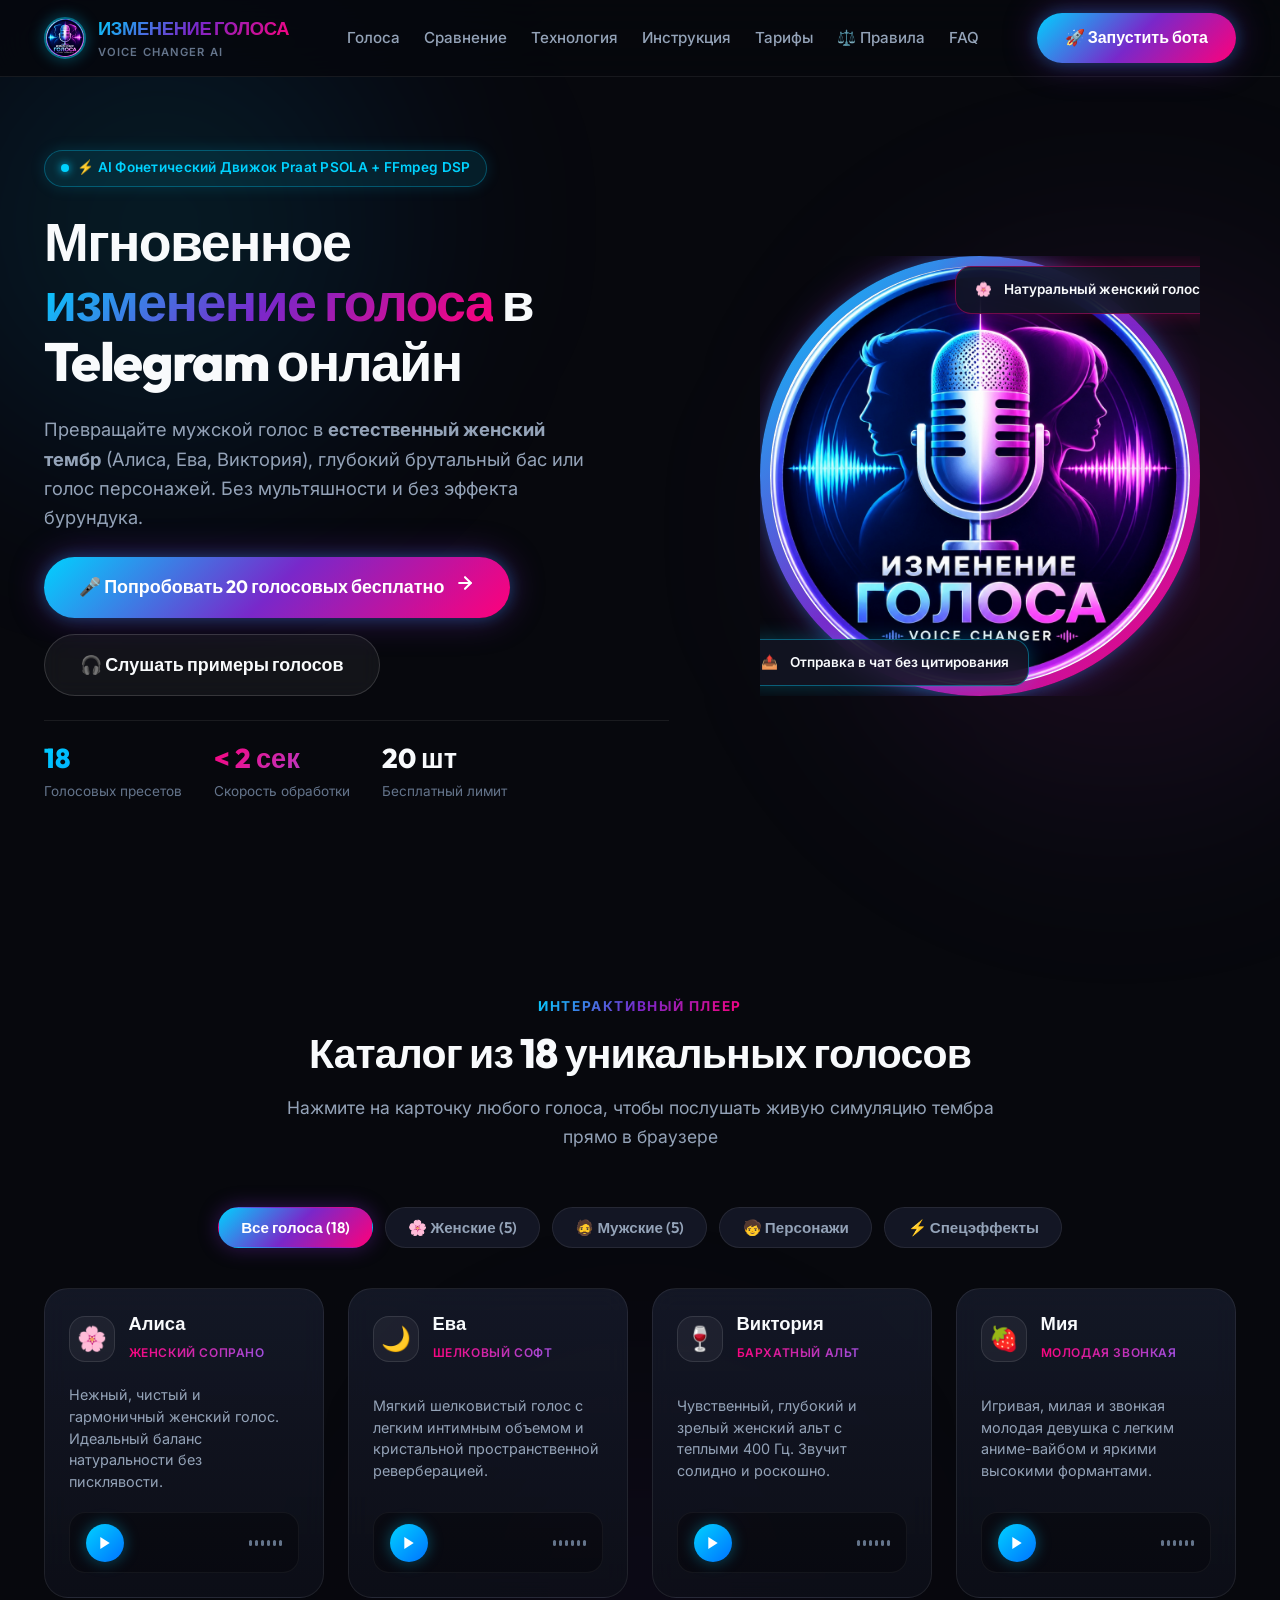
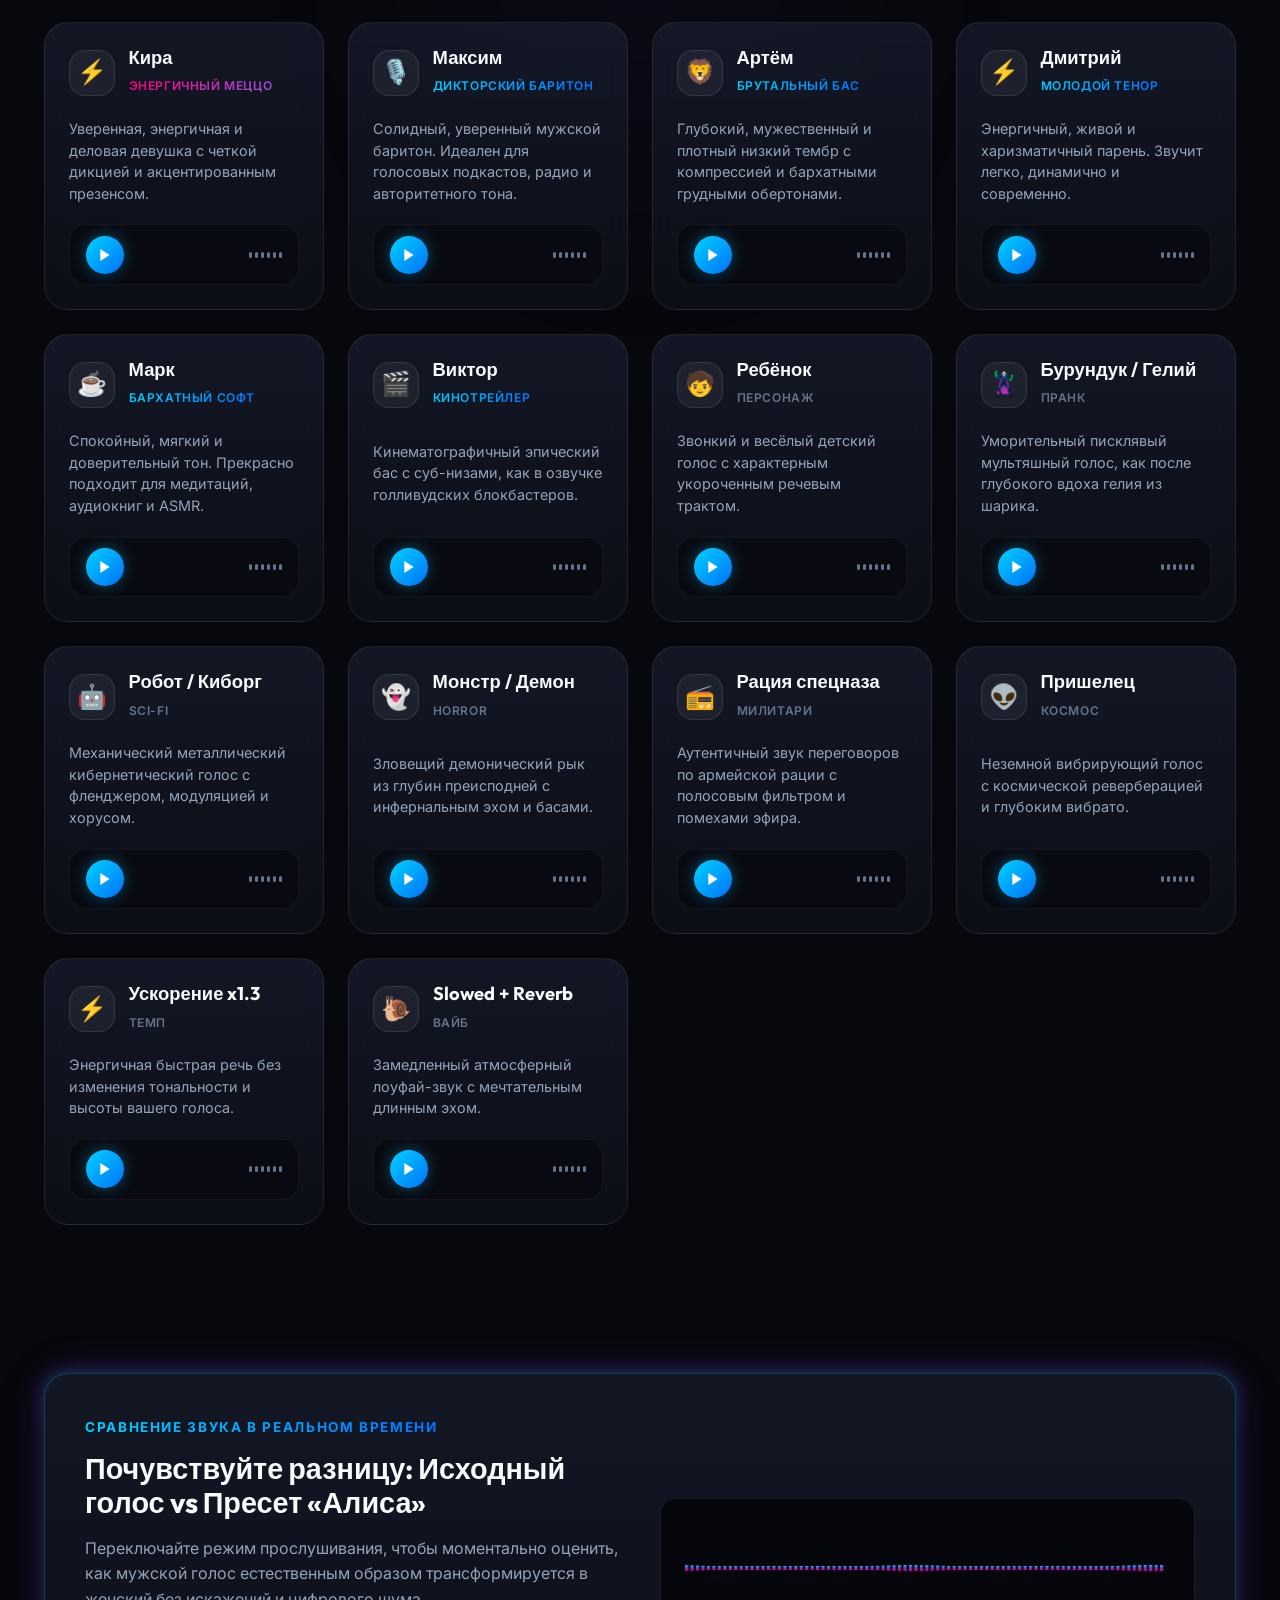
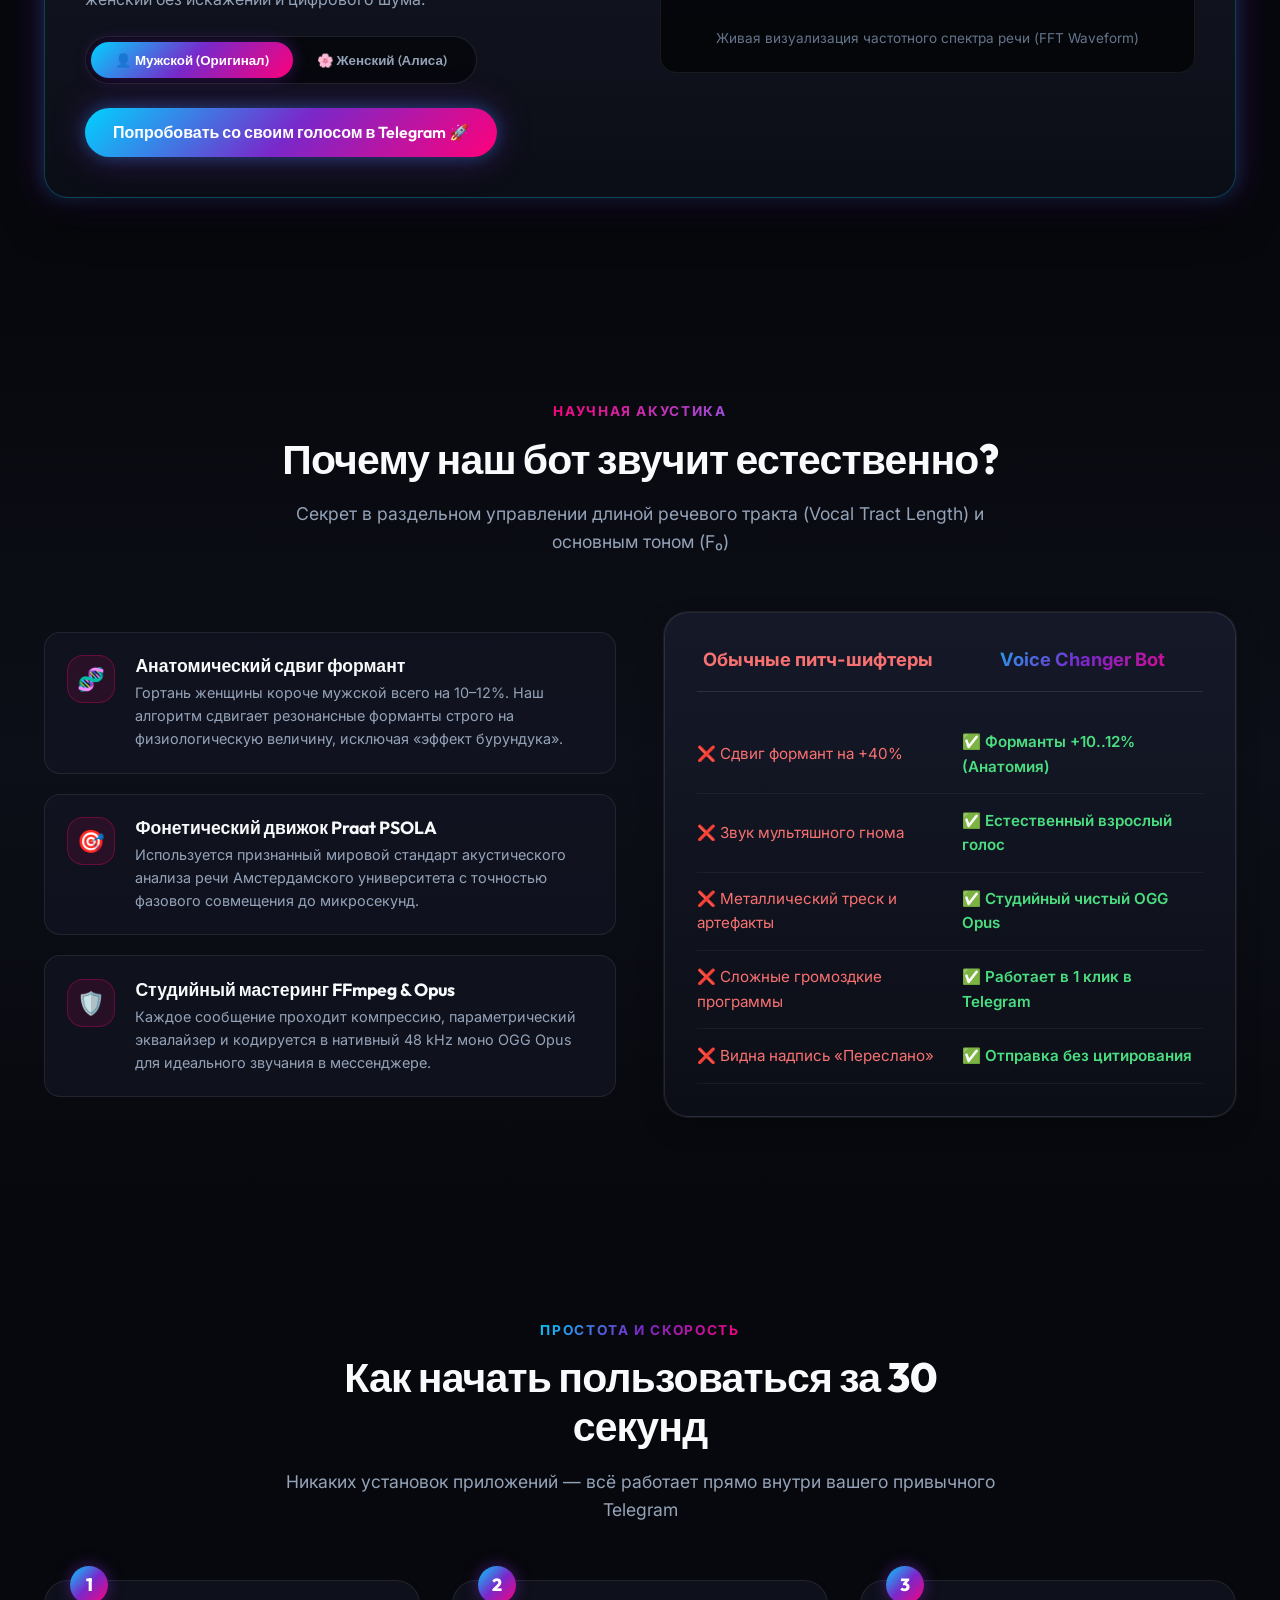
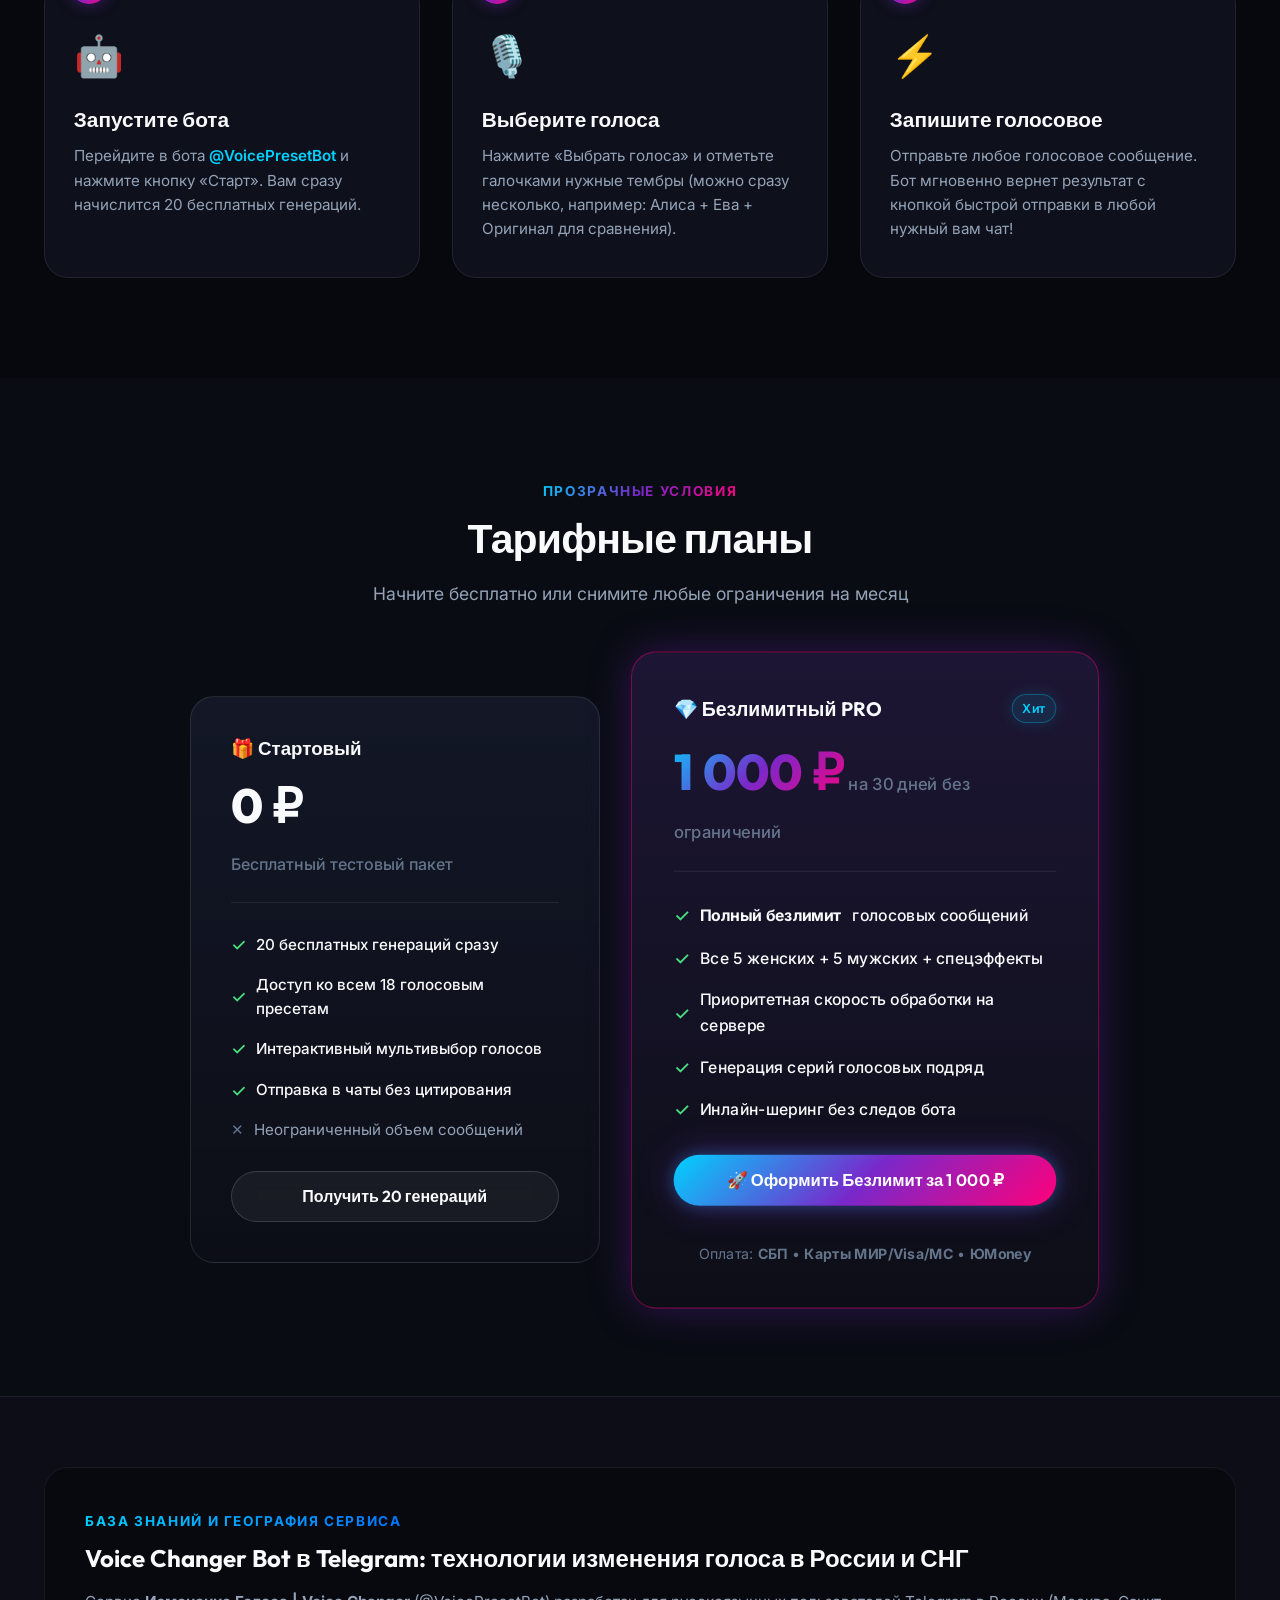
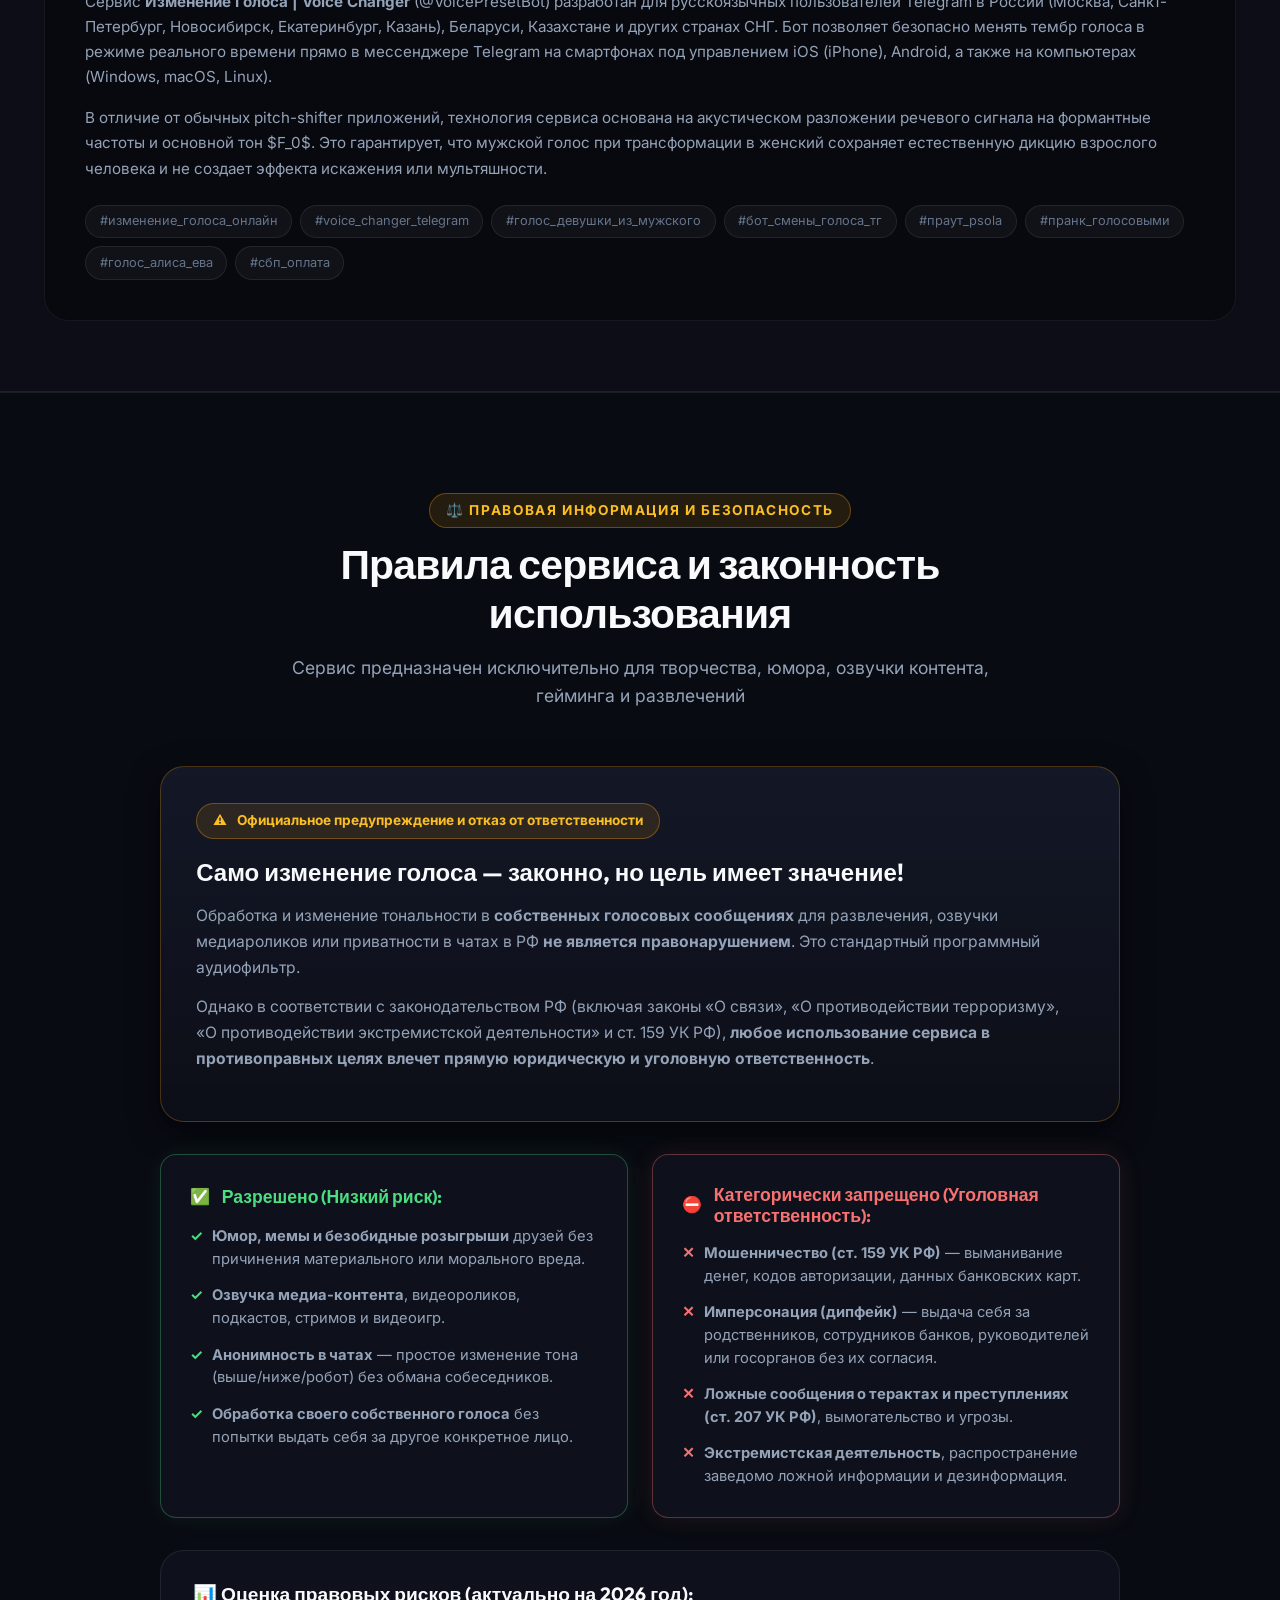
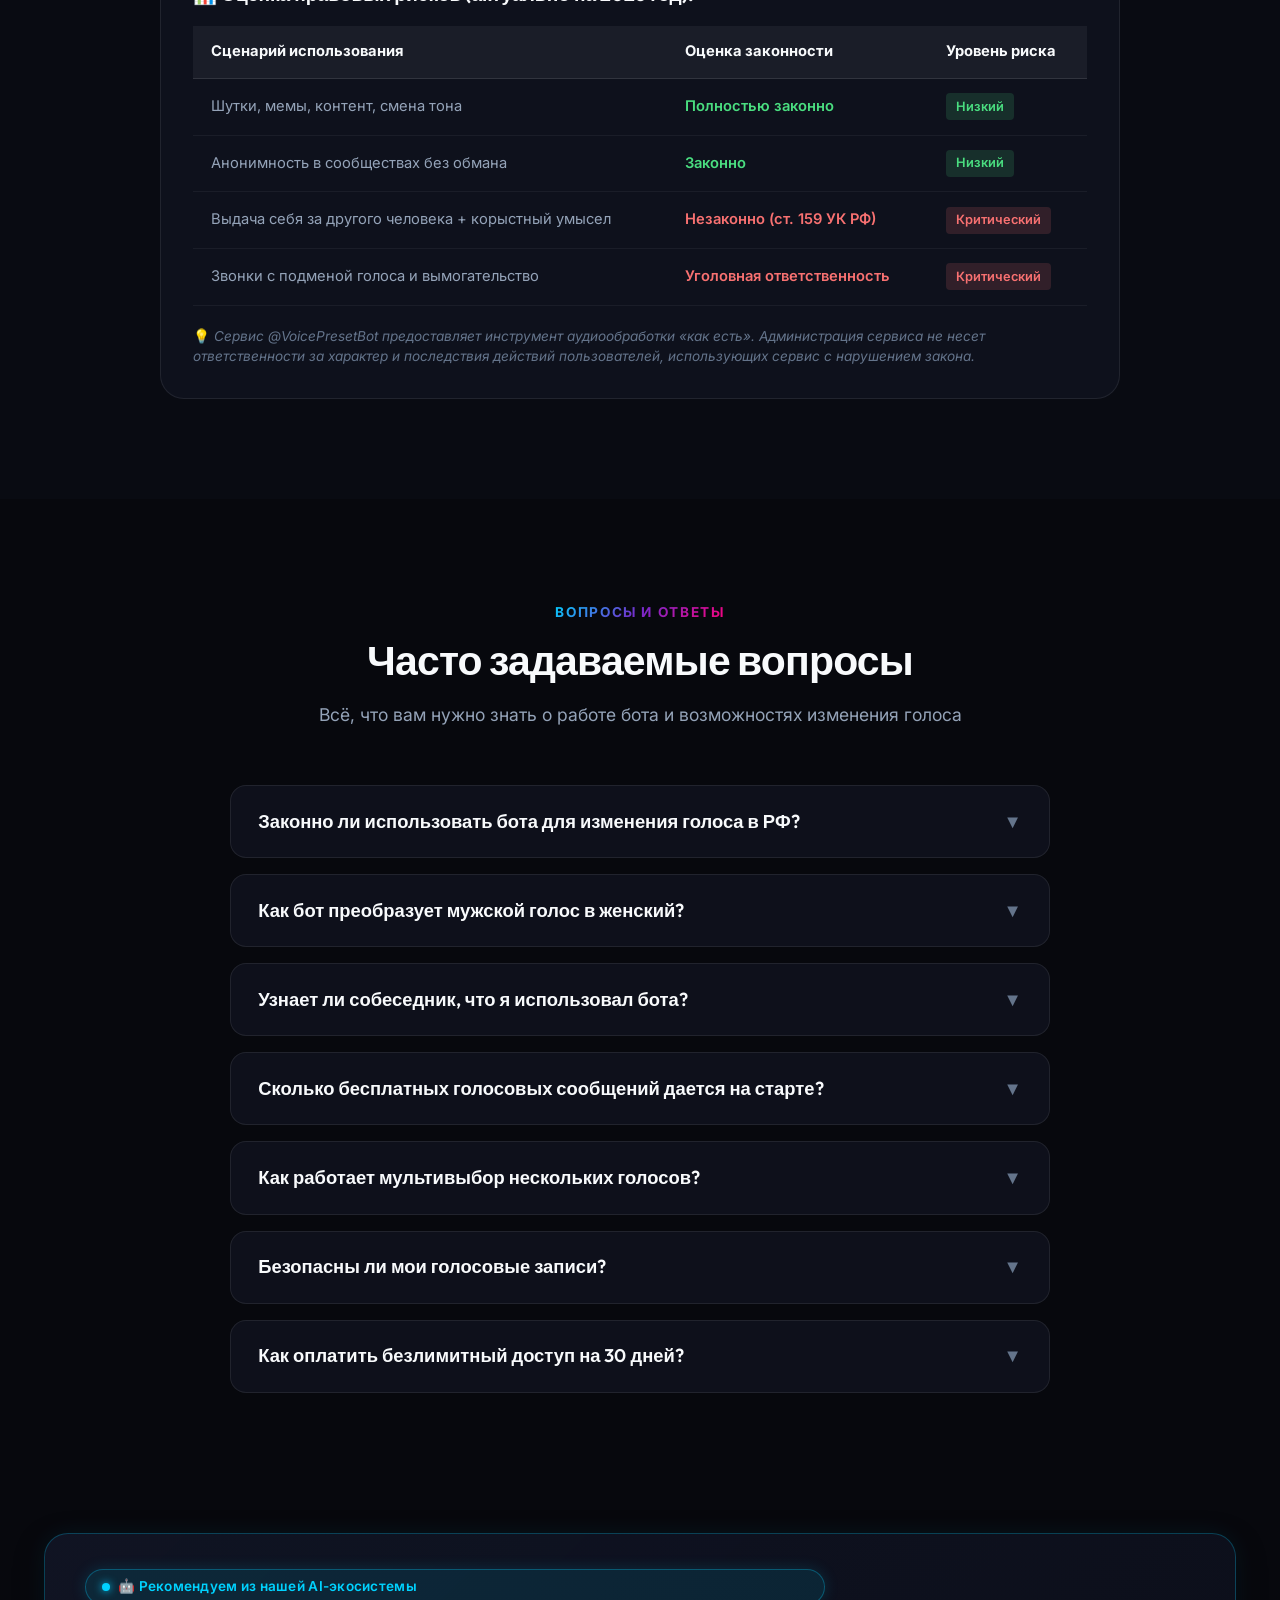
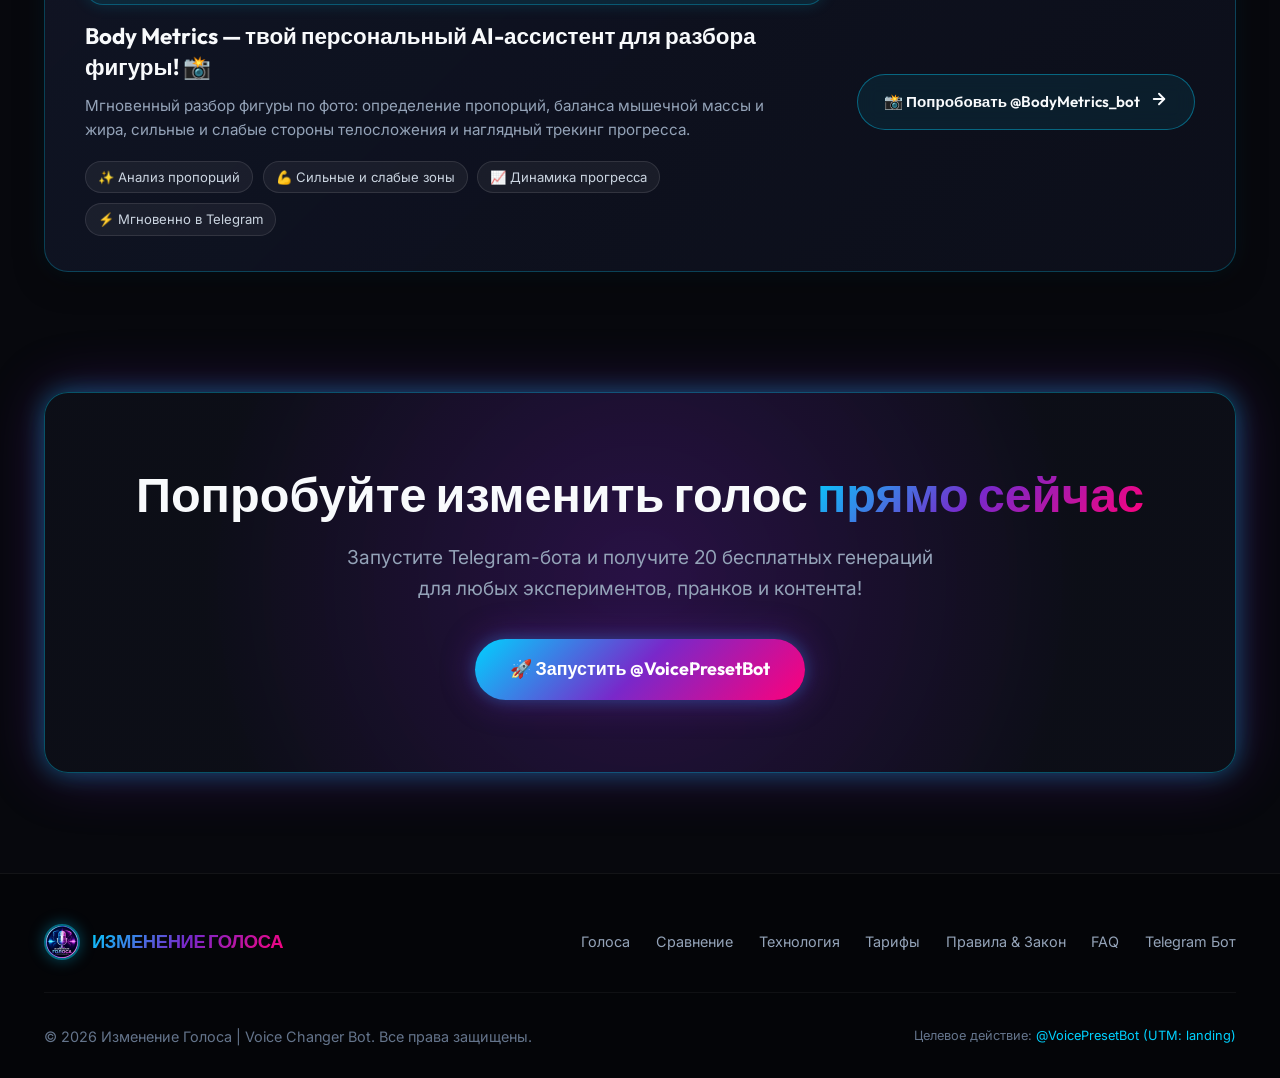
==== index.html @ db1ccfa0 "feat: add Yandex.Metrika counter and verification file" ====
<!DOCTYPE html>
<html lang="ru">
<head>
  <meta charset="UTF-8">
  <meta name="viewport" content="width=device-width, initial-scale=1.0">
  
  <!-- Primary Meta Tags & SEO Optimization -->
  <title>🎙️ Изменение Голоса в Telegram Онлайн | Voice Changer Bot — Натуральные женские и мужские голоса</title>
  <meta name="title" content="🎙️ Изменение Голоса в Telegram Онлайн | Voice Changer Bot — Натуральные женские и мужские голоса">
  <meta name="description" content="⚡ Мгновенное изменение голоса в голосовых сообщениях Telegram онлайн. Натуральный женский голос (Алиса, Ева, Виктория), мужской баритон, бас и спецэффекты без мультяшности на базе AI и Praat PSOLA. 20 бесплатных генераций! Пересылка без цитирования.">
  <meta name="keywords" content="изменение голоса онлайн, voice changer telegram, изменить голос на женский, голос девушки из мужского онлайн, преобразование голоса в телеграм, бот смены голоса тг, натуральный женский голос без мультяшности, пранк голосовыми сообщениями, голос робота бурундука монстра онлайн, как отправить измененное голосовое без пересылки">
  <meta name="author" content="Voice Changer Studio">
  <meta name="robots" content="index, follow, max-image-preview:large, max-snippet:-1, max-video-preview:-1">

  <!-- Open Graph / Facebook / VK / Telegram -->
  <meta property="og:type" content="website">
  <meta property="og:url" content="https://t.me/VoicePresetBot?start=landing">
  <meta property="og:title" content="🎙️ Изменение Голоса в Telegram | Voice Changer Bot">
  <meta property="og:description" content="Мгновенное изменение голоса в Telegram онлайн. Естественные женские тембры (Алиса, Ева, Виктория), мужской бас и спецэффекты без эффекта бурундука. 20 генераций бесплатно!">
  <meta property="og:image" content="assets/logo.png">
  <meta property="og:locale" content="ru_RU">

  <!-- Twitter -->
  <meta name="twitter:card" content="summary_large_image">
  <meta name="twitter:title" content="🎙️ Изменение Голоса в Telegram | Voice Changer Bot">
  <meta name="twitter:description" content="Мгновенное преобразование мужского голоса в женский и обратно в Telegram. 18 пресетов, отправка без цитирования. Попробуй 20 генераций бесплатно!">
  <meta name="twitter:image" content="assets/logo.png">

  <!-- Favicon -->
  <link rel="icon" type="image/x-icon" href="assets/favicon/favicon.ico">
  <link rel="icon" type="image/png" sizes="32x32" href="assets/favicon/favicon-32x32.png">
  <link rel="icon" type="image/png" sizes="16x16" href="assets/favicon/favicon-16x16.png">
  <link rel="icon" type="image/svg+xml" href="assets/favicon/favicon.svg">
  <link rel="apple-touch-icon" sizes="192x192" href="assets/favicon/android-chrome-192x192.png">
  <link rel="manifest" href="assets/favicon/site.webmanifest">
  <meta name="theme-color" content="#07080d">

  <!-- Google Fonts: Outfit & Inter for high-end typography -->
  <link rel="preconnect" href="https://fonts.googleapis.com">
  <link rel="preconnect" href="https://fonts.gstatic.com" crossorigin>
  <link href="https://fonts.googleapis.com/css2?family=Inter:wght@400;500;600;700&family=Outfit:wght@600;700;800;900&display=swap" rel="stylesheet">

  <!-- Stylesheet -->
  <link rel="stylesheet" href="style.css">

  <!-- Schema.org Microdata for AI Search Engines & Google Rich Snippets -->
  <script type="application/ld+json">
  {
    "@context": "https://schema.org",
    "@graph": [
      {
        "@type": "SoftwareApplication",
        "name": "Изменение Голоса | Voice Changer Telegram Bot",
        "operatingSystem": "iOS, Android, Windows, macOS, Web, Linux",
        "applicationCategory": "MultimediaApplication",
        "offers": {
          "@type": "Offer",
          "price": "0.00",
          "priceCurrency": "RUB",
          "description": "20 бесплатных голосовых генераций на старте. Безлимитный доступ — 1000 руб/месяц."
        },
        "aggregateRating": {
          "@type": "AggregateRating",
          "ratingValue": "4.9",
          "ratingCount": "1480",
          "bestRating": "5",
          "worstRating": "1"
        },
        "url": "https://t.me/VoicePresetBot?start=landing",
        "image": "assets/logo.png"
      },
      {
        "@type": "FAQPage",
        "mainEntity": [
          {
            "@type": "Question",
            "name": "Как работает бот для изменения голоса в Telegram?",
            "acceptedAnswer": {
              "@type": "Answer",
              "text": "Вы отправляете боту любое голосовое сообщение или аудиофайл. Бот применяет профессиональный акустический алгоритм Praat PSOLA, раздельно масштабирует форманты речевого тракта и основной тон, и возвращает готовое голосовое сообщение с выбранным тембром за 1-2 секунды."
            }
          },
          {
            "@type": "Question",
            "name": "Почему женский голос звучит естественно, а не как бурундук?",
            "acceptedAnswer": {
              "@type": "Answer",
              "text": "Обычные программы поднимают высоту тона вместе с формантами на 40%, создавая мультяшный эффект. Наш бот использует фонетическую модель Praat PSOLA: основной тон переводится в женский регистр (185-235 Гц), а форманты длины гортани сдвигаются строго на анатомические 10-12%, сохраняя тембр взрослого человека."
            }
          },
          {
            "@type": "Question",
            "name": "Можно ли отправить полученное голосовое сообщение в другой чат без надписи 'Переслано'?",
            "acceptedAnswer": {
              "@type": "Answer",
              "text": "Да! Под каждым сгенерированным голосовым сообщением есть кнопка '📤 Отправить в чат'. Нажав её, вы выбираете собеседника или группу, и голосовое отправляется чистым сообщением без цитирования и без ссылок на бота."
            }
          },
          {
            "@type": "Question",
            "name": "Сколько бесплатных генераций доступно пользователю?",
            "acceptedAnswer": {
              "@type": "Answer",
              "text": "Каждый пользователь бесплатно получает 20 генераций голосовых сообщений сразу после запуска бота без привязки банковской карты."
            }
          },
          {
            "@type": "Question",
            "name": "Какие способы оплаты доступны для безлимитной подписки?",
            "acceptedAnswer": {
              "@type": "Answer",
              "text": "Оплата осуществляется через официальный платёжный шлюз ЮKassa. Доступны: СБП (Система быстрых платежей по QR-коду), банковские карты МИР, Visa, Mastercard, а также электронный кошелек ЮMoney."
            }
          }
        ]
      }
    ]
  }
  </script>

  <!-- Yandex.Metrika counter -->
  <script type="text/javascript">
      (function(m,e,t,r,i,k,a){
          m[i]=m[i]||function(){(m[i].a=m[i].a||[]).push(arguments)};
          m[i].l=1*new Date();
          for (var j = 0; j < document.scripts.length; j++) {if (document.scripts[j].src === r) { return; }}
          k=e.createElement(t),a=e.getElementsByTagName(t)[0],k.async=1,k.src=r,a.parentNode.insertBefore(k,a)
      })(window, document,'script','https://mc.yandex.ru/metrika/tag.js?id=111901738', 'ym');

      ym(111901738, 'init', {ssr:true, webvisor:true, clickmap:true, ecommerce:"dataLayer", referrer: document.referrer, url: location.href, accurateTrackBounce:true, trackLinks:true});
  </script>
  <noscript><div><img src="https://mc.yandex.ru/watch/111901738" style="position:absolute; left:-9999px;" alt="" /></div></noscript>
  <!-- /Yandex.Metrika counter -->
</head>
<body>

  <!-- Ambient Glowing Background Meshes -->
  <div class="ambient-glow-left" aria-hidden="true"></div>
  <div class="ambient-glow-right" aria-hidden="true"></div>
  <div class="ambient-glow-center" aria-hidden="true"></div>

  <!-- Header -->
  <header class="site-header">
    <div class="container header-container">
      <a href="https://t.me/VoicePresetBot?start=landing" class="logo-brand" title="Изменение Голоса Telegram Bot">
        <img src="assets/logo.png" alt="Логотип Изменение Голоса Voice Changer" class="logo-img">
        <div class="logo-text-group">
          <span class="brand-title gradient-text">ИЗМЕНЕНИЕ ГОЛОСА</span>
          <span class="brand-subtitle">VOICE CHANGER AI</span>
        </div>
      </a>

      <nav id="siteNav" class="nav-container" aria-label="Главная навигация">
        <ul class="nav-menu">
          <li><a href="#voices" class="nav-link">Голоса</a></li>
          <li><a href="#compare" class="nav-link">Сравнение</a></li>
          <li><a href="#technology" class="nav-link">Технология</a></li>
          <li><a href="#how-it-works" class="nav-link">Инструкция</a></li>
          <li><a href="#pricing" class="nav-link">Тарифы</a></li>
          <li><a href="#safety" class="nav-link">⚖️ Правила</a></li>
          <li><a href="#faq" class="nav-link">FAQ</a></li>
          <li class="mobile-nav-cta">
            <a href="https://t.me/VoicePresetBot?start=landing" class="btn btn-primary btn-full" target="_blank" rel="noopener noreferrer">
              <span>🚀 Запустить @VoicePresetBot</span>
            </a>
          </li>
        </ul>
      </nav>

      <div class="header-actions">
        <a href="https://t.me/VoicePresetBot?start=landing" class="btn btn-primary header-cta-btn" target="_blank" rel="noopener noreferrer">
          <span>🚀 Запустить бота</span>
        </a>
        <button id="hamburgerBtn" class="hamburger-btn" aria-label="Открыть главное меню" aria-expanded="false">
          <span class="hamburger-line"></span>
          <span class="hamburger-line"></span>
          <span class="hamburger-line"></span>
        </button>
      </div>
    </div>
  </header>

  <!-- Hero Section -->
  <section class="hero-section">
    <div class="container hero-grid">
      <div class="hero-content">
        <div class="badge-pill">
          <span class="badge-pulse-dot"></span>
          <span>⚡ AI Фонетический Движок Praat PSOLA + FFmpeg DSP</span>
        </div>

        <h1 class="hero-title">
          Мгновенное <span class="gradient-text">изменение голоса</span> в Telegram онлайн
        </h1>

        <p class="hero-subtitle">
          Превращайте мужской голос в <strong>естественный женский тембр</strong> (Алиса, Ева, Виктория), глубокий брутальный бас или голос персонажей. Без мультяшности и без эффекта бурундука.
        </p>

        <div class="hero-actions">
          <a href="https://t.me/VoicePresetBot?start=landing" class="btn btn-primary btn-large" target="_blank" rel="noopener noreferrer">
            <span>🎤 Попробовать 20 голосовых бесплатно</span>
            <span class="btn-icon-right">
              <svg width="20" height="20" viewBox="0 0 24 24" fill="none" stroke="currentColor" stroke-width="2.5" stroke-linecap="round" stroke-linejoin="round"><line x1="5" y1="12" x2="19" y2="12"></line><polyline points="12 5 19 12 12 19"></polyline></svg>
            </span>
          </a>
          <a href="#voices" class="btn btn-secondary btn-large">
            <span>🎧 Слушать примеры голосов</span>
          </a>
        </div>

        <div class="hero-stats-row">
          <div class="stat-item">
            <span class="stat-value gradient-text-cyan">18</span>
            <span class="stat-label">Голосовых пресетов</span>
          </div>
          <div class="stat-item">
            <span class="stat-value gradient-text-magenta">&lt; 2 сек</span>
            <span class="stat-label">Скорость обработки</span>
          </div>
          <div class="stat-item">
            <span class="stat-value">20 шт</span>
            <span class="stat-label">Бесплатный лимит</span>
          </div>
        </div>
      </div>

      <!-- Hero Visual Logo Centerpiece -->
      <div class="hero-visual">
        <div class="hero-card-glow-wrapper">
          <div class="hero-floating-badge badge-top-right">
            <span>🌸</span>
            <span>Натуральный женский голос</span>
          </div>
          
          <div class="hero-logo-frame">
            <img src="assets/logo.png" alt="Изменение Голоса в Телеграм — Voice Changer Bot" class="hero-logo-img">
          </div>

          <div class="hero-floating-badge badge-bottom-left">
            <span>📤</span>
            <span>Отправка в чат без цитирования</span>
          </div>
        </div>
      </div>
    </div>
  </section>

  <!-- Interactive Voice Showcase & Demo Player -->
  <section id="voices" class="section">
    <div class="container">
      <div class="section-header">
        <span class="section-tag gradient-text">Интерактивный плеер</span>
        <h2 class="section-title">Каталог из 18 уникальных голосов</h2>
        <p class="section-desc">Нажмите на карточку любого голоса, чтобы послушать живую симуляцию тембра прямо в браузере</p>
      </div>

      <!-- Filter Tabs -->
      <div class="tabs-container">
        <button class="tab-btn active" data-filter="all">Все голоса (18)</button>
        <button class="tab-btn" data-filter="female">🌸 Женские (5)</button>
        <button class="tab-btn" data-filter="male">🧔 Мужские (5)</button>
        <button class="tab-btn" data-filter="character">🧒 Персонажи</button>
        <button class="tab-btn" data-filter="effects">⚡ Спецэффекты</button>
      </div>

      <!-- Preset Grid -->
      <div class="preset-grid">
        
        <!-- Female Voices -->
        <div class="preset-card" data-preset="girl_alisa" data-category="female">
          <div class="preset-top">
            <div class="preset-avatar-name">
              <div class="preset-emoji-badge">🌸</div>
              <div class="preset-meta">
                <h4>Алиса</h4>
                <span class="preset-category-tag gradient-text-magenta">Женский сопрано</span>
              </div>
            </div>
          </div>
          <p class="preset-desc">Нежный, чистый и гармоничный женский голос. Идеальный баланс натуральности без писклявости.</p>
          <div class="preset-audio-control">
            <button class="play-demo-btn" aria-label="Слушать Алису">
              <svg width="16" height="16" viewBox="0 0 24 24" fill="currentColor"><polygon points="5 3 19 12 5 21 5 3"></polygon></svg>
            </button>
            <div class="soundwave-bars">
              <div class="wave-bar"></div><div class="wave-bar"></div><div class="wave-bar"></div><div class="wave-bar"></div><div class="wave-bar"></div><div class="wave-bar"></div>
            </div>
          </div>
        </div>

        <div class="preset-card" data-preset="girl_eva" data-category="female">
          <div class="preset-top">
            <div class="preset-avatar-name">
              <div class="preset-emoji-badge">🌙</div>
              <div class="preset-meta">
                <h4>Ева</h4>
                <span class="preset-category-tag gradient-text-magenta">Шелковый софт</span>
              </div>
            </div>
          </div>
          <p class="preset-desc">Мягкий шелковистый голос с легким интимным объемом и кристальной пространственной реверберацией.</p>
          <div class="preset-audio-control">
            <button class="play-demo-btn" aria-label="Слушать Еву">
              <svg width="16" height="16" viewBox="0 0 24 24" fill="currentColor"><polygon points="5 3 19 12 5 21 5 3"></polygon></svg>
            </button>
            <div class="soundwave-bars">
              <div class="wave-bar"></div><div class="wave-bar"></div><div class="wave-bar"></div><div class="wave-bar"></div><div class="wave-bar"></div><div class="wave-bar"></div>
            </div>
          </div>
        </div>

        <div class="preset-card" data-preset="girl_victoria" data-category="female">
          <div class="preset-top">
            <div class="preset-avatar-name">
              <div class="preset-emoji-badge">🍷</div>
              <div class="preset-meta">
                <h4>Виктория</h4>
                <span class="preset-category-tag gradient-text-magenta">Бархатный альт</span>
              </div>
            </div>
          </div>
          <p class="preset-desc">Чувственный, глубокий и зрелый женский альт с теплыми 400 Гц. Звучит солидно и роскошно.</p>
          <div class="preset-audio-control">
            <button class="play-demo-btn" aria-label="Слушать Викторию">
              <svg width="16" height="16" viewBox="0 0 24 24" fill="currentColor"><polygon points="5 3 19 12 5 21 5 3"></polygon></svg>
            </button>
            <div class="soundwave-bars">
              <div class="wave-bar"></div><div class="wave-bar"></div><div class="wave-bar"></div><div class="wave-bar"></div><div class="wave-bar"></div><div class="wave-bar"></div>
            </div>
          </div>
        </div>

        <div class="preset-card" data-preset="girl_mia" data-category="female">
          <div class="preset-top">
            <div class="preset-avatar-name">
              <div class="preset-emoji-badge">🍓</div>
              <div class="preset-meta">
                <h4>Мия</h4>
                <span class="preset-category-tag gradient-text-magenta">Молодая звонкая</span>
              </div>
            </div>
          </div>
          <p class="preset-desc">Игривая, милая и звонкая молодая девушка с легким аниме-вайбом и яркими высокими формантами.</p>
          <div class="preset-audio-control">
            <button class="play-demo-btn" aria-label="Слушать Мию">
              <svg width="16" height="16" viewBox="0 0 24 24" fill="currentColor"><polygon points="5 3 19 12 5 21 5 3"></polygon></svg>
            </button>
            <div class="soundwave-bars">
              <div class="wave-bar"></div><div class="wave-bar"></div><div class="wave-bar"></div><div class="wave-bar"></div><div class="wave-bar"></div><div class="wave-bar"></div>
            </div>
          </div>
        </div>

        <div class="preset-card" data-preset="girl_kira" data-category="female">
          <div class="preset-top">
            <div class="preset-avatar-name">
              <div class="preset-emoji-badge">⚡</div>
              <div class="preset-meta">
                <h4>Кира</h4>
                <span class="preset-category-tag gradient-text-magenta">Энергичный меццо</span>
              </div>
            </div>
          </div>
          <p class="preset-desc">Уверенная, энергичная и деловая девушка с четкой дикцией и акцентированным презенсом.</p>
          <div class="preset-audio-control">
            <button class="play-demo-btn" aria-label="Слушать Киру">
              <svg width="16" height="16" viewBox="0 0 24 24" fill="currentColor"><polygon points="5 3 19 12 5 21 5 3"></polygon></svg>
            </button>
            <div class="soundwave-bars">
              <div class="wave-bar"></div><div class="wave-bar"></div><div class="wave-bar"></div><div class="wave-bar"></div><div class="wave-bar"></div><div class="wave-bar"></div>
            </div>
          </div>
        </div>

        <!-- Male Voices -->
        <div class="preset-card" data-preset="man_maxim" data-category="male">
          <div class="preset-top">
            <div class="preset-avatar-name">
              <div class="preset-emoji-badge">🎙️</div>
              <div class="preset-meta">
                <h4>Максим</h4>
                <span class="preset-category-tag gradient-text-cyan">Дикторский баритон</span>
              </div>
            </div>
          </div>
          <p class="preset-desc">Солидный, уверенный мужской баритон. Идеален для голосовых подкастов, радио и авторитетного тона.</p>
          <div class="preset-audio-control">
            <button class="play-demo-btn" aria-label="Слушать Максима">
              <svg width="16" height="16" viewBox="0 0 24 24" fill="currentColor"><polygon points="5 3 19 12 5 21 5 3"></polygon></svg>
            </button>
            <div class="soundwave-bars">
              <div class="wave-bar"></div><div class="wave-bar"></div><div class="wave-bar"></div><div class="wave-bar"></div><div class="wave-bar"></div><div class="wave-bar"></div>
            </div>
          </div>
        </div>

        <div class="preset-card" data-preset="man_artem" data-category="male">
          <div class="preset-top">
            <div class="preset-avatar-name">
              <div class="preset-emoji-badge">🦁</div>
              <div class="preset-meta">
                <h4>Артём</h4>
                <span class="preset-category-tag gradient-text-cyan">Брутальный бас</span>
              </div>
            </div>
          </div>
          <p class="preset-desc">Глубокий, мужественный и плотный низкий тембр с компрессией и бархатными грудными обертонами.</p>
          <div class="preset-audio-control">
            <button class="play-demo-btn" aria-label="Слушать Артёма">
              <svg width="16" height="16" viewBox="0 0 24 24" fill="currentColor"><polygon points="5 3 19 12 5 21 5 3"></polygon></svg>
            </button>
            <div class="soundwave-bars">
              <div class="wave-bar"></div><div class="wave-bar"></div><div class="wave-bar"></div><div class="wave-bar"></div><div class="wave-bar"></div><div class="wave-bar"></div>
            </div>
          </div>
        </div>

        <div class="preset-card" data-preset="man_dmitry" data-category="male">
          <div class="preset-top">
            <div class="preset-avatar-name">
              <div class="preset-emoji-badge">⚡</div>
              <div class="preset-meta">
                <h4>Дмитрий</h4>
                <span class="preset-category-tag gradient-text-cyan">Молодой тенор</span>
              </div>
            </div>
          </div>
          <p class="preset-desc">Энергичный, живой и харизматичный парень. Звучит легко, динамично и современно.</p>
          <div class="preset-audio-control">
            <button class="play-demo-btn" aria-label="Слушать Дмитрия">
              <svg width="16" height="16" viewBox="0 0 24 24" fill="currentColor"><polygon points="5 3 19 12 5 21 5 3"></polygon></svg>
            </button>
            <div class="soundwave-bars">
              <div class="wave-bar"></div><div class="wave-bar"></div><div class="wave-bar"></div><div class="wave-bar"></div><div class="wave-bar"></div><div class="wave-bar"></div>
            </div>
          </div>
        </div>

        <div class="preset-card" data-preset="man_mark" data-category="male">
          <div class="preset-top">
            <div class="preset-avatar-name">
              <div class="preset-emoji-badge">☕</div>
              <div class="preset-meta">
                <h4>Марк</h4>
                <span class="preset-category-tag gradient-text-cyan">Бархатный софт</span>
              </div>
            </div>
          </div>
          <p class="preset-desc">Спокойный, мягкий и доверительный тон. Прекрасно подходит для медитаций, аудиокниг и ASMR.</p>
          <div class="preset-audio-control">
            <button class="play-demo-btn" aria-label="Слушать Марка">
              <svg width="16" height="16" viewBox="0 0 24 24" fill="currentColor"><polygon points="5 3 19 12 5 21 5 3"></polygon></svg>
            </button>
            <div class="soundwave-bars">
              <div class="wave-bar"></div><div class="wave-bar"></div><div class="wave-bar"></div><div class="wave-bar"></div><div class="wave-bar"></div><div class="wave-bar"></div>
            </div>
          </div>
        </div>

        <div class="preset-card" data-preset="man_viktor" data-category="male">
          <div class="preset-top">
            <div class="preset-avatar-name">
              <div class="preset-emoji-badge">🎬</div>
              <div class="preset-meta">
                <h4>Виктор</h4>
                <span class="preset-category-tag gradient-text-cyan">Кинотрейлер</span>
              </div>
            </div>
          </div>
          <p class="preset-desc">Кинематографичный эпический бас с суб-низами, как в озвучке голливудских блокбастеров.</p>
          <div class="preset-audio-control">
            <button class="play-demo-btn" aria-label="Слушать Виктора">
              <svg width="16" height="16" viewBox="0 0 24 24" fill="currentColor"><polygon points="5 3 19 12 5 21 5 3"></polygon></svg>
            </button>
            <div class="soundwave-bars">
              <div class="wave-bar"></div><div class="wave-bar"></div><div class="wave-bar"></div><div class="wave-bar"></div><div class="wave-bar"></div><div class="wave-bar"></div>
            </div>
          </div>
        </div>

        <!-- Characters & Effects -->
        <div class="preset-card" data-preset="child" data-category="character">
          <div class="preset-top">
            <div class="preset-avatar-name">
              <div class="preset-emoji-badge">🧒</div>
              <div class="preset-meta">
                <h4>Ребёнок</h4>
                <span class="preset-category-tag">Персонаж</span>
              </div>
            </div>
          </div>
          <p class="preset-desc">Звонкий и весёлый детский голос с характерным укороченным речевым трактом.</p>
          <div class="preset-audio-control">
            <button class="play-demo-btn" aria-label="Слушать Ребёнка">
              <svg width="16" height="16" viewBox="0 0 24 24" fill="currentColor"><polygon points="5 3 19 12 5 21 5 3"></polygon></svg>
            </button>
            <div class="soundwave-bars">
              <div class="wave-bar"></div><div class="wave-bar"></div><div class="wave-bar"></div><div class="wave-bar"></div><div class="wave-bar"></div><div class="wave-bar"></div>
            </div>
          </div>
        </div>

        <div class="preset-card" data-preset="chipmunk" data-category="character">
          <div class="preset-top">
            <div class="preset-avatar-name">
              <div class="preset-emoji-badge">🦹</div>
              <div class="preset-meta">
                <h4>Бурундук / Гелий</h4>
                <span class="preset-category-tag">Пранк</span>
              </div>
            </div>
          </div>
          <p class="preset-desc">Уморительный писклявый мультяшный голос, как после глубокого вдоха гелия из шарика.</p>
          <div class="preset-audio-control">
            <button class="play-demo-btn" aria-label="Слушать Бурундука">
              <svg width="16" height="16" viewBox="0 0 24 24" fill="currentColor"><polygon points="5 3 19 12 5 21 5 3"></polygon></svg>
            </button>
            <div class="soundwave-bars">
              <div class="wave-bar"></div><div class="wave-bar"></div><div class="wave-bar"></div><div class="wave-bar"></div><div class="wave-bar"></div><div class="wave-bar"></div>
            </div>
          </div>
        </div>

        <div class="preset-card" data-preset="robot" data-category="effects">
          <div class="preset-top">
            <div class="preset-avatar-name">
              <div class="preset-emoji-badge">🤖</div>
              <div class="preset-meta">
                <h4>Робот / Киборг</h4>
                <span class="preset-category-tag">Sci-Fi</span>
              </div>
            </div>
          </div>
          <p class="preset-desc">Механический металлический кибернетический голос с фленджером, модуляцией и хорусом.</p>
          <div class="preset-audio-control">
            <button class="play-demo-btn" aria-label="Слушать Робота">
              <svg width="16" height="16" viewBox="0 0 24 24" fill="currentColor"><polygon points="5 3 19 12 5 21 5 3"></polygon></svg>
            </button>
            <div class="soundwave-bars">
              <div class="wave-bar"></div><div class="wave-bar"></div><div class="wave-bar"></div><div class="wave-bar"></div><div class="wave-bar"></div><div class="wave-bar"></div>
            </div>
          </div>
        </div>

        <div class="preset-card" data-preset="monster" data-category="effects">
          <div class="preset-top">
            <div class="preset-avatar-name">
              <div class="preset-emoji-badge">👻</div>
              <div class="preset-meta">
                <h4>Монстр / Демон</h4>
                <span class="preset-category-tag">Horror</span>
              </div>
            </div>
          </div>
          <p class="preset-desc">Зловещий демонический рык из глубин преисподней с инфернальным эхом и басами.</p>
          <div class="preset-audio-control">
            <button class="play-demo-btn" aria-label="Слушать Монстра">
              <svg width="16" height="16" viewBox="0 0 24 24" fill="currentColor"><polygon points="5 3 19 12 5 21 5 3"></polygon></svg>
            </button>
            <div class="soundwave-bars">
              <div class="wave-bar"></div><div class="wave-bar"></div><div class="wave-bar"></div><div class="wave-bar"></div><div class="wave-bar"></div><div class="wave-bar"></div>
            </div>
          </div>
        </div>

        <div class="preset-card" data-preset="radio" data-category="effects">
          <div class="preset-top">
            <div class="preset-avatar-name">
              <div class="preset-emoji-badge">📻</div>
              <div class="preset-meta">
                <h4>Рация спецназа</h4>
                <span class="preset-category-tag">Милитари</span>
              </div>
            </div>
          </div>
          <p class="preset-desc">Аутентичный звук переговоров по армейской рации с полосовым фильтром и помехами эфира.</p>
          <div class="preset-audio-control">
            <button class="play-demo-btn" aria-label="Слушать Рацию">
              <svg width="16" height="16" viewBox="0 0 24 24" fill="currentColor"><polygon points="5 3 19 12 5 21 5 3"></polygon></svg>
            </button>
            <div class="soundwave-bars">
              <div class="wave-bar"></div><div class="wave-bar"></div><div class="wave-bar"></div><div class="wave-bar"></div><div class="wave-bar"></div><div class="wave-bar"></div>
            </div>
          </div>
        </div>

        <div class="preset-card" data-preset="alien" data-category="effects">
          <div class="preset-top">
            <div class="preset-avatar-name">
              <div class="preset-emoji-badge">👽</div>
              <div class="preset-meta">
                <h4>Пришелец</h4>
                <span class="preset-category-tag">Космос</span>
              </div>
            </div>
          </div>
          <p class="preset-desc">Неземной вибрирующий голос с космической реверберацией и глубоким вибрато.</p>
          <div class="preset-audio-control">
            <button class="play-demo-btn" aria-label="Слушать Пришельца">
              <svg width="16" height="16" viewBox="0 0 24 24" fill="currentColor"><polygon points="5 3 19 12 5 21 5 3"></polygon></svg>
            </button>
            <div class="soundwave-bars">
              <div class="wave-bar"></div><div class="wave-bar"></div><div class="wave-bar"></div><div class="wave-bar"></div><div class="wave-bar"></div><div class="wave-bar"></div>
            </div>
          </div>
        </div>

        <div class="preset-card" data-preset="speed" data-category="effects">
          <div class="preset-top">
            <div class="preset-avatar-name">
              <div class="preset-emoji-badge">⚡</div>
              <div class="preset-meta">
                <h4>Ускорение x1.3</h4>
                <span class="preset-category-tag">Темп</span>
              </div>
            </div>
          </div>
          <p class="preset-desc">Энергичная быстрая речь без изменения тональности и высоты вашего голоса.</p>
          <div class="preset-audio-control">
            <button class="play-demo-btn" aria-label="Слушать Ускорение">
              <svg width="16" height="16" viewBox="0 0 24 24" fill="currentColor"><polygon points="5 3 19 12 5 21 5 3"></polygon></svg>
            </button>
            <div class="soundwave-bars">
              <div class="wave-bar"></div><div class="wave-bar"></div><div class="wave-bar"></div><div class="wave-bar"></div><div class="wave-bar"></div><div class="wave-bar"></div>
            </div>
          </div>
        </div>

        <div class="preset-card" data-preset="slowed_reverb" data-category="effects">
          <div class="preset-top">
            <div class="preset-avatar-name">
              <div class="preset-emoji-badge">🐌</div>
              <div class="preset-meta">
                <h4>Slowed + Reverb</h4>
                <span class="preset-category-tag">Вайб</span>
              </div>
            </div>
          </div>
          <p class="preset-desc">Замедленный атмосферный лоуфай-звук с мечтательным длинным эхом.</p>
          <div class="preset-audio-control">
            <button class="play-demo-btn" aria-label="Слушать Slowed">
              <svg width="16" height="16" viewBox="0 0 24 24" fill="currentColor"><polygon points="5 3 19 12 5 21 5 3"></polygon></svg>
            </button>
            <div class="soundwave-bars">
              <div class="wave-bar"></div><div class="wave-bar"></div><div class="wave-bar"></div><div class="wave-bar"></div><div class="wave-bar"></div><div class="wave-bar"></div>
            </div>
          </div>
        </div>

      </div>
    </div>
  </section>

  <!-- Interactive Comparison Widget -->
  <section id="compare" class="section" style="padding-top: 0;">
    <div class="container">
      <div class="comparison-container">
        <div class="comparison-info">
          <span class="section-tag gradient-text-cyan">Сравнение звука в реальном времени</span>
          <h3>Почувствуйте разницу: Исходный голос vs Пресет «Алиса»</h3>
          <p>
            Переключайте режим прослушивания, чтобы моментально оценить, как мужской голос естественным образом трансформируется в женский без искажений и цифрового шума.
          </p>

          <div class="comparison-toggle-box">
            <button class="toggle-switch-btn active" data-target="original">👤 Мужской (Оригинал)</button>
            <button class="toggle-switch-btn" data-target="girl_alisa">🌸 Женский (Алиса)</button>
          </div>

          <a href="https://t.me/VoicePresetBot?start=landing" class="btn btn-primary" target="_blank" rel="noopener noreferrer">
            <span>Попробовать со своим голосом в Telegram 🚀</span>
          </a>
        </div>

        <div class="visualizer-canvas-box">
          <canvas id="waveformCanvas"></canvas>
          <span class="visualizer-caption">
            Живая визуализация частотного спектра речи (FFT Waveform)
          </span>
        </div>
      </div>
    </div>
  </section>

  <!-- Technology: Why Natural (Praat PSOLA) -->
  <section id="technology" class="section tech-section">
    <div class="container">
      <div class="section-header">
        <span class="section-tag gradient-text-magenta">Научная акустика</span>
        <h2 class="section-title">Почему наш бот звучит естественно?</h2>
        <p class="section-desc">Секрет в раздельном управлении длиной речевого тракта (Vocal Tract Length) и основным тоном (F₀)</p>
      </div>

      <div class="tech-grid">
        <div class="tech-card-wrapper">
          <div class="tech-feature-card">
            <div class="tech-icon-box">🧬</div>
            <div class="tech-feature-content">
              <h4>Анатомический сдвиг формант</h4>
              <p>Гортань женщины короче мужской всего на 10–12%. Наш алгоритм сдвигает резонансные форманты строго на физиологическую величину, исключая «эффект бурундука».</p>
            </div>
          </div>

          <div class="tech-feature-card">
            <div class="tech-icon-box">🎯</div>
            <div class="tech-feature-content">
              <h4>Фонетический движок Praat PSOLA</h4>
              <p>Используется признанный мировой стандарт акустического анализа речи Амстердамского университета с точностью фазового совмещения до микросекунд.</p>
            </div>
          </div>

          <div class="tech-feature-card">
            <div class="tech-icon-box">🛡️</div>
            <div class="tech-feature-content">
              <h4>Студийный мастеринг FFmpeg & Opus</h4>
              <p>Каждое сообщение проходит компрессию, параметрический эквалайзер и кодируется в нативный 48 kHz моно OGG Opus для идеального звучания в мессенджере.</p>
            </div>
          </div>
        </div>

        <!-- VS Table -->
        <div class="vs-comparison-table">
          <div class="vs-header">
            <div class="vs-col-title" style="color: #f87171;">Обычные питч-шифтеры</div>
            <div class="vs-col-title gradient-text">Voice Changer Bot</div>
          </div>

          <div class="vs-row">
            <div class="vs-bad">❌ Сдвиг формант на +40%</div>
            <div class="vs-good">✅ Форманты +10..12% (Анатомия)</div>
          </div>
          <div class="vs-row">
            <div class="vs-bad">❌ Звук мультяшного гнома</div>
            <div class="vs-good">✅ Естественный взрослый голос</div>
          </div>
          <div class="vs-row">
            <div class="vs-bad">❌ Металлический треск и артефакты</div>
            <div class="vs-good">✅ Студийный чистый OGG Opus</div>
          </div>
          <div class="vs-row">
            <div class="vs-bad">❌ Сложные громоздкие программы</div>
            <div class="vs-good">✅ Работает в 1 клик в Telegram</div>
          </div>
          <div class="vs-row">
            <div class="vs-bad">❌ Видна надпись «Переслано»</div>
            <div class="vs-good">✅ Отправка без цитирования</div>
          </div>
        </div>
      </div>
    </div>
  </section>

  <!-- How It Works (3 Steps) -->
  <section id="how-it-works" class="section">
    <div class="container">
      <div class="section-header">
        <span class="section-tag gradient-text">Простота и скорость</span>
        <h2 class="section-title">Как начать пользоваться за 30 секунд</h2>
        <p class="section-desc">Никаких установок приложений — всё работает прямо внутри вашего привычного Telegram</p>
      </div>

      <div class="steps-grid">
        <div class="step-card">
          <div class="step-number">1</div>
          <div class="step-icon-wrap">🤖</div>
          <h3>Запустите бота</h3>
          <p>Перейдите в бота <a href="https://t.me/VoicePresetBot?start=landing" style="color: var(--neon-cyan); text-decoration: none; font-weight: 600;">@VoicePresetBot</a> и нажмите кнопку «Старт». Вам сразу начислится 20 бесплатных генераций.</p>
        </div>

        <div class="step-card">
          <div class="step-number">2</div>
          <div class="step-icon-wrap">🎙️</div>
          <h3>Выберите голоса</h3>
          <p>Нажмите «Выбрать голоса» и отметьте галочками нужные тембры (можно сразу несколько, например: Алиса + Ева + Оригинал для сравнения).</p>
        </div>

        <div class="step-card">
          <div class="step-number">3</div>
          <div class="step-icon-wrap">⚡</div>
          <h3>Запишите голосовое</h3>
          <p>Отправьте любое голосовое сообщение. Бот мгновенно вернет результат с кнопкой быстрой отправки в любой нужный вам чат!</p>
        </div>
      </div>
    </div>
  </section>

  <!-- Pricing Section -->
  <section id="pricing" class="section" style="background: rgba(13, 15, 24, 0.6);">
    <div class="container">
      <div class="section-header">
        <span class="section-tag gradient-text">Прозрачные условия</span>
        <h2 class="section-title">Тарифные планы</h2>
        <p class="section-desc">Начните бесплатно или снимите любые ограничения на месяц</p>
      </div>

      <div class="pricing-grid">
        
        <!-- Free Card -->
        <div class="price-card">
          <div class="price-header">
            <h3>🎁 Стартовый</h3>
            <div class="price-amount">0 ₽</div>
            <span class="price-period">Бесплатный тестовый пакет</span>
          </div>

          <ul class="price-features">
            <li class="active"><span class="feature-check">✓</span> 20 бесплатных генераций сразу</li>
            <li class="active"><span class="feature-check">✓</span> Доступ ко всем 18 голосовым пресетам</li>
            <li class="active"><span class="feature-check">✓</span> Интерактивный мультивыбор голосов</li>
            <li class="active"><span class="feature-check">✓</span> Отправка в чаты без цитирования</li>
            <li><span style="color: var(--text-muted);">✕</span> Неограниченный объем сообщений</li>
          </ul>

          <a href="https://t.me/VoicePresetBot?start=landing" class="btn btn-secondary" target="_blank" rel="noopener noreferrer">
            <span>Получить 20 генераций</span>
          </a>
        </div>

        <!-- PRO Unlimited Card -->
        <div class="price-card featured">
          <div class="price-header">
            <div style="display: flex; justify-content: space-between; align-items: center;">
              <h3>💎 Безлимитный PRO</h3>
              <span class="badge-pill" style="font-size: 0.75rem; padding: 0.2rem 0.6rem;">Хит</span>
            </div>
            <div class="price-amount gradient-text">1 000 ₽</div>
            <span class="price-period">на 30 дней без ограничений</span>
          </div>

          <ul class="price-features">
            <li class="active"><span class="feature-check">✓</span> <strong>Полный безлимит</strong> голосовых сообщений</li>
            <li class="active"><span class="feature-check">✓</span> Все 5 женских + 5 мужских + спецэффекты</li>
            <li class="active"><span class="feature-check">✓</span> Приоритетная скорость обработки на сервере</li>
            <li class="active"><span class="feature-check">✓</span> Генерация серий голосовых подряд</li>
            <li class="active"><span class="feature-check">✓</span> Инлайн-шеринг без следов бота</li>
          </ul>

          <a href="https://t.me/VoicePresetBot?start=landing" class="btn btn-primary" target="_blank" rel="noopener noreferrer">
            <span>🚀 Оформить Безлимит за 1 000 ₽</span>
          </a>

          <div class="payment-methods-strip">
            <span>Оплата: <strong>СБП</strong> • <strong>Карты МИР/Visa/MC</strong> • <strong>ЮMoney</strong></span>
          </div>
        </div>

      </div>
    </div>
  </section>

  <!-- GEO & Knowledge Base Block for AI Search Engines -->
  <section class="geo-knowledge-section">
    <div class="container">
      <div class="geo-content-box">
        <span class="section-tag gradient-text-cyan">База знаний и география сервиса</span>
        <h3>Voice Changer Bot в Telegram: технологии изменения голоса в России и СНГ</h3>
        <p>
          Сервис <strong>Изменение Голоса | Voice Changer</strong> (@VoicePresetBot) разработан для русскоязычных пользователей Telegram в России (Москва, Санкт-Петербург, Новосибирск, Екатеринбург, Казань), Беларуси, Казахстане и других странах СНГ. Бот позволяет безопасно менять тембр голоса в режиме реального времени прямо в мессенджере Telegram на смартфонах под управлением iOS (iPhone), Android, а также на компьютерах (Windows, macOS, Linux).
        </p>
        <p>
          В отличие от обычных pitch-shifter приложений, технология сервиса основана на акустическом разложении речевого сигнала на формантные частоты и основной тон $F_0$. Это гарантирует, что мужской голос при трансформации в женский сохраняет естественную дикцию взрослого человека и не создает эффекта искажения или мультяшности.
        </p>

        <div class="geo-tags-cloud">
          <span class="geo-tag">#изменение_голоса_онлайн</span>
          <span class="geo-tag">#voice_changer_telegram</span>
          <span class="geo-tag">#голос_девушки_из_мужского</span>
          <span class="geo-tag">#бот_смены_голоса_тг</span>
          <span class="geo-tag">#праут_psola</span>
          <span class="geo-tag">#пранк_голосовыми</span>
          <span class="geo-tag">#голос_алиса_ева</span>
          <span class="geo-tag">#сбп_оплата</span>
        </div>
      </div>
    </div>
  </section>

  <!-- Legal & Acceptable Use Policy Section -->
  <section id="safety" class="section" style="background: rgba(10, 12, 20, 0.85); border-top: 1px solid rgba(255, 255, 255, 0.08);">
    <div class="container">
      <div class="section-header">
        <span class="section-tag" style="color: #fbbf24; background: rgba(245, 158, 11, 0.12); border: 1px solid rgba(245, 158, 11, 0.35); padding: 0.35rem 1rem; border-radius: var(--radius-full);">⚖️ Правовая информация и безопасность</span>
        <h2 class="section-title">Правила сервиса и законность использования</h2>
        <p class="section-desc">Сервис предназначен исключительно для творчества, юмора, озвучки контента, гейминга и развлечений</p>
      </div>

      <div class="safety-grid">
        <!-- Main Warning & Context Card -->
        <div class="safety-card main-warning-card">
          <div class="safety-badge-warning">
            <span>⚠️</span>
            <span>Официальное предупреждение и отказ от ответственности</span>
          </div>
          <h3>Само изменение голоса — законно, но цель имеет значение!</h3>
          <p>
            Обработка и изменение тональности в <strong>собственных голосовых сообщениях</strong> для развлечения, озвучки медиароликов или приватности в чатах в РФ <strong>не является правонарушением</strong>. Это стандартный программный аудиофильтр.
          </p>
          <p>
            Однако в соответствии с законодательством РФ (включая законы «О связи», «О противодействии терроризму», «О противодействии экстремистской деятельности» и ст. 159 УК РФ), <strong>любое использование сервиса в противоправных целях влечет прямую юридическую и уголовную ответственность</strong>.
          </p>
        </div>

        <!-- Two Columns: Allowed vs Forbidden -->
        <div class="safety-columns-grid">
          <!-- Allowed Box -->
          <div class="safety-box allowed-box">
            <div class="safety-box-header">
              <span class="safety-icon-good">✅</span>
              <h4>Разрешено (Низкий риск):</h4>
            </div>
            <ul class="safety-list">
              <li><strong>Юмор, мемы и безобидные розыгрыши</strong> друзей без причинения материального или морального вреда.</li>
              <li><strong>Озвучка медиа-контента</strong>, видеороликов, подкастов, стримов и видеоигр.</li>
              <li><strong>Анонимность в чатах</strong> — простое изменение тона (выше/ниже/робот) без обмана собеседников.</li>
              <li><strong>Обработка своего собственного голоса</strong> без попытки выдать себя за другое конкретное лицо.</li>
            </ul>
          </div>

          <!-- Strictly Prohibited Box -->
          <div class="safety-box prohibited-box">
            <div class="safety-box-header">
              <span class="safety-icon-bad">⛔</span>
              <h4>Категорически запрещено (Уголовная ответственность):</h4>
            </div>
            <ul class="safety-list">
              <li><strong>Мошенничество (ст. 159 УК РФ)</strong> — выманивание денег, кодов авторизации, данных банковских карт.</li>
              <li><strong>Имперсонация (дипфейк)</strong> — выдача себя за родственников, сотрудников банков, руководителей или госорганов без их согласия.</li>
              <li><strong>Ложные сообщения о терактах и преступлениях (ст. 207 УК РФ)</strong>, вымогательство и угрозы.</li>
              <li><strong>Экстремистская деятельность</strong>, распространение заведомо ложной информации и дезинформация.</li>
            </ul>
          </div>
        </div>

        <!-- Risk Matrix Summary Table -->
        <div class="safety-table-card">
          <h4>📊 Оценка правовых рисков (актуально на 2026 год):</h4>
          <div class="safety-table-wrap">
            <table class="safety-table">
              <thead>
                <tr>
                  <th>Сценарий использования</th>
                  <th>Оценка законности</th>
                  <th>Уровень риска</th>
                </tr>
              </thead>
              <tbody>
                <tr>
                  <td>Шутки, мемы, контент, смена тона</td>
                  <td><span class="status-good">Полностью законно</span></td>
                  <td><span class="risk-low">Низкий</span></td>
                </tr>
                <tr>
                  <td>Анонимность в сообществах без обмана</td>
                  <td><span class="status-good">Законно</span></td>
                  <td><span class="risk-low">Низкий</span></td>
                </tr>
                <tr>
                  <td>Выдача себя за другого человека + корыстный умысел</td>
                  <td><span class="status-bad">Незаконно (ст. 159 УК РФ)</span></td>
                  <td><span class="risk-high">Критический</span></td>
                </tr>
                <tr>
                  <td>Звонки с подменой голоса и вымогательство</td>
                  <td><span class="status-bad">Уголовная ответственность</span></td>
                  <td><span class="risk-high">Критический</span></td>
                </tr>
              </tbody>
            </table>
          </div>
          <p class="safety-disclaimer-sub">
            💡 <em>Сервис @VoicePresetBot предоставляет инструмент аудиообработки «как есть». Администрация сервиса не несет ответственности за характер и последствия действий пользователей, использующих сервис с нарушением закона.</em>
          </p>
        </div>
      </div>
    </div>
  </section>

  <!-- FAQ Section -->
  <section id="faq" class="section">
    <div class="container">
      <div class="section-header">
        <span class="section-tag gradient-text">Вопросы и ответы</span>
        <h2 class="section-title">Часто задаваемые вопросы</h2>
        <p class="section-desc">Всё, что вам нужно знать о работе бота и возможностях изменения голоса</p>
      </div>

      <div class="faq-list">
        
        <div class="faq-item">
          <div class="faq-question">
            <span>Законно ли использовать бота для изменения голоса в РФ?</span>
            <span class="faq-chevron">▼</span>
          </div>
          <div class="faq-answer">
            <div class="faq-answer-inner">
              Да, для личных развлечений, юмора, озвучки видео и контента использование полностью законно. Однако закон строго запрещает использовать измененный голос для мошенничества (ст. 159 УК РФ), выдачи себя за сотрудников банков или родственников, угроз или ложных сообщений.
            </div>
          </div>
        </div>

        <div class="faq-item">
          <div class="faq-question">
            <span>Как бот преобразует мужской голос в женский?</span>
            <span class="faq-chevron">▼</span>
          </div>
          <div class="faq-answer">
            <div class="faq-answer-inner">
              Бот использует акустическую модель Praat PSOLA: он переносит основной тон речи в женский диапазон (185–235 Гц), а резонансы голосового тракта (форманты) сдвигает строго на анатомические 10–12%, как у реальной взрослой женщины. Затем звук полируется компрессией и эквалайзером.
            </div>
          </div>
        </div>

        <div class="faq-item">
          <div class="faq-question">
            <span>Узнает ли собеседник, что я использовал бота?</span>
            <span class="faq-chevron">▼</span>
          </div>
          <div class="faq-answer">
            <div class="faq-answer-inner">
              Нет! Под каждым голосовым есть кнопка «📤 Отправить в чат». При её нажатии сообщение отправляется прямо от вашего имени в чистом виде — без плашки «Переслано от...» и без каких-либо ссылок на бота.
            </div>
          </div>
        </div>

        <div class="faq-item">
          <div class="faq-question">
            <span>Сколько бесплатных голосовых сообщений дается на старте?</span>
            <span class="faq-chevron">▼</span>
          </div>
          <div class="faq-answer">
            <div class="faq-answer-inner">
              Каждому новому пользователю бесплатно начисляется 20 генераций. Вы можете протестировать любые женские и мужские голоса, а также спецэффекты без оплаты и привязки карты.
            </div>
          </div>
        </div>

        <div class="faq-item">
          <div class="faq-question">
            <span>Как работает мультивыбор нескольких голосов?</span>
            <span class="faq-chevron">▼</span>
          </div>
          <div class="faq-answer">
            <div class="faq-answer-inner">
              В меню бота вы можете отметить сразу несколько пресетов (например: 🌸 Алиса, 🌙 Ева и 👤 Оригинал). Когда вы отправите одно голосовое, бот последовательно пришлет все выбранные варианты подряд, чтобы вы могли сравнить их и выбрать лучший!
            </div>
          </div>
        </div>

        <div class="faq-item">
          <div class="faq-question">
            <span>Безопасны ли мои голосовые записи?</span>
            <span class="faq-chevron">▼</span>
          </div>
          <div class="faq-answer">
            <div class="faq-answer-inner">
              Да, на 100%. Ваши аудиозаписи обрабатываются на лету во временных директориях сервера и автоматически удаляются сразу после отправки результата. Мы никогда не храним и не передаем ваши исходные голосовые файлы третьим лицам.
            </div>
          </div>
        </div>

        <div class="faq-item">
          <div class="faq-question">
            <span>Как оплатить безлимитный доступ на 30 дней?</span>
            <span class="faq-chevron">▼</span>
          </div>
          <div class="faq-answer">
            <div class="faq-answer-inner">
              Оплата происходит через официальный шлюз ЮKassa. Доступны: СБП (оплата в 1 клик через мобильный банк без комиссии), любые банковские карты (МИР, Visa, Mastercard) и кошелек ЮMoney. После оплаты доступ активируется мгновенно по кнопке «Проверить оплату».
            </div>
          </div>
        </div>

      </div>
    </div>
  </section>

  <!-- Ecosystem Recommendation / Partner Bot Block -->
  <section class="partner-bot-section">
    <div class="container">
      <div class="partner-bot-card">
        <div class="partner-bot-content">
          <div class="badge-pill" style="margin-bottom: 0.25rem;">
            <span class="badge-pulse-dot"></span>
            <span>🤖 Рекомендуем из нашей AI-экосистемы</span>
          </div>
          <h3 class="partner-bot-title">
            Body Metrics — твой персональный AI-ассистент для разбора фигуры! 📸
          </h3>
          <p class="partner-bot-desc">
            Мгновенный разбор фигуры по фото: определение пропорций, баланса мышечной массы и жира, сильные и слабые стороны телосложения и наглядный трекинг прогресса.
          </p>
          <div class="partner-bot-features">
            <span class="partner-tag">✨ Анализ пропорций</span>
            <span class="partner-tag">💪 Сильные и слабые зоны</span>
            <span class="partner-tag">📈 Динамика прогресса</span>
            <span class="partner-tag">⚡ Мгновенно в Telegram</span>
          </div>
        </div>
        <div class="partner-bot-action">
          <a href="https://t.me/BodyMetrics_bot?start=from_voice" class="btn btn-secondary partner-bot-btn" target="_blank" rel="noopener noreferrer">
            <span>📸 Попробовать @BodyMetrics_bot</span>
            <span class="btn-icon-right">
              <svg width="18" height="18" viewBox="0 0 24 24" fill="none" stroke="currentColor" stroke-width="2.5" stroke-linecap="round" stroke-linejoin="round"><line x1="5" y1="12" x2="19" y2="12"></line><polyline points="12 5 19 12 12 19"></polyline></svg>
            </span>
          </a>
        </div>
      </div>
    </div>
  </section>

  <!-- Final CTA Banner -->
  <section class="final-cta-section">
    <div class="container">
      <div class="final-cta-card">
        <h2>Попробуйте изменить голос <span class="gradient-text">прямо сейчас</span></h2>
        <p>Запустите Telegram-бота и получите 20 бесплатных генераций для любых экспериментов, пранков и контента!</p>
        <a href="https://t.me/VoicePresetBot?start=landing" class="btn btn-primary btn-large" target="_blank" rel="noopener noreferrer">
          <span>🚀 Запустить @VoicePresetBot</span>
        </a>
      </div>
    </div>
  </section>

  <!-- Footer -->
  <footer class="site-footer">
    <div class="container">
      <div class="footer-top">
        <a href="https://t.me/VoicePresetBot?start=landing" class="logo-brand">
          <img src="assets/logo.png" alt="Логотип" class="logo-img logo-img-sm">
          <span class="brand-title gradient-text">ИЗМЕНЕНИЕ ГОЛОСА</span>
        </a>

        <ul class="footer-links">
          <li><a href="#voices">Голоса</a></li>
          <li><a href="#compare">Сравнение</a></li>
          <li><a href="#technology">Технология</a></li>
          <li><a href="#pricing">Тарифы</a></li>
          <li><a href="#safety">Правила & Закон</a></li>
          <li><a href="#faq">FAQ</a></li>
          <li><a href="https://t.me/VoicePresetBot?start=landing" target="_blank" rel="noopener noreferrer">Telegram Бот</a></li>
        </ul>
      </div>

      <div class="footer-bottom">
        <p>© 2026 Изменение Голоса | Voice Changer Bot. Все права защищены.</p>
        <p style="font-size: 0.8rem;">Целевое действие: <a href="https://t.me/VoicePresetBot?start=landing" style="color: var(--neon-cyan); text-decoration: none;">@VoicePresetBot (UTM: landing)</a></p>
      </div>
    </div>
  </footer>

  <!-- Sticky Mobile CTA Bar -->
  <div class="sticky-mobile-cta" hidden>
    <div class="sticky-mobile-cta-info">
      <img src="assets/logo.png" alt="Logo" class="sticky-mobile-cta-logo">
      <div>
        <div class="sticky-mobile-cta-title">Изменение Голоса</div>
        <div class="sticky-mobile-cta-subtitle">🎁 20 генераций бесплатно</div>
      </div>
    </div>
    <a href="https://t.me/VoicePresetBot?start=landing" class="btn btn-primary sticky-mobile-cta-btn" target="_blank" rel="noopener noreferrer">
      <span>Запустить 🚀</span>
    </a>
  </div>

  <!-- Scripts -->
  <script src="app.js"></script>
</body>
</html>
---- style.css ----
/* ==========================================================================
   🎙️ Изменение Голоса | Voice Changer — Landing Page Stylesheet
   Cyberpunk Neon Glassmorphism Aesthetic matching the official logo
   ========================================================================== */

:root {
  /* Color Palette */
  --bg-primary: #07080d;
  --bg-secondary: #0d0f18;
  --bg-tertiary: #131624;
  --bg-glass: rgba(19, 22, 36, 0.65);
  --bg-glass-hover: rgba(28, 33, 53, 0.85);

  --text-primary: #f8fafc;
  --text-secondary: #94a3b8;
  --text-muted: #64748b;

  /* Brand Dual-Tone Accents */
  --neon-cyan: #00d2ff;
  --neon-blue: #0072ff;
  --neon-magenta: #ff007a;
  --neon-purple: #9b51e0;
  --neon-violet: #a855f7;

  /* Metallic Accents */
  --silver-light: #f1f5f9;
  --silver-mid: #cbd5e1;
  --silver-dark: #64748b;

  /* Gradients */
  --grad-brand: linear-gradient(135deg, #00d2ff 0%, #7928ca 50%, #ff007a 100%);
  --grad-cyan: linear-gradient(135deg, #00d2ff 0%, #0072ff 100%);
  --grad-magenta: linear-gradient(135deg, #ff007a 0%, #9b51e0 100%);
  --grad-dark-card: linear-gradient(180deg, rgba(25, 30, 48, 0.7) 0%, rgba(13, 15, 24, 0.9) 100%);
  --grad-border: linear-gradient(135deg, rgba(0, 210, 255, 0.4), rgba(255, 0, 122, 0.4));

  /* Glow Shadows */
  --glow-brand: 0 0 35px rgba(121, 40, 202, 0.4), 0 0 15px rgba(0, 210, 255, 0.3);
  --glow-cyan: 0 0 25px rgba(0, 210, 255, 0.4);
  --glow-magenta: 0 0 25px rgba(255, 0, 122, 0.4);
  --glow-card: 0 10px 30px -10px rgba(0, 0, 0, 0.5), 0 0 1px 1px rgba(255, 255, 255, 0.08);

  /* Typography */
  --font-heading: 'Outfit', -apple-system, BlinkMacSystemFont, 'Segoe UI', Roboto, sans-serif;
  --font-body: 'Inter', -apple-system, BlinkMacSystemFont, 'Segoe UI', Roboto, sans-serif;

  /* Layout */
  --container-max: 1240px;
  --header-height: 76px;
  --radius-sm: 8px;
  --radius-md: 16px;
  --radius-lg: 24px;
  --radius-full: 9999px;

  /* Transitions */
  --transition-fast: 0.15s ease;
  --transition-smooth: 0.3s cubic-bezier(0.16, 1, 0.3, 1);
}

/* ==========================================================================
   Reset & Base Styles
   ========================================================================== */
*, *::before, *::after {
  box-sizing: border-box;
  margin: 0;
  padding: 0;
}

html {
  scroll-behavior: smooth;
  font-size: 16px;
  color-scheme: dark;
  -webkit-text-size-adjust: 100%;
  overflow-x: hidden;
  max-width: 100vw;
}

body {
  font-family: var(--font-body);
  background-color: var(--bg-primary);
  color: var(--text-primary);
  line-height: 1.6;
  overflow-x: hidden;
  max-width: 100vw;
  position: relative;
  min-height: 100vh;
}

body.menu-open {
  overflow: hidden;
}

body.has-sticky-cta {
  padding-bottom: calc(76px + env(safe-area-inset-bottom, 0px));
}

/* Ambient Background Glow Mesh */
.ambient-glow-left {
  position: fixed;
  top: -10vw;
  left: -15vw;
  width: 55vw;
  height: 55vw;
  background: radial-gradient(circle, rgba(0, 210, 255, 0.12) 0%, rgba(0, 114, 255, 0.05) 50%, transparent 70%);
  filter: blur(80px);
  pointer-events: none;
  z-index: 0;
}

.ambient-glow-right {
  position: fixed;
  top: 20vh;
  right: -15vw;
  width: 55vw;
  height: 55vw;
  background: radial-gradient(circle, rgba(255, 0, 122, 0.12) 0%, rgba(155, 81, 224, 0.06) 50%, transparent 70%);
  filter: blur(90px);
  pointer-events: none;
  z-index: 0;
}

.ambient-glow-center {
  position: absolute;
  top: 140vh;
  left: 25vw;
  width: 50vw;
  height: 50vw;
  background: radial-gradient(circle, rgba(121, 40, 202, 0.08) 0%, transparent 60%);
  filter: blur(100px);
  pointer-events: none;
  z-index: 0;
}

/* Container */
.container {
  width: 100%;
  max-width: var(--container-max);
  margin: 0 auto;
  padding: 0 1.5rem;
  position: relative;
  z-index: 1;
}

/* Typography Helpers */
h1, h2, h3, h4, h5, h6 {
  font-family: var(--font-heading);
  font-weight: 700;
  line-height: 1.2;
  color: var(--text-primary);
}

img {
  max-width: 100%;
  height: auto;
}

.gradient-text {
  background: var(--grad-brand);
  -webkit-background-clip: text;
  -webkit-text-fill-color: transparent;
  display: inline-block;
}

.gradient-text-cyan {
  background: var(--grad-cyan);
  -webkit-background-clip: text;
  -webkit-text-fill-color: transparent;
}

.gradient-text-magenta {
  background: var(--grad-magenta);
  -webkit-background-clip: text;
  -webkit-text-fill-color: transparent;
}

/* ==========================================================================
   Header & Navigation
   ========================================================================== */
.site-header {
  position: fixed;
  top: 0;
  left: 0;
  width: 100%;
  max-width: 100vw;
  z-index: 100;
  backdrop-filter: blur(20px);
  -webkit-backdrop-filter: blur(20px);
  background: rgba(7, 8, 13, 0.85);
  border-bottom: 1px solid rgba(255, 255, 255, 0.07);
  transition: var(--transition-smooth);
}

.header-container {
  display: flex;
  align-items: center;
  justify-content: space-between;
  height: var(--header-height);
  gap: 1.5rem;
  position: relative;
}

.logo-brand {
  display: flex;
  align-items: center;
  gap: 0.75rem;
  text-decoration: none;
  color: inherit;
  flex-shrink: 0;
  min-width: max-content;
}

.logo-img {
  width: 42px;
  height: 42px;
  max-width: 42px;
  border-radius: 50%;
  border: 2px solid rgba(0, 210, 255, 0.5);
  box-shadow: 0 0 15px rgba(0, 210, 255, 0.35);
  object-fit: cover;
  flex-shrink: 0;
  transition: transform 0.3s ease;
}

.logo-img-sm {
  width: 36px;
  height: 36px;
  max-width: 36px;
}

.logo-brand:hover .logo-img {
  transform: scale(1.06) rotate(5deg);
}

.logo-text-group {
  display: flex;
  flex-direction: column;
}

.brand-title {
  font-family: var(--font-heading);
  font-size: 1.15rem;
  font-weight: 800;
  letter-spacing: -0.02em;
  white-space: nowrap;
}

.brand-subtitle {
  font-size: 0.7rem;
  color: var(--text-muted);
  text-transform: uppercase;
  letter-spacing: 0.1em;
  font-weight: 600;
  white-space: nowrap;
}

/* Nav Menu Desktop */
.nav-container {
  display: flex;
  align-items: center;
}

.nav-menu {
  display: flex;
  align-items: center;
  gap: 1.5rem;
  list-style: none;
}

.nav-link {
  color: var(--text-secondary);
  text-decoration: none;
  font-size: 0.95rem;
  font-weight: 500;
  white-space: nowrap;
  transition: color var(--transition-fast);
  position: relative;
}

.nav-link:hover {
  color: var(--text-primary);
}

.nav-link::after {
  content: '';
  position: absolute;
  bottom: -4px;
  left: 0;
  width: 0;
  height: 2px;
  background: var(--grad-brand);
  transition: width 0.25s ease;
  border-radius: 2px;
}

.nav-link:hover::after {
  width: 100%;
}

.mobile-nav-cta {
  display: none;
}

.header-actions {
  display: flex;
  align-items: center;
  gap: 0.85rem;
  flex-shrink: 0;
}

/* Hamburger Button */
.hamburger-btn {
  display: none;
  flex-direction: column;
  justify-content: center;
  align-items: center;
  gap: 5px;
  width: 42px;
  height: 42px;
  background: rgba(255, 255, 255, 0.05);
  border: 1px solid rgba(255, 255, 255, 0.12);
  border-radius: var(--radius-sm);
  cursor: pointer;
  padding: 0;
  transition: all var(--transition-fast);
}

.hamburger-btn:hover {
  background: rgba(255, 255, 255, 0.1);
  border-color: var(--neon-cyan);
}

.hamburger-line {
  width: 20px;
  height: 2px;
  background-color: var(--text-primary);
  border-radius: 2px;
  transition: all 0.3s ease;
}

.hamburger-btn.is-active .hamburger-line:nth-child(1) {
  transform: translateY(7px) rotate(45deg);
  background-color: var(--neon-cyan);
}

.hamburger-btn.is-active .hamburger-line:nth-child(2) {
  opacity: 0;
}

.hamburger-btn.is-active .hamburger-line:nth-child(3) {
  transform: translateY(-7px) rotate(-45deg);
  background-color: var(--neon-cyan);
}

.btn-full {
  width: 100%;
}

/* ==========================================================================
   Buttons & CTA System
   ========================================================================== */
.btn {
  display: inline-flex;
  align-items: center;
  justify-content: center;
  gap: 0.65rem;
  padding: 0.75rem 1.75rem;
  border-radius: 9999px;
  font-family: var(--font-heading);
  font-size: 1rem;
  font-weight: 600;
  text-decoration: none;
  cursor: pointer;
  transition: all var(--transition-smooth);
  border: none;
  outline: none;
  position: relative;
  overflow: hidden;
  max-width: 100%;
  word-break: break-word;
}

.btn-primary {
  background: var(--grad-brand);
  color: #ffffff;
  box-shadow: var(--glow-brand);
  border-radius: 9999px;
}

.btn-primary:hover {
  transform: translateY(-2px);
  box-shadow: 0 0 45px rgba(121, 40, 202, 0.65), 0 0 20px rgba(0, 210, 255, 0.5);
  color: #ffffff;
}

.btn-primary:active {
  transform: translateY(0);
}

.btn-secondary {
  background: rgba(255, 255, 255, 0.05);
  color: var(--text-primary);
  border: 1px solid rgba(255, 255, 255, 0.15);
  backdrop-filter: blur(10px);
  border-radius: 9999px;
  text-decoration: none;
}

.btn-secondary:hover {
  background: rgba(255, 255, 255, 0.1);
  border-color: var(--neon-cyan);
  box-shadow: var(--glow-cyan);
  transform: translateY(-2px);
  color: #ffffff;
}

.btn-large {
  padding: 1rem 2.2rem;
  font-size: 1.12rem;
  font-weight: 700;
  border-radius: 9999px;
}

a.btn, a.btn:hover, a.btn:visited, a.btn:active, a.btn span {
  text-decoration: none !important;
}

.badge-pill {
  display: inline-flex;
  align-items: center;
  gap: 0.5rem;
  padding: 0.4rem 1rem;
  background: rgba(0, 210, 255, 0.1);
  border: 1px solid rgba(0, 210, 255, 0.3);
  border-radius: var(--radius-full);
  color: var(--neon-cyan);
  font-size: 0.85rem;
  font-weight: 600;
  letter-spacing: 0.02em;
  box-shadow: 0 0 15px rgba(0, 210, 255, 0.15);
}

.badge-pulse-dot {
  width: 8px;
  height: 8px;
  background-color: var(--neon-cyan);
  border-radius: 50%;
  box-shadow: 0 0 8px var(--neon-cyan);
  animation: pulseDot 1.8s infinite;
}

@keyframes pulseDot {
  0% { transform: scale(0.9); opacity: 0.8; }
  50% { transform: scale(1.4); opacity: 1; box-shadow: 0 0 12px var(--neon-cyan); }
  100% { transform: scale(0.9); opacity: 0.8; }
}

/* ==========================================================================
   Hero Section
   ========================================================================== */
.hero-section {
  padding-top: 150px;
  padding-bottom: 90px;
  position: relative;
}

.hero-grid {
  display: grid;
  grid-template-columns: 1.1fr 0.9fr;
  gap: 3.5rem;
  align-items: center;
  min-width: 0;
}

.hero-content {
  display: flex;
  flex-direction: column;
  align-items: flex-start;
  gap: 1.5rem;
  min-width: 0;
}

.hero-title {
  font-size: clamp(2.4rem, 4.2vw, 3.8rem);
  font-weight: 800;
  letter-spacing: -0.03em;
  line-height: 1.12;
}

.hero-subtitle {
  font-size: 1.15rem;
  color: var(--text-secondary);
  max-width: 540px;
  line-height: 1.6;
}

.hero-actions {
  display: flex;
  gap: 1rem;
  flex-wrap: wrap;
  width: 100%;
}

.hero-stats-row {
  display: flex;
  gap: 2rem;
  padding-top: 1rem;
  border-top: 1px solid rgba(255, 255, 255, 0.08);
  width: 100%;
}

.stat-item {
  display: flex;
  flex-direction: column;
}

.stat-value {
  font-family: var(--font-heading);
  font-size: 1.7rem;
  font-weight: 800;
  color: var(--text-primary);
}

.stat-label {
  font-size: 0.85rem;
  color: var(--text-muted);
}

/* Hero Visual Showcase */
.hero-visual {
  position: relative;
  display: flex;
  justify-content: center;
  align-items: center;
  width: 100%;
  max-width: 100%;
  min-width: 0;
  overflow: hidden;
}

.hero-card-glow-wrapper {
  position: relative;
  width: 100%;
  max-width: 440px;
  min-width: 0;
  overflow: hidden;
}

.hero-logo-frame {
  position: relative;
  border-radius: 50%;
  padding: 10px;
  background: var(--grad-brand);
  box-shadow: var(--glow-brand);
  animation: floatLogo 5s ease-in-out infinite alternate;
  overflow: hidden;
  aspect-ratio: 1;
  width: 100%;
  max-width: 100%;
}

@keyframes floatLogo {
  0% { transform: translateY(0px) rotate(0deg); }
  100% { transform: translateY(-12px) rotate(1deg); }
}

.hero-logo-img {
  width: 100%;
  height: 100%;
  max-width: 100%;
  border-radius: 50%;
  display: block;
  object-fit: cover;
  box-shadow: inset 0 0 20px rgba(0, 0, 0, 0.8);
}

.hero-floating-badge {
  position: absolute;
  backdrop-filter: blur(14px);
  -webkit-backdrop-filter: blur(14px);
  background: rgba(19, 22, 36, 0.85);
  border: 1px solid rgba(255, 255, 255, 0.15);
  padding: 0.75rem 1.2rem;
  border-radius: var(--radius-md);
  box-shadow: 0 10px 25px rgba(0, 0, 0, 0.5);
  display: flex;
  align-items: center;
  gap: 0.75rem;
  font-size: 0.85rem;
  font-weight: 600;
  z-index: 2;
  animation: floatBadge 4s ease-in-out infinite alternate;
}

.hero-floating-badge.badge-top-right {
  top: 10px;
  right: -20px;
  border-color: rgba(255, 0, 122, 0.4);
  box-shadow: 0 0 20px rgba(255, 0, 122, 0.25);
}

.hero-floating-badge.badge-bottom-left {
  bottom: 10px;
  left: -20px;
  border-color: rgba(0, 210, 255, 0.4);
  box-shadow: 0 0 20px rgba(0, 210, 255, 0.25);
  animation-delay: 1.5s;
}

@keyframes floatBadge {
  0% { transform: translateY(0px); }
  100% { transform: translateY(-8px); }
}

/* ==========================================================================
   Interactive Voice Showcase (Audio Demo Player)
   ========================================================================== */
.section {
  padding: 100px 0;
  position: relative;
}

.section-header {
  text-align: center;
  max-width: 720px;
  margin: 0 auto 3.5rem auto;
}

.section-tag {
  display: inline-block;
  font-size: 0.85rem;
  font-weight: 700;
  text-transform: uppercase;
  letter-spacing: 0.12em;
  margin-bottom: 0.75rem;
}

.section-title {
  font-size: clamp(2rem, 3.2vw, 2.8rem);
  font-weight: 800;
  letter-spacing: -0.02em;
  margin-bottom: 1rem;
}

.section-desc {
  font-size: 1.1rem;
  color: var(--text-secondary);
}

/* Tabs */
.tabs-container {
  display: flex;
  justify-content: center;
  gap: 0.75rem;
  margin-bottom: 2.5rem;
  flex-wrap: wrap;
}

.tab-btn {
  background: var(--bg-tertiary);
  border: 1px solid rgba(255, 255, 255, 0.08);
  color: var(--text-secondary);
  padding: 0.65rem 1.4rem;
  border-radius: var(--radius-full);
  font-family: var(--font-heading);
  font-size: 0.95rem;
  font-weight: 600;
  cursor: pointer;
  transition: all var(--transition-fast);
}

.tab-btn:hover {
  color: var(--text-primary);
  border-color: rgba(255, 255, 255, 0.2);
}

.tab-btn.active {
  background: var(--grad-brand);
  color: #ffffff;
  border-color: transparent;
  box-shadow: 0 0 20px rgba(121, 40, 202, 0.4);
}

/* Voice Preset Grid */
.preset-grid {
  display: grid;
  grid-template-columns: repeat(auto-fill, minmax(280px, 1fr));
  gap: 1.5rem;
}

.preset-card {
  background: var(--grad-dark-card);
  border: 1px solid rgba(255, 255, 255, 0.08);
  border-radius: var(--radius-lg);
  padding: 1.5rem;
  position: relative;
  display: flex;
  flex-direction: column;
  justify-content: space-between;
  gap: 1.25rem;
  transition: all var(--transition-smooth);
  backdrop-filter: blur(12px);
  cursor: pointer;
  overflow: hidden;
}

.preset-card::before {
  content: '';
  position: absolute;
  top: 0;
  left: 0;
  right: 0;
  height: 3px;
  background: var(--grad-brand);
  opacity: 0;
  transition: opacity var(--transition-fast);
}

.preset-card:hover {
  transform: translateY(-5px);
  border-color: rgba(0, 210, 255, 0.3);
  box-shadow: var(--glow-card), 0 0 25px rgba(0, 210, 255, 0.15);
}

.preset-card:hover::before {
  opacity: 1;
}

.preset-card.is-playing {
  border-color: var(--neon-magenta);
  box-shadow: 0 0 30px rgba(255, 0, 122, 0.3);
}

.preset-card.is-playing::before {
  opacity: 1;
  background: var(--grad-magenta);
}

.preset-top {
  display: flex;
  align-items: center;
  justify-content: space-between;
}

.preset-avatar-name {
  display: flex;
  align-items: center;
  gap: 0.85rem;
}

.preset-emoji-badge {
  width: 46px;
  height: 46px;
  border-radius: var(--radius-md);
  background: rgba(255, 255, 255, 0.05);
  display: flex;
  align-items: center;
  justify-content: center;
  font-size: 1.5rem;
  border: 1px solid rgba(255, 255, 255, 0.1);
}

.preset-meta h4 {
  font-size: 1.15rem;
  margin-bottom: 0.2rem;
}

.preset-category-tag {
  font-size: 0.75rem;
  color: var(--text-muted);
  text-transform: uppercase;
  letter-spacing: 0.05em;
  font-weight: 600;
}

.preset-desc {
  font-size: 0.9rem;
  color: var(--text-secondary);
  line-height: 1.5;
}

.preset-audio-control {
  display: flex;
  align-items: center;
  justify-content: space-between;
  background: rgba(0, 0, 0, 0.3);
  padding: 0.65rem 1rem;
  border-radius: var(--radius-md);
  border: 1px solid rgba(255, 255, 255, 0.05);
}

.play-demo-btn {
  background: var(--grad-cyan);
  color: #ffffff;
  border: none;
  width: 38px;
  height: 38px;
  border-radius: 50%;
  display: flex;
  align-items: center;
  justify-content: center;
  cursor: pointer;
  transition: transform var(--transition-fast);
  box-shadow: 0 0 15px rgba(0, 210, 255, 0.35);
}

.preset-card.is-playing .play-demo-btn {
  background: var(--grad-magenta);
  box-shadow: 0 0 15px rgba(255, 0, 122, 0.45);
}

.play-demo-btn:hover {
  transform: scale(1.1);
}

.soundwave-bars {
  display: flex;
  align-items: center;
  gap: 3px;
  height: 22px;
}

.wave-bar {
  width: 3px;
  height: 6px;
  background: var(--text-muted);
  border-radius: 2px;
  transition: height 0.15s ease, background 0.15s ease;
}

.preset-card.is-playing .wave-bar {
  background: var(--neon-cyan);
  animation: wavePulse 1s ease-in-out infinite alternate;
}

.preset-card.is-playing .wave-bar:nth-child(2) { animation-delay: 0.15s; background: var(--neon-blue); }
.preset-card.is-playing .wave-bar:nth-child(3) { animation-delay: 0.3s; background: var(--neon-purple); }
.preset-card.is-playing .wave-bar:nth-child(4) { animation-delay: 0.45s; background: var(--neon-magenta); }
.preset-card.is-playing .wave-bar:nth-child(5) { animation-delay: 0.2s; background: var(--neon-cyan); }
.preset-card.is-playing .wave-bar:nth-child(6) { animation-delay: 0.35s; background: var(--neon-violet); }

@keyframes wavePulse {
  0% { height: 4px; }
  100% { height: 22px; }
}

/* ==========================================================================
   Before / After Interactive Comparison Widget
   ========================================================================== */
.comparison-container {
  background: var(--grad-dark-card);
  border: 1px solid rgba(0, 210, 255, 0.25);
  border-radius: var(--radius-lg);
  padding: 2.5rem;
  box-shadow: 0 20px 40px rgba(0, 0, 0, 0.6), var(--glow-brand);
  display: grid;
  grid-template-columns: 1fr 1fr;
  gap: 2.5rem;
  align-items: center;
  margin-top: 3rem;
  min-width: 0;
  max-width: 100%;
}

.comparison-info {
  min-width: 0;
}

.comparison-info h3 {
  font-size: 1.8rem;
  margin-bottom: 1rem;
}

.comparison-info p {
  color: var(--text-secondary);
  margin-bottom: 1.5rem;
}

.comparison-toggle-box {
  display: flex;
  background: rgba(0, 0, 0, 0.5);
  border-radius: var(--radius-full);
  padding: 5px;
  border: 1px solid rgba(255, 255, 255, 0.1);
  margin-bottom: 1.5rem;
  width: fit-content;
  max-width: 100%;
}

.toggle-switch-btn {
  padding: 0.6rem 1.5rem;
  border-radius: var(--radius-full);
  border: none;
  background: transparent;
  color: var(--text-secondary);
  font-family: var(--font-heading);
  font-weight: 600;
  cursor: pointer;
  transition: all var(--transition-fast);
  max-width: 100%;
}

.toggle-switch-btn.active {
  background: var(--grad-brand);
  color: #ffffff;
  box-shadow: 0 0 15px rgba(121, 40, 202, 0.4);
}

.visualizer-canvas-box {
  background: rgba(0, 0, 0, 0.6);
  border-radius: var(--radius-md);
  padding: 1.5rem;
  border: 1px solid rgba(255, 255, 255, 0.08);
  display: flex;
  flex-direction: column;
  align-items: center;
  gap: 1rem;
  width: 100%;
  max-width: 100%;
  min-width: 0;
  overflow: hidden;
}

#waveformCanvas {
  width: 100%;
  max-width: 100%;
  height: 90px;
  display: block;
}

.visualizer-caption {
  font-size: 0.85rem;
  color: var(--text-muted);
  text-align: center;
  line-height: 1.45;
}

/* ==========================================================================
   Technology & Acoustic Science (Praat PSOLA)
   ========================================================================== */
.tech-section {
  background: linear-gradient(180deg, var(--bg-primary) 0%, var(--bg-secondary) 50%, var(--bg-primary) 100%);
}

.tech-grid {
  display: grid;
  grid-template-columns: 1fr 1fr;
  gap: 3rem;
  align-items: center;
}

.tech-card-wrapper {
  display: flex;
  flex-direction: column;
  gap: 1.25rem;
}

.tech-feature-card {
  background: var(--bg-glass);
  border: 1px solid rgba(255, 255, 255, 0.08);
  border-radius: var(--radius-md);
  padding: 1.4rem;
  display: flex;
  gap: 1.25rem;
  transition: transform var(--transition-fast);
}

.tech-feature-card:hover {
  transform: translateX(6px);
  border-color: rgba(255, 0, 122, 0.3);
}

.tech-icon-box {
  width: 48px;
  height: 48px;
  border-radius: var(--radius-md);
  background: rgba(255, 0, 122, 0.1);
  border: 1px solid rgba(255, 0, 122, 0.3);
  display: flex;
  align-items: center;
  justify-content: center;
  font-size: 1.4rem;
  flex-shrink: 0;
}

.tech-feature-content h4 {
  font-size: 1.1rem;
  margin-bottom: 0.3rem;
}

.tech-feature-content p {
  font-size: 0.9rem;
  color: var(--text-secondary);
}

.vs-comparison-table {
  background: var(--grad-dark-card);
  border: 1px solid rgba(255, 255, 255, 0.1);
  border-radius: var(--radius-lg);
  padding: 2rem;
  box-shadow: var(--glow-card);
}

.vs-header {
  display: grid;
  grid-template-columns: 1fr 1fr;
  gap: 1.5rem;
  margin-bottom: 1.5rem;
  padding-bottom: 1rem;
  border-bottom: 1px solid rgba(255, 255, 255, 0.1);
}

.vs-col-title {
  font-size: 1.15rem;
  font-weight: 700;
  text-align: center;
}

.vs-row {
  display: grid;
  grid-template-columns: 1fr 1fr;
  gap: 1.5rem;
  padding: 0.9rem 0;
  border-bottom: 1px solid rgba(255, 255, 255, 0.05);
  font-size: 0.95rem;
}

.vs-bad {
  color: #f87171;
  display: flex;
  align-items: center;
  gap: 0.5rem;
}

.vs-good {
  color: #4ade80;
  display: flex;
  align-items: center;
  gap: 0.5rem;
  font-weight: 600;
}

/* ==========================================================================
   How It Works (3 Steps)
   ========================================================================== */
.steps-grid {
  display: grid;
  grid-template-columns: repeat(3, 1fr);
  gap: 2rem;
  position: relative;
}

.step-card {
  background: var(--bg-glass);
  border: 1px solid rgba(255, 255, 255, 0.08);
  border-radius: var(--radius-lg);
  padding: 2.2rem 1.8rem;
  position: relative;
  transition: transform var(--transition-smooth), border-color var(--transition-smooth);
}

.step-card:hover {
  transform: translateY(-6px);
  border-color: var(--neon-cyan);
  box-shadow: var(--glow-cyan);
}

.step-number {
  position: absolute;
  top: -15px;
  left: 25px;
  width: 38px;
  height: 38px;
  background: var(--grad-brand);
  color: #ffffff;
  border-radius: 50%;
  display: flex;
  align-items: center;
  justify-content: center;
  font-family: var(--font-heading);
  font-weight: 800;
  font-size: 1.1rem;
  box-shadow: 0 0 15px rgba(121, 40, 202, 0.5);
}

.step-icon-wrap {
  font-size: 2.5rem;
  margin-bottom: 1.2rem;
  margin-top: 0.5rem;
}

.step-card h3 {
  font-size: 1.3rem;
  margin-bottom: 0.75rem;
}

.step-card p {
  color: var(--text-secondary);
  font-size: 0.95rem;
  line-height: 1.6;
}

/* ==========================================================================
   Pricing Section
   ========================================================================== */
.pricing-grid {
  display: grid;
  grid-template-columns: 1fr 1.1fr;
  gap: 2.5rem;
  max-width: 900px;
  margin: 0 auto;
  align-items: center;
}

.price-card {
  background: var(--grad-dark-card);
  border: 1px solid rgba(255, 255, 255, 0.1);
  border-radius: var(--radius-lg);
  padding: 2.5rem;
  display: flex;
  flex-direction: column;
  justify-content: space-between;
  gap: 1.75rem;
  position: relative;
  transition: transform var(--transition-smooth);
}

.price-card.featured {
  background: linear-gradient(180deg, rgba(32, 24, 56, 0.9) 0%, rgba(13, 15, 24, 0.95) 100%);
  border-color: rgba(255, 0, 122, 0.4);
  box-shadow: 0 0 40px rgba(121, 40, 202, 0.35);
  transform: scale(1.04);
}

.price-card.featured:hover {
  transform: scale(1.06);
}

.price-header {
  border-bottom: 1px solid rgba(255, 255, 255, 0.08);
  padding-bottom: 1.5rem;
}

.price-amount {
  font-family: var(--font-heading);
  font-size: 3rem;
  font-weight: 800;
  color: var(--text-primary);
  margin: 0.5rem 0;
}

.price-period {
  font-size: 1rem;
  color: var(--text-muted);
  font-weight: 500;
}

.price-features {
  list-style: none;
  display: flex;
  flex-direction: column;
  gap: 0.85rem;
}

.price-features li {
  display: flex;
  align-items: center;
  gap: 0.65rem;
  font-size: 0.95rem;
  color: var(--text-secondary);
}

.price-features li.active {
  color: var(--text-primary);
  font-weight: 500;
}

.feature-check {
  color: #4ade80;
  font-size: 1.1rem;
}

.payment-methods-strip {
  display: flex;
  align-items: center;
  gap: 0.75rem;
  font-size: 0.85rem;
  color: var(--text-muted);
  justify-content: center;
  padding-top: 0.5rem;
}

/* ==========================================================================
   FAQ Section
   ========================================================================== */
.faq-list {
  max-width: 820px;
  margin: 0 auto;
  display: flex;
  flex-direction: column;
  gap: 1rem;
}

.faq-item {
  background: var(--bg-glass);
  border: 1px solid rgba(255, 255, 255, 0.08);
  border-radius: var(--radius-md);
  overflow: hidden;
  transition: border-color var(--transition-fast);
}

.faq-item:hover {
  border-color: rgba(255, 255, 255, 0.2);
}

.faq-item.active {
  border-color: var(--neon-cyan);
  box-shadow: 0 0 20px rgba(0, 210, 255, 0.15);
}

.faq-question {
  padding: 1.3rem 1.7rem;
  display: flex;
  align-items: center;
  justify-content: space-between;
  cursor: pointer;
  user-select: none;
  font-family: var(--font-heading);
  font-size: 1.15rem;
  font-weight: 600;
}

.faq-chevron {
  transition: transform var(--transition-fast);
  color: var(--text-muted);
}

.faq-item.active .faq-chevron {
  transform: rotate(180deg);
  color: var(--neon-cyan);
}

.faq-answer {
  max-height: 0;
  overflow: hidden;
  transition: max-height 0.35s cubic-bezier(0.16, 1, 0.3, 1);
  background: rgba(0, 0, 0, 0.2);
}

.faq-answer-inner {
  padding: 0 1.7rem 1.4rem 1.7rem;
  color: var(--text-secondary);
  font-size: 0.98rem;
  line-height: 1.65;
}

/* ==========================================================================
   GEO / AI Knowledge Matrix Block (SEO / Perplexity / Yandex Neuro)
   ========================================================================== */
.geo-knowledge-section {
  background: rgba(13, 15, 24, 0.85);
  border-top: 1px solid rgba(255, 255, 255, 0.08);
  border-bottom: 1px solid rgba(255, 255, 255, 0.08);
  padding: 70px 0;
}

.geo-content-box {
  background: rgba(7, 8, 13, 0.6);
  border-radius: var(--radius-lg);
  padding: 2.5rem;
  border: 1px solid rgba(255, 255, 255, 0.06);
}

.geo-content-box h3 {
  font-size: 1.5rem;
  margin-bottom: 1rem;
}

.geo-content-box p {
  color: var(--text-secondary);
  font-size: 0.95rem;
  margin-bottom: 1rem;
  line-height: 1.65;
}

.geo-tags-cloud {
  display: flex;
  flex-wrap: wrap;
  gap: 0.5rem;
  margin-top: 1.5rem;
}

.geo-tag {
  background: rgba(255, 255, 255, 0.04);
  border: 1px solid rgba(255, 255, 255, 0.08);
  padding: 0.35rem 0.85rem;
  border-radius: var(--radius-full);
  font-size: 0.8rem;
  color: var(--text-muted);
}

/* ==========================================================================
   Legal & Safety Section Styles
   ========================================================================== */
.safety-grid {
  display: flex;
  flex-direction: column;
  gap: 2rem;
  max-width: 960px;
  margin: 0 auto;
}

.safety-card {
  background: var(--grad-dark-card);
  border: 1px solid rgba(245, 158, 11, 0.25);
  border-radius: var(--radius-lg);
  padding: 2.2rem;
  box-shadow: 0 10px 30px rgba(0, 0, 0, 0.5);
}

.safety-badge-warning {
  display: inline-flex;
  align-items: center;
  gap: 0.6rem;
  background: rgba(245, 158, 11, 0.12);
  border: 1px solid rgba(245, 158, 11, 0.35);
  color: #fbbf24;
  padding: 0.4rem 1rem;
  border-radius: var(--radius-full);
  font-size: 0.85rem;
  font-weight: 700;
  margin-bottom: 1.2rem;
}

.main-warning-card h3 {
  font-size: 1.5rem;
  margin-bottom: 1rem;
  color: var(--text-primary);
}

.main-warning-card p {
  color: var(--text-secondary);
  font-size: 0.98rem;
  line-height: 1.65;
  margin-bottom: 0.85rem;
}

.safety-columns-grid {
  display: grid;
  grid-template-columns: 1fr 1fr;
  gap: 1.5rem;
}

.safety-box {
  background: var(--bg-glass);
  border-radius: var(--radius-md);
  padding: 1.8rem;
  display: flex;
  flex-direction: column;
  gap: 1rem;
}

.safety-box.allowed-box {
  border: 1px solid rgba(74, 222, 128, 0.3);
  box-shadow: 0 0 25px rgba(74, 222, 128, 0.08);
}

.safety-box.prohibited-box {
  border: 1px solid rgba(248, 113, 113, 0.35);
  box-shadow: 0 0 25px rgba(248, 113, 113, 0.1);
}

.safety-box-header {
  display: flex;
  align-items: center;
  gap: 0.75rem;
}

.safety-box-header h4 {
  font-size: 1.1rem;
}

.safety-box.allowed-box h4 {
  color: #4ade80;
}

.safety-box.prohibited-box h4 {
  color: #f87171;
}

.safety-list {
  list-style: none;
  display: flex;
  flex-direction: column;
  gap: 0.85rem;
  font-size: 0.92rem;
  color: var(--text-secondary);
  line-height: 1.55;
}

.safety-list li {
  position: relative;
  padding-left: 1.4rem;
}

.allowed-box .safety-list li::before {
  content: '✓';
  position: absolute;
  left: 0;
  color: #4ade80;
  font-weight: bold;
}

.prohibited-box .safety-list li::before {
  content: '✕';
  position: absolute;
  left: 0;
  color: #f87171;
  font-weight: bold;
}

.safety-table-card {
  background: var(--bg-glass);
  border: 1px solid rgba(255, 255, 255, 0.08);
  border-radius: var(--radius-lg);
  padding: 2rem;
}

.safety-table-card h4 {
  font-size: 1.2rem;
  margin-bottom: 1.25rem;
}

.safety-table-wrap {
  width: 100%;
  max-width: 100%;
  overflow-x: auto;
  -webkit-overflow-scrolling: touch;
  margin-bottom: 1.25rem;
}

.safety-table {
  width: 100%;
  min-width: 480px;
  border-collapse: collapse;
  text-align: left;
  font-size: 0.92rem;
}

.safety-table th {
  background: rgba(255, 255, 255, 0.05);
  padding: 0.9rem 1.1rem;
  color: var(--text-primary);
  font-weight: 700;
  border-bottom: 1px solid rgba(255, 255, 255, 0.1);
}

.safety-table td {
  padding: 0.9rem 1.1rem;
  border-bottom: 1px solid rgba(255, 255, 255, 0.05);
  color: var(--text-secondary);
}

.status-good {
  color: #4ade80;
  font-weight: 600;
}

.status-bad {
  color: #f87171;
  font-weight: 600;
}

.risk-low {
  display: inline-block;
  padding: 0.2rem 0.6rem;
  background: rgba(74, 222, 128, 0.15);
  color: #4ade80;
  border-radius: 4px;
  font-weight: 600;
  font-size: 0.8rem;
}

.risk-high {
  display: inline-block;
  padding: 0.2rem 0.6rem;
  background: rgba(248, 113, 113, 0.15);
  color: #f87171;
  border-radius: 4px;
  font-weight: 600;
  font-size: 0.8rem;
}

.safety-disclaimer-sub {
  font-size: 0.85rem;
  color: var(--text-muted);
  line-height: 1.5;
}

@media (max-width: 768px) {
  .safety-columns-grid {
    grid-template-columns: 1fr;
  }
  .safety-card {
    padding: 1.5rem;
  }
}

/* ==========================================================================
   Ecosystem Partner Block (Body Metrics)
   ========================================================================== */
.partner-bot-section {
  padding: 40px 0 20px 0;
}

.partner-bot-card {
  background: linear-gradient(135deg, rgba(20, 25, 45, 0.7) 0%, rgba(13, 16, 28, 0.85) 100%);
  border: 1px solid rgba(0, 210, 255, 0.25);
  border-radius: var(--radius-lg);
  padding: 2.2rem 2.5rem;
  display: flex;
  align-items: center;
  justify-content: space-between;
  gap: 2rem;
  box-shadow: 0 10px 30px rgba(0, 0, 0, 0.35), 0 0 25px rgba(0, 210, 255, 0.08);
  transition: border-color var(--transition-smooth), box-shadow var(--transition-smooth), transform var(--transition-smooth);
}

.partner-bot-card:hover {
  border-color: rgba(0, 210, 255, 0.5);
  box-shadow: 0 15px 40px rgba(0, 0, 0, 0.45), var(--glow-cyan);
  transform: translateY(-2px);
}

.partner-bot-content {
  flex: 1;
  display: flex;
  flex-direction: column;
  gap: 0.75rem;
}

.partner-bot-title {
  font-family: var(--font-heading);
  font-size: 1.4rem;
  font-weight: 700;
  color: var(--text-primary);
  line-height: 1.35;
}

.partner-bot-desc {
  color: var(--text-secondary);
  font-size: 0.95rem;
  line-height: 1.6;
  max-width: 720px;
}

.partner-bot-features {
  display: flex;
  flex-wrap: wrap;
  gap: 0.6rem;
  margin-top: 0.4rem;
}

.partner-tag {
  display: inline-flex;
  align-items: center;
  gap: 0.35rem;
  background: rgba(255, 255, 255, 0.05);
  border: 1px solid rgba(255, 255, 255, 0.1);
  padding: 0.3rem 0.75rem;
  border-radius: var(--radius-full);
  font-size: 0.82rem;
  color: var(--silver-mid);
}

.partner-bot-action {
  flex-shrink: 0;
}

.partner-bot-btn {
  white-space: nowrap;
  padding: 0.9rem 1.6rem;
  font-size: 0.95rem;
  border: 1px solid rgba(0, 210, 255, 0.4);
  background: rgba(0, 210, 255, 0.08);
  color: var(--text-primary);
}

.partner-bot-btn:hover {
  background: var(--grad-cyan);
  color: #07080d;
  font-weight: 700;
  box-shadow: var(--glow-cyan);
}

@media (max-width: 900px) {
  .partner-bot-card {
    flex-direction: column;
    align-items: flex-start;
    padding: 1.8rem 1.5rem;
    gap: 1.5rem;
  }

  .partner-bot-action {
    width: 100%;
  }

  .partner-bot-btn {
    width: 100%;
    justify-content: center;
  }
}

/* ==========================================================================
   Final CTA Banner
   ========================================================================== */
.final-cta-section {
  padding: 100px 0;
}

.final-cta-card {
  background: radial-gradient(circle at center, rgba(121, 40, 202, 0.3) 0%, rgba(13, 15, 24, 0.95) 70%);
  border: 1px solid rgba(0, 210, 255, 0.35);
  border-radius: var(--radius-lg);
  padding: 4.5rem 2rem;
  text-align: center;
  box-shadow: 0 0 60px rgba(121, 40, 202, 0.3), var(--glow-cyan);
  position: relative;
  overflow: hidden;
}

.final-cta-card h2 {
  font-size: clamp(2.2rem, 3.8vw, 3.4rem);
  font-weight: 800;
  margin-bottom: 1.2rem;
}

.final-cta-card p {
  font-size: 1.2rem;
  color: var(--text-secondary);
  max-width: 600px;
  margin: 0 auto 2.2rem auto;
}

/* ==========================================================================
   Footer
   ========================================================================== */
.site-footer {
  background: #040508;
  border-top: 1px solid rgba(255, 255, 255, 0.06);
  padding: 50px 0 30px 0;
  font-size: 0.9rem;
  color: var(--text-muted);
}

.footer-top {
  display: flex;
  justify-content: space-between;
  align-items: center;
  flex-wrap: wrap;
  gap: 2rem;
  margin-bottom: 2rem;
  padding-bottom: 2rem;
  border-bottom: 1px solid rgba(255, 255, 255, 0.05);
}

.footer-links {
  display: flex;
  flex-wrap: wrap;
  justify-content: center;
  gap: 1rem 1.6rem;
  list-style: none;
}

.footer-links a {
  color: var(--text-secondary);
  text-decoration: none;
  transition: color var(--transition-fast);
}

.footer-links a:hover {
  color: var(--neon-cyan);
}

.footer-bottom {
  display: flex;
  justify-content: space-between;
  align-items: center;
  flex-wrap: wrap;
  gap: 1rem;
}

/* Sticky Mobile CTA Bar */
.sticky-mobile-cta {
  position: fixed;
  bottom: 0;
  left: 0;
  width: 100%;
  padding: 0.75rem 1rem;
  padding-bottom: calc(0.75rem + env(safe-area-inset-bottom, 0px));
  background: rgba(7, 8, 13, 0.94);
  backdrop-filter: blur(16px);
  -webkit-backdrop-filter: blur(16px);
  border-top: 1px solid rgba(0, 210, 255, 0.3);
  z-index: 99;
  display: none;
  justify-content: space-between;
  align-items: center;
  gap: 0.75rem;
}

.sticky-mobile-cta.is-visible {
  display: flex;
}

.sticky-mobile-cta-info {
  display: flex;
  align-items: center;
  gap: 0.6rem;
  min-width: 0;
}

.sticky-mobile-cta-logo {
  width: 32px;
  height: 32px;
  border-radius: 50%;
  flex-shrink: 0;
}

.sticky-mobile-cta-title {
  font-size: 0.85rem;
  font-weight: 700;
  color: #fff;
  white-space: nowrap;
  overflow: hidden;
  text-overflow: ellipsis;
}

.sticky-mobile-cta-subtitle {
  font-size: 0.72rem;
  color: var(--neon-cyan);
  white-space: nowrap;
}

.sticky-mobile-cta-btn {
  padding: 0.55rem 1rem;
  font-size: 0.88rem;
  flex-shrink: 0;
}

/* ==========================================================================
   Responsive Breakpoints & Mobile Drawer
   ========================================================================== */
@media (max-width: 1120px) {
  :root {
    --header-height: 68px;
  }

  .header-cta-btn {
    display: none !important;
  }

  .hamburger-btn {
    display: flex;
  }

  .nav-container {
    position: fixed;
    top: var(--header-height);
    left: 0;
    right: 0;
    width: 100%;
    max-height: calc(100dvh - var(--header-height));
    overflow-y: auto;
    -webkit-overflow-scrolling: touch;
    background: rgba(7, 8, 13, 0.98);
    backdrop-filter: blur(24px);
    -webkit-backdrop-filter: blur(24px);
    border-bottom: 1px solid rgba(0, 210, 255, 0.25);
    box-shadow: 0 20px 40px rgba(0, 0, 0, 0.85);
    padding: 1rem 1.25rem 1.25rem;
    transform: translateY(-8px);
    opacity: 0;
    pointer-events: none;
    transition: transform 0.25s cubic-bezier(0.16, 1, 0.3, 1), opacity 0.25s ease;
    z-index: 120;
  }

  .nav-container.is-open {
    transform: translateY(0);
    opacity: 1;
    pointer-events: auto;
  }

  .nav-menu {
    flex-direction: column;
    align-items: stretch;
    gap: 0.65rem;
    width: 100%;
  }

  .nav-link {
    display: block;
    padding: 0.8rem 1.2rem;
    border-radius: var(--radius-sm);
    background: rgba(255, 255, 255, 0.03);
    border: 1px solid rgba(255, 255, 255, 0.05);
    font-size: 1.05rem;
  }

  .nav-link:hover {
    background: rgba(0, 210, 255, 0.1);
    border-color: rgba(0, 210, 255, 0.3);
  }

  .mobile-nav-cta {
    display: block;
    margin-top: 0.75rem;
  }

  .hero-grid {
    grid-template-columns: 1fr;
    text-align: center;
    gap: 3rem;
  }
  .hero-content {
    align-items: center;
  }
  .hero-stats-row {
    justify-content: center;
  }
  .hero-floating-badge {
    display: none;
  }
  .tech-grid {
    grid-template-columns: 1fr;
  }
  .comparison-container {
    grid-template-columns: 1fr;
  }
  .steps-grid {
    grid-template-columns: 1fr;
  }
  .pricing-grid {
    grid-template-columns: 1fr;
    max-width: 480px;
  }
  .price-card.featured {
    transform: none;
  }
}

@media (max-width: 768px) {
  .container {
    padding: 0 1rem;
  }

  .section {
    padding: 64px 0;
  }

  .section-header {
    margin-bottom: 2.25rem;
  }

  .section-title {
    font-size: clamp(1.65rem, 7vw, 2.2rem);
  }

  .section-desc {
    font-size: 1rem;
  }

  .hero-section {
    padding-top: calc(var(--header-height) + 28px);
    padding-bottom: 56px;
  }

  .hero-title {
    font-size: clamp(1.85rem, 8vw, 2.6rem);
  }

  .hero-subtitle {
    font-size: 1rem;
  }

  .badge-pill {
    font-size: 0.78rem;
    line-height: 1.4;
    text-align: center;
    justify-content: center;
    flex-wrap: wrap;
    max-width: 100%;
  }

  .hero-actions {
    flex-direction: column;
  }

  .hero-actions .btn {
    width: 100%;
    white-space: normal;
    text-align: center;
  }

  .hero-stats-row {
    flex-wrap: wrap;
    justify-content: space-between;
    gap: 1rem 0.75rem;
  }

  .stat-item {
    flex: 1 1 calc(33.333% - 0.75rem);
    min-width: 88px;
    align-items: center;
    text-align: center;
  }

  .stat-value {
    font-size: 1.45rem;
  }

  .stat-label {
    font-size: 0.78rem;
    line-height: 1.35;
  }

  .hero-card-glow-wrapper {
    max-width: min(100%, 280px);
    margin: 0 auto;
  }

  .hero-floating-badge {
    display: none;
  }

  .tabs-container {
    flex-wrap: nowrap;
    justify-content: flex-start;
    overflow-x: auto;
    -webkit-overflow-scrolling: touch;
    scrollbar-width: none;
    margin-left: -0.25rem;
    margin-right: -0.25rem;
    padding: 0 0.25rem 0.35rem;
    gap: 0.55rem;
  }

  .tabs-container::-webkit-scrollbar {
    display: none;
  }

  .tab-btn {
    flex-shrink: 0;
    padding: 0.6rem 1.1rem;
    font-size: 0.88rem;
  }

  .preset-grid {
    grid-template-columns: 1fr;
    gap: 1rem;
  }

  .preset-card {
    padding: 1.25rem;
  }

  .comparison-container {
    padding: 1.35rem;
    gap: 1.5rem;
    margin-top: 1.5rem;
  }

  .comparison-info h3 {
    font-size: 1.35rem;
  }

  .comparison-toggle-box {
    width: 100%;
    flex-direction: column;
    border-radius: var(--radius-md);
  }

  .toggle-switch-btn {
    width: 100%;
    text-align: center;
    padding: 0.75rem 1rem;
    white-space: normal;
  }

  .comparison-info .btn {
    width: 100%;
    white-space: normal;
  }

  .vs-header,
  .vs-row {
    grid-template-columns: 1fr;
    gap: 0.45rem;
  }

  .vs-header {
    gap: 0.75rem;
  }

  .vs-col-title {
    font-size: 1rem;
  }

  .vs-row {
    padding: 0.85rem 0;
  }

  .vs-bad,
  .vs-good {
    align-items: flex-start;
    line-height: 1.45;
  }

  .tech-feature-card:hover {
    transform: none;
  }

  .step-card {
    padding: 1.75rem 1.35rem;
  }

  .price-card {
    padding: 1.75rem 1.35rem;
  }

  .price-card.featured {
    transform: none;
  }

  .price-amount {
    font-size: 2.4rem;
  }

  .payment-methods-strip {
    text-align: center;
    line-height: 1.5;
  }

  .geo-knowledge-section {
    padding: 48px 0;
  }

  .geo-content-box {
    padding: 1.35rem;
  }

  .geo-content-box h3 {
    font-size: 1.25rem;
  }

  .final-cta-section {
    padding: 64px 0;
  }

  .final-cta-card {
    padding: 2.5rem 1.25rem;
  }

  .final-cta-card h2 {
    font-size: clamp(1.65rem, 7vw, 2.4rem);
  }

  .final-cta-card p {
    font-size: 1rem;
  }

  .final-cta-card .btn {
    width: 100%;
    white-space: normal;
  }

  .faq-question {
    font-size: 1rem;
    gap: 0.85rem;
    align-items: flex-start;
    padding: 1.1rem 1.15rem;
  }

  .faq-question > span:first-child {
    flex: 1;
    line-height: 1.45;
  }

  .faq-answer-inner {
    padding: 0 1.15rem 1.15rem;
    font-size: 0.94rem;
  }

  .footer-top,
  .footer-bottom {
    flex-direction: column;
    align-items: center;
    text-align: center;
  }

  .footer-links {
    flex-wrap: wrap;
    justify-content: center;
    gap: 0.85rem 1.25rem;
  }

  .btn,
  .btn-large {
    white-space: normal;
  }

  .sticky-mobile-cta {
    display: none;
  }

  .sticky-mobile-cta.is-visible {
    display: flex;
  }
}

@media (max-width: 480px) {
  :root {
    --header-height: 62px;
  }

  .logo-brand {
    min-width: 0;
    flex: 1;
    overflow: hidden;
  }

  .logo-text-group {
    min-width: 0;
    overflow: hidden;
  }

  .header-cta-btn {
    display: none;
  }

  .brand-subtitle {
    display: none;
  }

  .brand-title {
    font-size: 0.95rem;
    overflow: hidden;
    text-overflow: ellipsis;
    max-width: 100%;
  }

  .logo-img {
    width: 36px;
    height: 36px;
  }

  .hamburger-btn {
    width: 38px;
    height: 38px;
  }

  .hero-section {
    padding-top: calc(var(--header-height) + 20px);
  }

  .hero-title {
    font-size: 1.75rem;
  }

  .stat-item {
    flex: 1 1 calc(50% - 0.5rem);
  }

  .stat-item:last-child {
    flex-basis: 100%;
  }

  .preset-meta h4 {
    font-size: 1.05rem;
  }

  .preset-desc {
    font-size: 0.88rem;
  }

  .safety-card,
  .safety-table-card {
    padding: 1.25rem;
  }

  .main-warning-card h3 {
    font-size: 1.25rem;
  }

  .safety-box {
    padding: 1.25rem;
  }

  .safety-table {
    font-size: 0.82rem;
  }

  .safety-table th,
  .safety-table td {
    padding: 0.7rem 0.75rem;
  }

  .sticky-mobile-cta-title {
    font-size: 0.8rem;
  }

  .sticky-mobile-cta-subtitle {
    font-size: 0.68rem;
  }

  .sticky-mobile-cta-btn {
    padding: 0.5rem 0.85rem;
    font-size: 0.82rem;
  }
}
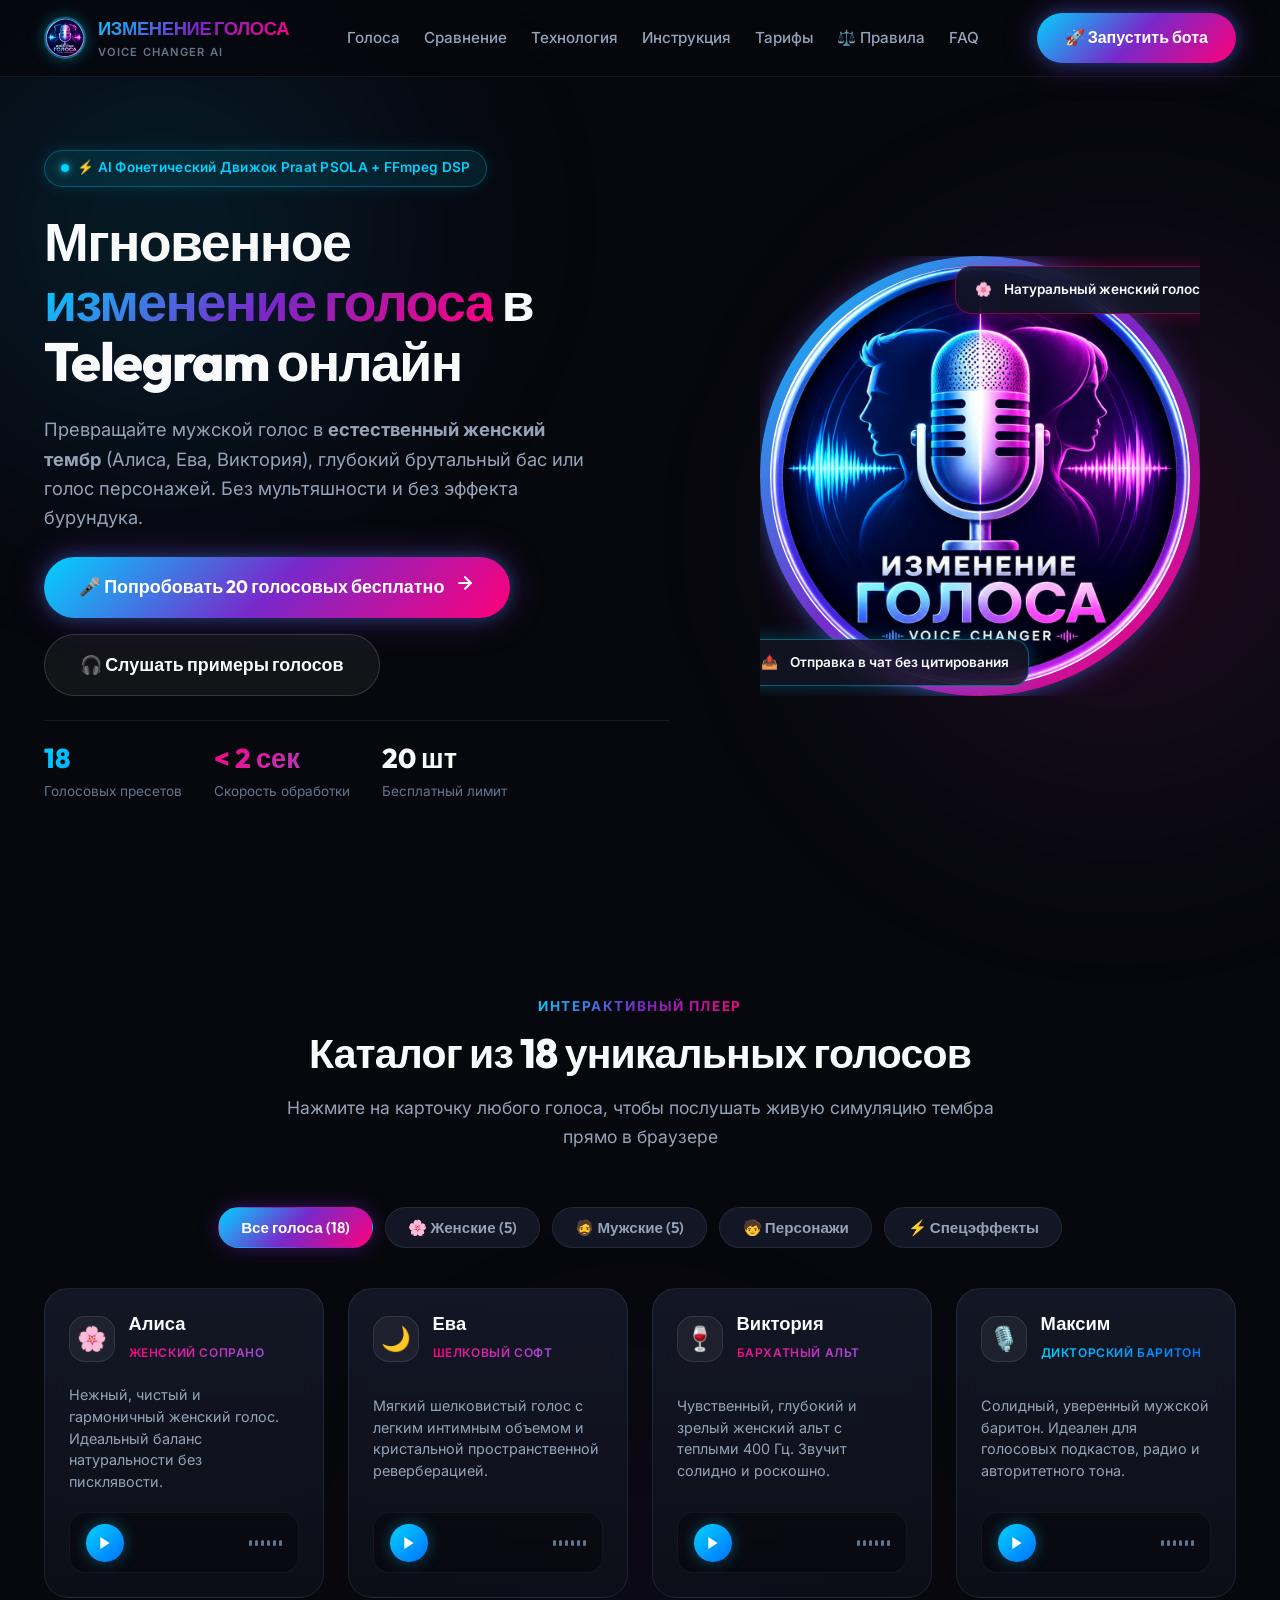
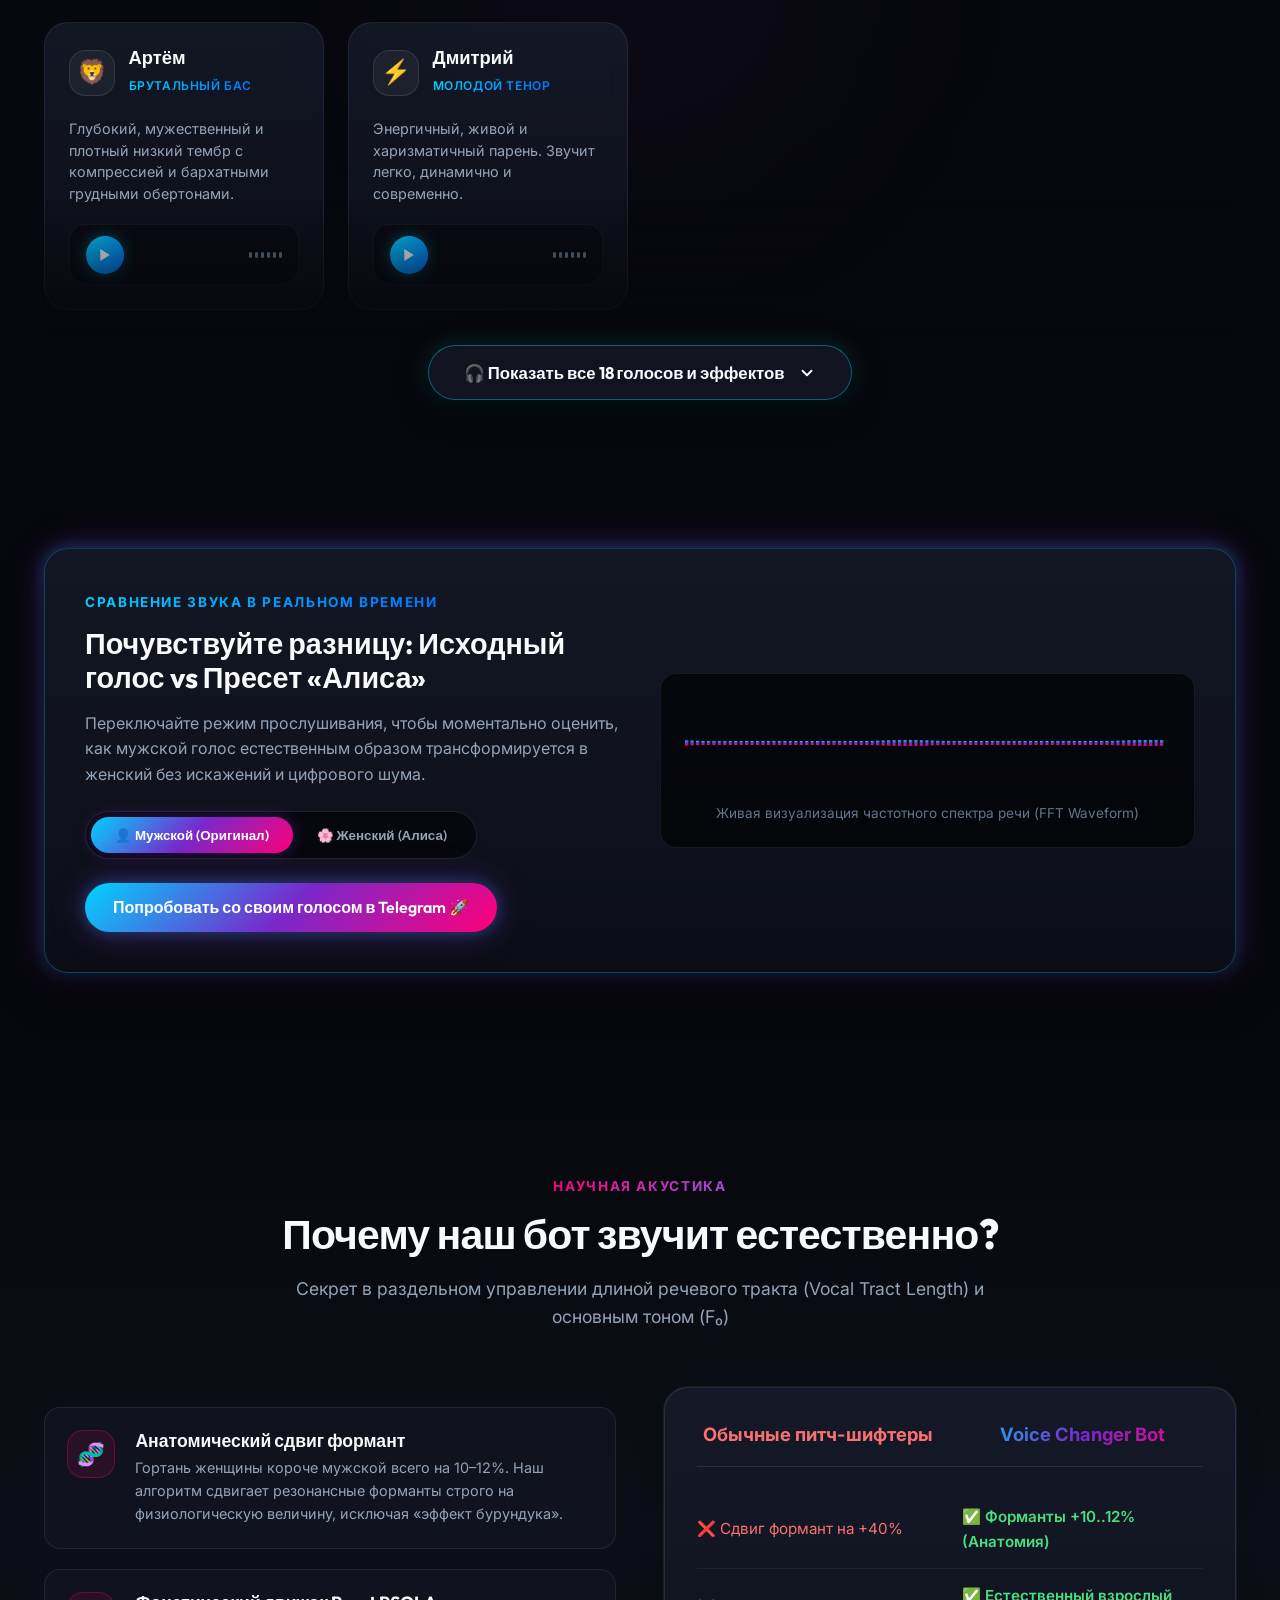
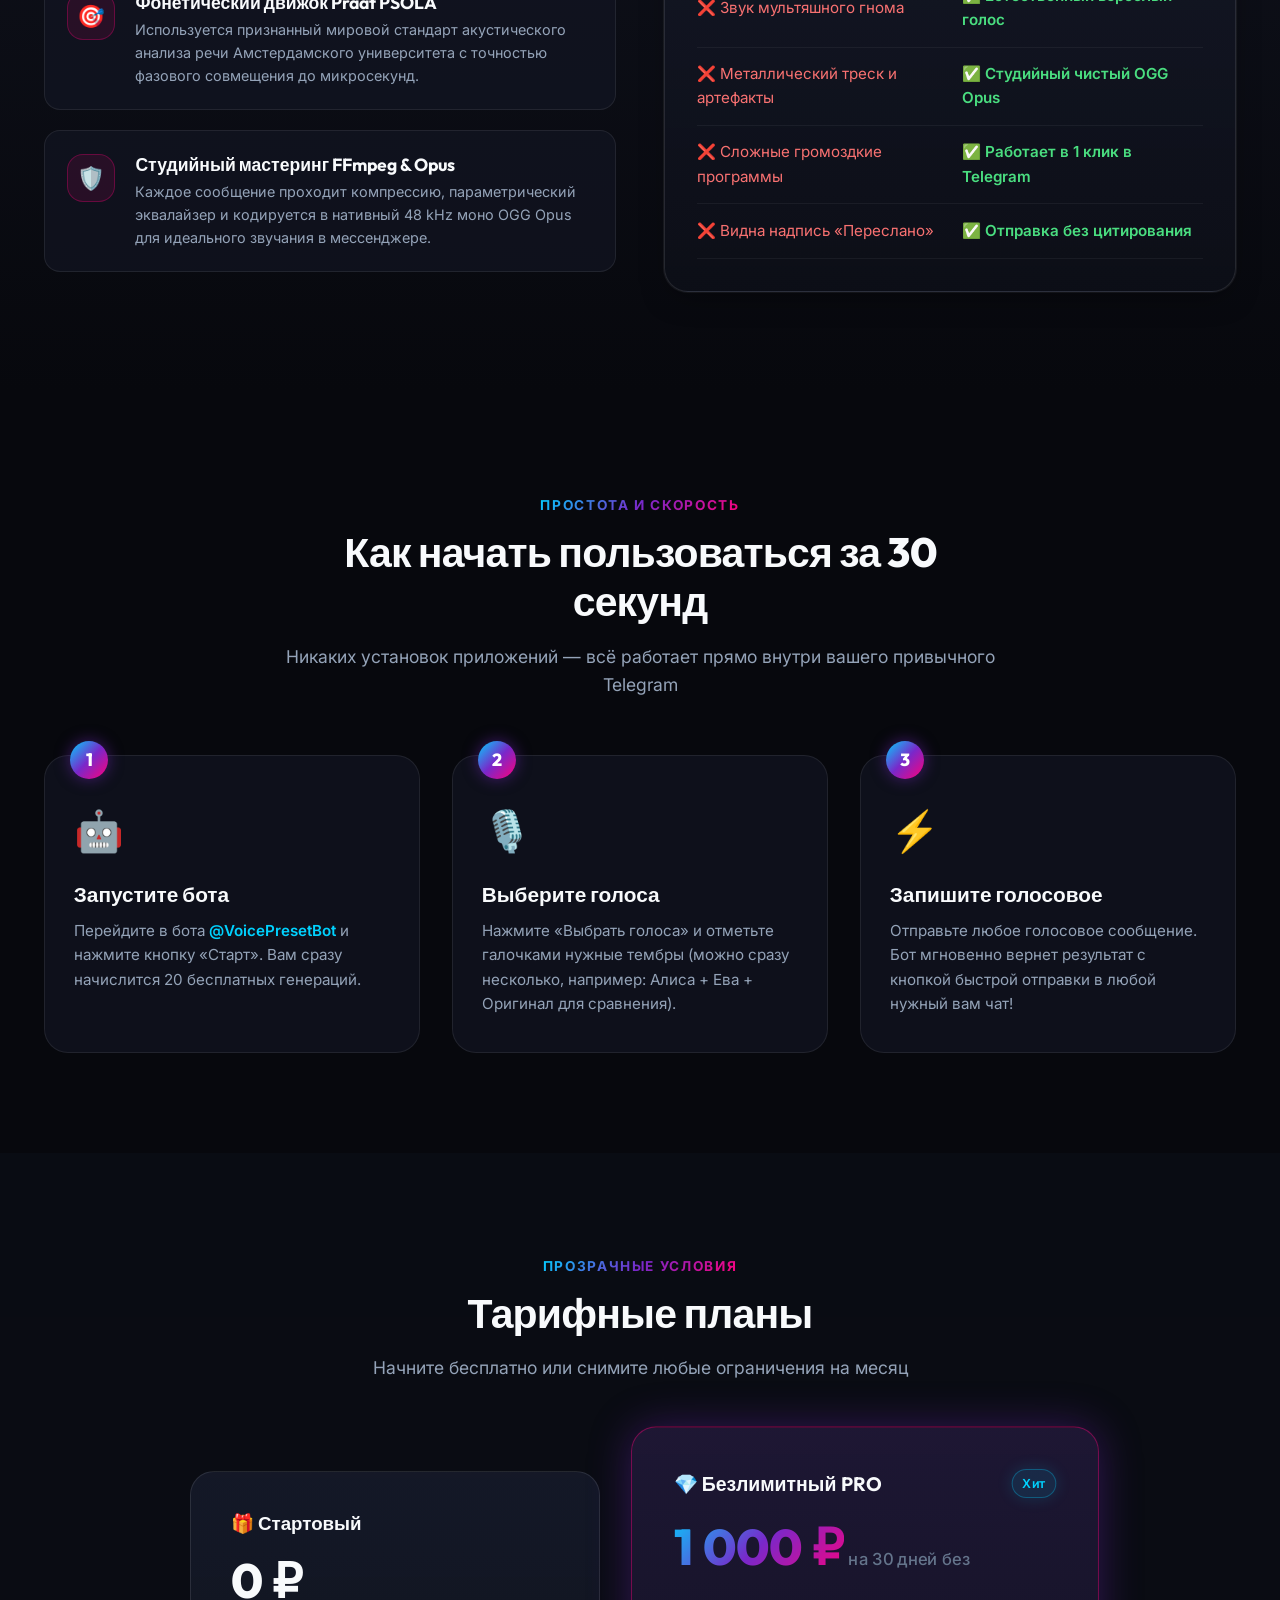
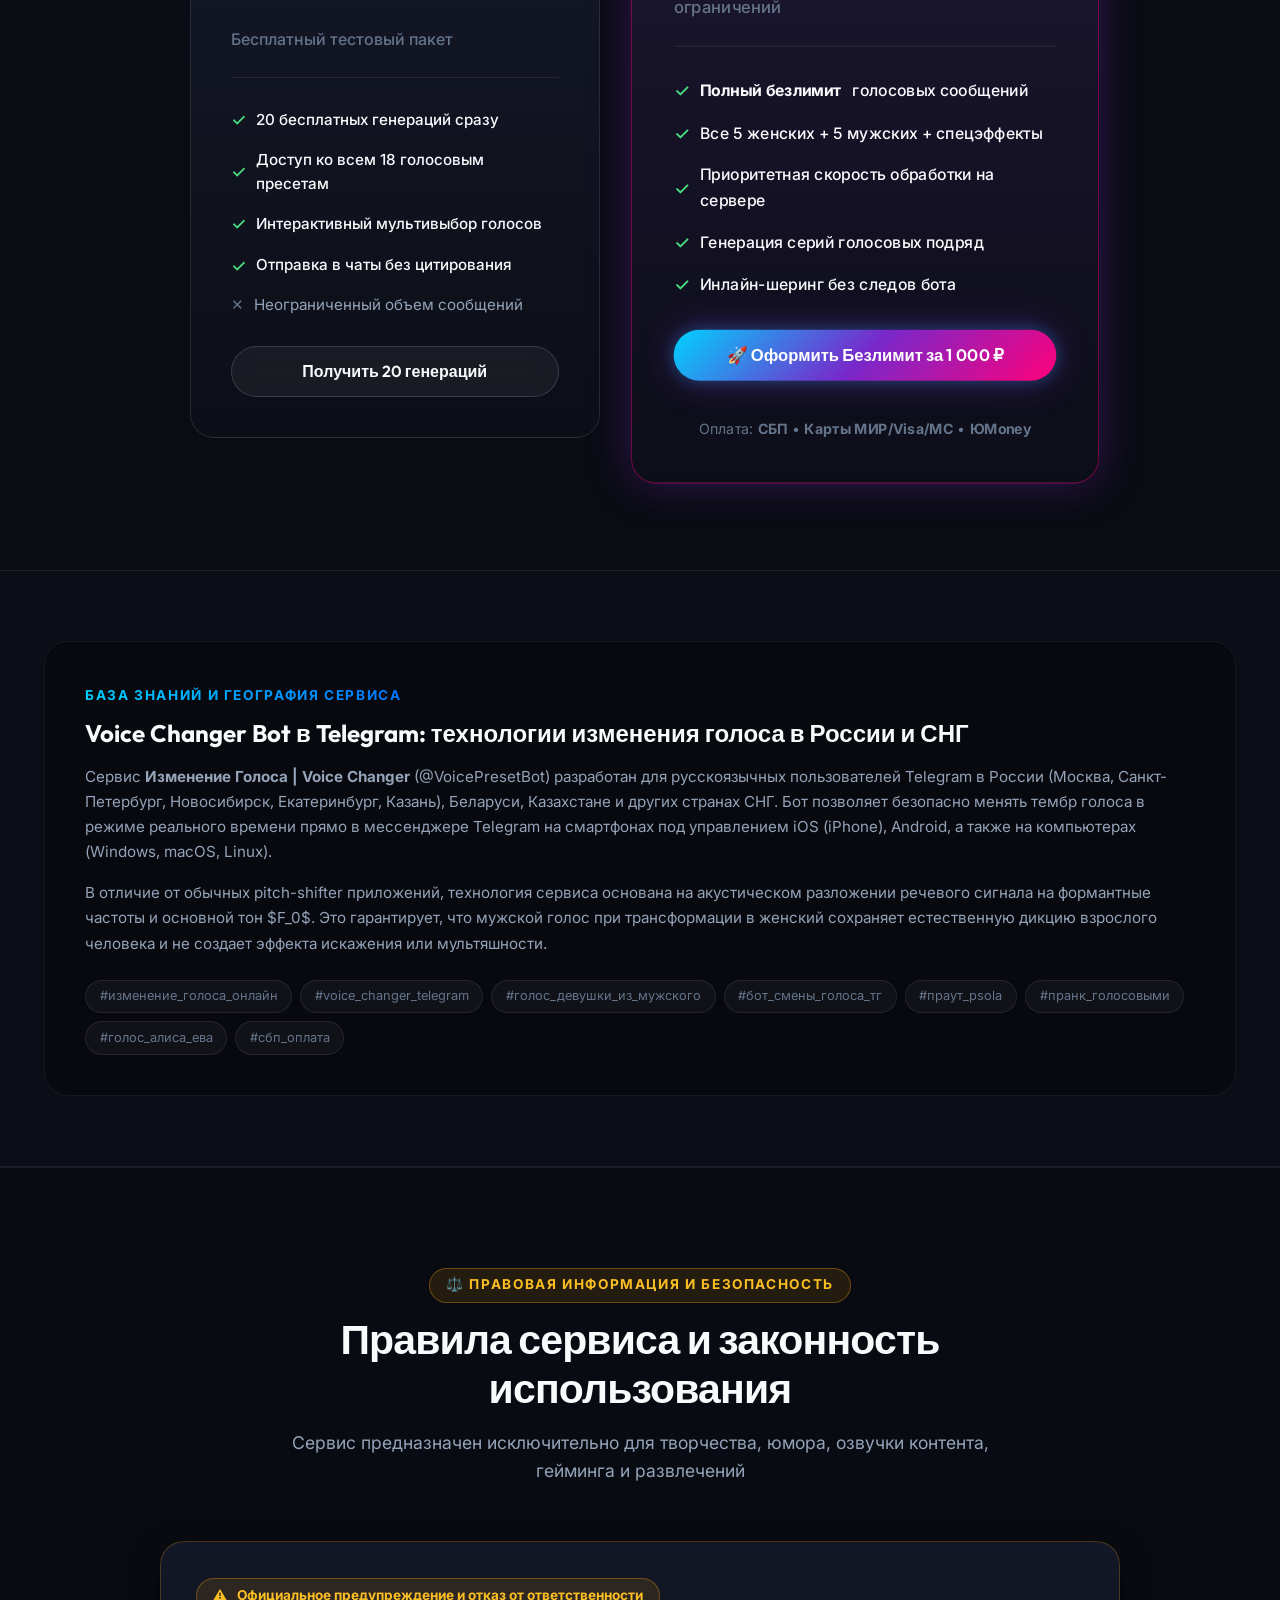
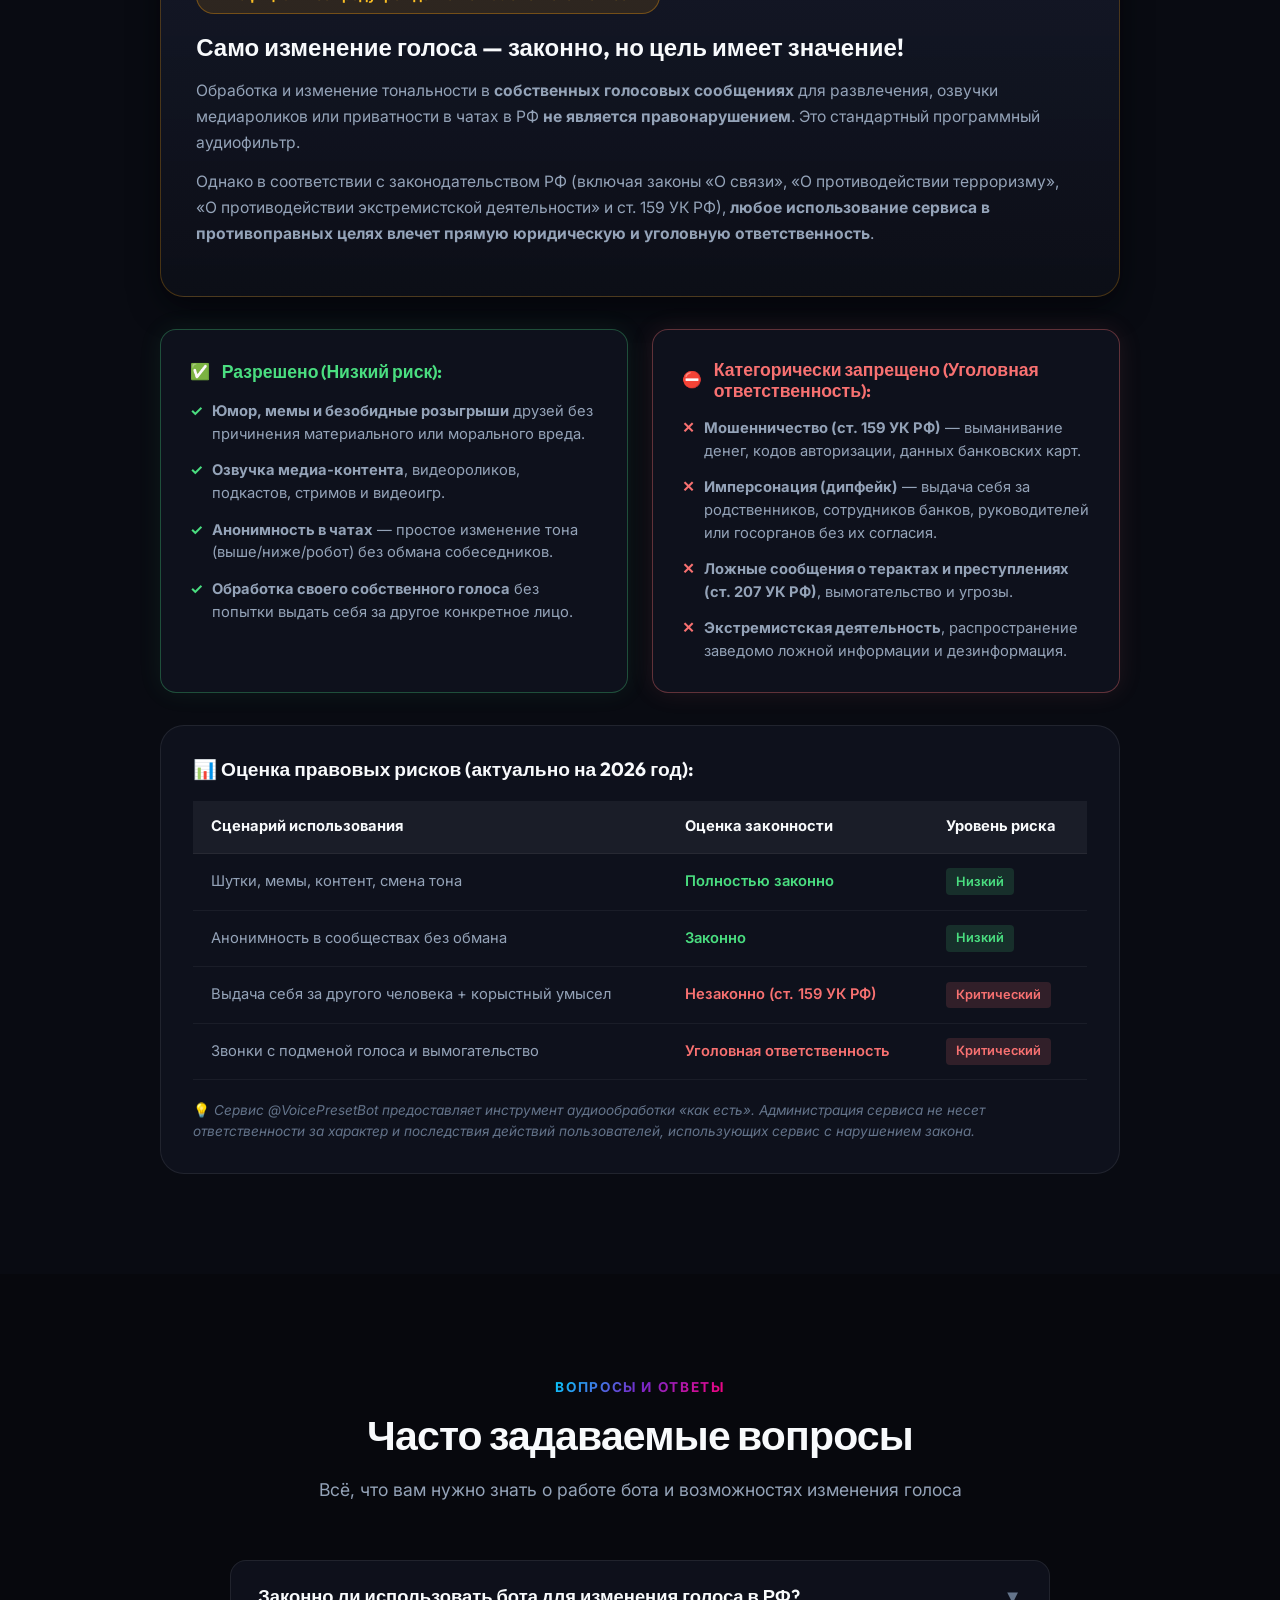
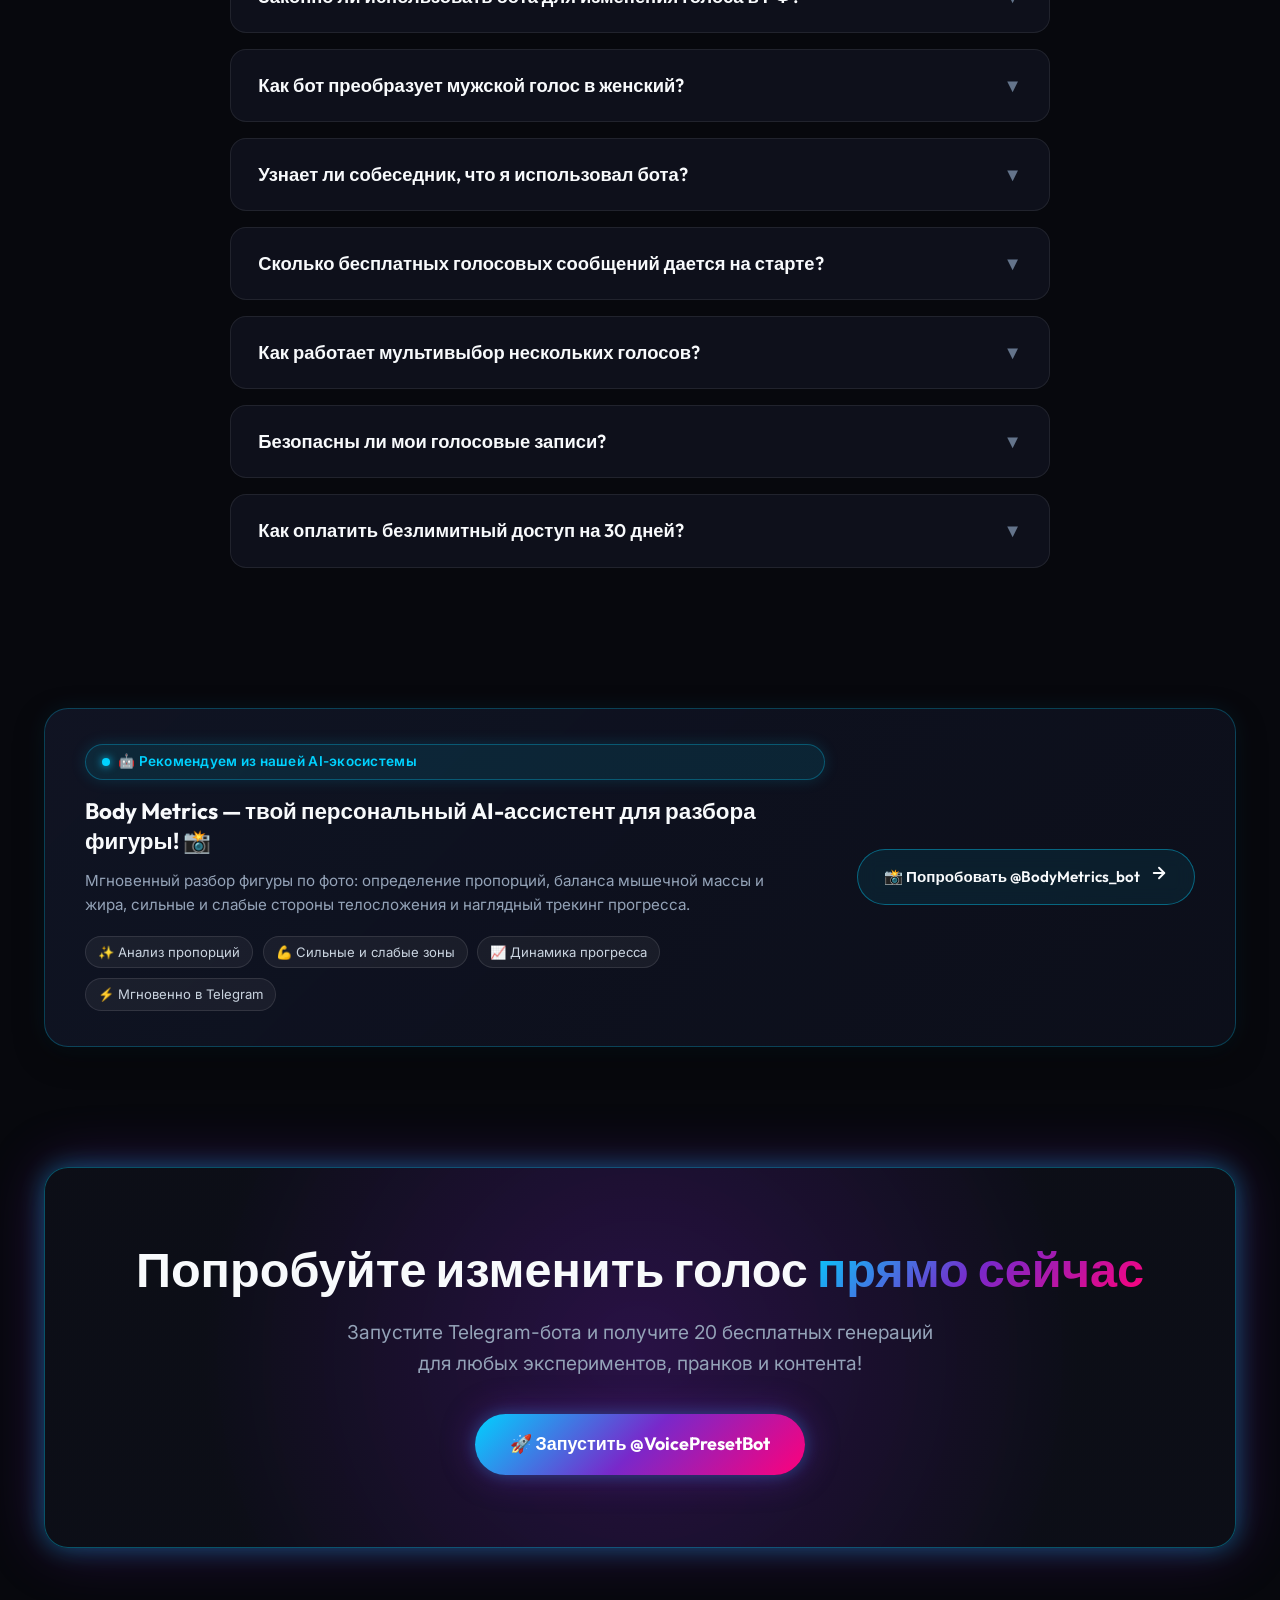
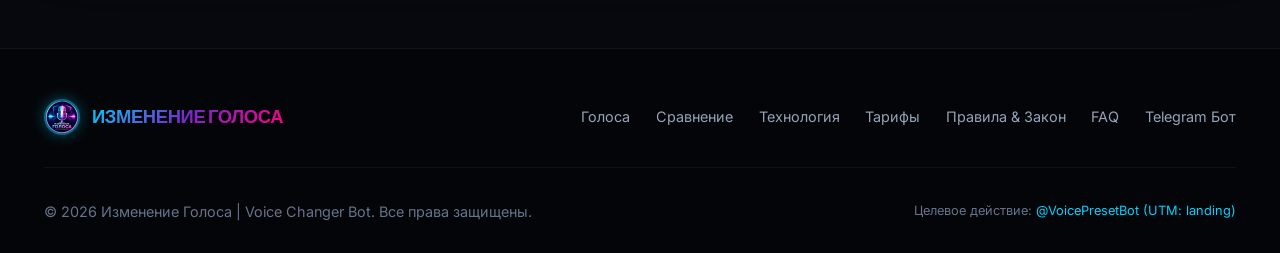
==== commit 0a46e6b9: "feat: redesign voices catalog with collapsible preview and smooth expand/collapse" ====
--- a/index.html
+++ b/index.html
@@ -264,390 +264,407 @@
         <button class="tab-btn" data-filter="effects">⚡ Спецэффекты</button>
       </div>
 
-      <!-- Preset Grid -->
-      <div class="preset-grid">
-        
-        <!-- Female Voices -->
-        <div class="preset-card" data-preset="girl_alisa" data-category="female">
-          <div class="preset-top">
-            <div class="preset-avatar-name">
-              <div class="preset-emoji-badge">🌸</div>
-              <div class="preset-meta">
-                <h4>Алиса</h4>
-                <span class="preset-category-tag gradient-text-magenta">Женский сопрано</span>
-              </div>
-            </div>
-          </div>
-          <p class="preset-desc">Нежный, чистый и гармоничный женский голос. Идеальный баланс натуральности без писклявости.</p>
-          <div class="preset-audio-control">
-            <button class="play-demo-btn" aria-label="Слушать Алису">
-              <svg width="16" height="16" viewBox="0 0 24 24" fill="currentColor"><polygon points="5 3 19 12 5 21 5 3"></polygon></svg>
-            </button>
-            <div class="soundwave-bars">
-              <div class="wave-bar"></div><div class="wave-bar"></div><div class="wave-bar"></div><div class="wave-bar"></div><div class="wave-bar"></div><div class="wave-bar"></div>
-            </div>
-          </div>
-        </div>
-
-        <div class="preset-card" data-preset="girl_eva" data-category="female">
-          <div class="preset-top">
-            <div class="preset-avatar-name">
-              <div class="preset-emoji-badge">🌙</div>
-              <div class="preset-meta">
-                <h4>Ева</h4>
-                <span class="preset-category-tag gradient-text-magenta">Шелковый софт</span>
-              </div>
-            </div>
-          </div>
-          <p class="preset-desc">Мягкий шелковистый голос с легким интимным объемом и кристальной пространственной реверберацией.</p>
-          <div class="preset-audio-control">
-            <button class="play-demo-btn" aria-label="Слушать Еву">
-              <svg width="16" height="16" viewBox="0 0 24 24" fill="currentColor"><polygon points="5 3 19 12 5 21 5 3"></polygon></svg>
-            </button>
-            <div class="soundwave-bars">
-              <div class="wave-bar"></div><div class="wave-bar"></div><div class="wave-bar"></div><div class="wave-bar"></div><div class="wave-bar"></div><div class="wave-bar"></div>
-            </div>
-          </div>
-        </div>
-
-        <div class="preset-card" data-preset="girl_victoria" data-category="female">
-          <div class="preset-top">
-            <div class="preset-avatar-name">
-              <div class="preset-emoji-badge">🍷</div>
-              <div class="preset-meta">
-                <h4>Виктория</h4>
-                <span class="preset-category-tag gradient-text-magenta">Бархатный альт</span>
-              </div>
-            </div>
-          </div>
-          <p class="preset-desc">Чувственный, глубокий и зрелый женский альт с теплыми 400 Гц. Звучит солидно и роскошно.</p>
-          <div class="preset-audio-control">
-            <button class="play-demo-btn" aria-label="Слушать Викторию">
-              <svg width="16" height="16" viewBox="0 0 24 24" fill="currentColor"><polygon points="5 3 19 12 5 21 5 3"></polygon></svg>
-            </button>
-            <div class="soundwave-bars">
-              <div class="wave-bar"></div><div class="wave-bar"></div><div class="wave-bar"></div><div class="wave-bar"></div><div class="wave-bar"></div><div class="wave-bar"></div>
-            </div>
-          </div>
-        </div>
-
-        <div class="preset-card" data-preset="girl_mia" data-category="female">
-          <div class="preset-top">
-            <div class="preset-avatar-name">
-              <div class="preset-emoji-badge">🍓</div>
-              <div class="preset-meta">
-                <h4>Мия</h4>
-                <span class="preset-category-tag gradient-text-magenta">Молодая звонкая</span>
-              </div>
-            </div>
-          </div>
-          <p class="preset-desc">Игривая, милая и звонкая молодая девушка с легким аниме-вайбом и яркими высокими формантами.</p>
-          <div class="preset-audio-control">
-            <button class="play-demo-btn" aria-label="Слушать Мию">
-              <svg width="16" height="16" viewBox="0 0 24 24" fill="currentColor"><polygon points="5 3 19 12 5 21 5 3"></polygon></svg>
-            </button>
-            <div class="soundwave-bars">
-              <div class="wave-bar"></div><div class="wave-bar"></div><div class="wave-bar"></div><div class="wave-bar"></div><div class="wave-bar"></div><div class="wave-bar"></div>
-            </div>
-          </div>
-        </div>
-
-        <div class="preset-card" data-preset="girl_kira" data-category="female">
-          <div class="preset-top">
-            <div class="preset-avatar-name">
-              <div class="preset-emoji-badge">⚡</div>
-              <div class="preset-meta">
-                <h4>Кира</h4>
-                <span class="preset-category-tag gradient-text-magenta">Энергичный меццо</span>
-              </div>
-            </div>
-          </div>
-          <p class="preset-desc">Уверенная, энергичная и деловая девушка с четкой дикцией и акцентированным презенсом.</p>
-          <div class="preset-audio-control">
-            <button class="play-demo-btn" aria-label="Слушать Киру">
-              <svg width="16" height="16" viewBox="0 0 24 24" fill="currentColor"><polygon points="5 3 19 12 5 21 5 3"></polygon></svg>
-            </button>
-            <div class="soundwave-bars">
-              <div class="wave-bar"></div><div class="wave-bar"></div><div class="wave-bar"></div><div class="wave-bar"></div><div class="wave-bar"></div><div class="wave-bar"></div>
-            </div>
-          </div>
-        </div>
-
-        <!-- Male Voices -->
-        <div class="preset-card" data-preset="man_maxim" data-category="male">
-          <div class="preset-top">
-            <div class="preset-avatar-name">
-              <div class="preset-emoji-badge">🎙️</div>
-              <div class="preset-meta">
-                <h4>Максим</h4>
-                <span class="preset-category-tag gradient-text-cyan">Дикторский баритон</span>
-              </div>
-            </div>
-          </div>
-          <p class="preset-desc">Солидный, уверенный мужской баритон. Идеален для голосовых подкастов, радио и авторитетного тона.</p>
-          <div class="preset-audio-control">
-            <button class="play-demo-btn" aria-label="Слушать Максима">
-              <svg width="16" height="16" viewBox="0 0 24 24" fill="currentColor"><polygon points="5 3 19 12 5 21 5 3"></polygon></svg>
-            </button>
-            <div class="soundwave-bars">
-              <div class="wave-bar"></div><div class="wave-bar"></div><div class="wave-bar"></div><div class="wave-bar"></div><div class="wave-bar"></div><div class="wave-bar"></div>
-            </div>
-          </div>
-        </div>
-
-        <div class="preset-card" data-preset="man_artem" data-category="male">
-          <div class="preset-top">
-            <div class="preset-avatar-name">
-              <div class="preset-emoji-badge">🦁</div>
-              <div class="preset-meta">
-                <h4>Артём</h4>
-                <span class="preset-category-tag gradient-text-cyan">Брутальный бас</span>
-              </div>
-            </div>
-          </div>
-          <p class="preset-desc">Глубокий, мужественный и плотный низкий тембр с компрессией и бархатными грудными обертонами.</p>
-          <div class="preset-audio-control">
-            <button class="play-demo-btn" aria-label="Слушать Артёма">
-              <svg width="16" height="16" viewBox="0 0 24 24" fill="currentColor"><polygon points="5 3 19 12 5 21 5 3"></polygon></svg>
-            </button>
-            <div class="soundwave-bars">
-              <div class="wave-bar"></div><div class="wave-bar"></div><div class="wave-bar"></div><div class="wave-bar"></div><div class="wave-bar"></div><div class="wave-bar"></div>
-            </div>
-          </div>
-        </div>
-
-        <div class="preset-card" data-preset="man_dmitry" data-category="male">
-          <div class="preset-top">
-            <div class="preset-avatar-name">
-              <div class="preset-emoji-badge">⚡</div>
-              <div class="preset-meta">
-                <h4>Дмитрий</h4>
-                <span class="preset-category-tag gradient-text-cyan">Молодой тенор</span>
-              </div>
-            </div>
-          </div>
-          <p class="preset-desc">Энергичный, живой и харизматичный парень. Звучит легко, динамично и современно.</p>
-          <div class="preset-audio-control">
-            <button class="play-demo-btn" aria-label="Слушать Дмитрия">
-              <svg width="16" height="16" viewBox="0 0 24 24" fill="currentColor"><polygon points="5 3 19 12 5 21 5 3"></polygon></svg>
-            </button>
-            <div class="soundwave-bars">
-              <div class="wave-bar"></div><div class="wave-bar"></div><div class="wave-bar"></div><div class="wave-bar"></div><div class="wave-bar"></div><div class="wave-bar"></div>
-            </div>
-          </div>
-        </div>
-
-        <div class="preset-card" data-preset="man_mark" data-category="male">
-          <div class="preset-top">
-            <div class="preset-avatar-name">
-              <div class="preset-emoji-badge">☕</div>
-              <div class="preset-meta">
-                <h4>Марк</h4>
-                <span class="preset-category-tag gradient-text-cyan">Бархатный софт</span>
-              </div>
-            </div>
-          </div>
-          <p class="preset-desc">Спокойный, мягкий и доверительный тон. Прекрасно подходит для медитаций, аудиокниг и ASMR.</p>
-          <div class="preset-audio-control">
-            <button class="play-demo-btn" aria-label="Слушать Марка">
-              <svg width="16" height="16" viewBox="0 0 24 24" fill="currentColor"><polygon points="5 3 19 12 5 21 5 3"></polygon></svg>
-            </button>
-            <div class="soundwave-bars">
-              <div class="wave-bar"></div><div class="wave-bar"></div><div class="wave-bar"></div><div class="wave-bar"></div><div class="wave-bar"></div><div class="wave-bar"></div>
-            </div>
-          </div>
-        </div>
-
-        <div class="preset-card" data-preset="man_viktor" data-category="male">
-          <div class="preset-top">
-            <div class="preset-avatar-name">
-              <div class="preset-emoji-badge">🎬</div>
-              <div class="preset-meta">
-                <h4>Виктор</h4>
-                <span class="preset-category-tag gradient-text-cyan">Кинотрейлер</span>
-              </div>
-            </div>
-          </div>
-          <p class="preset-desc">Кинематографичный эпический бас с суб-низами, как в озвучке голливудских блокбастеров.</p>
-          <div class="preset-audio-control">
-            <button class="play-demo-btn" aria-label="Слушать Виктора">
-              <svg width="16" height="16" viewBox="0 0 24 24" fill="currentColor"><polygon points="5 3 19 12 5 21 5 3"></polygon></svg>
-            </button>
-            <div class="soundwave-bars">
-              <div class="wave-bar"></div><div class="wave-bar"></div><div class="wave-bar"></div><div class="wave-bar"></div><div class="wave-bar"></div><div class="wave-bar"></div>
-            </div>
-          </div>
-        </div>
-
-        <!-- Characters & Effects -->
-        <div class="preset-card" data-preset="child" data-category="character">
-          <div class="preset-top">
-            <div class="preset-avatar-name">
-              <div class="preset-emoji-badge">🧒</div>
-              <div class="preset-meta">
-                <h4>Ребёнок</h4>
-                <span class="preset-category-tag">Персонаж</span>
-              </div>
-            </div>
-          </div>
-          <p class="preset-desc">Звонкий и весёлый детский голос с характерным укороченным речевым трактом.</p>
-          <div class="preset-audio-control">
-            <button class="play-demo-btn" aria-label="Слушать Ребёнка">
-              <svg width="16" height="16" viewBox="0 0 24 24" fill="currentColor"><polygon points="5 3 19 12 5 21 5 3"></polygon></svg>
-            </button>
-            <div class="soundwave-bars">
-              <div class="wave-bar"></div><div class="wave-bar"></div><div class="wave-bar"></div><div class="wave-bar"></div><div class="wave-bar"></div><div class="wave-bar"></div>
-            </div>
-          </div>
-        </div>
-
-        <div class="preset-card" data-preset="chipmunk" data-category="character">
-          <div class="preset-top">
-            <div class="preset-avatar-name">
-              <div class="preset-emoji-badge">🦹</div>
-              <div class="preset-meta">
-                <h4>Бурундук / Гелий</h4>
-                <span class="preset-category-tag">Пранк</span>
-              </div>
-            </div>
-          </div>
-          <p class="preset-desc">Уморительный писклявый мультяшный голос, как после глубокого вдоха гелия из шарика.</p>
-          <div class="preset-audio-control">
-            <button class="play-demo-btn" aria-label="Слушать Бурундука">
-              <svg width="16" height="16" viewBox="0 0 24 24" fill="currentColor"><polygon points="5 3 19 12 5 21 5 3"></polygon></svg>
-            </button>
-            <div class="soundwave-bars">
-              <div class="wave-bar"></div><div class="wave-bar"></div><div class="wave-bar"></div><div class="wave-bar"></div><div class="wave-bar"></div><div class="wave-bar"></div>
-            </div>
-          </div>
-        </div>
-
-        <div class="preset-card" data-preset="robot" data-category="effects">
-          <div class="preset-top">
-            <div class="preset-avatar-name">
-              <div class="preset-emoji-badge">🤖</div>
-              <div class="preset-meta">
-                <h4>Робот / Киборг</h4>
-                <span class="preset-category-tag">Sci-Fi</span>
-              </div>
-            </div>
-          </div>
-          <p class="preset-desc">Механический металлический кибернетический голос с фленджером, модуляцией и хорусом.</p>
-          <div class="preset-audio-control">
-            <button class="play-demo-btn" aria-label="Слушать Робота">
-              <svg width="16" height="16" viewBox="0 0 24 24" fill="currentColor"><polygon points="5 3 19 12 5 21 5 3"></polygon></svg>
-            </button>
-            <div class="soundwave-bars">
-              <div class="wave-bar"></div><div class="wave-bar"></div><div class="wave-bar"></div><div class="wave-bar"></div><div class="wave-bar"></div><div class="wave-bar"></div>
-            </div>
-          </div>
-        </div>
-
-        <div class="preset-card" data-preset="monster" data-category="effects">
-          <div class="preset-top">
-            <div class="preset-avatar-name">
-              <div class="preset-emoji-badge">👻</div>
-              <div class="preset-meta">
-                <h4>Монстр / Демон</h4>
-                <span class="preset-category-tag">Horror</span>
-              </div>
-            </div>
-          </div>
-          <p class="preset-desc">Зловещий демонический рык из глубин преисподней с инфернальным эхом и басами.</p>
-          <div class="preset-audio-control">
-            <button class="play-demo-btn" aria-label="Слушать Монстра">
-              <svg width="16" height="16" viewBox="0 0 24 24" fill="currentColor"><polygon points="5 3 19 12 5 21 5 3"></polygon></svg>
-            </button>
-            <div class="soundwave-bars">
-              <div class="wave-bar"></div><div class="wave-bar"></div><div class="wave-bar"></div><div class="wave-bar"></div><div class="wave-bar"></div><div class="wave-bar"></div>
-            </div>
-          </div>
-        </div>
-
-        <div class="preset-card" data-preset="radio" data-category="effects">
-          <div class="preset-top">
-            <div class="preset-avatar-name">
-              <div class="preset-emoji-badge">📻</div>
-              <div class="preset-meta">
-                <h4>Рация спецназа</h4>
-                <span class="preset-category-tag">Милитари</span>
-              </div>
-            </div>
-          </div>
-          <p class="preset-desc">Аутентичный звук переговоров по армейской рации с полосовым фильтром и помехами эфира.</p>
-          <div class="preset-audio-control">
-            <button class="play-demo-btn" aria-label="Слушать Рацию">
-              <svg width="16" height="16" viewBox="0 0 24 24" fill="currentColor"><polygon points="5 3 19 12 5 21 5 3"></polygon></svg>
-            </button>
-            <div class="soundwave-bars">
-              <div class="wave-bar"></div><div class="wave-bar"></div><div class="wave-bar"></div><div class="wave-bar"></div><div class="wave-bar"></div><div class="wave-bar"></div>
-            </div>
-          </div>
-        </div>
-
-        <div class="preset-card" data-preset="alien" data-category="effects">
-          <div class="preset-top">
-            <div class="preset-avatar-name">
-              <div class="preset-emoji-badge">👽</div>
-              <div class="preset-meta">
-                <h4>Пришелец</h4>
-                <span class="preset-category-tag">Космос</span>
-              </div>
-            </div>
-          </div>
-          <p class="preset-desc">Неземной вибрирующий голос с космической реверберацией и глубоким вибрато.</p>
-          <div class="preset-audio-control">
-            <button class="play-demo-btn" aria-label="Слушать Пришельца">
-              <svg width="16" height="16" viewBox="0 0 24 24" fill="currentColor"><polygon points="5 3 19 12 5 21 5 3"></polygon></svg>
-            </button>
-            <div class="soundwave-bars">
-              <div class="wave-bar"></div><div class="wave-bar"></div><div class="wave-bar"></div><div class="wave-bar"></div><div class="wave-bar"></div><div class="wave-bar"></div>
-            </div>
-          </div>
-        </div>
-
-        <div class="preset-card" data-preset="speed" data-category="effects">
-          <div class="preset-top">
-            <div class="preset-avatar-name">
-              <div class="preset-emoji-badge">⚡</div>
-              <div class="preset-meta">
-                <h4>Ускорение x1.3</h4>
-                <span class="preset-category-tag">Темп</span>
-              </div>
-            </div>
-          </div>
-          <p class="preset-desc">Энергичная быстрая речь без изменения тональности и высоты вашего голоса.</p>
-          <div class="preset-audio-control">
-            <button class="play-demo-btn" aria-label="Слушать Ускорение">
-              <svg width="16" height="16" viewBox="0 0 24 24" fill="currentColor"><polygon points="5 3 19 12 5 21 5 3"></polygon></svg>
-            </button>
-            <div class="soundwave-bars">
-              <div class="wave-bar"></div><div class="wave-bar"></div><div class="wave-bar"></div><div class="wave-bar"></div><div class="wave-bar"></div><div class="wave-bar"></div>
-            </div>
-          </div>
-        </div>
-
-        <div class="preset-card" data-preset="slowed_reverb" data-category="effects">
-          <div class="preset-top">
-            <div class="preset-avatar-name">
-              <div class="preset-emoji-badge">🐌</div>
-              <div class="preset-meta">
-                <h4>Slowed + Reverb</h4>
-                <span class="preset-category-tag">Вайб</span>
-              </div>
-            </div>
-          </div>
-          <p class="preset-desc">Замедленный атмосферный лоуфай-звук с мечтательным длинным эхом.</p>
-          <div class="preset-audio-control">
-            <button class="play-demo-btn" aria-label="Слушать Slowed">
-              <svg width="16" height="16" viewBox="0 0 24 24" fill="currentColor"><polygon points="5 3 19 12 5 21 5 3"></polygon></svg>
-            </button>
-            <div class="soundwave-bars">
-              <div class="wave-bar"></div><div class="wave-bar"></div><div class="wave-bar"></div><div class="wave-bar"></div><div class="wave-bar"></div><div class="wave-bar"></div>
-            </div>
-          </div>
-        </div>
-
+      <!-- Voices Showcase Wrapper with Collapsible / Expand -->
+      <div class="voices-showcase-wrapper">
+        <!-- Preset Grid -->
+        <div class="preset-grid">
+          
+          <!-- Top Featured Voices (3 Female + 3 Male) -->
+          <div class="preset-card" data-preset="girl_alisa" data-category="female">
+            <div class="preset-top">
+              <div class="preset-avatar-name">
+                <div class="preset-emoji-badge">🌸</div>
+                <div class="preset-meta">
+                  <h4>Алиса</h4>
+                  <span class="preset-category-tag gradient-text-magenta">Женский сопрано</span>
+                </div>
+              </div>
+            </div>
+            <p class="preset-desc">Нежный, чистый и гармоничный женский голос. Идеальный баланс натуральности без писклявости.</p>
+            <div class="preset-audio-control">
+              <button class="play-demo-btn" aria-label="Слушать Алису">
+                <svg width="16" height="16" viewBox="0 0 24 24" fill="currentColor"><polygon points="5 3 19 12 5 21 5 3"></polygon></svg>
+              </button>
+              <div class="soundwave-bars">
+                <div class="wave-bar"></div><div class="wave-bar"></div><div class="wave-bar"></div><div class="wave-bar"></div><div class="wave-bar"></div><div class="wave-bar"></div>
+              </div>
+            </div>
+          </div>
+
+          <div class="preset-card" data-preset="girl_eva" data-category="female">
+            <div class="preset-top">
+              <div class="preset-avatar-name">
+                <div class="preset-emoji-badge">🌙</div>
+                <div class="preset-meta">
+                  <h4>Ева</h4>
+                  <span class="preset-category-tag gradient-text-magenta">Шелковый софт</span>
+                </div>
+              </div>
+            </div>
+            <p class="preset-desc">Мягкий шелковистый голос с легким интимным объемом и кристальной пространственной реверберацией.</p>
+            <div class="preset-audio-control">
+              <button class="play-demo-btn" aria-label="Слушать Еву">
+                <svg width="16" height="16" viewBox="0 0 24 24" fill="currentColor"><polygon points="5 3 19 12 5 21 5 3"></polygon></svg>
+              </button>
+              <div class="soundwave-bars">
+                <div class="wave-bar"></div><div class="wave-bar"></div><div class="wave-bar"></div><div class="wave-bar"></div><div class="wave-bar"></div><div class="wave-bar"></div>
+              </div>
+            </div>
+          </div>
+
+          <div class="preset-card" data-preset="girl_victoria" data-category="female">
+            <div class="preset-top">
+              <div class="preset-avatar-name">
+                <div class="preset-emoji-badge">🍷</div>
+                <div class="preset-meta">
+                  <h4>Виктория</h4>
+                  <span class="preset-category-tag gradient-text-magenta">Бархатный альт</span>
+                </div>
+              </div>
+            </div>
+            <p class="preset-desc">Чувственный, глубокий и зрелый женский альт с теплыми 400 Гц. Звучит солидно и роскошно.</p>
+            <div class="preset-audio-control">
+              <button class="play-demo-btn" aria-label="Слушать Викторию">
+                <svg width="16" height="16" viewBox="0 0 24 24" fill="currentColor"><polygon points="5 3 19 12 5 21 5 3"></polygon></svg>
+              </button>
+              <div class="soundwave-bars">
+                <div class="wave-bar"></div><div class="wave-bar"></div><div class="wave-bar"></div><div class="wave-bar"></div><div class="wave-bar"></div><div class="wave-bar"></div>
+              </div>
+            </div>
+          </div>
+
+          <div class="preset-card" data-preset="man_maxim" data-category="male">
+            <div class="preset-top">
+              <div class="preset-avatar-name">
+                <div class="preset-emoji-badge">🎙️</div>
+                <div class="preset-meta">
+                  <h4>Максим</h4>
+                  <span class="preset-category-tag gradient-text-cyan">Дикторский баритон</span>
+                </div>
+              </div>
+            </div>
+            <p class="preset-desc">Солидный, уверенный мужской баритон. Идеален для голосовых подкастов, радио и авторитетного тона.</p>
+            <div class="preset-audio-control">
+              <button class="play-demo-btn" aria-label="Слушать Максима">
+                <svg width="16" height="16" viewBox="0 0 24 24" fill="currentColor"><polygon points="5 3 19 12 5 21 5 3"></polygon></svg>
+              </button>
+              <div class="soundwave-bars">
+                <div class="wave-bar"></div><div class="wave-bar"></div><div class="wave-bar"></div><div class="wave-bar"></div><div class="wave-bar"></div><div class="wave-bar"></div>
+              </div>
+            </div>
+          </div>
+
+          <div class="preset-card" data-preset="man_artem" data-category="male">
+            <div class="preset-top">
+              <div class="preset-avatar-name">
+                <div class="preset-emoji-badge">🦁</div>
+                <div class="preset-meta">
+                  <h4>Артём</h4>
+                  <span class="preset-category-tag gradient-text-cyan">Брутальный бас</span>
+                </div>
+              </div>
+            </div>
+            <p class="preset-desc">Глубокий, мужественный и плотный низкий тембр с компрессией и бархатными грудными обертонами.</p>
+            <div class="preset-audio-control">
+              <button class="play-demo-btn" aria-label="Слушать Артёма">
+                <svg width="16" height="16" viewBox="0 0 24 24" fill="currentColor"><polygon points="5 3 19 12 5 21 5 3"></polygon></svg>
+              </button>
+              <div class="soundwave-bars">
+                <div class="wave-bar"></div><div class="wave-bar"></div><div class="wave-bar"></div><div class="wave-bar"></div><div class="wave-bar"></div><div class="wave-bar"></div>
+              </div>
+            </div>
+          </div>
+
+          <div class="preset-card" data-preset="man_dmitry" data-category="male">
+            <div class="preset-top">
+              <div class="preset-avatar-name">
+                <div class="preset-emoji-badge">⚡</div>
+                <div class="preset-meta">
+                  <h4>Дмитрий</h4>
+                  <span class="preset-category-tag gradient-text-cyan">Молодой тенор</span>
+                </div>
+              </div>
+            </div>
+            <p class="preset-desc">Энергичный, живой и харизматичный парень. Звучит легко, динамично и современно.</p>
+            <div class="preset-audio-control">
+              <button class="play-demo-btn" aria-label="Слушать Дмитрия">
+                <svg width="16" height="16" viewBox="0 0 24 24" fill="currentColor"><polygon points="5 3 19 12 5 21 5 3"></polygon></svg>
+              </button>
+              <div class="soundwave-bars">
+                <div class="wave-bar"></div><div class="wave-bar"></div><div class="wave-bar"></div><div class="wave-bar"></div><div class="wave-bar"></div><div class="wave-bar"></div>
+              </div>
+            </div>
+          </div>
+
+          <!-- Other Female Voices -->
+          <div class="preset-card" data-preset="girl_mia" data-category="female">
+            <div class="preset-top">
+              <div class="preset-avatar-name">
+                <div class="preset-emoji-badge">🍓</div>
+                <div class="preset-meta">
+                  <h4>Мия</h4>
+                  <span class="preset-category-tag gradient-text-magenta">Молодая звонкая</span>
+                </div>
+              </div>
+            </div>
+            <p class="preset-desc">Игривая, милая и звонкая молодая девушка с легким аниме-вайбом и яркими высокими формантами.</p>
+            <div class="preset-audio-control">
+              <button class="play-demo-btn" aria-label="Слушать Мию">
+                <svg width="16" height="16" viewBox="0 0 24 24" fill="currentColor"><polygon points="5 3 19 12 5 21 5 3"></polygon></svg>
+              </button>
+              <div class="soundwave-bars">
+                <div class="wave-bar"></div><div class="wave-bar"></div><div class="wave-bar"></div><div class="wave-bar"></div><div class="wave-bar"></div><div class="wave-bar"></div>
+              </div>
+            </div>
+          </div>
+
+          <div class="preset-card" data-preset="girl_kira" data-category="female">
+            <div class="preset-top">
+              <div class="preset-avatar-name">
+                <div class="preset-emoji-badge">⚡</div>
+                <div class="preset-meta">
+                  <h4>Кира</h4>
+                  <span class="preset-category-tag gradient-text-magenta">Энергичный меццо</span>
+                </div>
+              </div>
+            </div>
+            <p class="preset-desc">Уверенная, энергичная и деловая девушка с четкой дикцией и акцентированным презенсом.</p>
+            <div class="preset-audio-control">
+              <button class="play-demo-btn" aria-label="Слушать Киру">
+                <svg width="16" height="16" viewBox="0 0 24 24" fill="currentColor"><polygon points="5 3 19 12 5 21 5 3"></polygon></svg>
+              </button>
+              <div class="soundwave-bars">
+                <div class="wave-bar"></div><div class="wave-bar"></div><div class="wave-bar"></div><div class="wave-bar"></div><div class="wave-bar"></div><div class="wave-bar"></div>
+              </div>
+            </div>
+          </div>
+
+          <!-- Other Male Voices -->
+          <div class="preset-card" data-preset="man_mark" data-category="male">
+            <div class="preset-top">
+              <div class="preset-avatar-name">
+                <div class="preset-emoji-badge">☕</div>
+                <div class="preset-meta">
+                  <h4>Марк</h4>
+                  <span class="preset-category-tag gradient-text-cyan">Бархатный софт</span>
+                </div>
+              </div>
+            </div>
+            <p class="preset-desc">Спокойный, мягкий и доверительный тон. Прекрасно подходит для медитаций, аудиокниг и ASMR.</p>
+            <div class="preset-audio-control">
+              <button class="play-demo-btn" aria-label="Слушать Марка">
+                <svg width="16" height="16" viewBox="0 0 24 24" fill="currentColor"><polygon points="5 3 19 12 5 21 5 3"></polygon></svg>
+              </button>
+              <div class="soundwave-bars">
+                <div class="wave-bar"></div><div class="wave-bar"></div><div class="wave-bar"></div><div class="wave-bar"></div><div class="wave-bar"></div><div class="wave-bar"></div>
+              </div>
+            </div>
+          </div>
+
+          <div class="preset-card" data-preset="man_viktor" data-category="male">
+            <div class="preset-top">
+              <div class="preset-avatar-name">
+                <div class="preset-emoji-badge">🎬</div>
+                <div class="preset-meta">
+                  <h4>Виктор</h4>
+                  <span class="preset-category-tag gradient-text-cyan">Кинотрейлер</span>
+                </div>
+              </div>
+            </div>
+            <p class="preset-desc">Кинематографичный эпический бас с суб-низами, как в озвучке голливудских блокбастеров.</p>
+            <div class="preset-audio-control">
+              <button class="play-demo-btn" aria-label="Слушать Виктора">
+                <svg width="16" height="16" viewBox="0 0 24 24" fill="currentColor"><polygon points="5 3 19 12 5 21 5 3"></polygon></svg>
+              </button>
+              <div class="soundwave-bars">
+                <div class="wave-bar"></div><div class="wave-bar"></div><div class="wave-bar"></div><div class="wave-bar"></div><div class="wave-bar"></div><div class="wave-bar"></div>
+              </div>
+            </div>
+          </div>
+
+          <!-- Characters & Effects -->
+          <div class="preset-card" data-preset="child" data-category="character">
+            <div class="preset-top">
+              <div class="preset-avatar-name">
+                <div class="preset-emoji-badge">🧒</div>
+                <div class="preset-meta">
+                  <h4>Ребёнок</h4>
+                  <span class="preset-category-tag">Персонаж</span>
+                </div>
+              </div>
+            </div>
+            <p class="preset-desc">Звонкий и весёлый детский голос с характерным укороченным речевым трактом.</p>
+            <div class="preset-audio-control">
+              <button class="play-demo-btn" aria-label="Слушать Ребёнка">
+                <svg width="16" height="16" viewBox="0 0 24 24" fill="currentColor"><polygon points="5 3 19 12 5 21 5 3"></polygon></svg>
+              </button>
+              <div class="soundwave-bars">
+                <div class="wave-bar"></div><div class="wave-bar"></div><div class="wave-bar"></div><div class="wave-bar"></div><div class="wave-bar"></div><div class="wave-bar"></div>
+              </div>
+            </div>
+          </div>
+
+          <div class="preset-card" data-preset="chipmunk" data-category="character">
+            <div class="preset-top">
+              <div class="preset-avatar-name">
+                <div class="preset-emoji-badge">🦹</div>
+                <div class="preset-meta">
+                  <h4>Бурундук / Гелий</h4>
+                  <span class="preset-category-tag">Пранк</span>
+                </div>
+              </div>
+            </div>
+            <p class="preset-desc">Уморительный писклявый мультяшный голос, как после глубокого вдоха гелия из шарика.</p>
+            <div class="preset-audio-control">
+              <button class="play-demo-btn" aria-label="Слушать Бурундука">
+                <svg width="16" height="16" viewBox="0 0 24 24" fill="currentColor"><polygon points="5 3 19 12 5 21 5 3"></polygon></svg>
+              </button>
+              <div class="soundwave-bars">
+                <div class="wave-bar"></div><div class="wave-bar"></div><div class="wave-bar"></div><div class="wave-bar"></div><div class="wave-bar"></div><div class="wave-bar"></div>
+              </div>
+            </div>
+          </div>
+
+          <div class="preset-card" data-preset="robot" data-category="effects">
+            <div class="preset-top">
+              <div class="preset-avatar-name">
+                <div class="preset-emoji-badge">🤖</div>
+                <div class="preset-meta">
+                  <h4>Робот / Киборг</h4>
+                  <span class="preset-category-tag">Sci-Fi</span>
+                </div>
+              </div>
+            </div>
+            <p class="preset-desc">Механический металлический кибернетический голос с фленджером, модуляцией и хорусом.</p>
+            <div class="preset-audio-control">
+              <button class="play-demo-btn" aria-label="Слушать Робота">
+                <svg width="16" height="16" viewBox="0 0 24 24" fill="currentColor"><polygon points="5 3 19 12 5 21 5 3"></polygon></svg>
+              </button>
+              <div class="soundwave-bars">
+                <div class="wave-bar"></div><div class="wave-bar"></div><div class="wave-bar"></div><div class="wave-bar"></div><div class="wave-bar"></div><div class="wave-bar"></div>
+              </div>
+            </div>
+          </div>
+
+          <div class="preset-card" data-preset="monster" data-category="effects">
+            <div class="preset-top">
+              <div class="preset-avatar-name">
+                <div class="preset-emoji-badge">👻</div>
+                <div class="preset-meta">
+                  <h4>Монстр / Демон</h4>
+                  <span class="preset-category-tag">Horror</span>
+                </div>
+              </div>
+            </div>
+            <p class="preset-desc">Зловещий демонический рык из глубин преисподней с инфернальным эхом и басами.</p>
+            <div class="preset-audio-control">
+              <button class="play-demo-btn" aria-label="Слушать Монстра">
+                <svg width="16" height="16" viewBox="0 0 24 24" fill="currentColor"><polygon points="5 3 19 12 5 21 5 3"></polygon></svg>
+              </button>
+              <div class="soundwave-bars">
+                <div class="wave-bar"></div><div class="wave-bar"></div><div class="wave-bar"></div><div class="wave-bar"></div><div class="wave-bar"></div><div class="wave-bar"></div>
+              </div>
+            </div>
+          </div>
+
+          <div class="preset-card" data-preset="radio" data-category="effects">
+            <div class="preset-top">
+              <div class="preset-avatar-name">
+                <div class="preset-emoji-badge">📻</div>
+                <div class="preset-meta">
+                  <h4>Рация спецназа</h4>
+                  <span class="preset-category-tag">Милитари</span>
+                </div>
+              </div>
+            </div>
+            <p class="preset-desc">Аутентичный звук переговоров по армейской рации с полосовым фильтром и помехами эфира.</p>
+            <div class="preset-audio-control">
+              <button class="play-demo-btn" aria-label="Слушать Рацию">
+                <svg width="16" height="16" viewBox="0 0 24 24" fill="currentColor"><polygon points="5 3 19 12 5 21 5 3"></polygon></svg>
+              </button>
+              <div class="soundwave-bars">
+                <div class="wave-bar"></div><div class="wave-bar"></div><div class="wave-bar"></div><div class="wave-bar"></div><div class="wave-bar"></div><div class="wave-bar"></div>
+              </div>
+            </div>
+          </div>
+
+          <div class="preset-card" data-preset="alien" data-category="effects">
+            <div class="preset-top">
+              <div class="preset-avatar-name">
+                <div class="preset-emoji-badge">👽</div>
+                <div class="preset-meta">
+                  <h4>Пришелец</h4>
+                  <span class="preset-category-tag">Космос</span>
+                </div>
+              </div>
+            </div>
+            <p class="preset-desc">Неземной вибрирующий голос с космической реверберацией и глубоким вибрато.</p>
+            <div class="preset-audio-control">
+              <button class="play-demo-btn" aria-label="Слушать Пришельца">
+                <svg width="16" height="16" viewBox="0 0 24 24" fill="currentColor"><polygon points="5 3 19 12 5 21 5 3"></polygon></svg>
+              </button>
+              <div class="soundwave-bars">
+                <div class="wave-bar"></div><div class="wave-bar"></div><div class="wave-bar"></div><div class="wave-bar"></div><div class="wave-bar"></div><div class="wave-bar"></div>
+              </div>
+            </div>
+          </div>
+
+          <div class="preset-card" data-preset="speed" data-category="effects">
+            <div class="preset-top">
+              <div class="preset-avatar-name">
+                <div class="preset-emoji-badge">⚡</div>
+                <div class="preset-meta">
+                  <h4>Ускорение x1.3</h4>
+                  <span class="preset-category-tag">Темп</span>
+                </div>
+              </div>
+            </div>
+            <p class="preset-desc">Энергичная быстрая речь без изменения тональности и высоты вашего голоса.</p>
+            <div class="preset-audio-control">
+              <button class="play-demo-btn" aria-label="Слушать Ускорение">
+                <svg width="16" height="16" viewBox="0 0 24 24" fill="currentColor"><polygon points="5 3 19 12 5 21 5 3"></polygon></svg>
+              </button>
+              <div class="soundwave-bars">
+                <div class="wave-bar"></div><div class="wave-bar"></div><div class="wave-bar"></div><div class="wave-bar"></div><div class="wave-bar"></div><div class="wave-bar"></div>
+              </div>
+            </div>
+          </div>
+
+          <div class="preset-card" data-preset="slowed_reverb" data-category="effects">
+            <div class="preset-top">
+              <div class="preset-avatar-name">
+                <div class="preset-emoji-badge">🐌</div>
+                <div class="preset-meta">
+                  <h4>Slowed + Reverb</h4>
+                  <span class="preset-category-tag">Вайб</span>
+                </div>
+              </div>
+            </div>
+            <p class="preset-desc">Замедленный атмосферный лоуфай-звук с мечтательным длинным эхом.</p>
+            <div class="preset-audio-control">
+              <button class="play-demo-btn" aria-label="Слушать Slowed">
+                <svg width="16" height="16" viewBox="0 0 24 24" fill="currentColor"><polygon points="5 3 19 12 5 21 5 3"></polygon></svg>
+              </button>
+              <div class="soundwave-bars">
+                <div class="wave-bar"></div><div class="wave-bar"></div><div class="wave-bar"></div><div class="wave-bar"></div><div class="wave-bar"></div><div class="wave-bar"></div>
+              </div>
+            </div>
+          </div>
+
+        </div>
+
+        <!-- Gradient Fade Overlay when collapsed -->
+        <div id="voicesGridFade" class="voices-grid-fade"></div>
+
+        <!-- Expand / Collapse Action Button -->
+        <div id="voicesExpandWrapper" class="voices-expand-wrapper">
+          <button id="toggleVoicesBtn" class="voices-expand-btn" aria-expanded="false">
+            <span class="expand-btn-text">🎧 Показать все 18 голосов и эффектов</span>
+            <span class="expand-btn-icon">
+              <svg width="18" height="18" viewBox="0 0 24 24" fill="none" stroke="currentColor" stroke-width="2.5" stroke-linecap="round" stroke-linejoin="round"><polyline points="6 9 12 15 18 9"></polyline></svg>
+            </span>
+          </button>
+        </div>
       </div>
     </div>
   </section>
--- a/style.css
+++ b/style.css
@@ -680,11 +680,71 @@
   box-shadow: 0 0 20px rgba(121, 40, 202, 0.4);
 }
 
-/* Voice Preset Grid */
+/* Voice Preset Grid & Showcase Collapsible Wrapper */
+.voices-showcase-wrapper {
+  position: relative;
+}
+
 .preset-grid {
   display: grid;
   grid-template-columns: repeat(auto-fill, minmax(280px, 1fr));
   gap: 1.5rem;
+  position: relative;
+}
+
+.voices-grid-fade {
+  position: absolute;
+  bottom: 60px;
+  left: 0;
+  right: 0;
+  height: 140px;
+  background: linear-gradient(to bottom, rgba(7, 8, 13, 0) 0%, rgba(7, 8, 13, 0.95) 100%);
+  pointer-events: none;
+  z-index: 4;
+}
+
+.voices-expand-wrapper {
+  display: flex;
+  justify-content: center;
+  margin-top: 2.2rem;
+  position: relative;
+  z-index: 5;
+}
+
+.voices-expand-btn {
+  display: inline-flex;
+  align-items: center;
+  gap: 0.85rem;
+  padding: 0.95rem 2.2rem;
+  font-family: var(--font-heading);
+  font-size: 1.05rem;
+  font-weight: 700;
+  background: rgba(19, 22, 36, 0.9);
+  backdrop-filter: blur(16px);
+  -webkit-backdrop-filter: blur(16px);
+  border: 1px solid rgba(0, 210, 255, 0.4);
+  color: var(--text-primary);
+  border-radius: var(--radius-full);
+  box-shadow: 0 10px 30px rgba(0, 0, 0, 0.6), 0 0 25px rgba(0, 210, 255, 0.18);
+  cursor: pointer;
+  transition: all var(--transition-smooth);
+}
+
+.voices-expand-btn:hover {
+  background: var(--grad-brand);
+  border-color: transparent;
+  box-shadow: var(--glow-brand);
+  transform: translateY(-3px);
+  color: #ffffff;
+}
+
+.voices-expand-btn:active {
+  transform: translateY(-1px);
+}
+
+.expand-btn-icon {
+  display: inline-flex;
+  transition: transform var(--transition-smooth);
 }
 
 .preset-card {
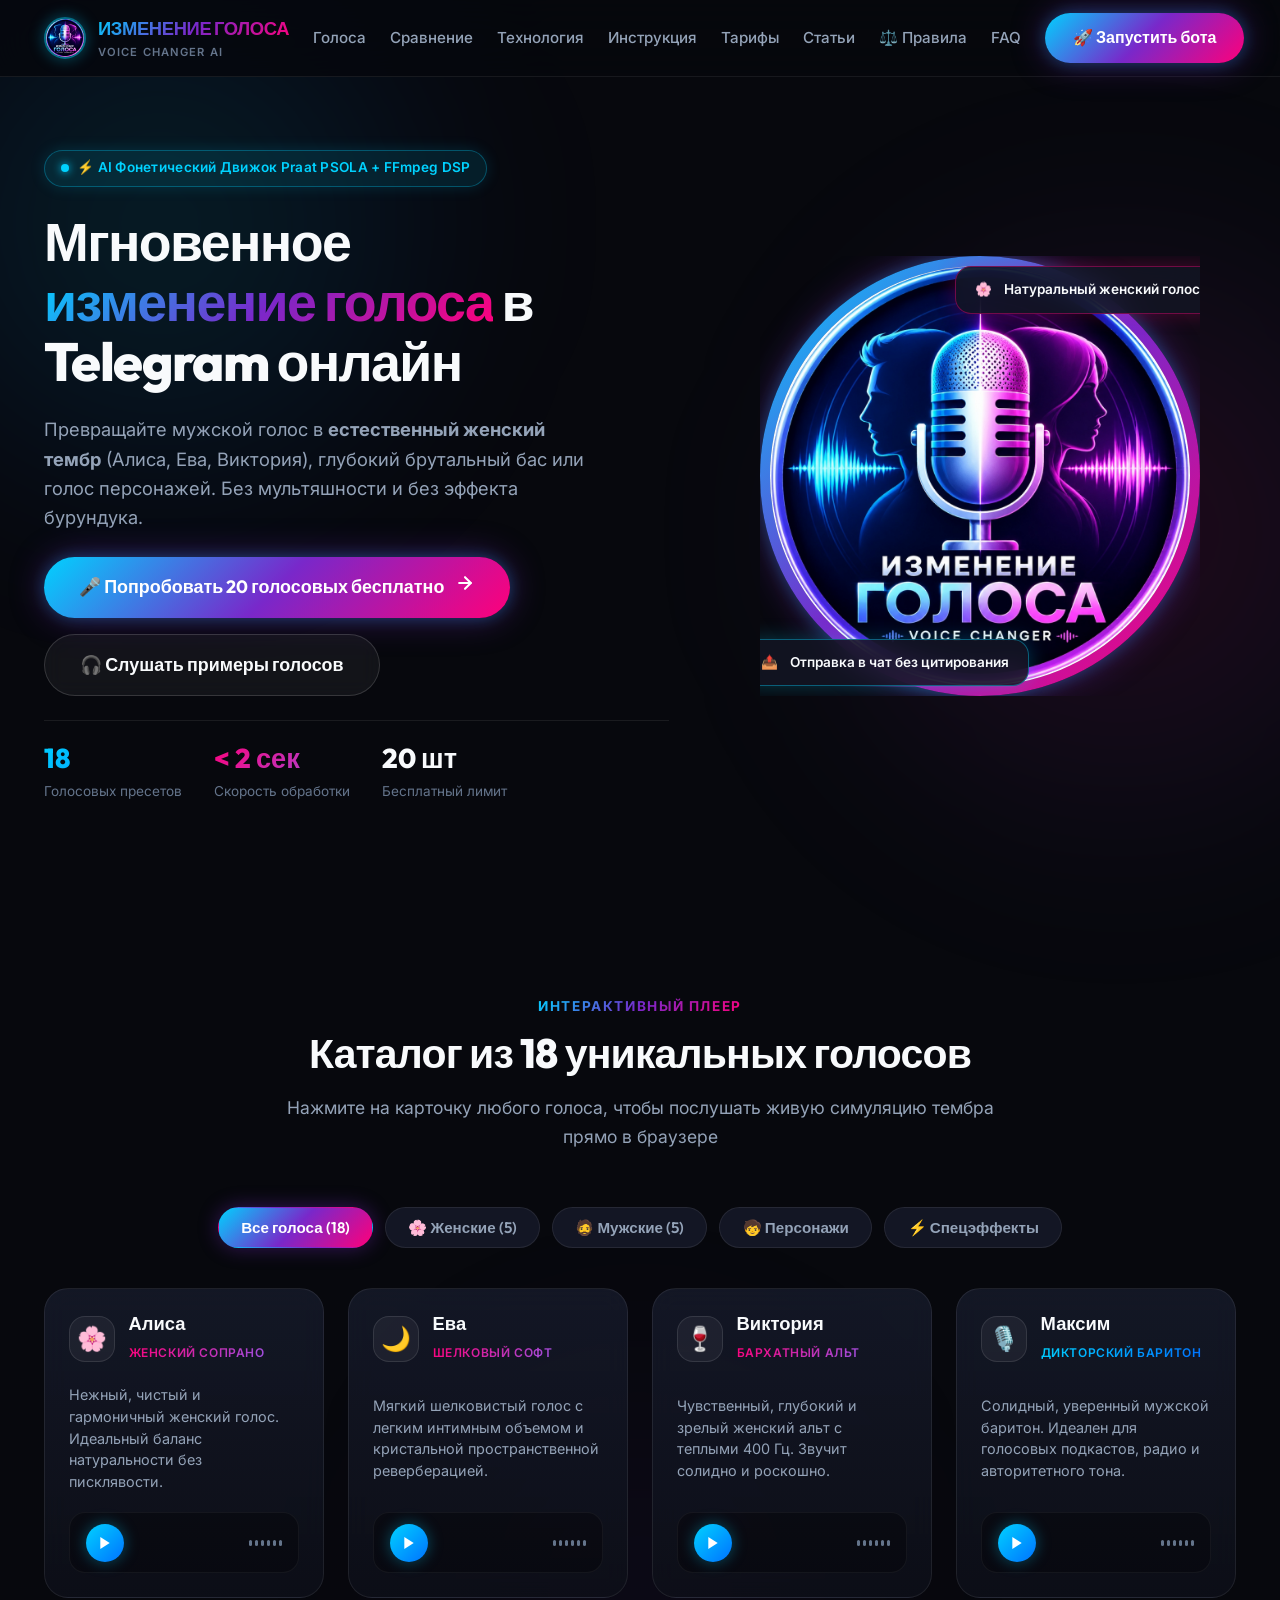
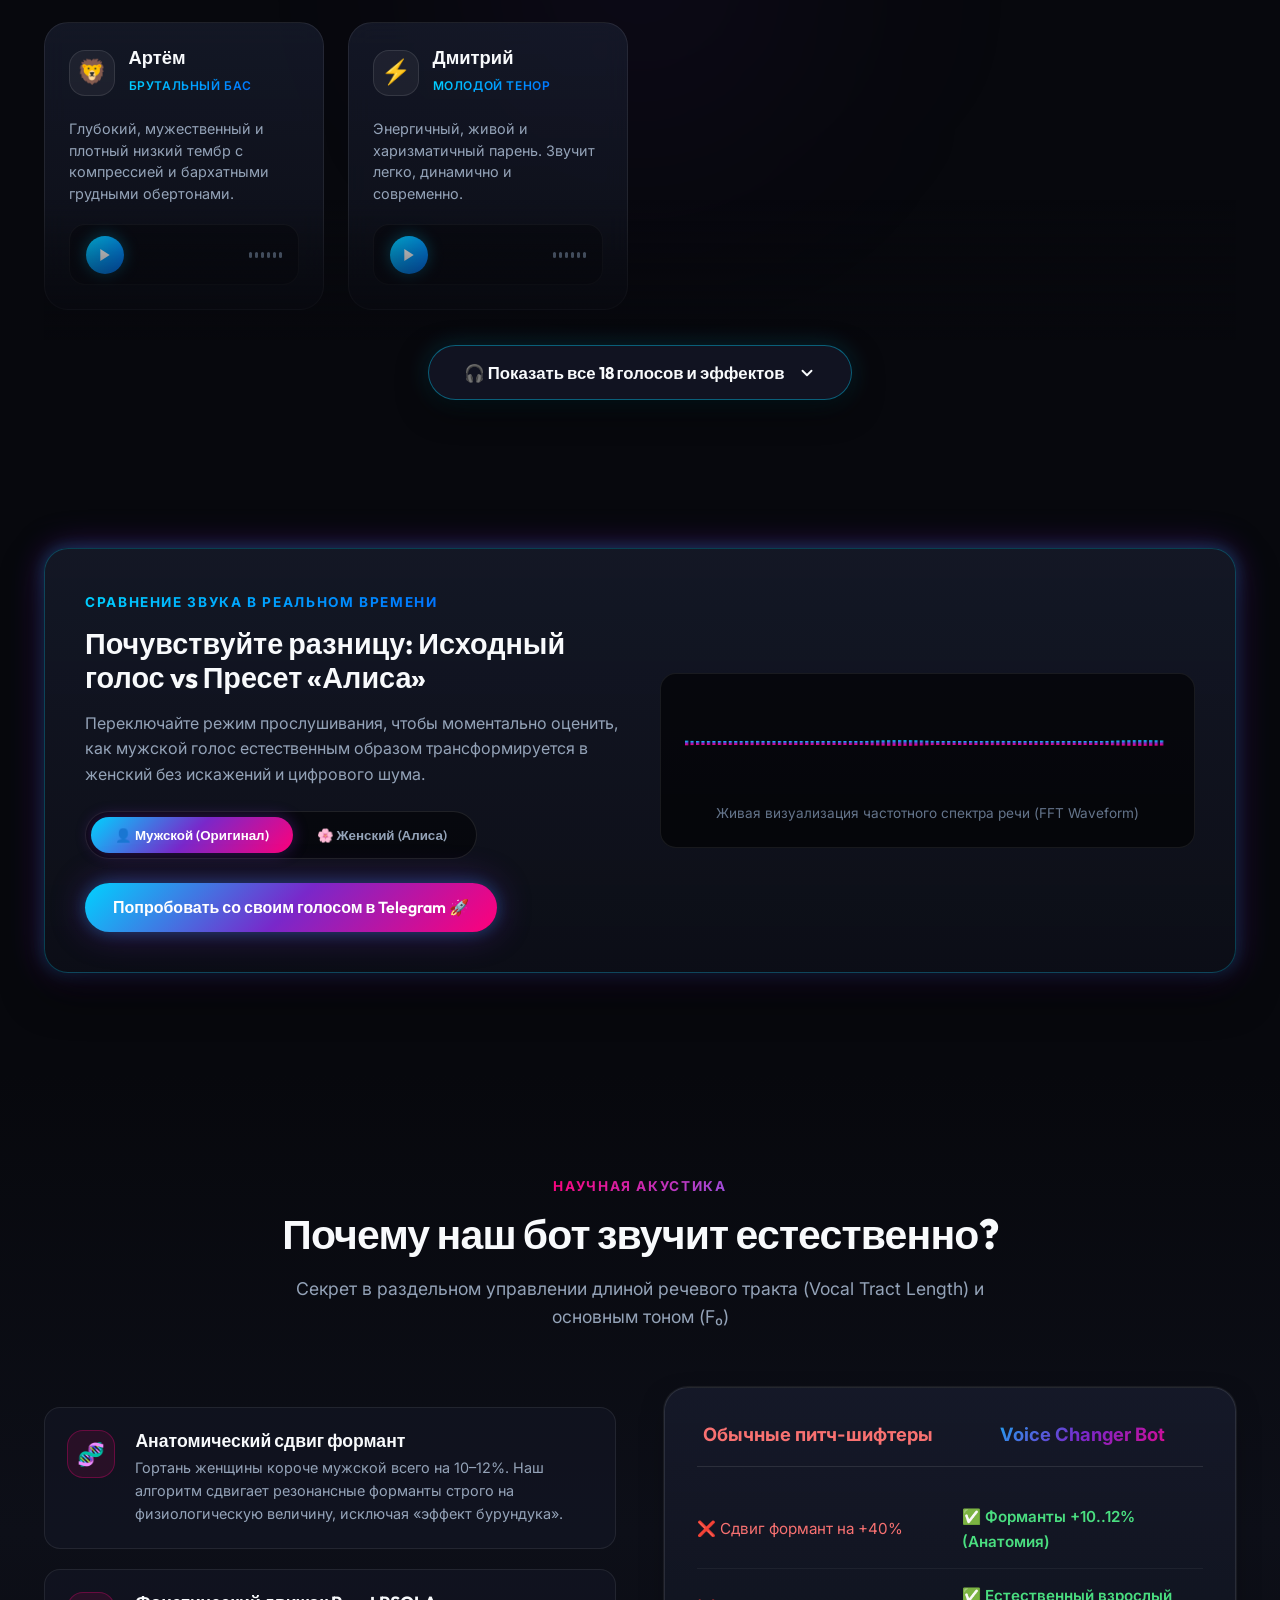
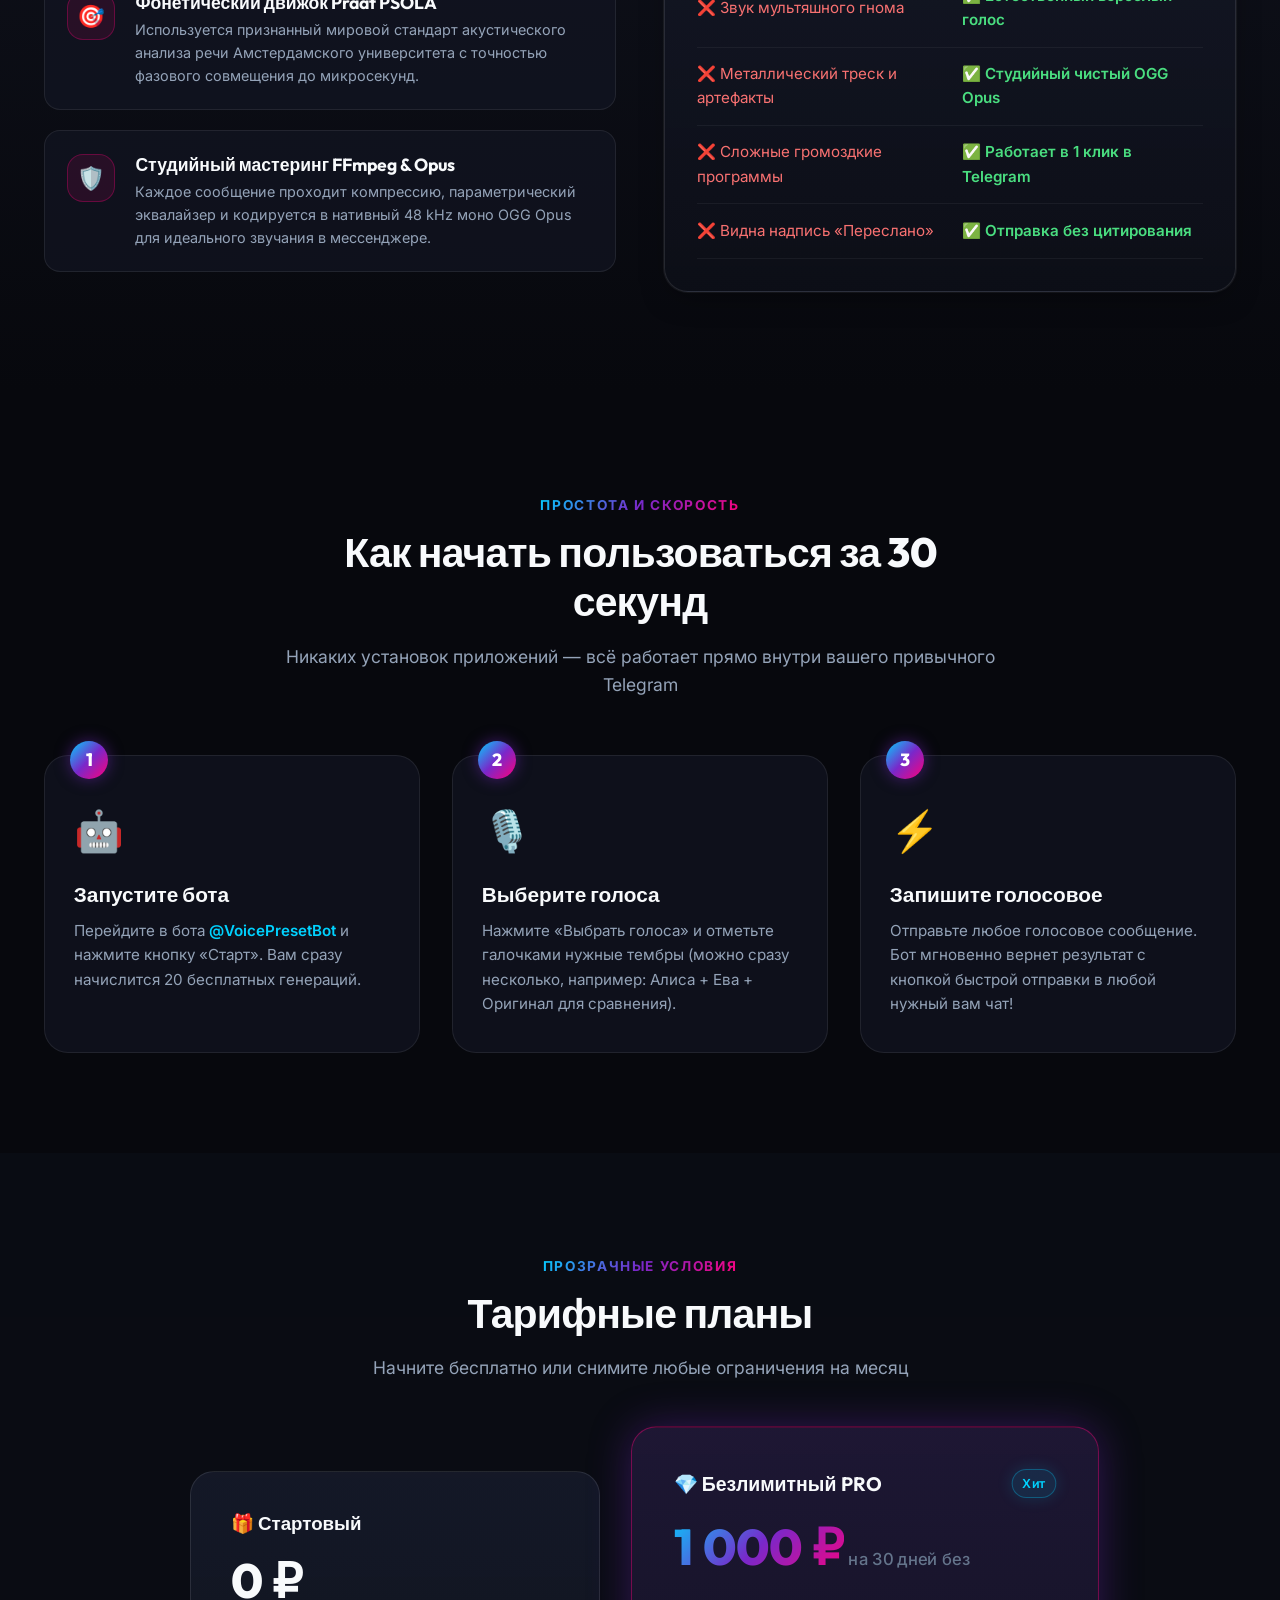
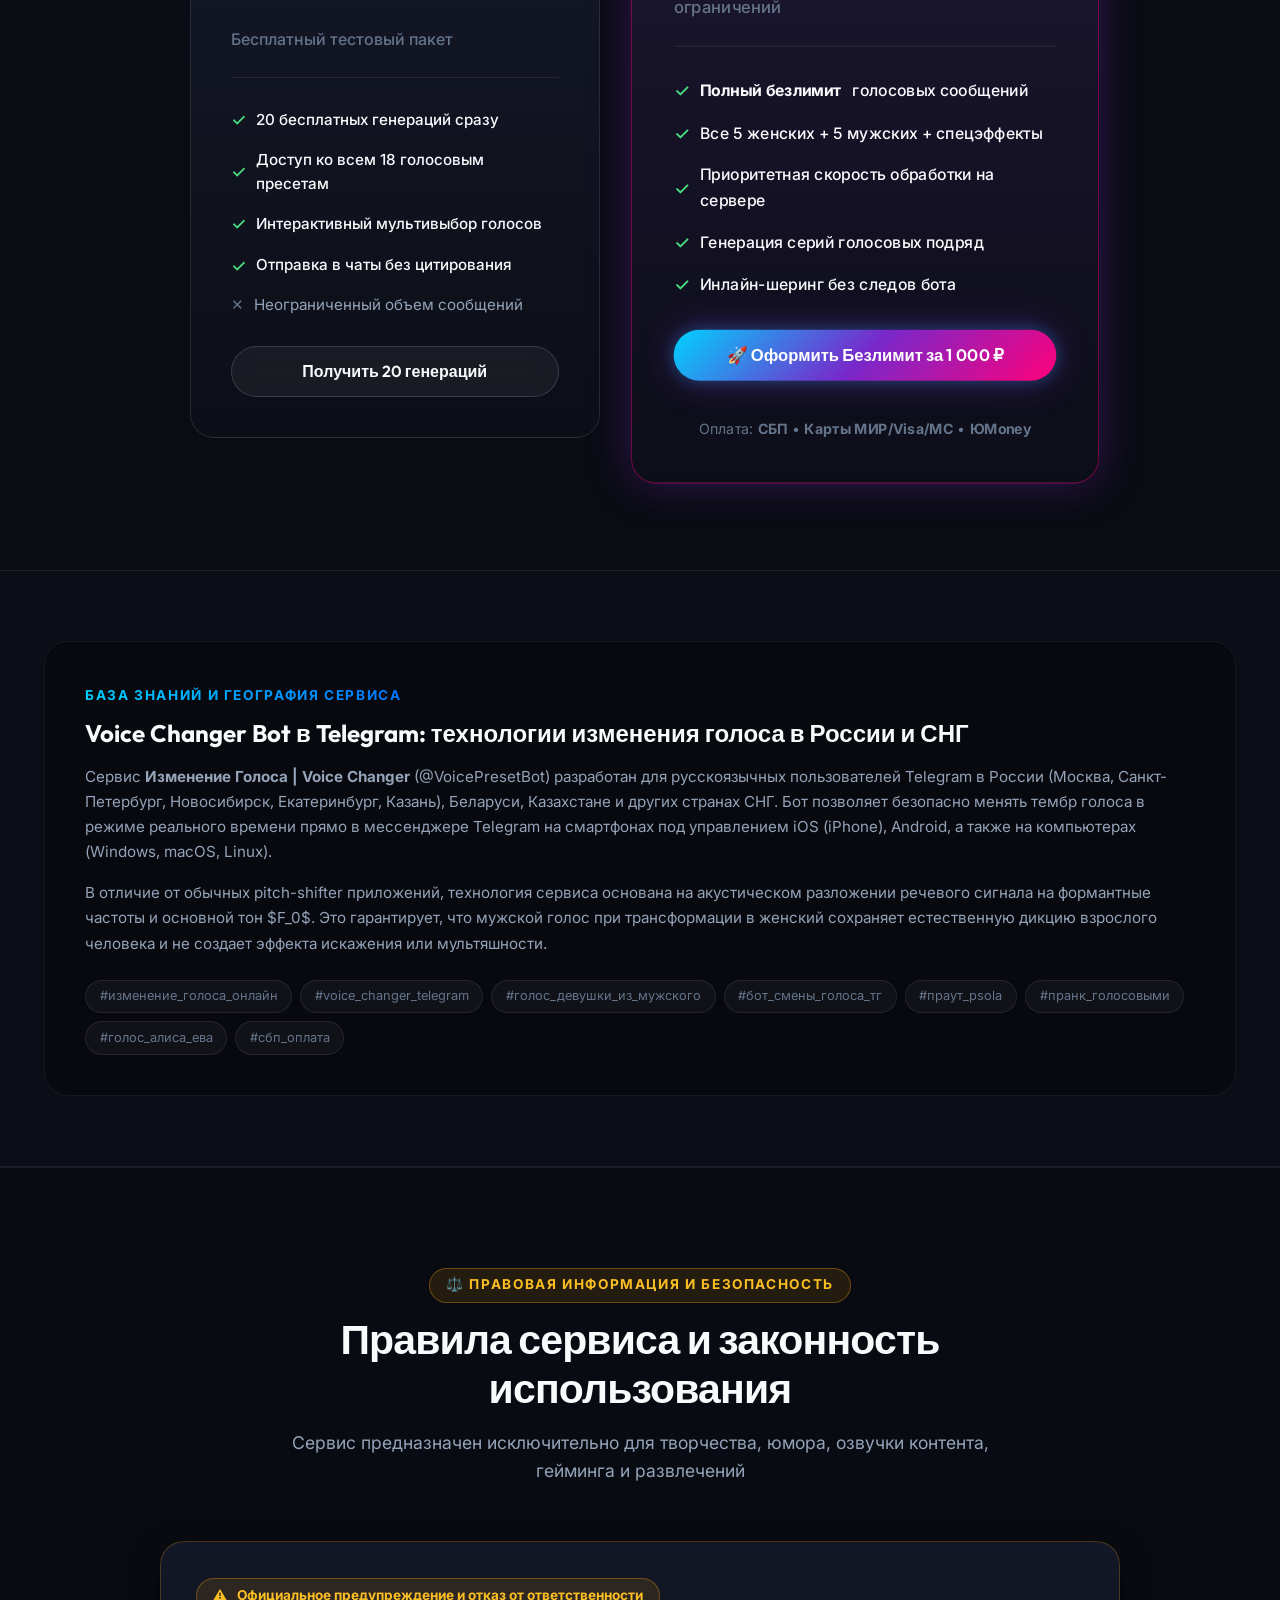
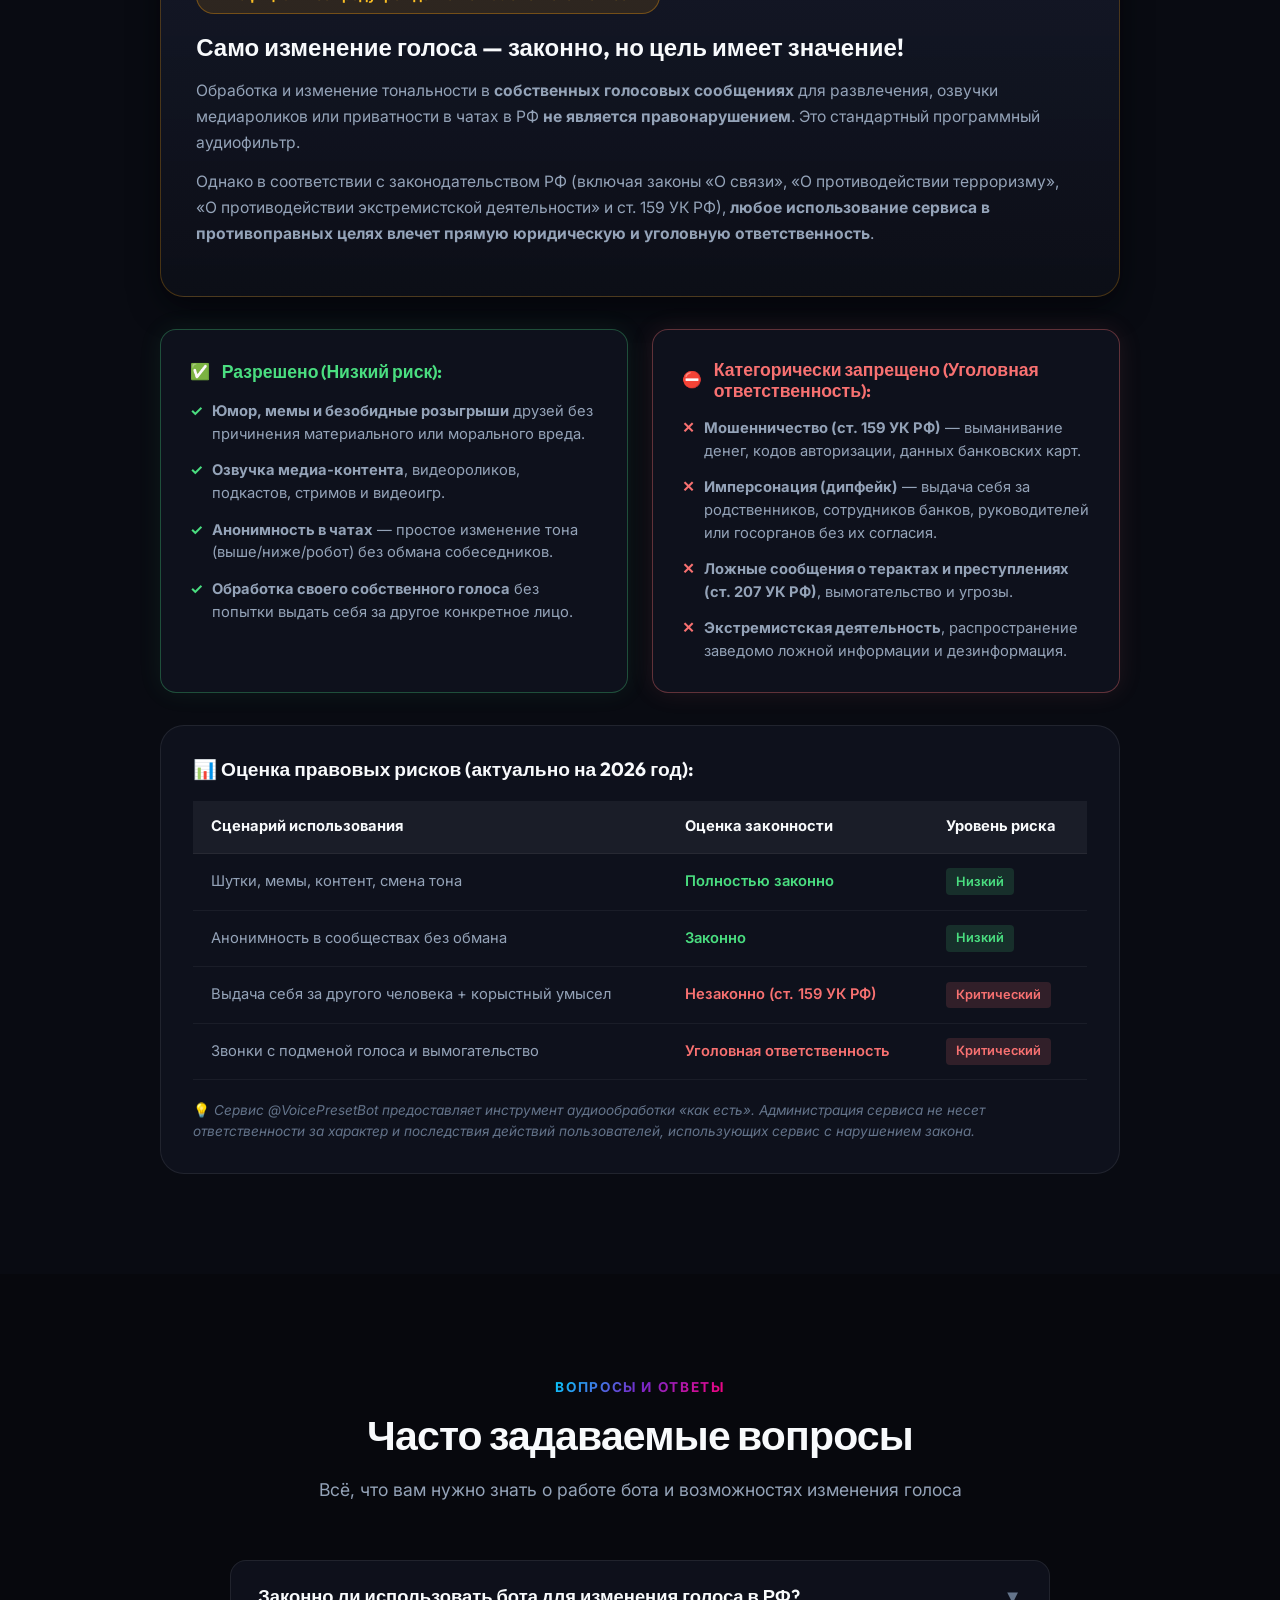
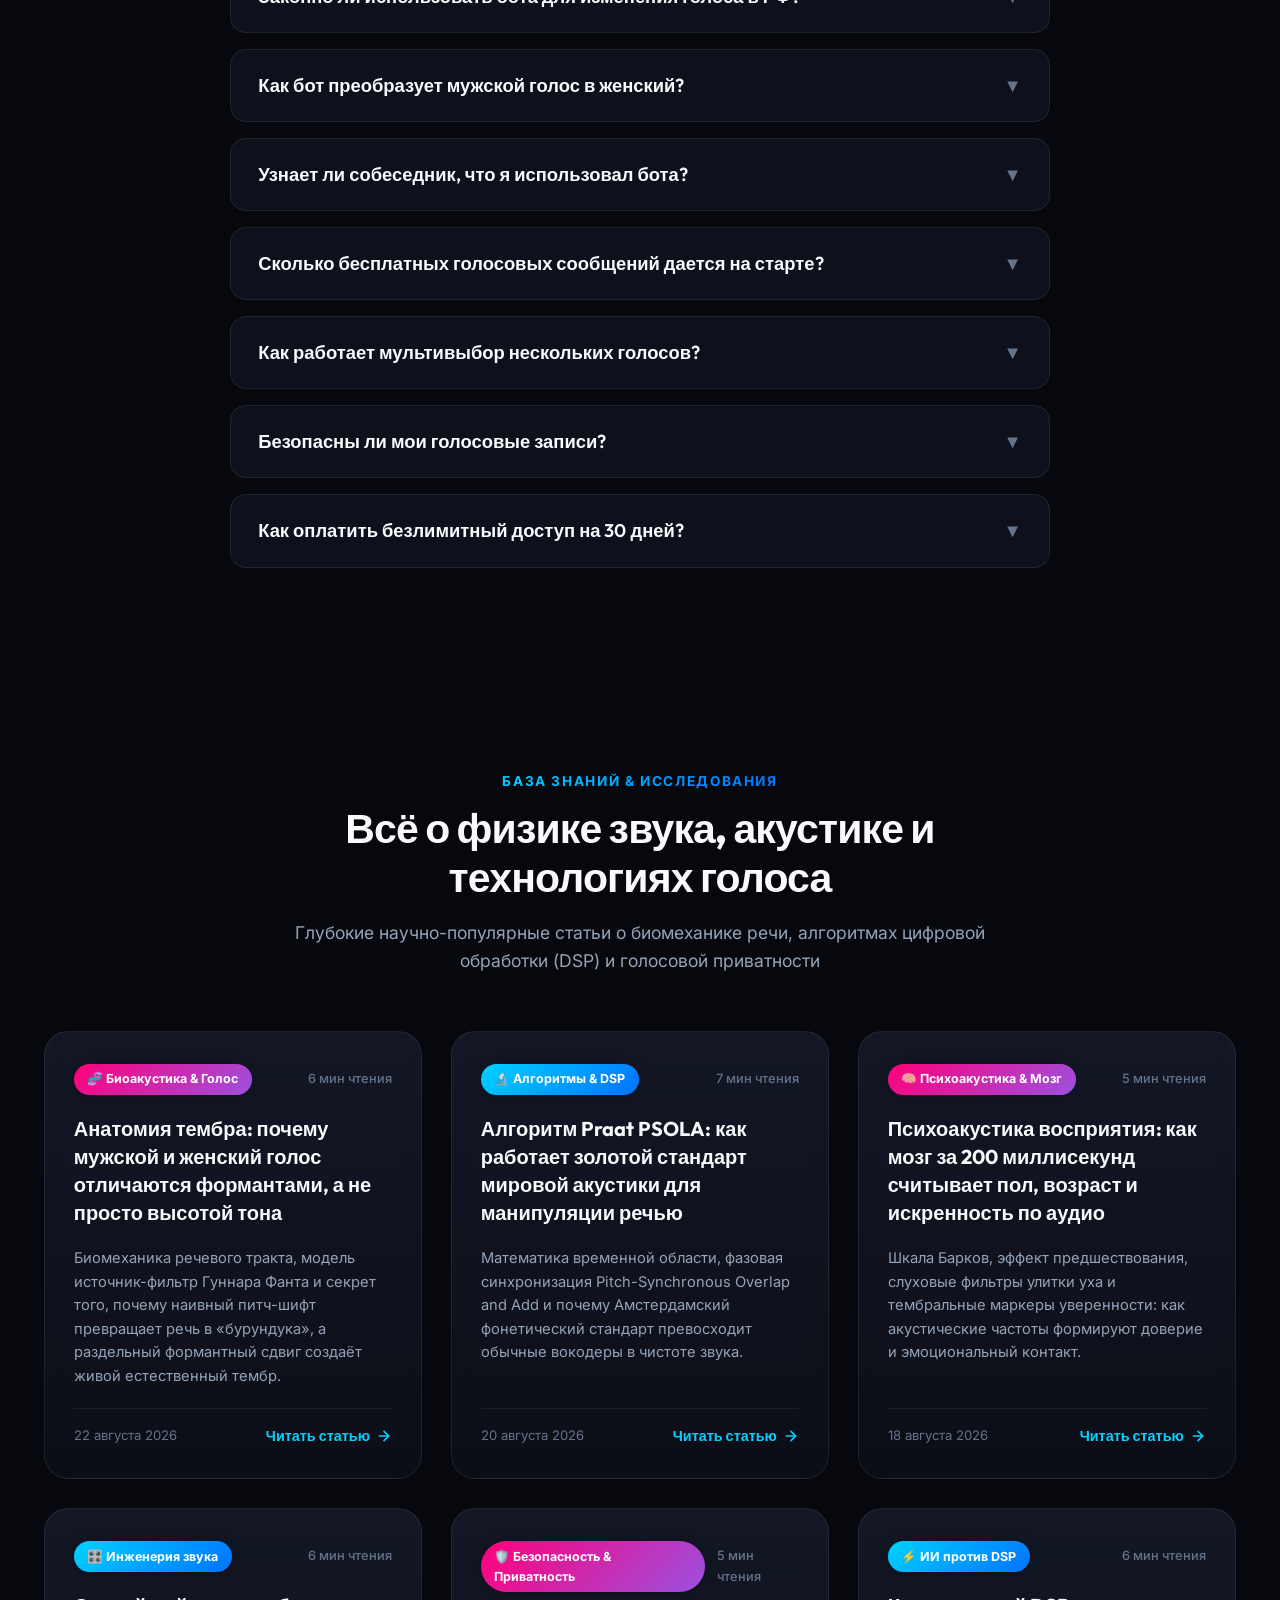
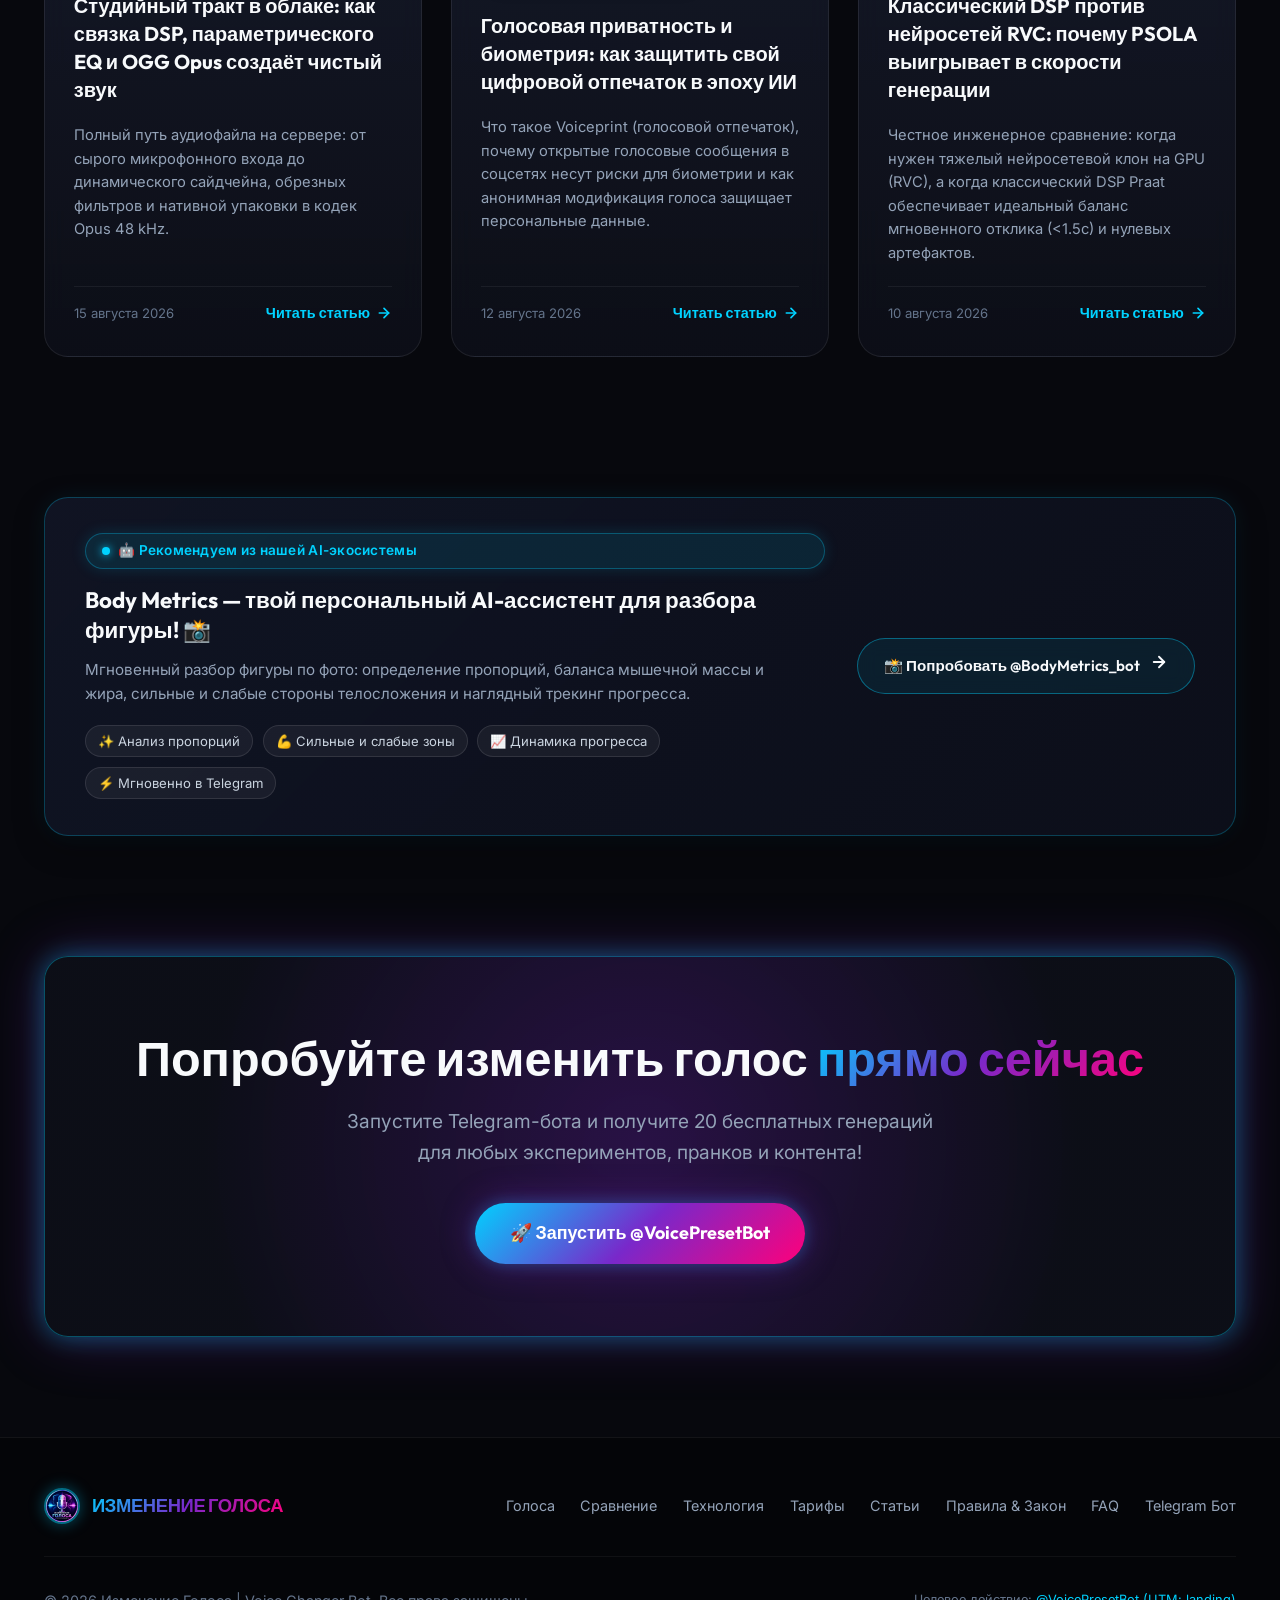
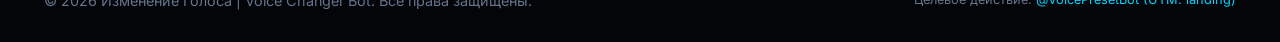
==== commit 75cf1734: "feat: add scientific and educational articles section with interactive modal reader and SEO/GEO opti" ====
--- a/index.html
+++ b/index.html
@@ -113,6 +113,54 @@
             }
           }
         ]
+      },
+      {
+        "@type": "ItemList",
+        "name": "База знаний и статьи о физике звука и обработке голоса",
+        "itemListElement": [
+          {
+            "@type": "Article",
+            "position": 1,
+            "name": "Анатомия тембра: почему мужской и женский голос отличаются формантами, а не просто высотой тона",
+            "headline": "Биомеханика речевого тракта, модель источник-фильтр и раздельный формантный сдвиг",
+            "url": "https://t.me/VoicePresetBot?start=article_anatomy-formants-voice-mechanics"
+          },
+          {
+            "@type": "Article",
+            "position": 2,
+            "name": "Алгоритм Praat PSOLA: как работает золотой стандарт мировой акустики для манипуляции речью",
+            "headline": "Математика временной области и фазовая синхронизация Pitch-Synchronous Overlap and Add",
+            "url": "https://t.me/VoicePresetBot?start=article_praat-psola-algorithm-acoustics"
+          },
+          {
+            "@type": "Article",
+            "position": 3,
+            "name": "Психоакустика восприятия: как мозг за 200 миллисекунд считывает пол, возраст и искренность по аудио",
+            "headline": "Шкала Барков, слуховые фильтры улитки уха и тембральные маркеры уверенности",
+            "url": "https://t.me/VoicePresetBot?start=article_psychoacoustics-voice-perception"
+          },
+          {
+            "@type": "Article",
+            "position": 4,
+            "name": "Студийный тракт в облаке: как связка DSP, параметрического EQ и OGG Opus создаёт чистый звук",
+            "headline": "Многокаскадный процессинг аудиосообщений на сервере для идеального звучания в Telegram",
+            "url": "https://t.me/VoicePresetBot?start=article_cloud-audio-dsp-ffmpeg-opus"
+          },
+          {
+            "@type": "Article",
+            "position": 5,
+            "name": "Голосовая приватность и биометрия: как защитить свой цифровой отпечаток в эпоху ИИ",
+            "headline": "Voiceprint, защита личной информации и анонимное голосовое общение без пересылки",
+            "url": "https://t.me/VoicePresetBot?start=article_voice-privacy-biometrics-security"
+          },
+          {
+            "@type": "Article",
+            "position": 6,
+            "name": "Классический DSP против нейросетей RVC: почему PSOLA выигрывает в скорости генерации",
+            "headline": "Инженерное сравнение: мгновенный отклик DSP против задержек тяжелых нейросетей на GPU",
+            "url": "https://t.me/VoicePresetBot?start=article_dsp-vs-rvc-speed-artifacts-comparison"
+          }
+        ]
       }
     ]
   }
@@ -157,6 +205,7 @@
           <li><a href="#technology" class="nav-link">Технология</a></li>
           <li><a href="#how-it-works" class="nav-link">Инструкция</a></li>
           <li><a href="#pricing" class="nav-link">Тарифы</a></li>
+          <li><a href="#articles" class="nav-link">Статьи</a></li>
           <li><a href="#safety" class="nav-link">⚖️ Правила</a></li>
           <li><a href="#faq" class="nav-link">FAQ</a></li>
           <li class="mobile-nav-cta">
@@ -1092,6 +1141,21 @@
     </div>
   </section>
 
+  <!-- Scientific & Educational Articles Section -->
+  <section id="articles" class="section articles-section">
+    <div class="container">
+      <div class="section-header">
+        <span class="section-tag gradient-text-cyan">База знаний & Исследования</span>
+        <h2 class="section-title">Всё о физике звука, акустике и технологиях голоса</h2>
+        <p class="section-desc">Глубокие научно-популярные статьи о биомеханике речи, алгоритмах цифровой обработки (DSP) и голосовой приватности</p>
+      </div>
+
+      <div id="articlesGrid" class="articles-grid">
+        <!-- Rendered dynamically and crawlable by search engines -->
+      </div>
+    </div>
+  </section>
+
   <!-- Ecosystem Recommendation / Partner Bot Block -->
   <section class="partner-bot-section">
     <div class="container">
@@ -1153,6 +1217,7 @@
           <li><a href="#compare">Сравнение</a></li>
           <li><a href="#technology">Технология</a></li>
           <li><a href="#pricing">Тарифы</a></li>
+          <li><a href="#articles">Статьи</a></li>
           <li><a href="#safety">Правила & Закон</a></li>
           <li><a href="#faq">FAQ</a></li>
           <li><a href="https://t.me/VoicePresetBot?start=landing" target="_blank" rel="noopener noreferrer">Telegram Бот</a></li>
@@ -1180,6 +1245,17 @@
     </a>
   </div>
 
+  <!-- Article Reader Modal Dialog -->
+  <div id="articleModal" class="article-modal" aria-hidden="true" role="dialog">
+    <div class="article-modal-backdrop"></div>
+    <div class="article-modal-container">
+      <button id="closeArticleModalBtn" class="article-modal-close" aria-label="Закрыть статью">✕</button>
+      <div id="articleModalBody" class="article-modal-body">
+        <!-- Loaded dynamically -->
+      </div>
+    </div>
+  </div>
+
   <!-- Scripts -->
   <script src="app.js"></script>
 </body>
--- a/style.css
+++ b/style.css
@@ -1562,6 +1562,401 @@
   }
   .safety-card {
     padding: 1.5rem;
+  }
+}
+
+/* ==========================================================================
+   Scientific & Educational Articles Section
+   ========================================================================== */
+.articles-section {
+  padding: 100px 0;
+  position: relative;
+}
+
+.articles-grid {
+  display: grid;
+  grid-template-columns: repeat(auto-fill, minmax(340px, 1fr));
+  gap: 1.8rem;
+}
+
+.article-card {
+  background: var(--grad-dark-card);
+  border: 1px solid rgba(255, 255, 255, 0.08);
+  border-radius: var(--radius-lg);
+  padding: 2rem 1.8rem;
+  display: flex;
+  flex-direction: column;
+  justify-content: space-between;
+  gap: 1.25rem;
+  transition: transform var(--transition-smooth), border-color var(--transition-smooth), box-shadow var(--transition-smooth);
+  backdrop-filter: blur(12px);
+  cursor: pointer;
+  position: relative;
+  overflow: hidden;
+}
+
+.article-card::before {
+  content: '';
+  position: absolute;
+  top: 0;
+  left: 0;
+  right: 0;
+  height: 3px;
+  background: var(--grad-brand);
+  opacity: 0;
+  transition: opacity var(--transition-fast);
+}
+
+.article-card:hover {
+  transform: translateY(-6px);
+  border-color: rgba(0, 210, 255, 0.35);
+  box-shadow: 0 15px 35px rgba(0, 0, 0, 0.45), 0 0 25px rgba(0, 210, 255, 0.12);
+}
+
+.article-card:hover::before {
+  opacity: 1;
+}
+
+.article-card-header {
+  display: flex;
+  align-items: center;
+  justify-content: space-between;
+  gap: 0.75rem;
+}
+
+.article-badge {
+  display: inline-flex;
+  align-items: center;
+  gap: 0.4rem;
+  padding: 0.35rem 0.85rem;
+  border-radius: var(--radius-full);
+  font-size: 0.78rem;
+  font-weight: 700;
+  color: #ffffff;
+  box-shadow: 0 0 12px rgba(0, 0, 0, 0.3);
+}
+
+.article-read-time {
+  font-size: 0.8rem;
+  color: var(--text-muted);
+  font-weight: 500;
+}
+
+.article-card-title {
+  font-family: var(--font-heading);
+  font-size: 1.25rem;
+  font-weight: 700;
+  line-height: 1.4;
+  color: var(--text-primary);
+}
+
+.article-card-desc {
+  color: var(--text-secondary);
+  font-size: 0.92rem;
+  line-height: 1.6;
+  flex: 1;
+}
+
+.article-card-footer {
+  display: flex;
+  align-items: center;
+  justify-content: space-between;
+  padding-top: 1rem;
+  border-top: 1px solid rgba(255, 255, 255, 0.06);
+}
+
+.article-date {
+  font-size: 0.82rem;
+  color: var(--text-muted);
+}
+
+.btn-read-article {
+  background: transparent;
+  border: none;
+  color: var(--neon-cyan);
+  font-family: var(--font-heading);
+  font-size: 0.9rem;
+  font-weight: 700;
+  display: inline-flex;
+  align-items: center;
+  gap: 0.4rem;
+  cursor: pointer;
+  transition: gap var(--transition-fast), color var(--transition-fast);
+}
+
+.btn-read-article:hover {
+  color: var(--text-primary);
+  gap: 0.65rem;
+}
+
+/* ==========================================================================
+   Article Reading Modal Box
+   ========================================================================== */
+body.modal-open {
+  overflow: hidden;
+}
+
+.article-modal {
+  position: fixed;
+  inset: 0;
+  z-index: 9999;
+  display: flex;
+  align-items: center;
+  justify-content: center;
+  padding: 1.5rem;
+  opacity: 0;
+  visibility: hidden;
+  transition: opacity var(--transition-smooth), visibility var(--transition-smooth);
+}
+
+.article-modal.is-open {
+  opacity: 1;
+  visibility: visible;
+}
+
+.article-modal-backdrop {
+  position: absolute;
+  inset: 0;
+  background: rgba(4, 5, 10, 0.85);
+  backdrop-filter: blur(16px);
+  -webkit-backdrop-filter: blur(16px);
+}
+
+.article-modal-container {
+  position: relative;
+  background: #0d0f18;
+  border: 1px solid rgba(0, 210, 255, 0.3);
+  border-radius: var(--radius-lg);
+  max-width: 820px;
+  width: 100%;
+  max-height: 90vh;
+  display: flex;
+  flex-direction: column;
+  box-shadow: 0 25px 60px rgba(0, 0, 0, 0.8), var(--glow-brand);
+  z-index: 10;
+  animation: modalPopIn 0.3s cubic-bezier(0.16, 1, 0.3, 1);
+  overflow: hidden;
+}
+
+@keyframes modalPopIn {
+  from {
+    transform: scale(0.94) translateY(20px);
+    opacity: 0;
+  }
+  to {
+    transform: scale(1) translateY(0);
+    opacity: 1;
+  }
+}
+
+.article-modal-close {
+  position: absolute;
+  top: 1.2rem;
+  right: 1.2rem;
+  width: 40px;
+  height: 40px;
+  background: rgba(255, 255, 255, 0.08);
+  border: 1px solid rgba(255, 255, 255, 0.15);
+  border-radius: 50%;
+  color: var(--text-secondary);
+  font-size: 1.2rem;
+  cursor: pointer;
+  display: flex;
+  align-items: center;
+  justify-content: center;
+  z-index: 20;
+  transition: all var(--transition-fast);
+}
+
+.article-modal-close:hover {
+  background: var(--neon-magenta);
+  border-color: var(--neon-magenta);
+  color: #ffffff;
+  transform: rotate(90deg);
+}
+
+.article-modal-body {
+  padding: 3rem 2.8rem;
+  overflow-y: auto;
+  -webkit-overflow-scrolling: touch;
+}
+
+.modal-article-header {
+  margin-bottom: 2rem;
+  padding-bottom: 1.5rem;
+  border-bottom: 1px solid rgba(255, 255, 255, 0.08);
+}
+
+.modal-article-meta {
+  display: flex;
+  align-items: center;
+  gap: 1rem;
+  flex-wrap: wrap;
+  margin-bottom: 1rem;
+  font-size: 0.85rem;
+  color: var(--text-muted);
+}
+
+.modal-article-title {
+  font-family: var(--font-heading);
+  font-size: clamp(1.6rem, 2.8vw, 2.2rem);
+  font-weight: 800;
+  line-height: 1.3;
+  color: var(--text-primary);
+}
+
+.modal-article-content {
+  font-size: 1.02rem;
+  line-height: 1.75;
+  color: var(--text-secondary);
+  display: flex;
+  flex-direction: column;
+  gap: 1.25rem;
+}
+
+.modal-article-content .article-lead {
+  font-size: 1.15rem;
+  color: var(--text-primary);
+  line-height: 1.7;
+  font-weight: 400;
+}
+
+.modal-article-content h3 {
+  font-family: var(--font-heading);
+  font-size: 1.35rem;
+  font-weight: 700;
+  color: var(--text-primary);
+  margin-top: 1rem;
+  margin-bottom: -0.25rem;
+}
+
+.modal-article-content p {
+  color: #cbd5e1;
+}
+
+.modal-article-content code {
+  background: rgba(0, 210, 255, 0.1);
+  color: var(--neon-cyan);
+  padding: 0.15rem 0.45rem;
+  border-radius: 4px;
+  font-family: monospace;
+  font-size: 0.9em;
+  border: 1px solid rgba(0, 210, 255, 0.2);
+}
+
+.modal-article-content ul,
+.modal-article-content ol {
+  padding-left: 1.5rem;
+  display: flex;
+  flex-direction: column;
+  gap: 0.65rem;
+  color: #cbd5e1;
+}
+
+.modal-article-content li strong {
+  color: var(--text-primary);
+}
+
+.article-quote-box {
+  background: linear-gradient(135deg, rgba(121, 40, 202, 0.15), rgba(0, 210, 255, 0.1));
+  border-left: 4px solid var(--neon-cyan);
+  padding: 1.25rem 1.5rem;
+  border-radius: 0 var(--radius-md) var(--radius-md) 0;
+  font-style: italic;
+  color: #f1f5f9;
+  margin: 0.5rem 0;
+}
+
+.article-table {
+  width: 100%;
+  border-collapse: collapse;
+  margin: 1rem 0;
+  font-size: 0.95rem;
+}
+
+.article-table th {
+  background: rgba(255, 255, 255, 0.08);
+  padding: 0.85rem 1rem;
+  text-align: left;
+  color: var(--text-primary);
+  font-weight: 700;
+  border-bottom: 1px solid rgba(255, 255, 255, 0.15);
+}
+
+.article-table td {
+  padding: 0.85rem 1rem;
+  border-bottom: 1px solid rgba(255, 255, 255, 0.06);
+  color: var(--text-secondary);
+}
+
+.article-table tr:hover td {
+  background: rgba(255, 255, 255, 0.03);
+}
+
+.modal-article-tags {
+  display: flex;
+  flex-wrap: wrap;
+  gap: 0.5rem;
+  margin-top: 1.5rem;
+  padding-top: 1.25rem;
+  border-top: 1px solid rgba(255, 255, 255, 0.06);
+}
+
+.article-kw-tag {
+  font-size: 0.8rem;
+  color: var(--neon-cyan);
+  background: rgba(0, 210, 255, 0.06);
+  padding: 0.25rem 0.65rem;
+  border-radius: var(--radius-full);
+  border: 1px solid rgba(0, 210, 255, 0.15);
+}
+
+.modal-article-cta-box {
+  margin-top: 2rem;
+  background: linear-gradient(135deg, rgba(25, 30, 52, 0.9) 0%, rgba(13, 16, 28, 0.95) 100%);
+  border: 1px solid rgba(255, 0, 122, 0.35);
+  border-radius: var(--radius-md);
+  padding: 1.8rem;
+  display: flex;
+  align-items: center;
+  justify-content: space-between;
+  gap: 1.5rem;
+  box-shadow: 0 10px 30px rgba(0, 0, 0, 0.4), 0 0 20px rgba(255, 0, 122, 0.15);
+}
+
+.modal-cta-text h4 {
+  font-family: var(--font-heading);
+  font-size: 1.15rem;
+  color: var(--text-primary);
+  margin-bottom: 0.35rem;
+}
+
+.modal-cta-text p {
+  font-size: 0.9rem;
+  color: var(--text-secondary);
+}
+
+@media (max-width: 768px) {
+  .articles-grid {
+    grid-template-columns: 1fr;
+  }
+
+  .article-modal {
+    padding: 0.75rem;
+  }
+
+  .article-modal-body {
+    padding: 2rem 1.4rem;
+  }
+
+  .modal-article-cta-box {
+    flex-direction: column;
+    align-items: flex-start;
+  }
+
+  .modal-article-cta-box .btn {
+    width: 100%;
+    justify-content: center;
   }
 }
 
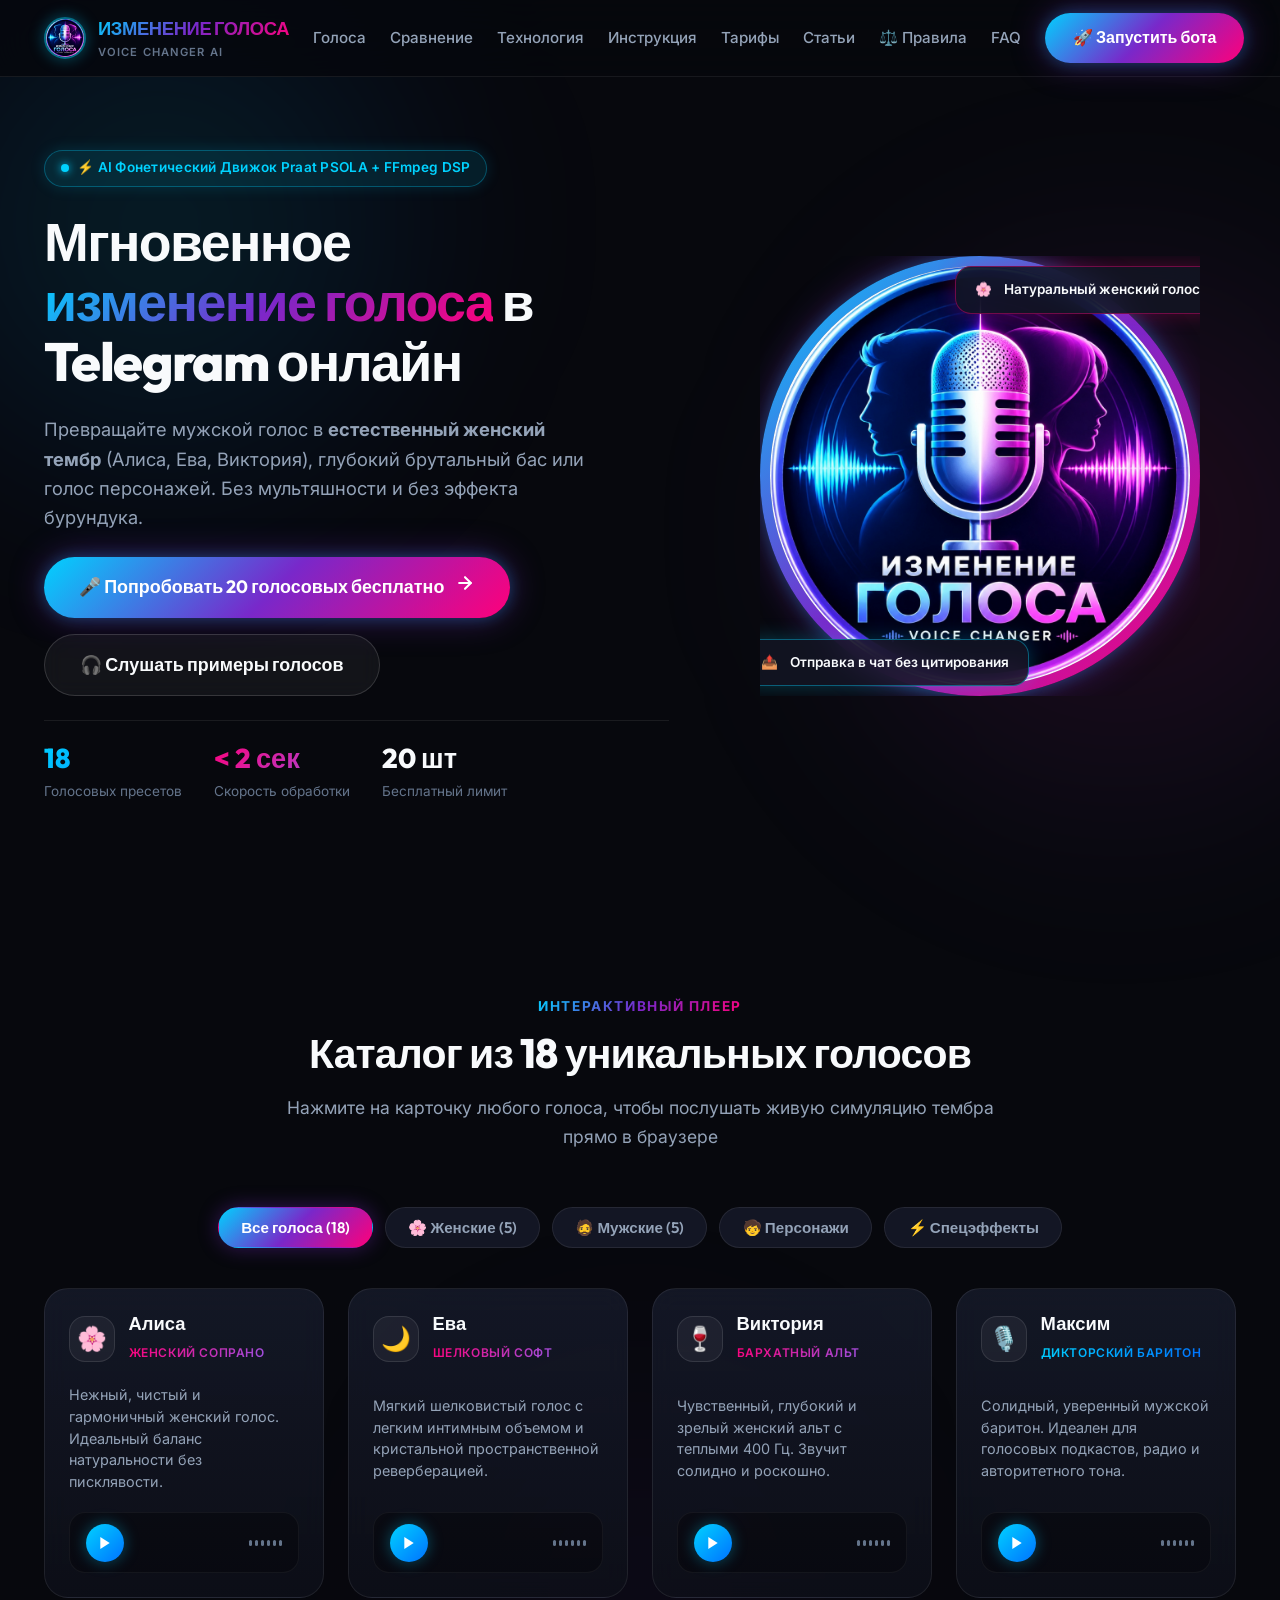
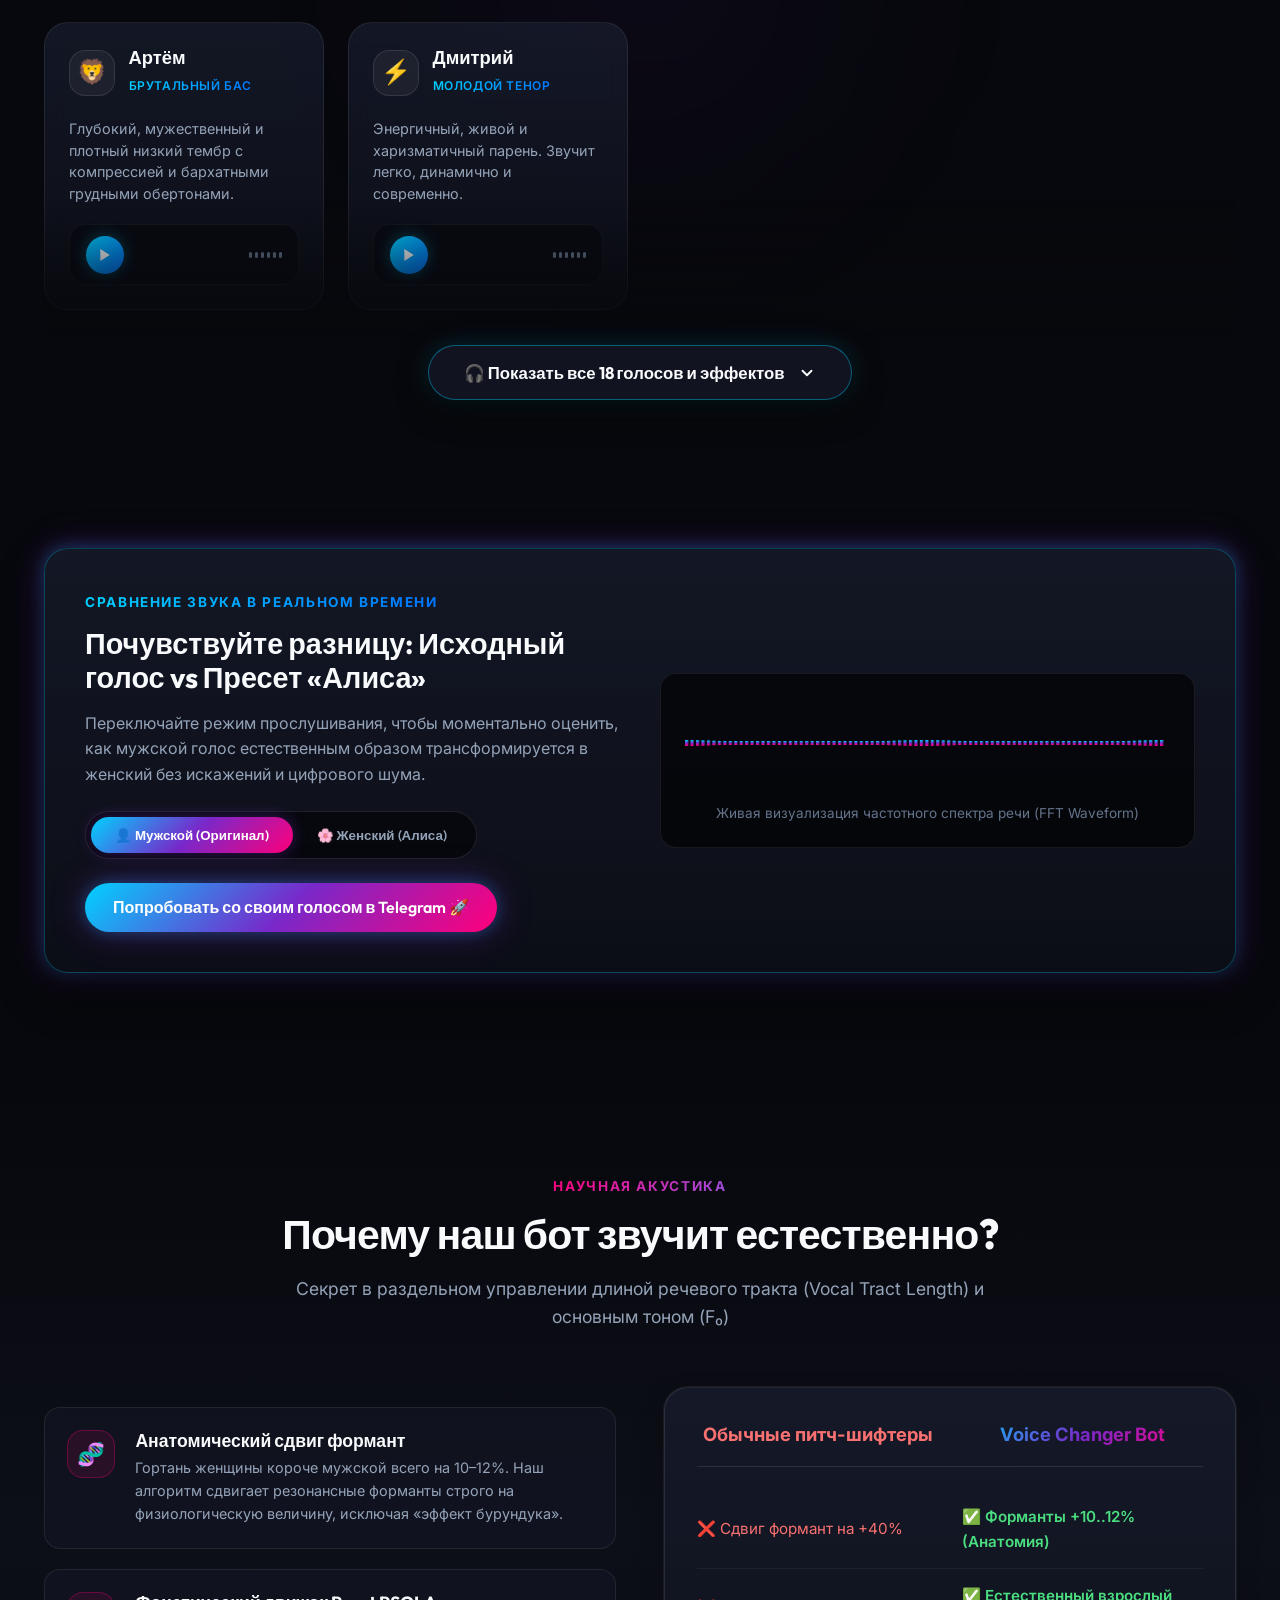
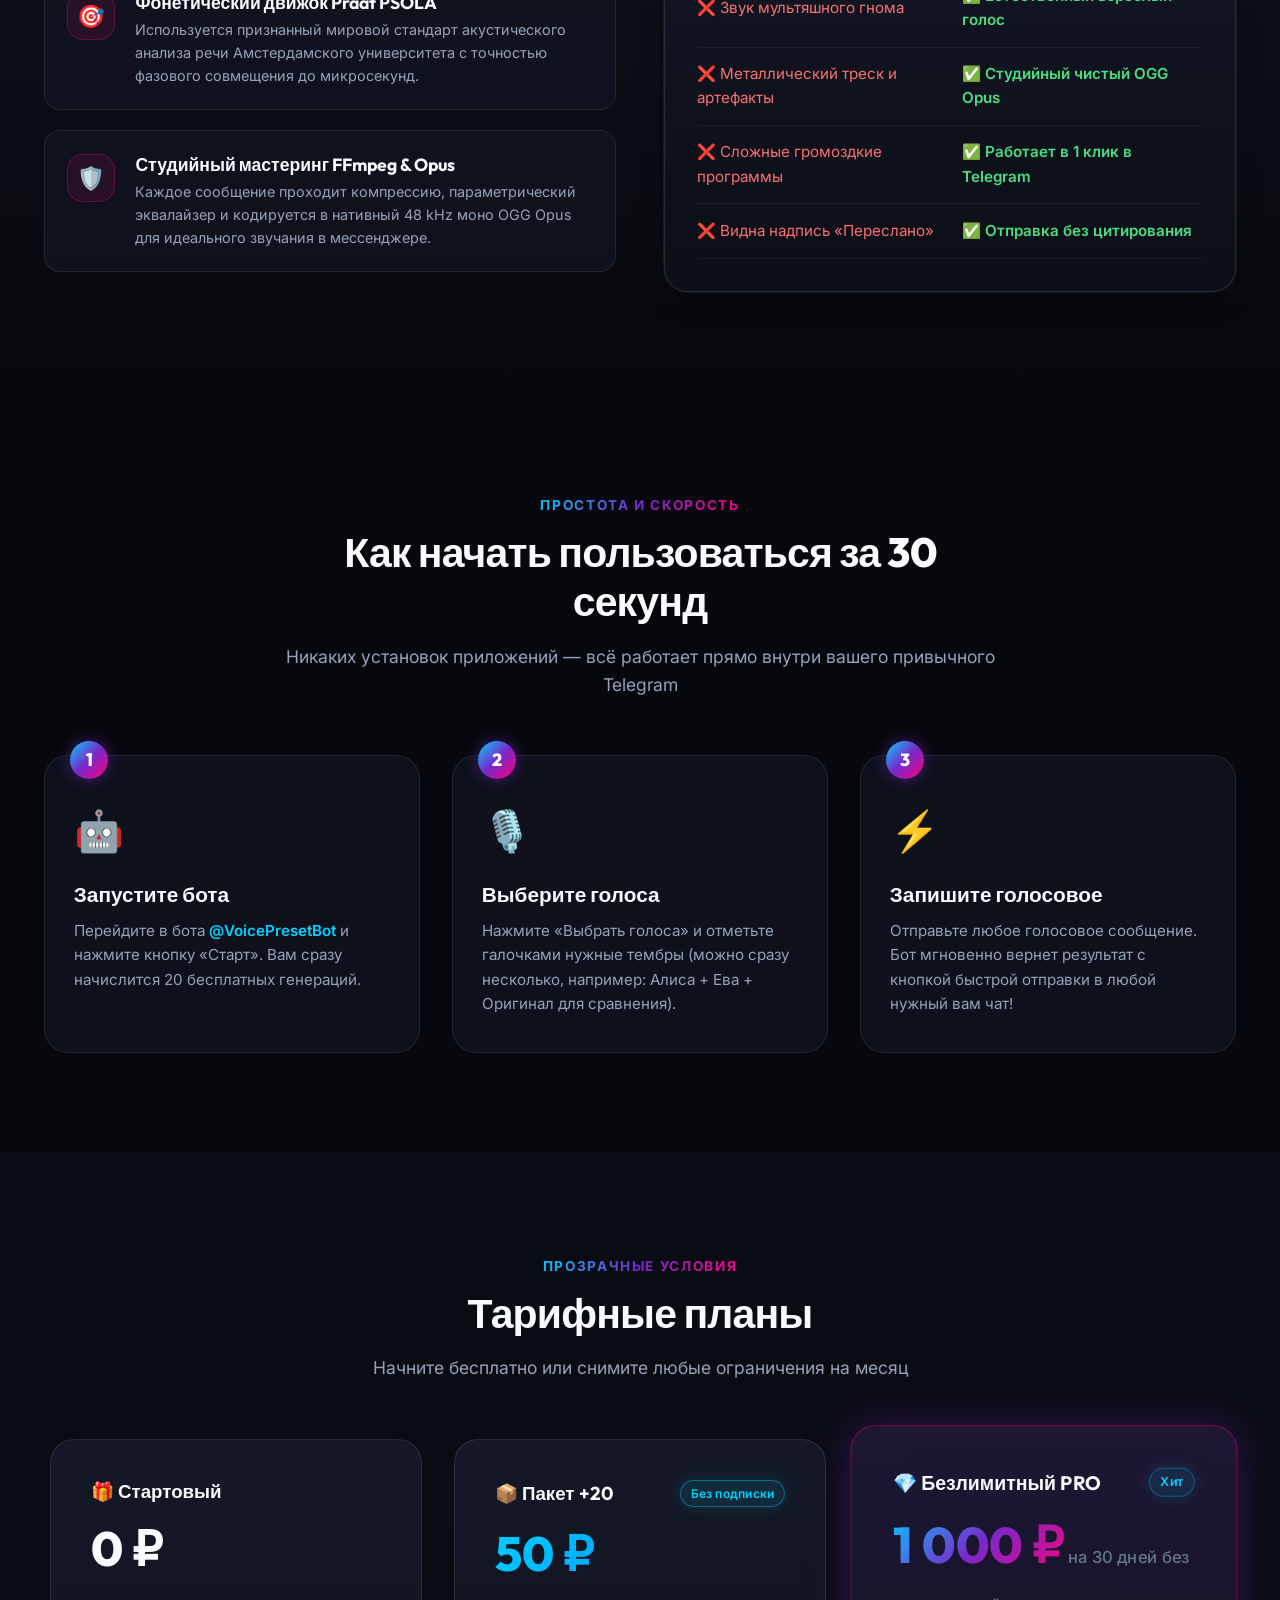
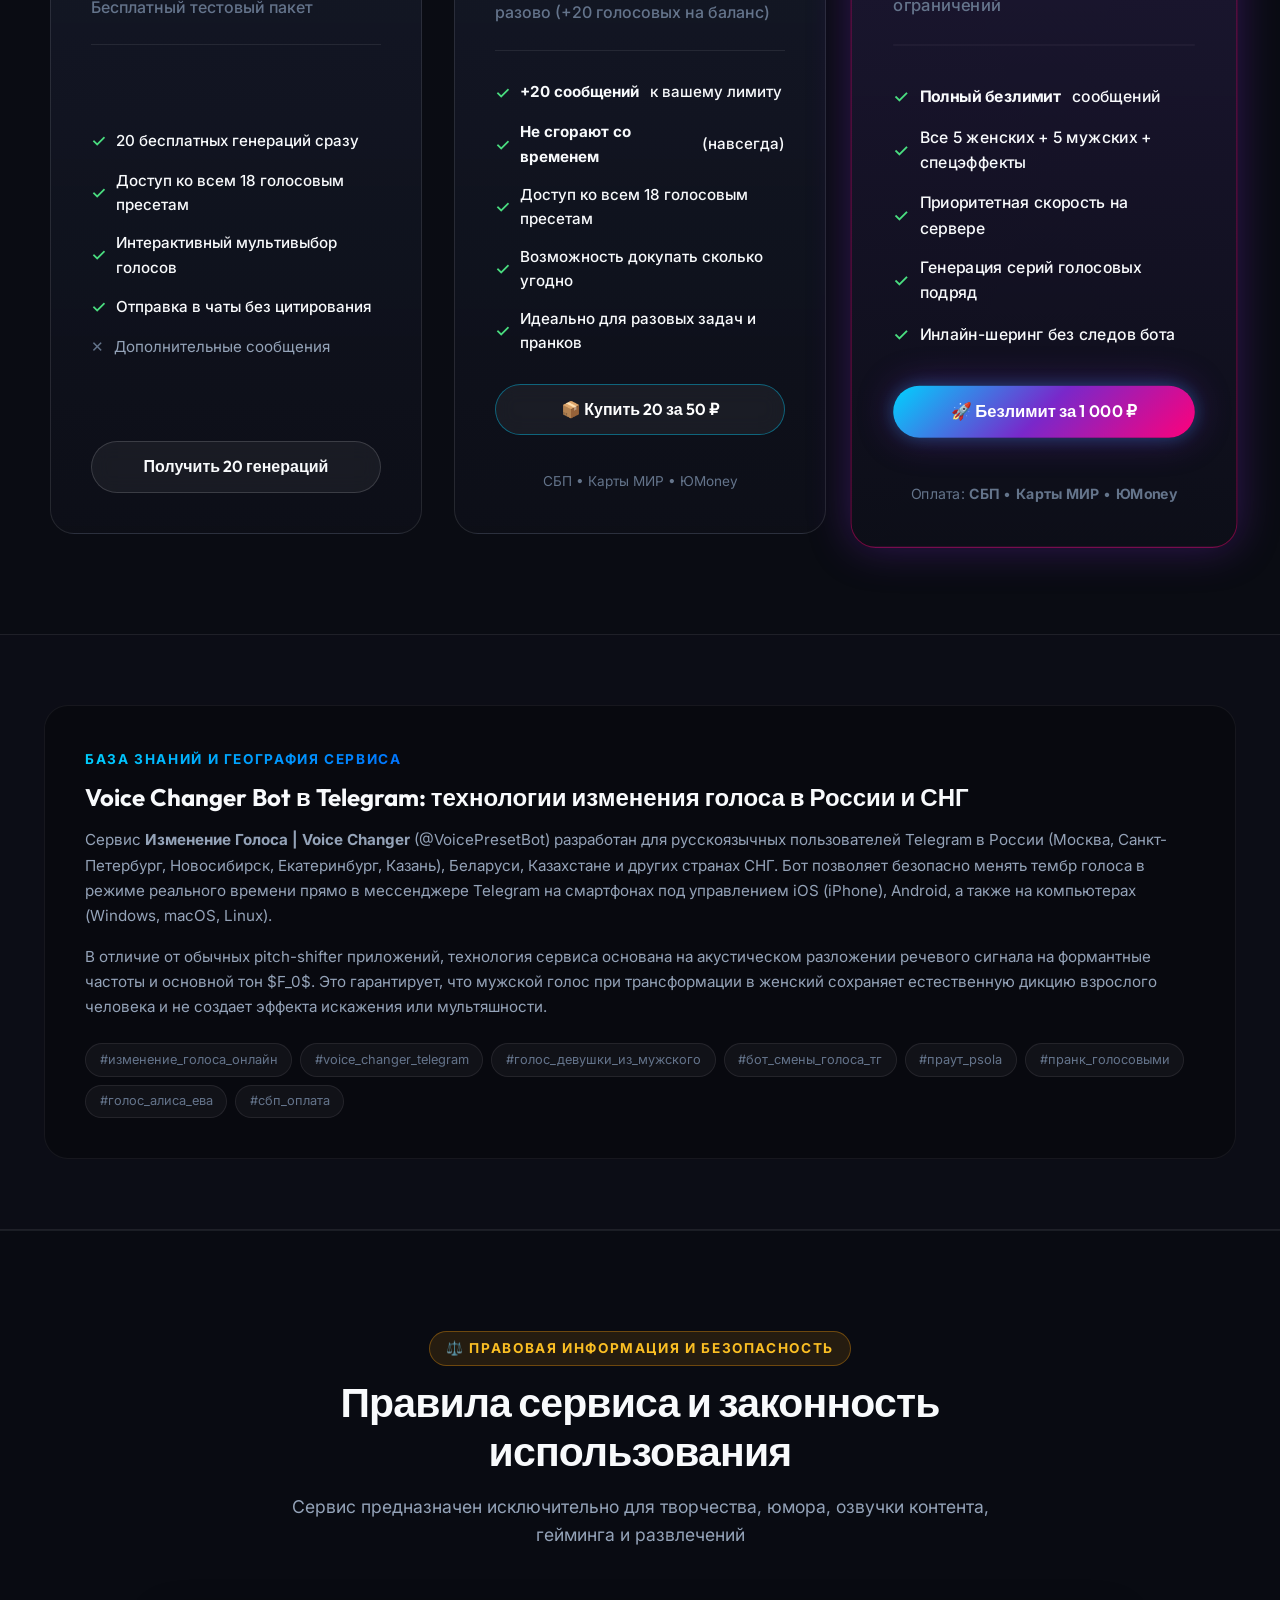
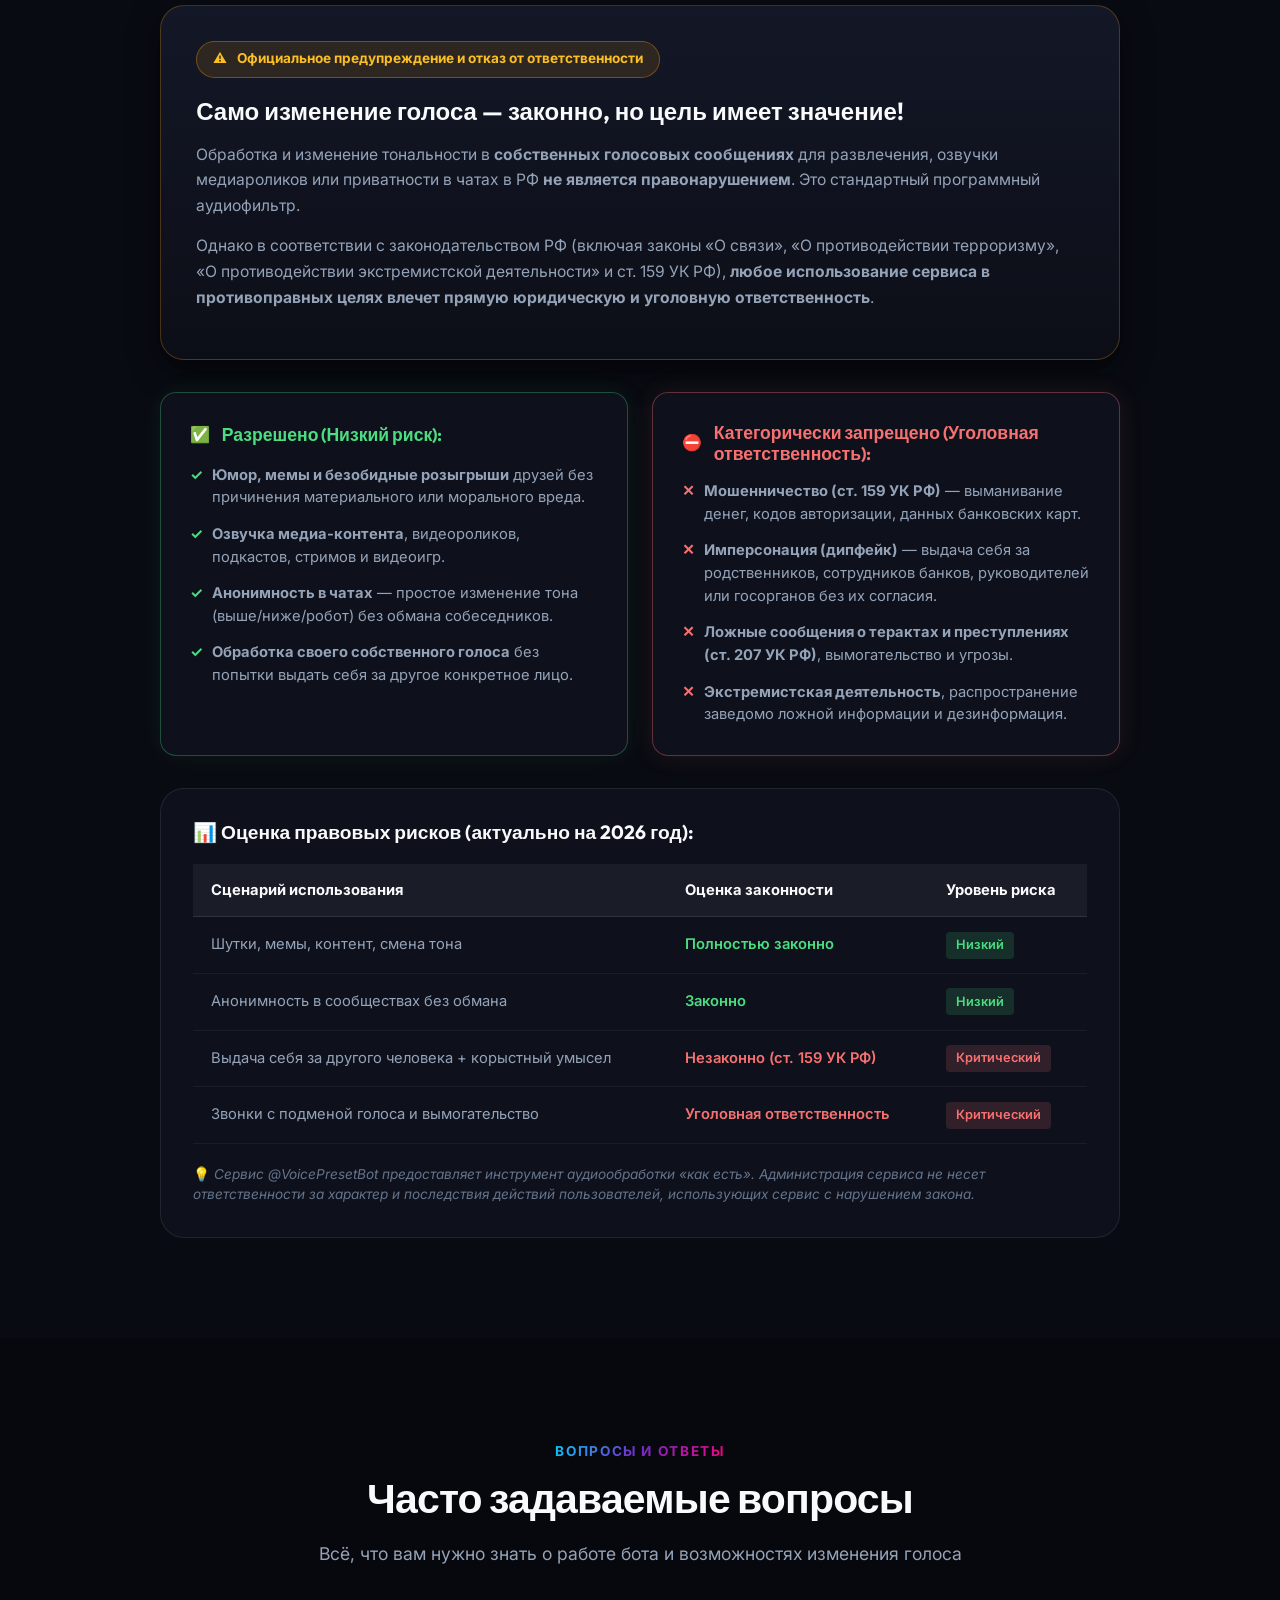
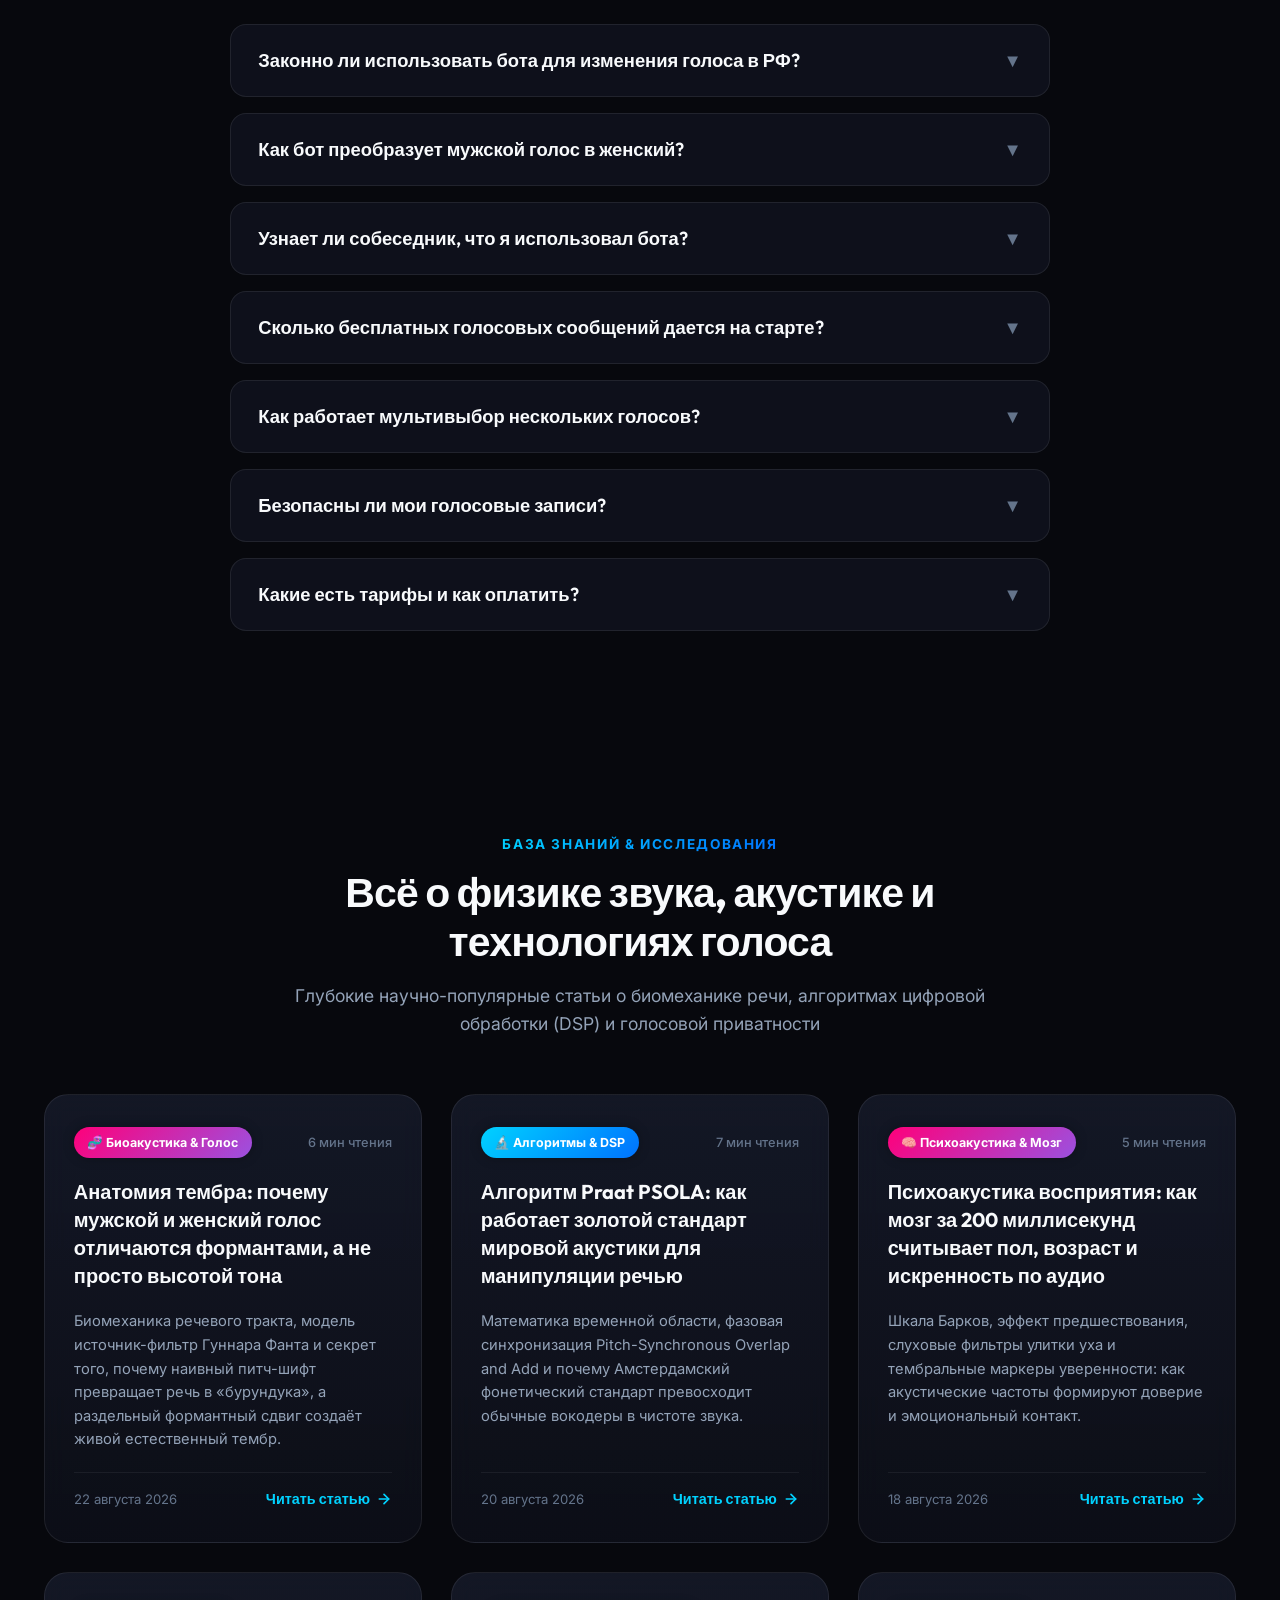
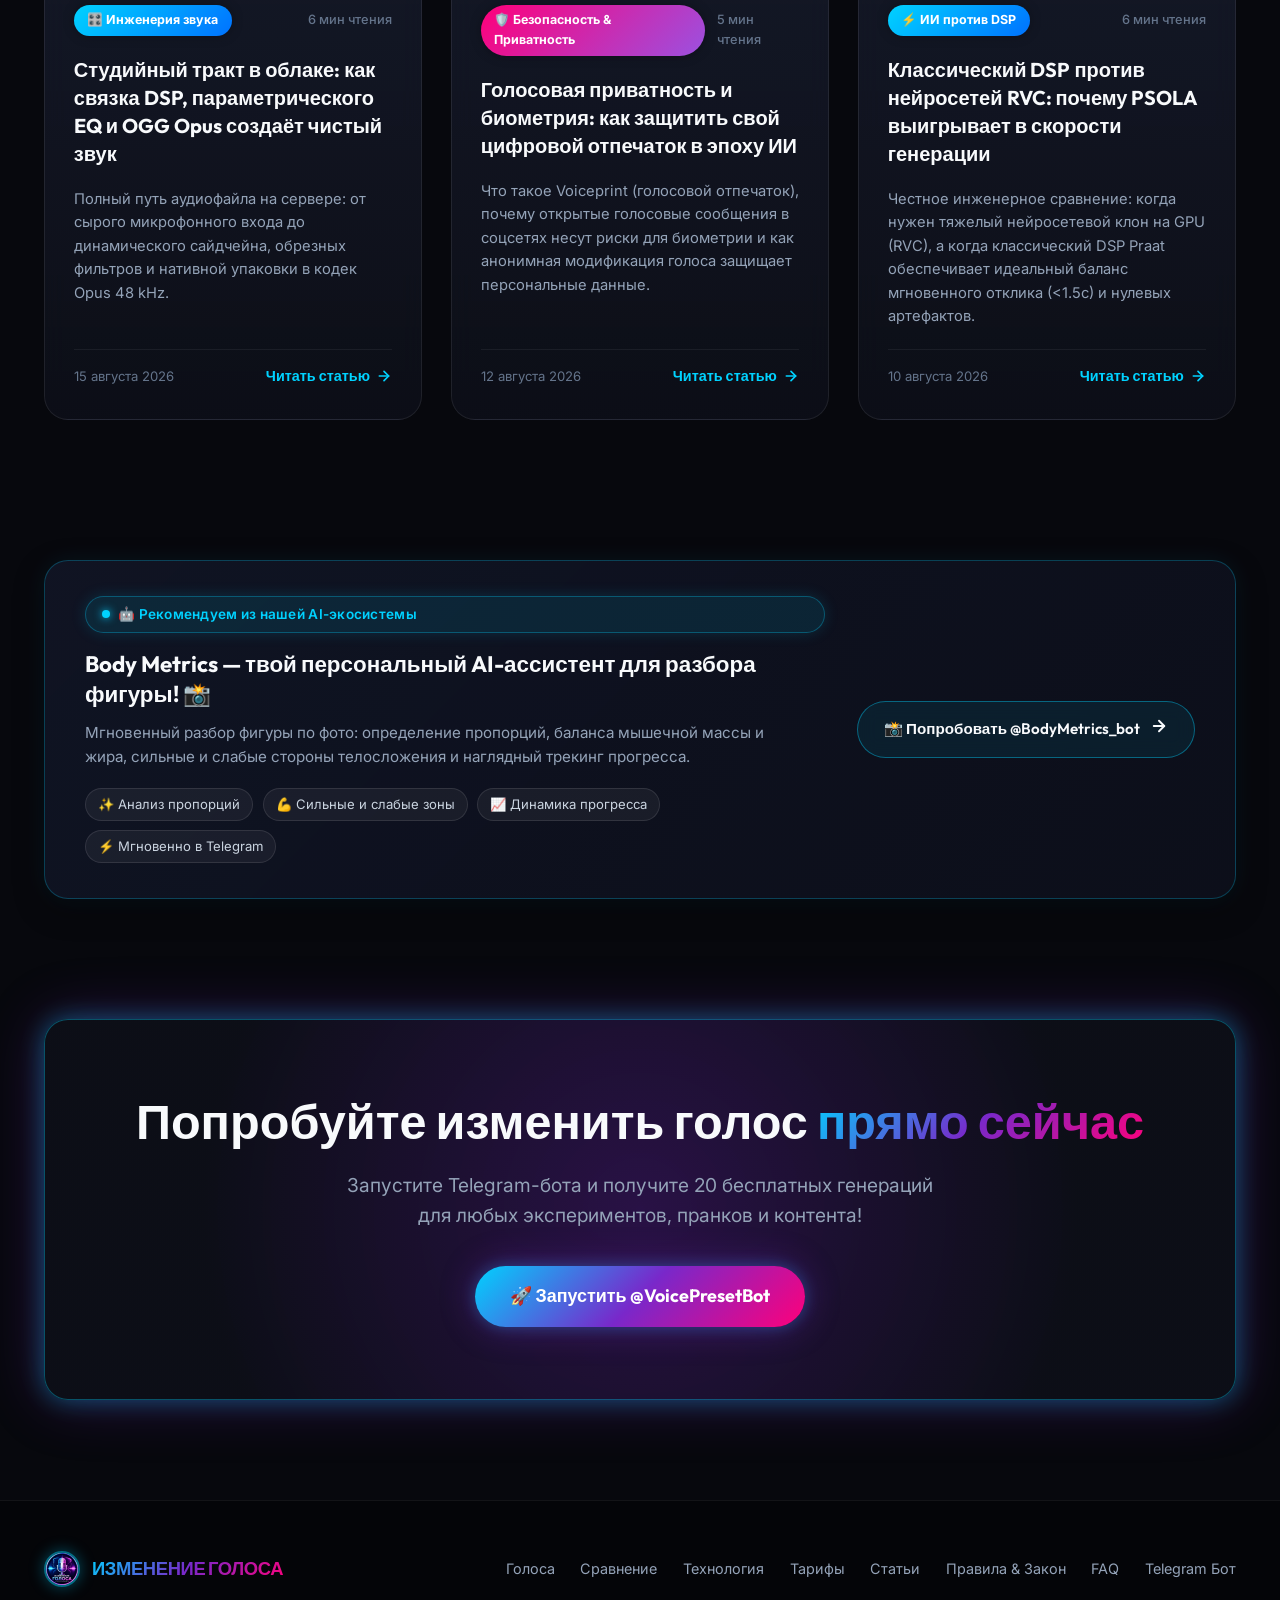
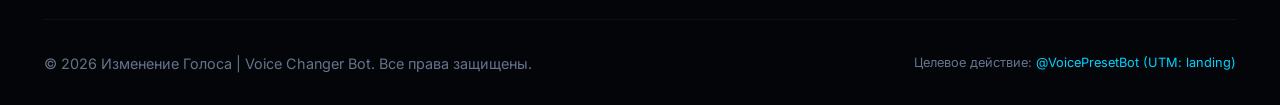
==== commit 49105cfa: "Add 20 voice messages pack (50 RUB) pricing card and FAQ updates" ====
--- a/index.html
+++ b/index.html
@@ -875,12 +875,40 @@
             <li class="active"><span class="feature-check">✓</span> Доступ ко всем 18 голосовым пресетам</li>
             <li class="active"><span class="feature-check">✓</span> Интерактивный мультивыбор голосов</li>
             <li class="active"><span class="feature-check">✓</span> Отправка в чаты без цитирования</li>
-            <li><span style="color: var(--text-muted);">✕</span> Неограниченный объем сообщений</li>
+            <li><span style="color: var(--text-muted);">✕</span> Дополнительные сообщения</li>
           </ul>
 
           <a href="https://t.me/VoicePresetBot?start=landing" class="btn btn-secondary" target="_blank" rel="noopener noreferrer">
             <span>Получить 20 генераций</span>
           </a>
+        </div>
+
+        <!-- Extra Pack 20 Card -->
+        <div class="price-card">
+          <div class="price-header">
+            <div style="display: flex; justify-content: space-between; align-items: center;">
+              <h3>📦 Пакет +20</h3>
+              <span class="badge-pill" style="font-size: 0.75rem; padding: 0.2rem 0.6rem; border-color: rgba(0, 210, 255, 0.4); color: var(--neon-cyan);">Без подписки</span>
+            </div>
+            <div class="price-amount gradient-text-cyan">50 ₽</div>
+            <span class="price-period">разово (+20 голосовых на баланс)</span>
+          </div>
+
+          <ul class="price-features">
+            <li class="active"><span class="feature-check">✓</span> <strong>+20 сообщений</strong> к вашему лимиту</li>
+            <li class="active"><span class="feature-check">✓</span> <strong>Не сгорают со временем</strong> (навсегда)</li>
+            <li class="active"><span class="feature-check">✓</span> Доступ ко всем 18 голосовым пресетам</li>
+            <li class="active"><span class="feature-check">✓</span> Возможность докупать сколько угодно</li>
+            <li class="active"><span class="feature-check">✓</span> Идеально для разовых задач и пранков</li>
+          </ul>
+
+          <a href="https://t.me/VoicePresetBot?start=landing" class="btn btn-secondary" target="_blank" rel="noopener noreferrer" style="border-color: rgba(0, 210, 255, 0.4); color: #ffffff;">
+            <span>📦 Купить 20 за 50 ₽</span>
+          </a>
+
+          <div class="payment-methods-strip">
+            <span>СБП • Карты МИР • ЮMoney</span>
+          </div>
         </div>
 
         <!-- PRO Unlimited Card -->
@@ -895,19 +923,19 @@
           </div>
 
           <ul class="price-features">
-            <li class="active"><span class="feature-check">✓</span> <strong>Полный безлимит</strong> голосовых сообщений</li>
+            <li class="active"><span class="feature-check">✓</span> <strong>Полный безлимит</strong> сообщений</li>
             <li class="active"><span class="feature-check">✓</span> Все 5 женских + 5 мужских + спецэффекты</li>
-            <li class="active"><span class="feature-check">✓</span> Приоритетная скорость обработки на сервере</li>
+            <li class="active"><span class="feature-check">✓</span> Приоритетная скорость на сервере</li>
             <li class="active"><span class="feature-check">✓</span> Генерация серий голосовых подряд</li>
             <li class="active"><span class="feature-check">✓</span> Инлайн-шеринг без следов бота</li>
           </ul>
 
           <a href="https://t.me/VoicePresetBot?start=landing" class="btn btn-primary" target="_blank" rel="noopener noreferrer">
-            <span>🚀 Оформить Безлимит за 1 000 ₽</span>
+            <span>🚀 Безлимит за 1 000 ₽</span>
           </a>
 
           <div class="payment-methods-strip">
-            <span>Оплата: <strong>СБП</strong> • <strong>Карты МИР/Visa/MC</strong> • <strong>ЮMoney</strong></span>
+            <span>Оплата: <strong>СБП</strong> • <strong>Карты МИР</strong> • <strong>ЮMoney</strong></span>
           </div>
         </div>
 
@@ -1127,12 +1155,12 @@
 
         <div class="faq-item">
           <div class="faq-question">
-            <span>Как оплатить безлимитный доступ на 30 дней?</span>
+            <span>Какие есть тарифы и как оплатить?</span>
             <span class="faq-chevron">▼</span>
           </div>
           <div class="faq-answer">
             <div class="faq-answer-inner">
-              Оплата происходит через официальный шлюз ЮKassa. Доступны: СБП (оплата в 1 клик через мобильный банк без комиссии), любые банковские карты (МИР, Visa, Mastercard) и кошелек ЮMoney. После оплаты доступ активируется мгновенно по кнопке «Проверить оплату».
+              Вам доступны два простых варианта: <strong>разовый пакет «+20 сообщений» за 50 ₽</strong> (без подписки, сообщения не сгорают со временем) и <strong>«Безлимитный PRO» за 1 000 ₽ / месяц</strong> (полный безлимит на 30 дней). Оплата проходит официально через ЮKassa: СБП (в 1 клик через приложение любого банка), карты МИР, Visa, Mastercard и ЮMoney. Баланс или безлимит активируются мгновенно!
             </div>
           </div>
         </div>
--- a/style.css
+++ b/style.css
@@ -1164,11 +1164,11 @@
    ========================================================================== */
 .pricing-grid {
   display: grid;
-  grid-template-columns: 1fr 1.1fr;
-  gap: 2.5rem;
-  max-width: 900px;
+  grid-template-columns: repeat(3, 1fr);
+  gap: 2rem;
+  max-width: 1180px;
   margin: 0 auto;
-  align-items: center;
+  align-items: stretch;
 }
 
 .price-card {
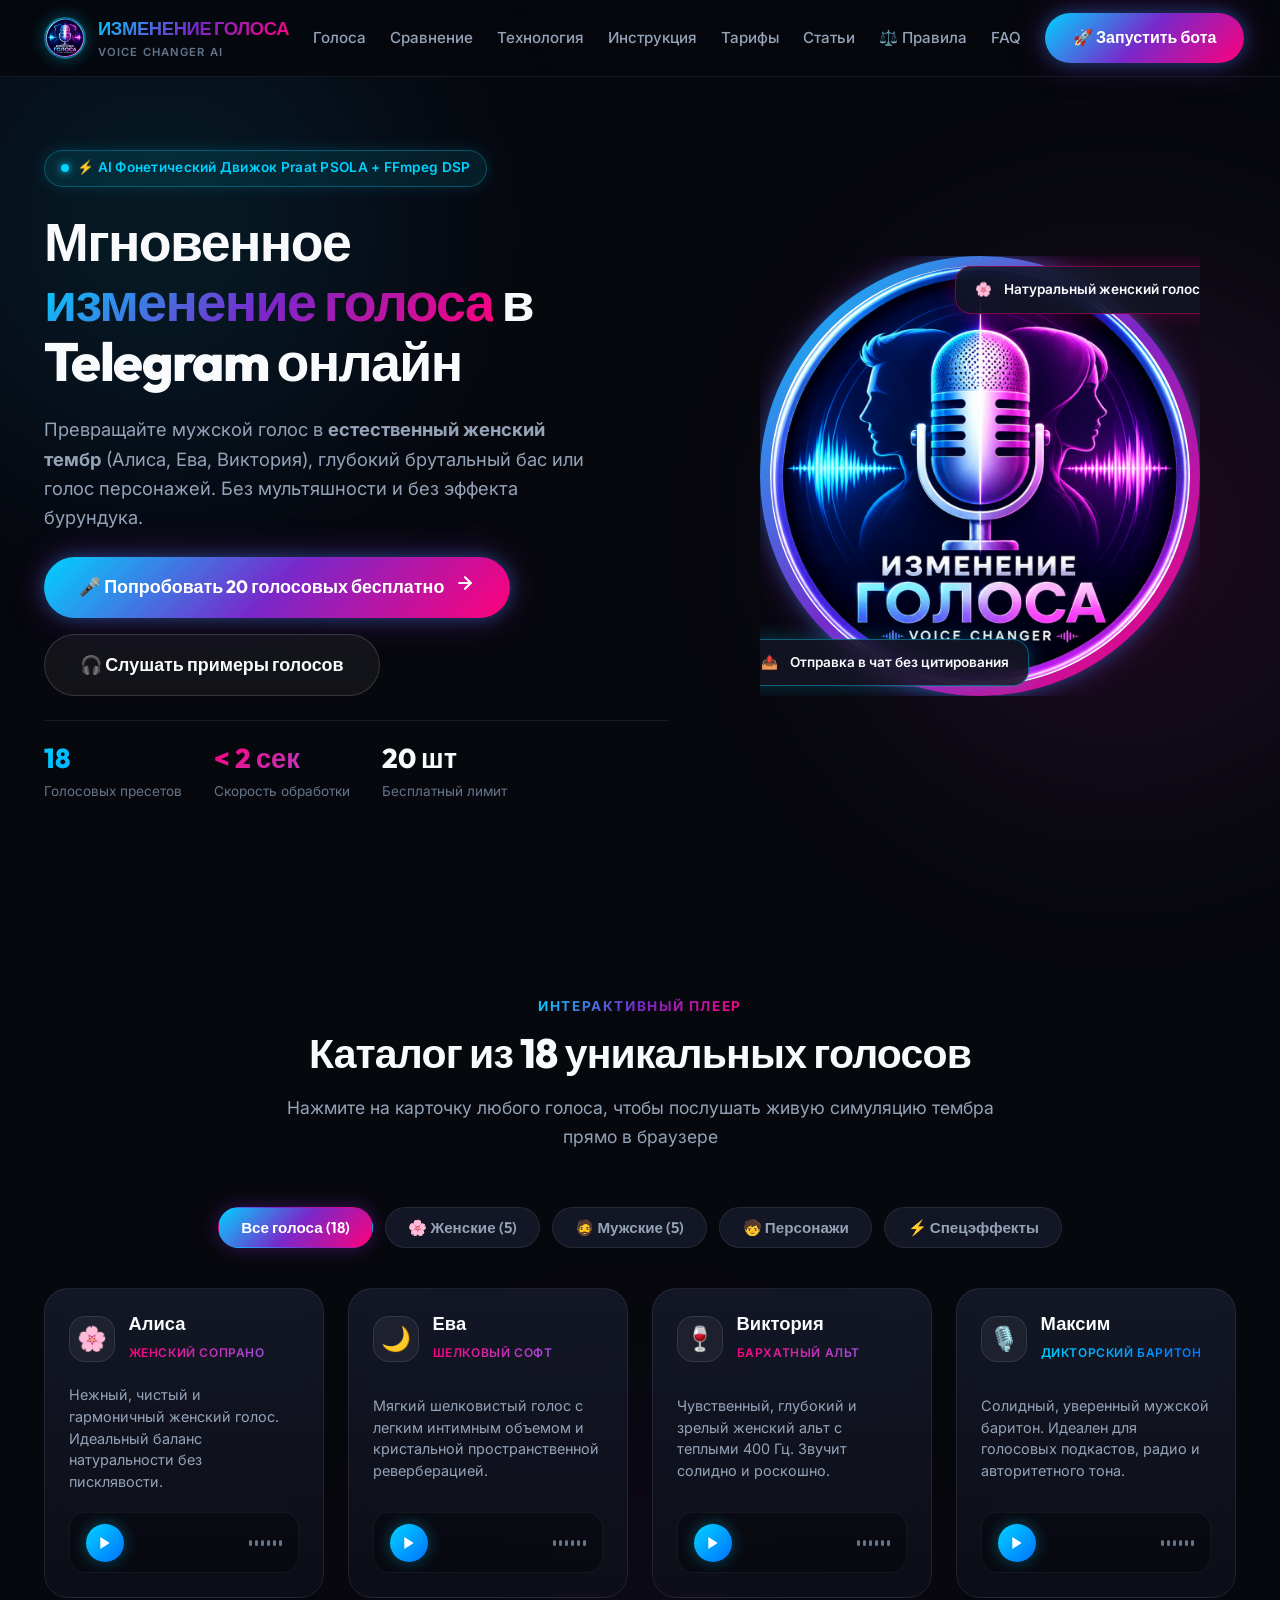
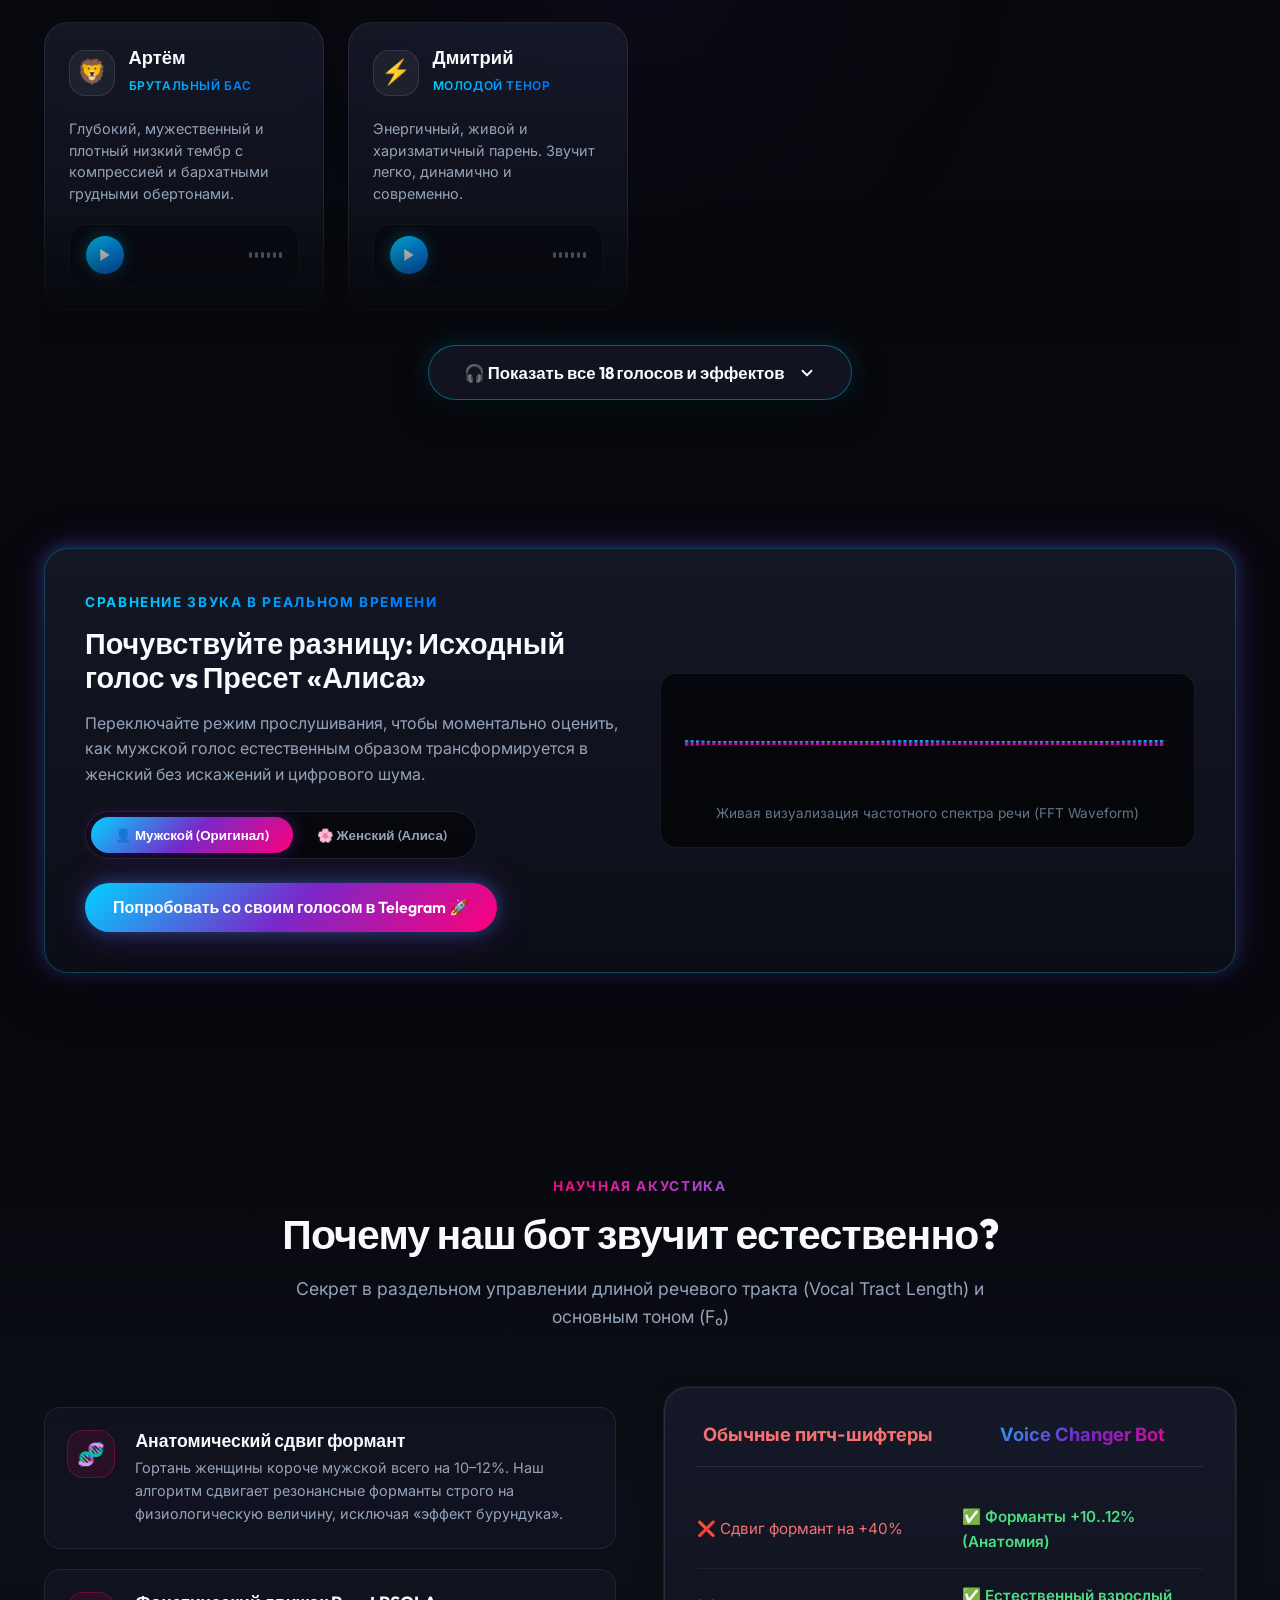
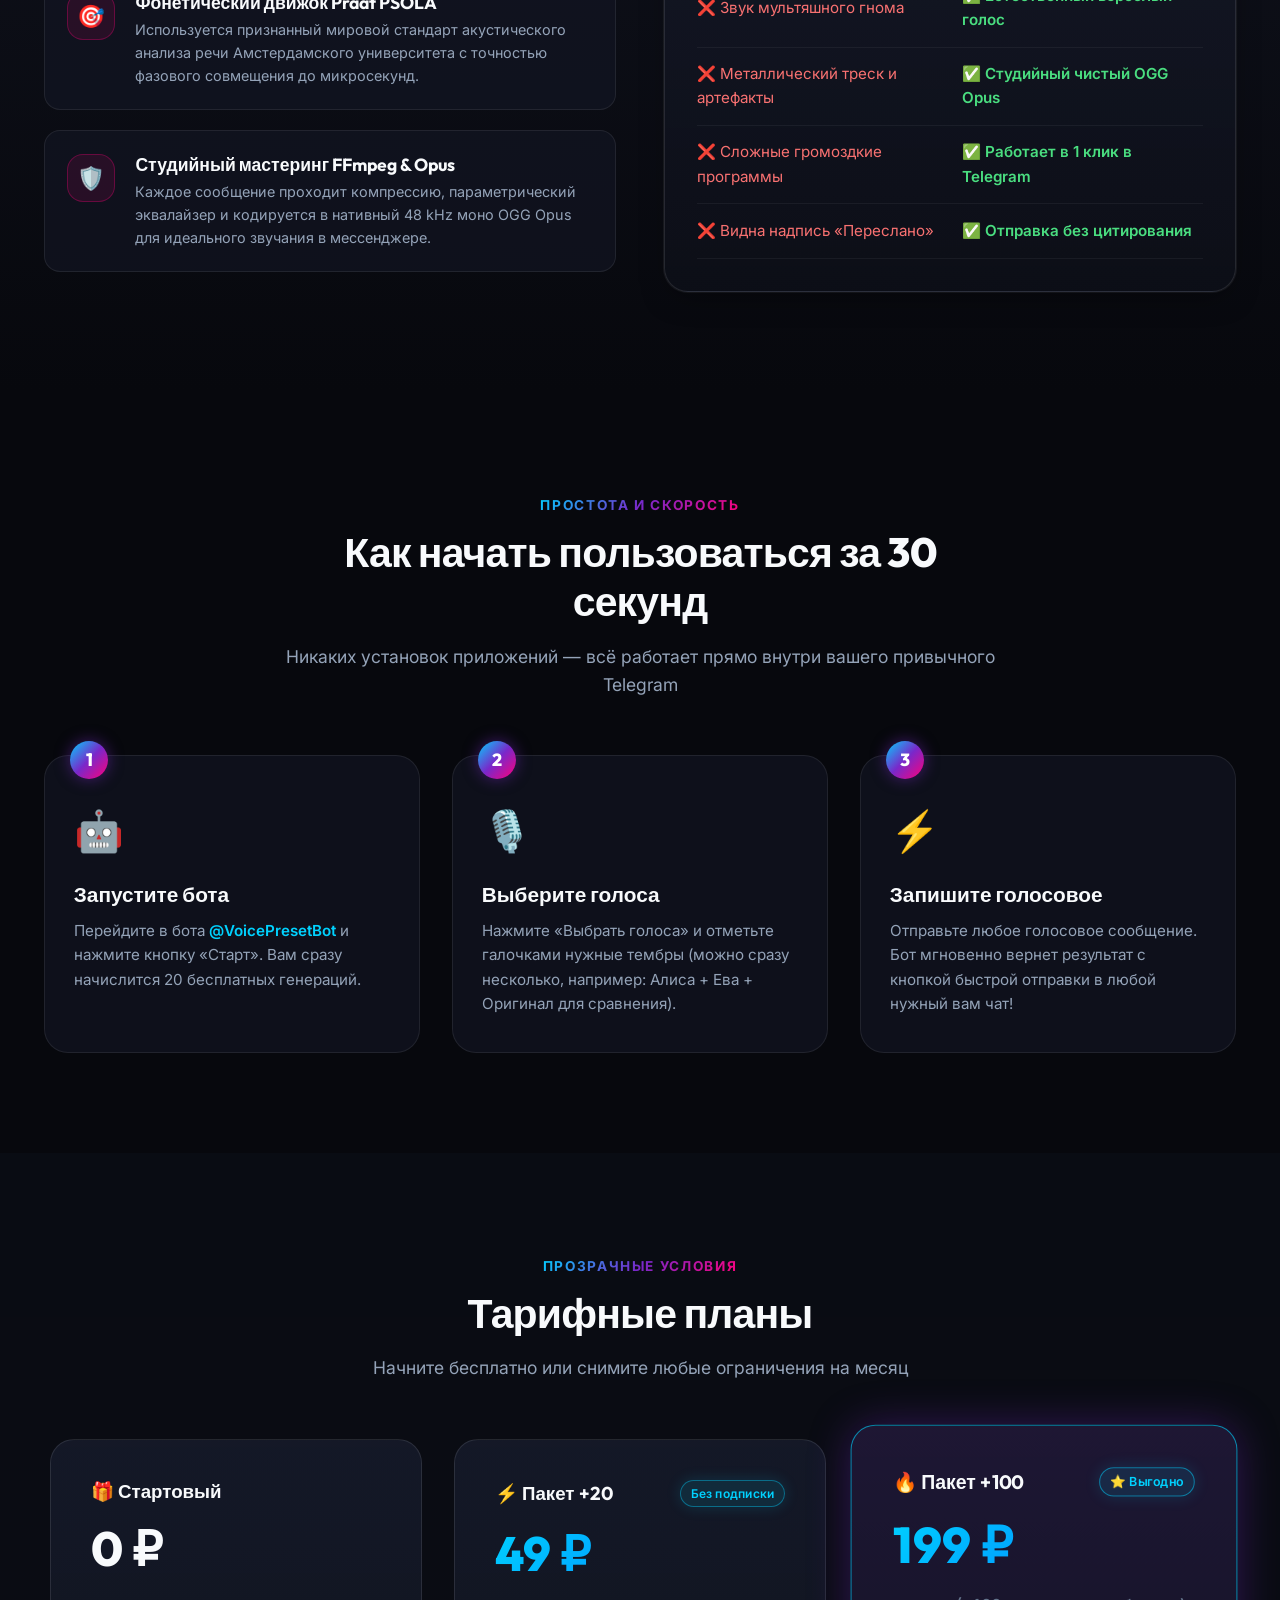
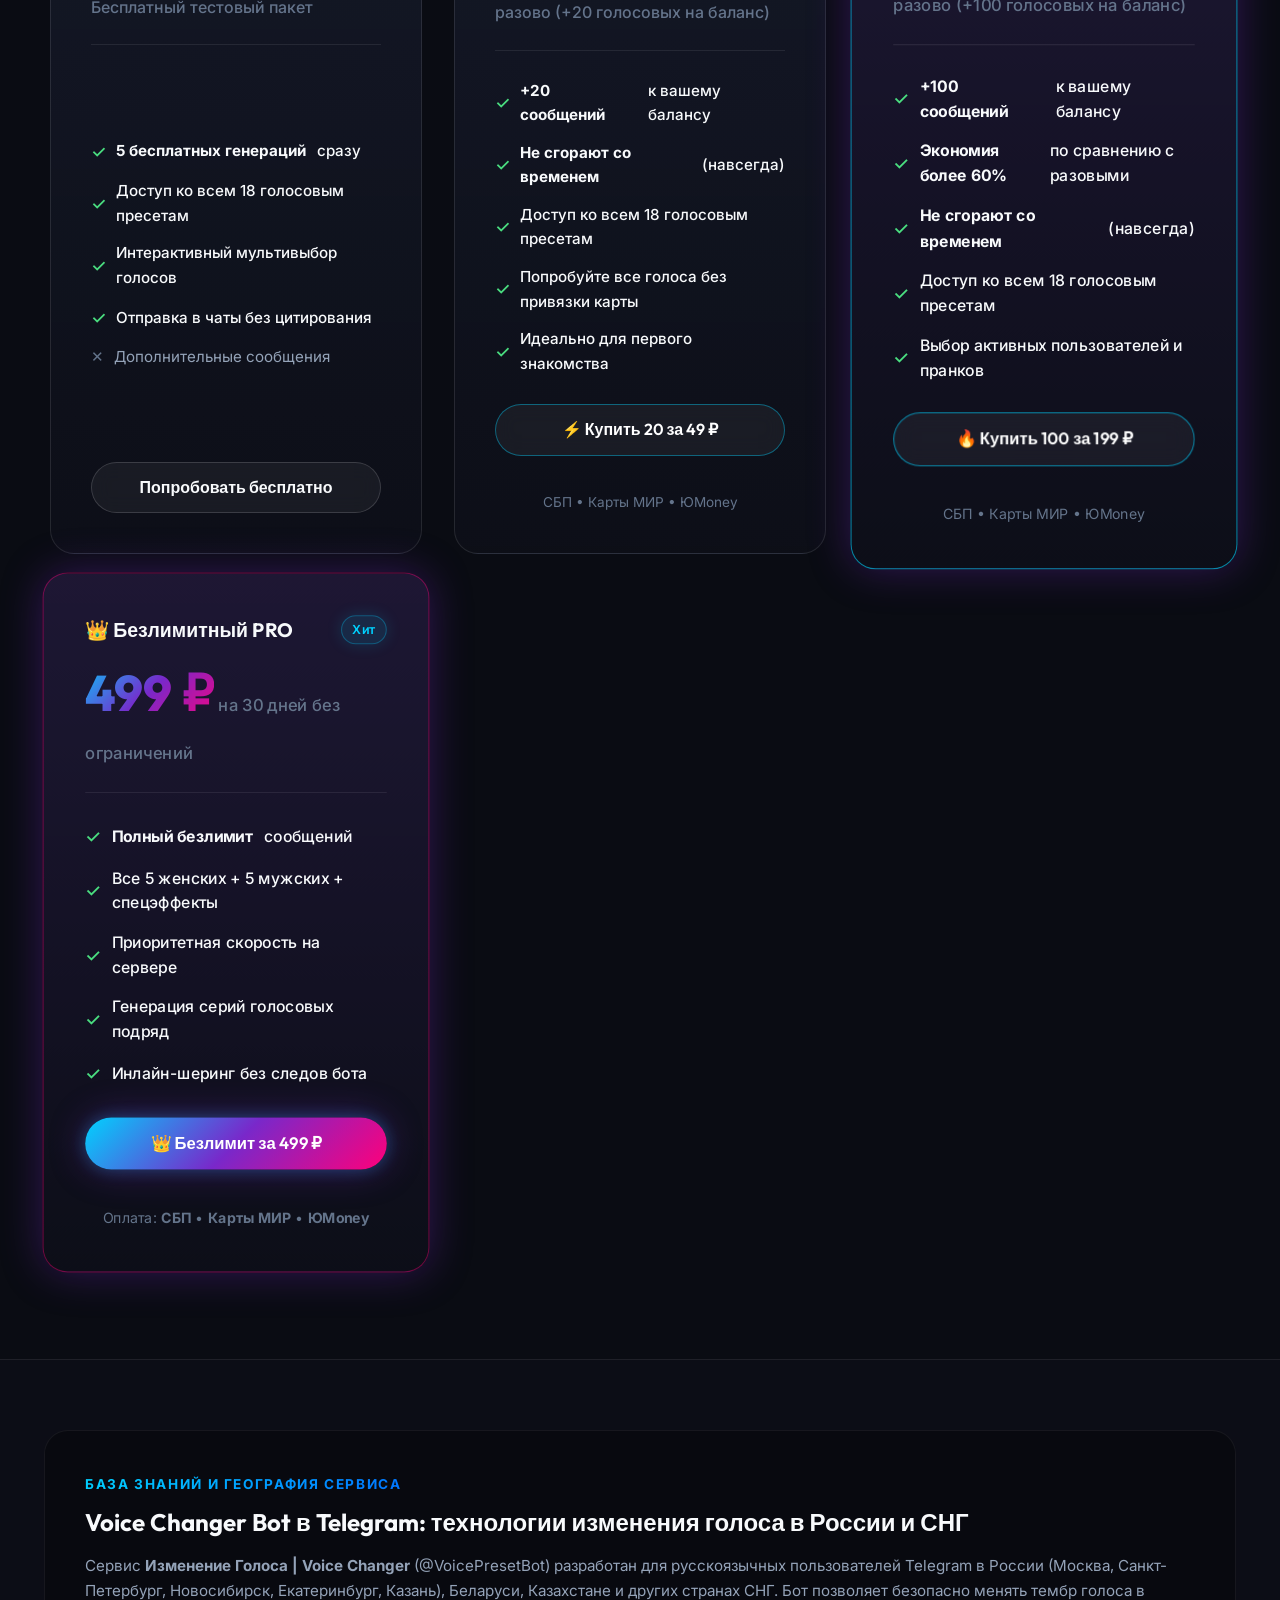
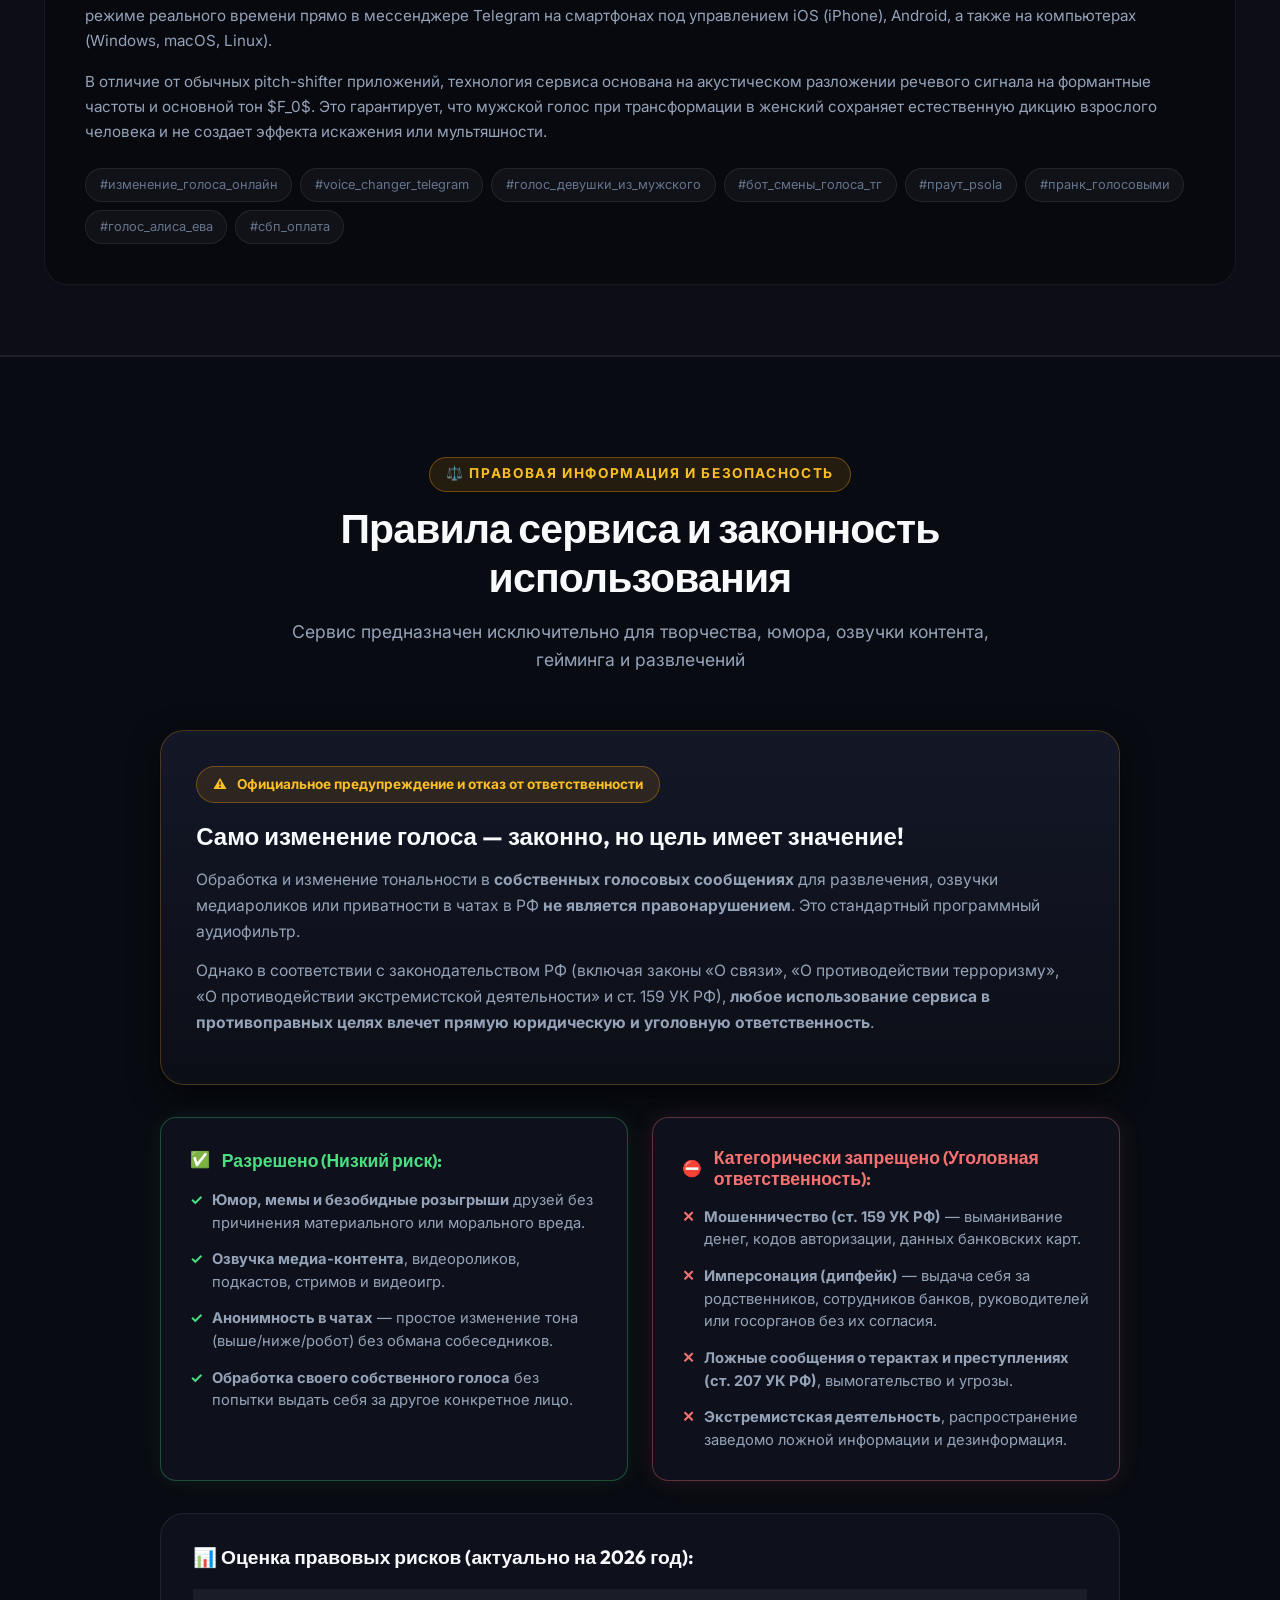
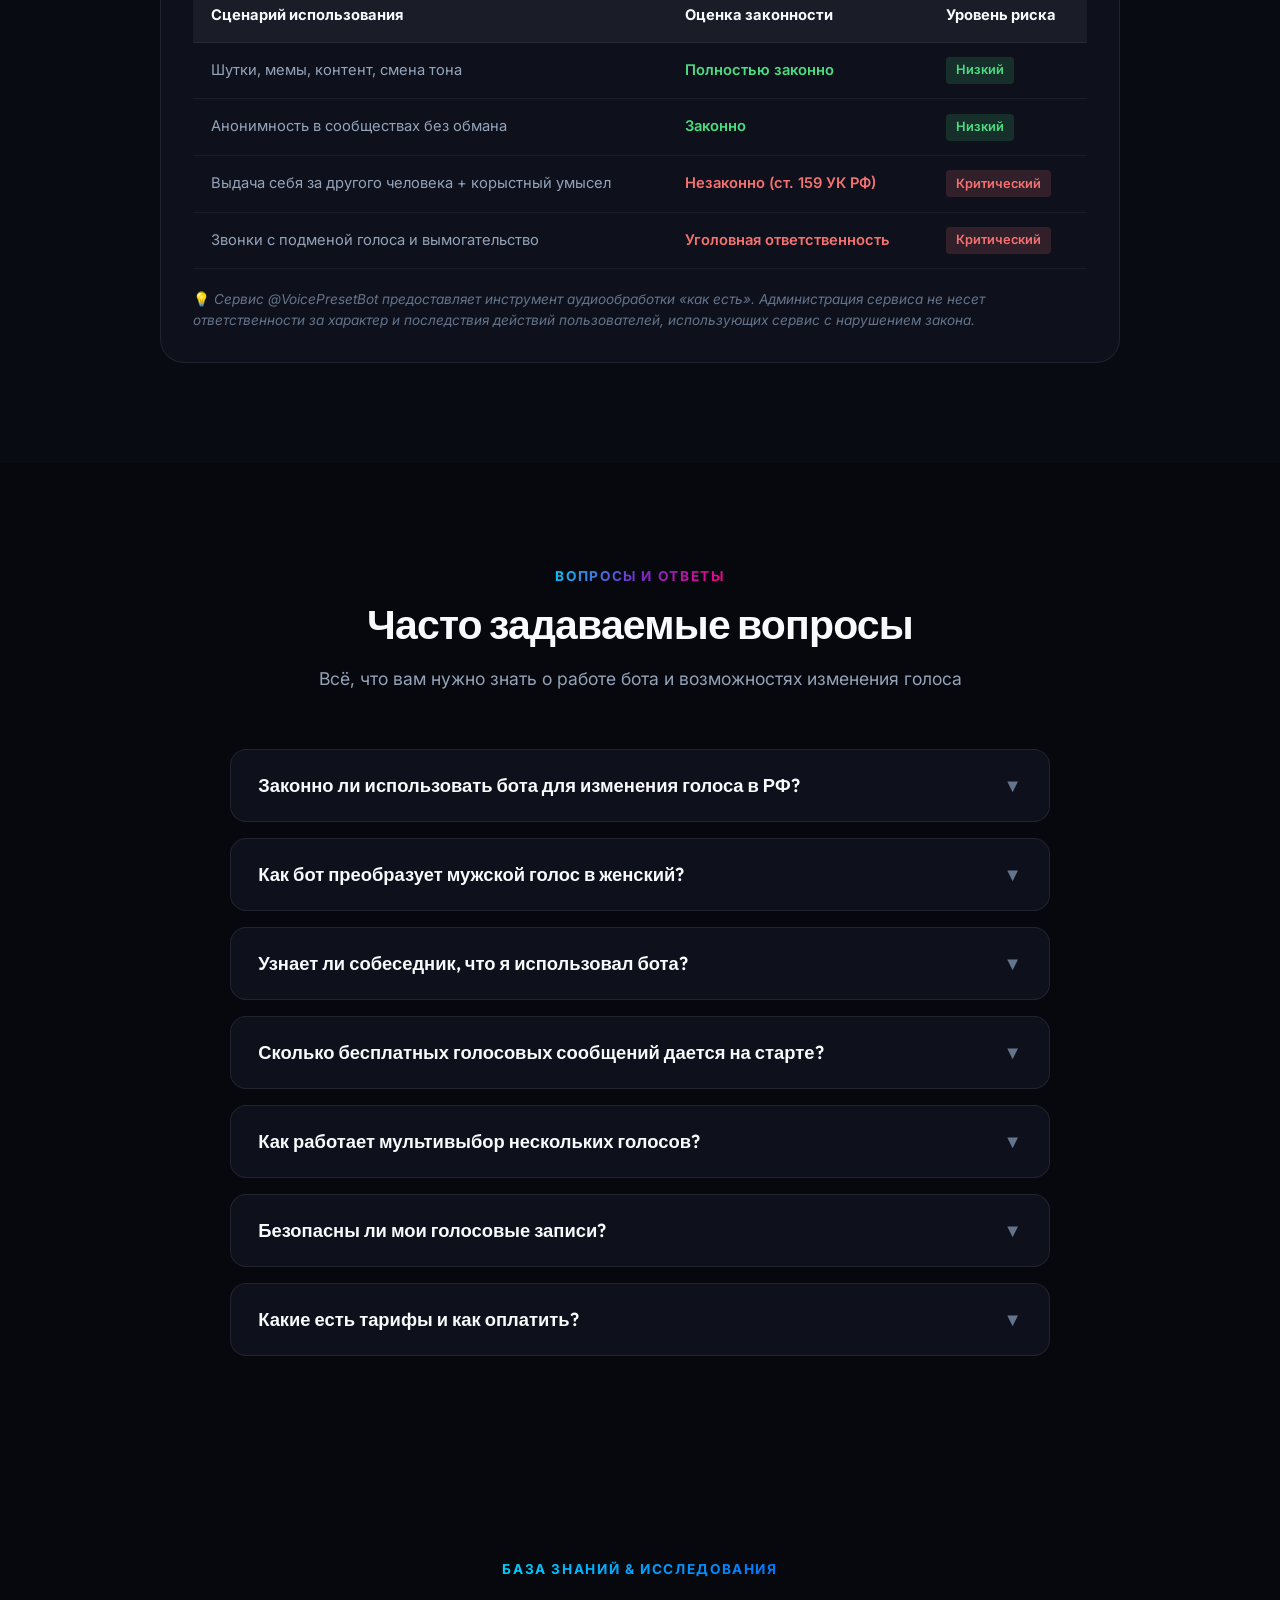
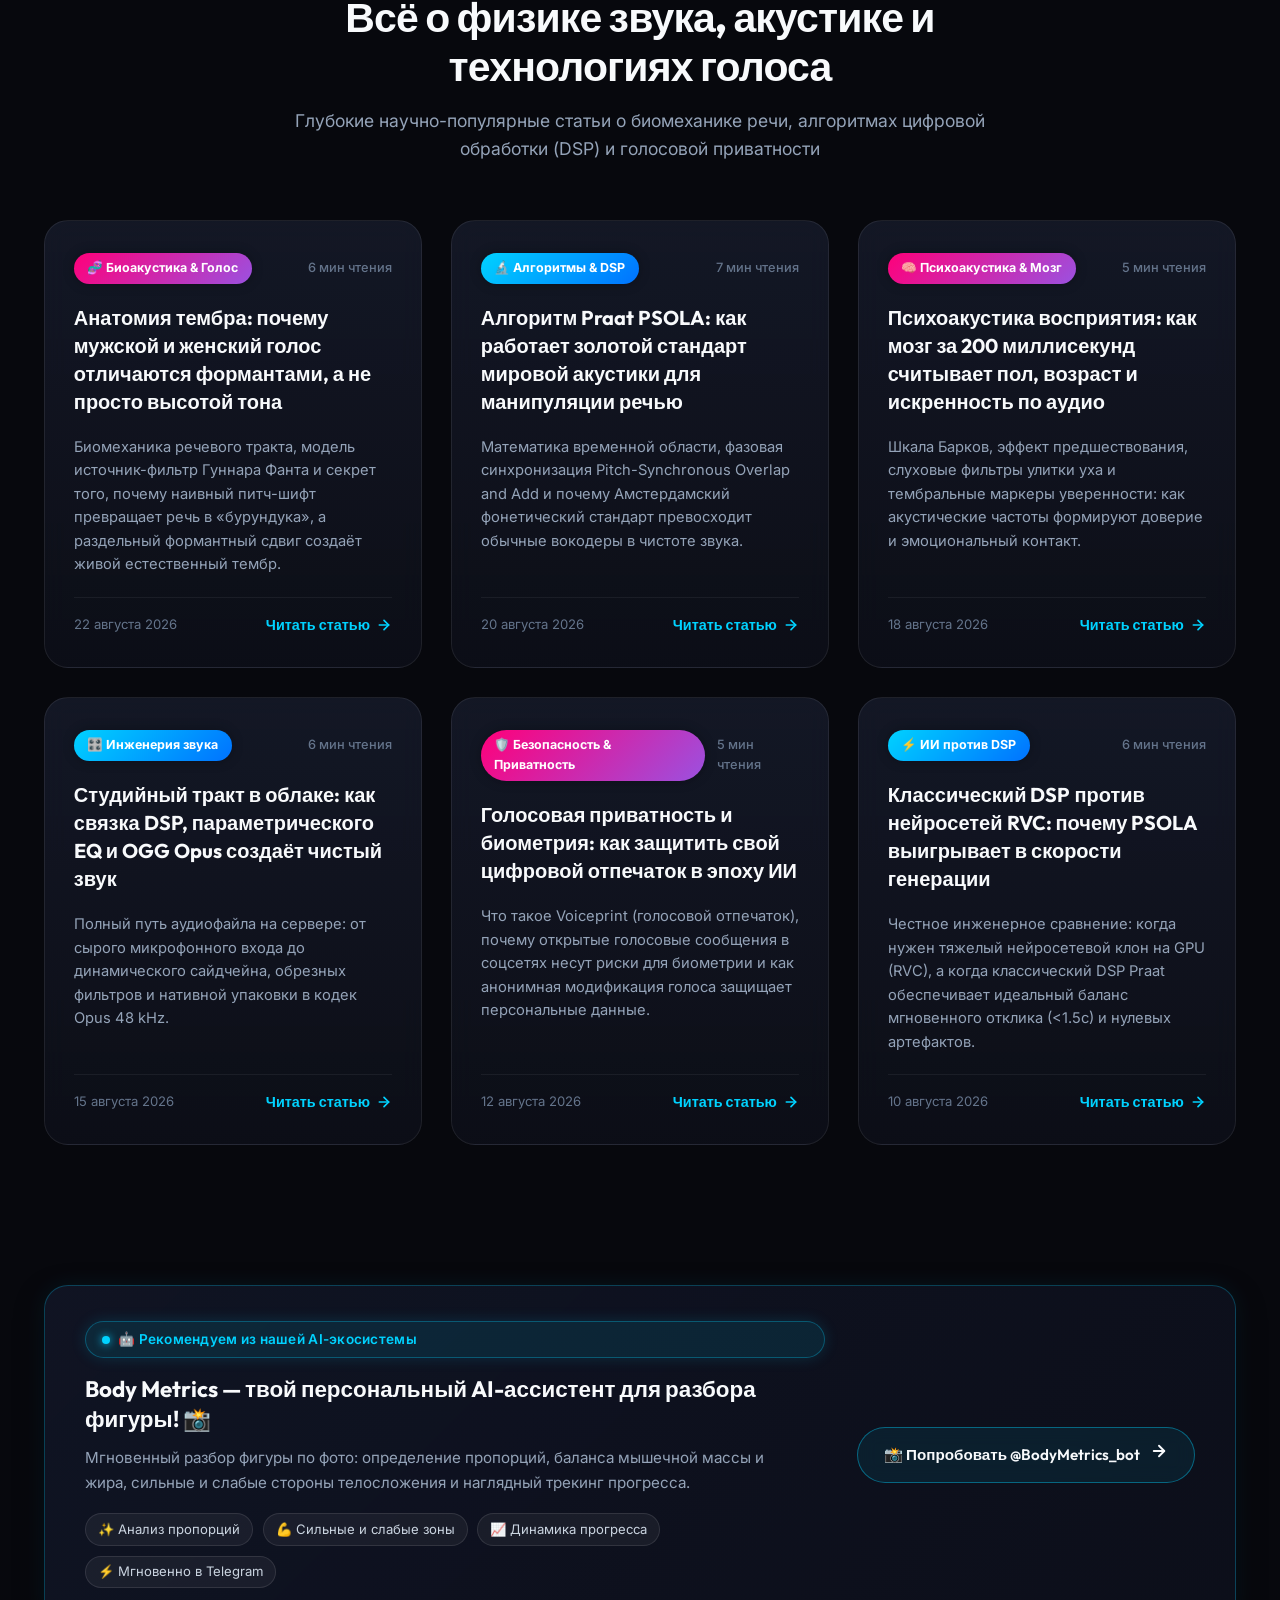
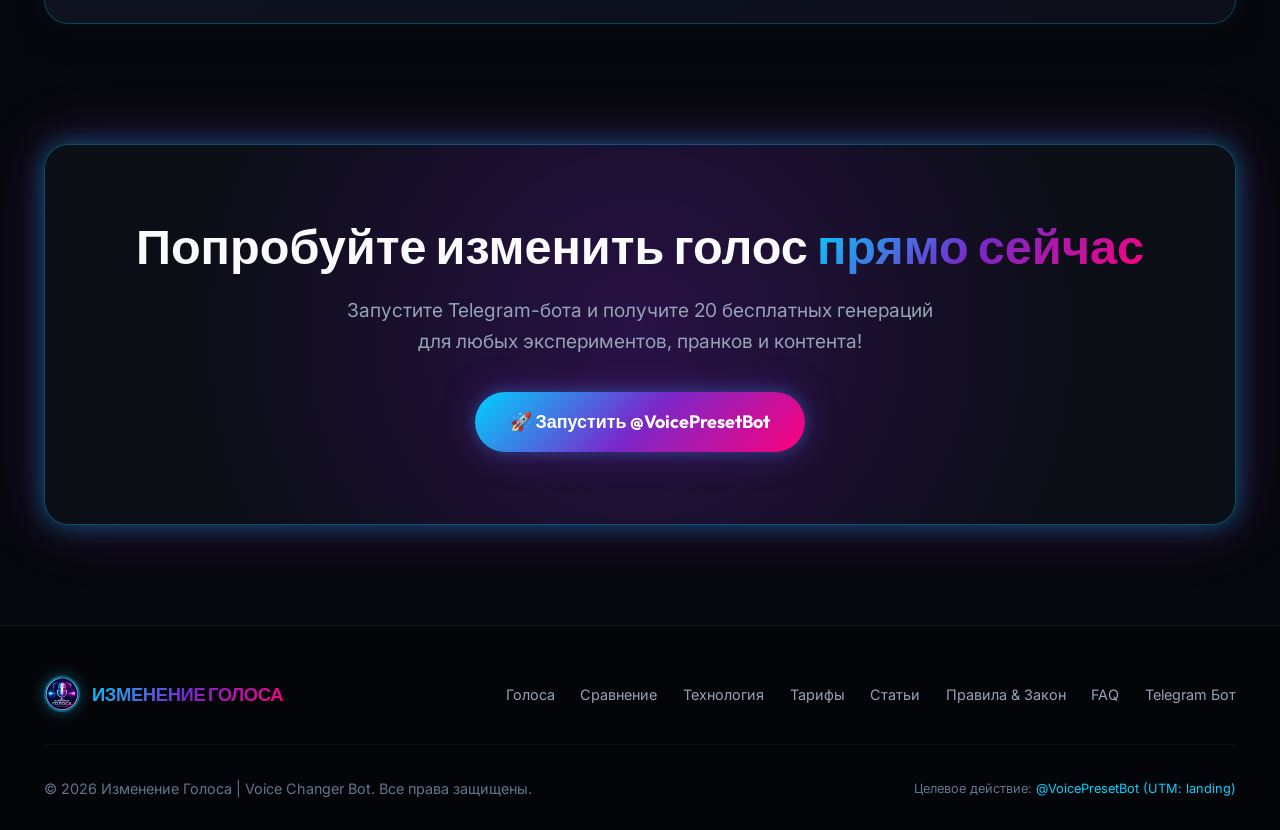
==== commit 73ac4a15: "feat(pricing): update pricing tiers to 49/199/499 and 5 free limit" ====
--- a/index.html
+++ b/index.html
@@ -57,7 +57,7 @@
           "@type": "Offer",
           "price": "0.00",
           "priceCurrency": "RUB",
-          "description": "20 бесплатных голосовых генераций на старте. Безлимитный доступ — 1000 руб/месяц."
+          "description": "5 бесплатных голосовых генераций на старте. Пакеты 49 ₽ (+20), 199 ₽ (+100) и Безлимитный PRO на 30 дней — 499 руб."
         },
         "aggregateRating": {
           "@type": "AggregateRating",
@@ -871,7 +871,7 @@
           </div>
 
           <ul class="price-features">
-            <li class="active"><span class="feature-check">✓</span> 20 бесплатных генераций сразу</li>
+            <li class="active"><span class="feature-check">✓</span> <strong>5 бесплатных генераций</strong> сразу</li>
             <li class="active"><span class="feature-check">✓</span> Доступ ко всем 18 голосовым пресетам</li>
             <li class="active"><span class="feature-check">✓</span> Интерактивный мультивыбор голосов</li>
             <li class="active"><span class="feature-check">✓</span> Отправка в чаты без цитирования</li>
@@ -879,7 +879,7 @@
           </ul>
 
           <a href="https://t.me/VoicePresetBot?start=landing" class="btn btn-secondary" target="_blank" rel="noopener noreferrer">
-            <span>Получить 20 генераций</span>
+            <span>Попробовать бесплатно</span>
           </a>
         </div>
 
@@ -887,23 +887,51 @@
         <div class="price-card">
           <div class="price-header">
             <div style="display: flex; justify-content: space-between; align-items: center;">
-              <h3>📦 Пакет +20</h3>
+              <h3>⚡ Пакет +20</h3>
               <span class="badge-pill" style="font-size: 0.75rem; padding: 0.2rem 0.6rem; border-color: rgba(0, 210, 255, 0.4); color: var(--neon-cyan);">Без подписки</span>
             </div>
-            <div class="price-amount gradient-text-cyan">50 ₽</div>
+            <div class="price-amount gradient-text-cyan">49 ₽</div>
             <span class="price-period">разово (+20 голосовых на баланс)</span>
           </div>
 
           <ul class="price-features">
-            <li class="active"><span class="feature-check">✓</span> <strong>+20 сообщений</strong> к вашему лимиту</li>
+            <li class="active"><span class="feature-check">✓</span> <strong>+20 сообщений</strong> к вашему балансу</li>
             <li class="active"><span class="feature-check">✓</span> <strong>Не сгорают со временем</strong> (навсегда)</li>
             <li class="active"><span class="feature-check">✓</span> Доступ ко всем 18 голосовым пресетам</li>
-            <li class="active"><span class="feature-check">✓</span> Возможность докупать сколько угодно</li>
-            <li class="active"><span class="feature-check">✓</span> Идеально для разовых задач и пранков</li>
+            <li class="active"><span class="feature-check">✓</span> Попробуйте все голоса без привязки карты</li>
+            <li class="active"><span class="feature-check">✓</span> Идеально для первого знакомства</li>
           </ul>
 
           <a href="https://t.me/VoicePresetBot?start=landing" class="btn btn-secondary" target="_blank" rel="noopener noreferrer" style="border-color: rgba(0, 210, 255, 0.4); color: #ffffff;">
-            <span>📦 Купить 20 за 50 ₽</span>
+            <span>⚡ Купить 20 за 49 ₽</span>
+          </a>
+
+          <div class="payment-methods-strip">
+            <span>СБП • Карты МИР • ЮMoney</span>
+          </div>
+        </div>
+
+        <!-- Extra Pack 100 Card -->
+        <div class="price-card featured" style="border-color: rgba(0, 210, 255, 0.6);">
+          <div class="price-header">
+            <div style="display: flex; justify-content: space-between; align-items: center;">
+              <h3>🔥 Пакет +100</h3>
+              <span class="badge-pill" style="font-size: 0.75rem; padding: 0.2rem 0.6rem; border-color: rgba(0, 210, 255, 0.5); color: var(--neon-cyan);">⭐ Выгодно</span>
+            </div>
+            <div class="price-amount gradient-text-cyan">199 ₽</div>
+            <span class="price-period">разово (+100 голосовых на баланс)</span>
+          </div>
+
+          <ul class="price-features">
+            <li class="active"><span class="feature-check">✓</span> <strong>+100 сообщений</strong> к вашему балансу</li>
+            <li class="active"><span class="feature-check">✓</span> <strong>Экономия более 60%</strong> по сравнению с разовыми</li>
+            <li class="active"><span class="feature-check">✓</span> <strong>Не сгорают со временем</strong> (навсегда)</li>
+            <li class="active"><span class="feature-check">✓</span> Доступ ко всем 18 голосовым пресетам</li>
+            <li class="active"><span class="feature-check">✓</span> Выбор активных пользователей и пранков</li>
+          </ul>
+
+          <a href="https://t.me/VoicePresetBot?start=landing" class="btn btn-secondary" target="_blank" rel="noopener noreferrer" style="border-color: rgba(0, 210, 255, 0.6); color: #ffffff;">
+            <span>🔥 Купить 100 за 199 ₽</span>
           </a>
 
           <div class="payment-methods-strip">
@@ -915,10 +943,10 @@
         <div class="price-card featured">
           <div class="price-header">
             <div style="display: flex; justify-content: space-between; align-items: center;">
-              <h3>💎 Безлимитный PRO</h3>
+              <h3>👑 Безлимитный PRO</h3>
               <span class="badge-pill" style="font-size: 0.75rem; padding: 0.2rem 0.6rem;">Хит</span>
             </div>
-            <div class="price-amount gradient-text">1 000 ₽</div>
+            <div class="price-amount gradient-text">499 ₽</div>
             <span class="price-period">на 30 дней без ограничений</span>
           </div>
 
@@ -931,7 +959,7 @@
           </ul>
 
           <a href="https://t.me/VoicePresetBot?start=landing" class="btn btn-primary" target="_blank" rel="noopener noreferrer">
-            <span>🚀 Безлимит за 1 000 ₽</span>
+            <span>👑 Безлимит за 499 ₽</span>
           </a>
 
           <div class="payment-methods-strip">
@@ -1160,7 +1188,7 @@
           </div>
           <div class="faq-answer">
             <div class="faq-answer-inner">
-              Вам доступны два простых варианта: <strong>разовый пакет «+20 сообщений» за 50 ₽</strong> (без подписки, сообщения не сгорают со временем) и <strong>«Безлимитный PRO» за 1 000 ₽ / месяц</strong> (полный безлимит на 30 дней). Оплата проходит официально через ЮKassa: СБП (в 1 клик через приложение любого банка), карты МИР, Visa, Mastercard и ЮMoney. Баланс или безлимит активируются мгновенно!
+              Вам доступны гибкие варианты: <strong>5 бесплатных генераций на старте</strong>, разовые пакеты <strong>«+20 генераций» за 49 ₽</strong> и <strong>«+100 генераций» за 199 ₽ (⭐ выгодно)</strong> без подписки (сообщения не сгорают со временем), а также <strong>«Безлимитный PRO» за 499 ₽ / месяц</strong> (полный безлимит на 30 дней). Оплата проходит официально через ЮKassa: СБП (в 1 клик через приложение любого банка), карты МИР, Visa, Mastercard и ЮMoney. Баланс или безлимит активируются мгновенно!
             </div>
           </div>
         </div>
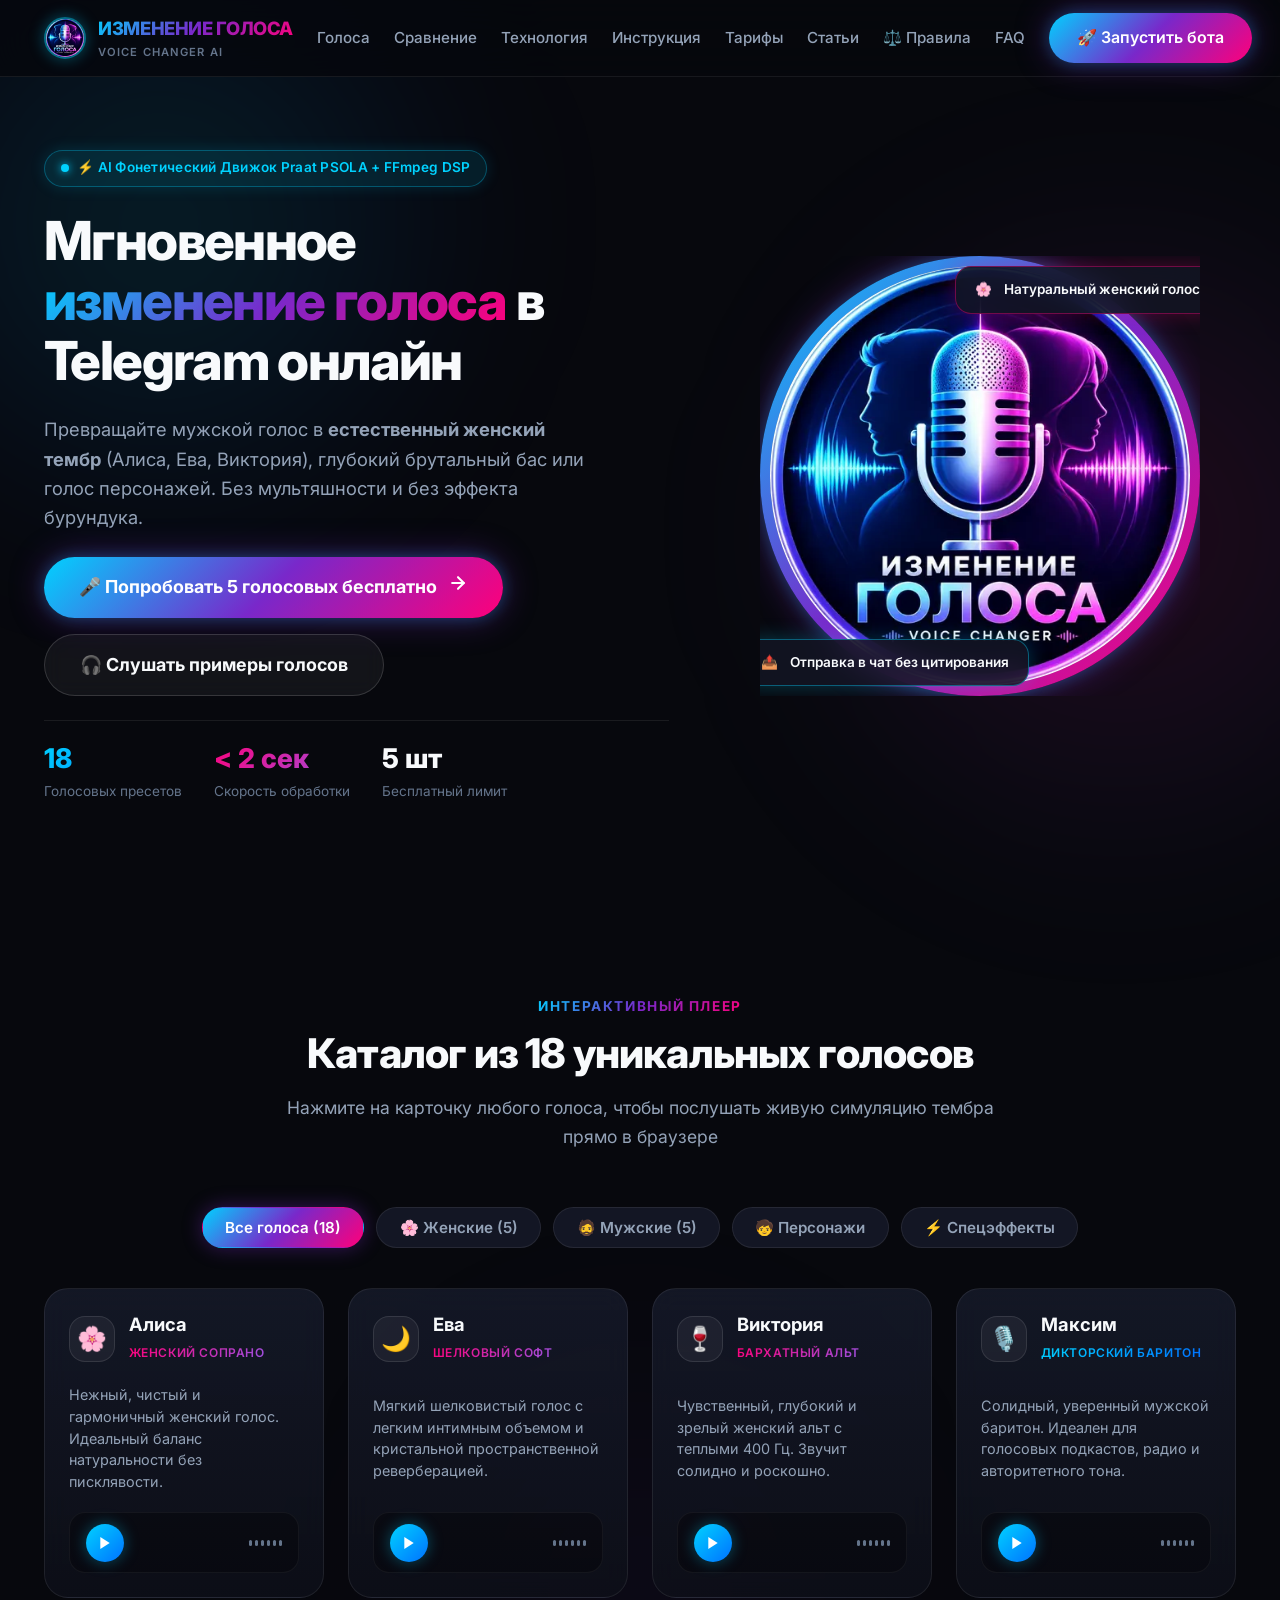
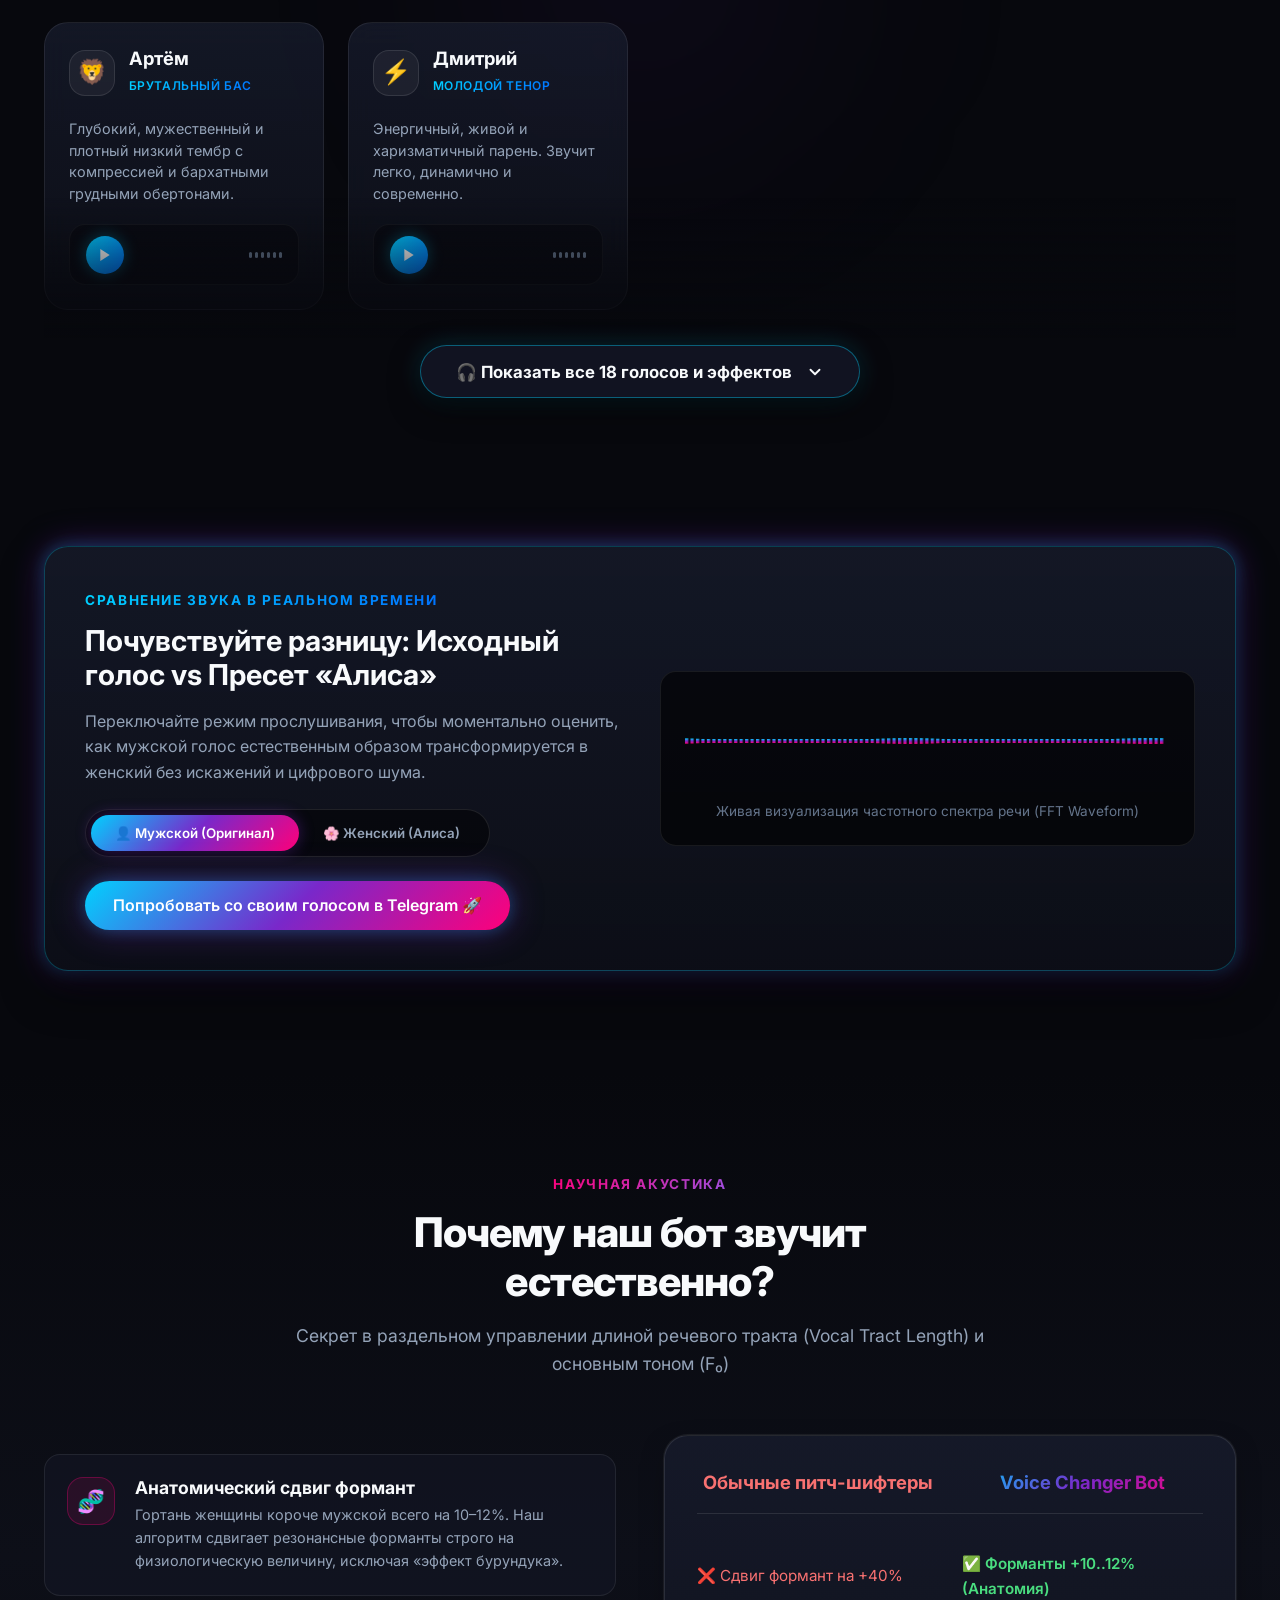
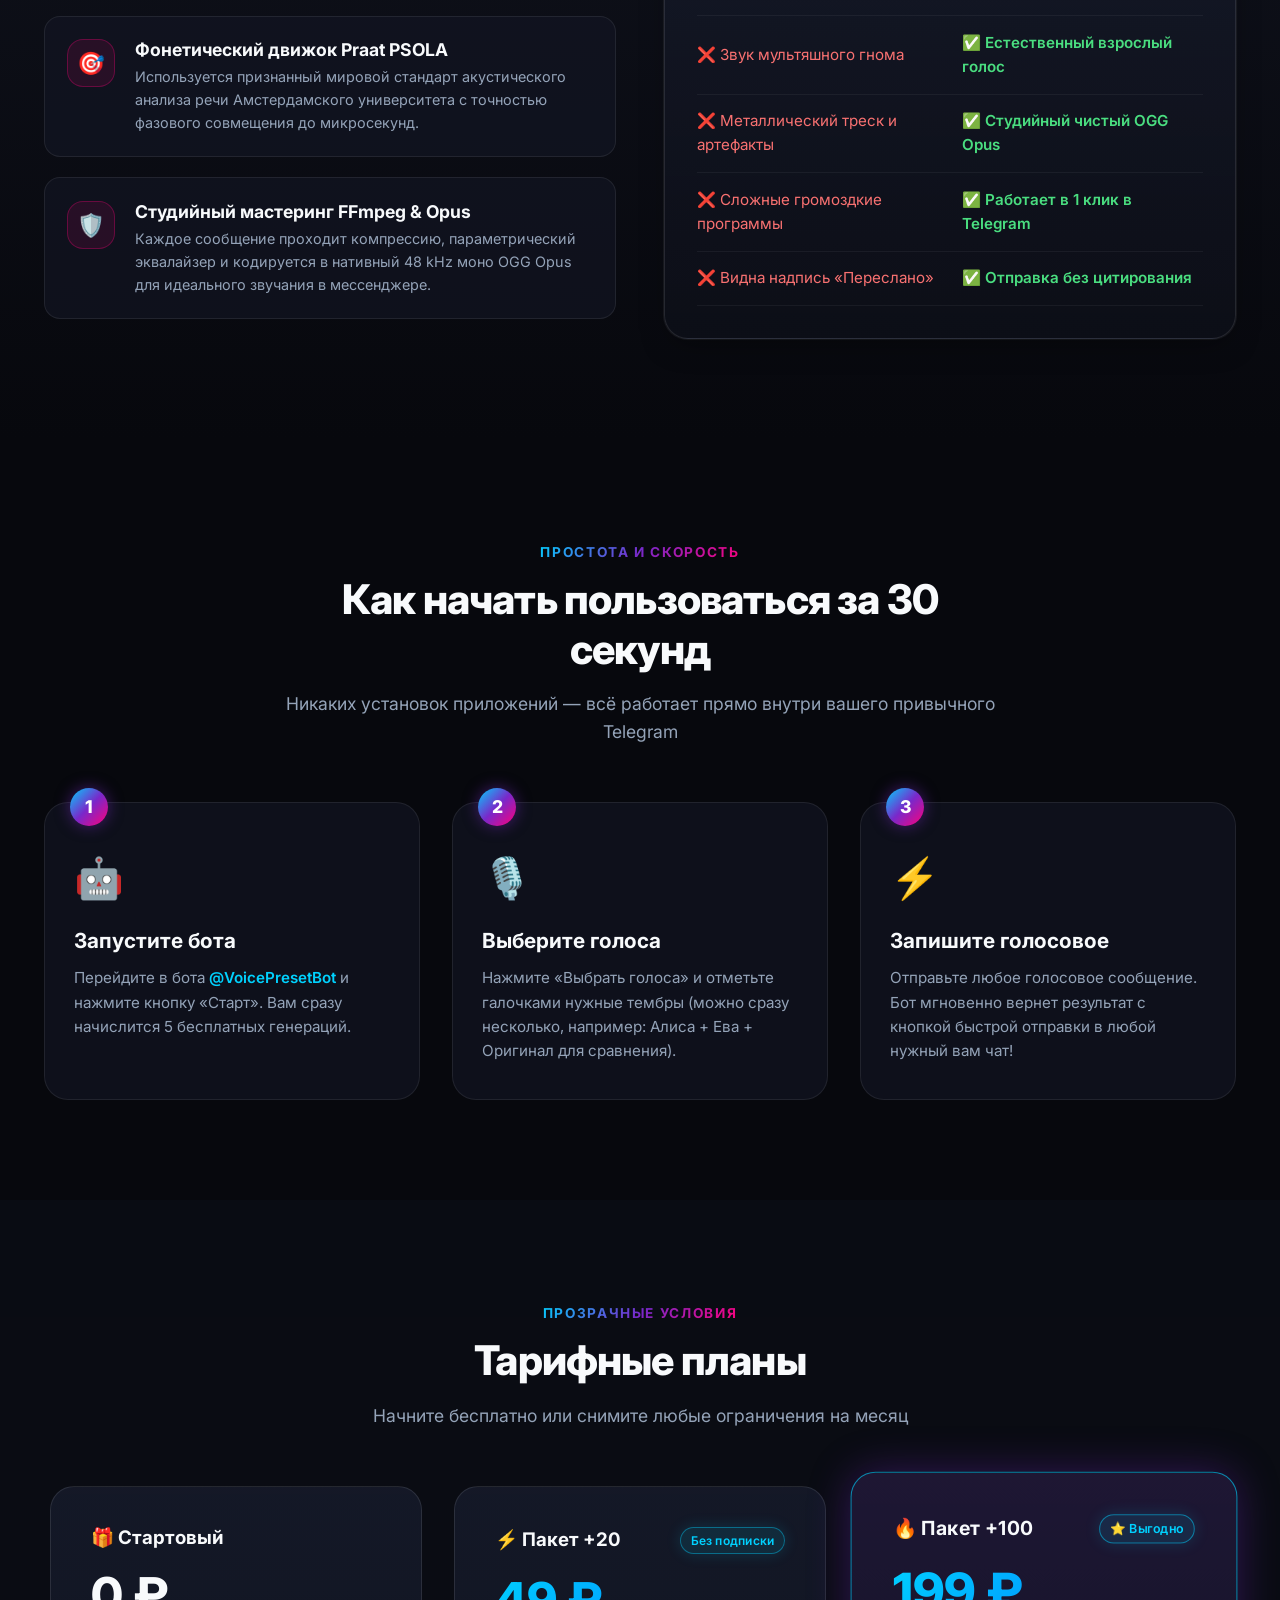
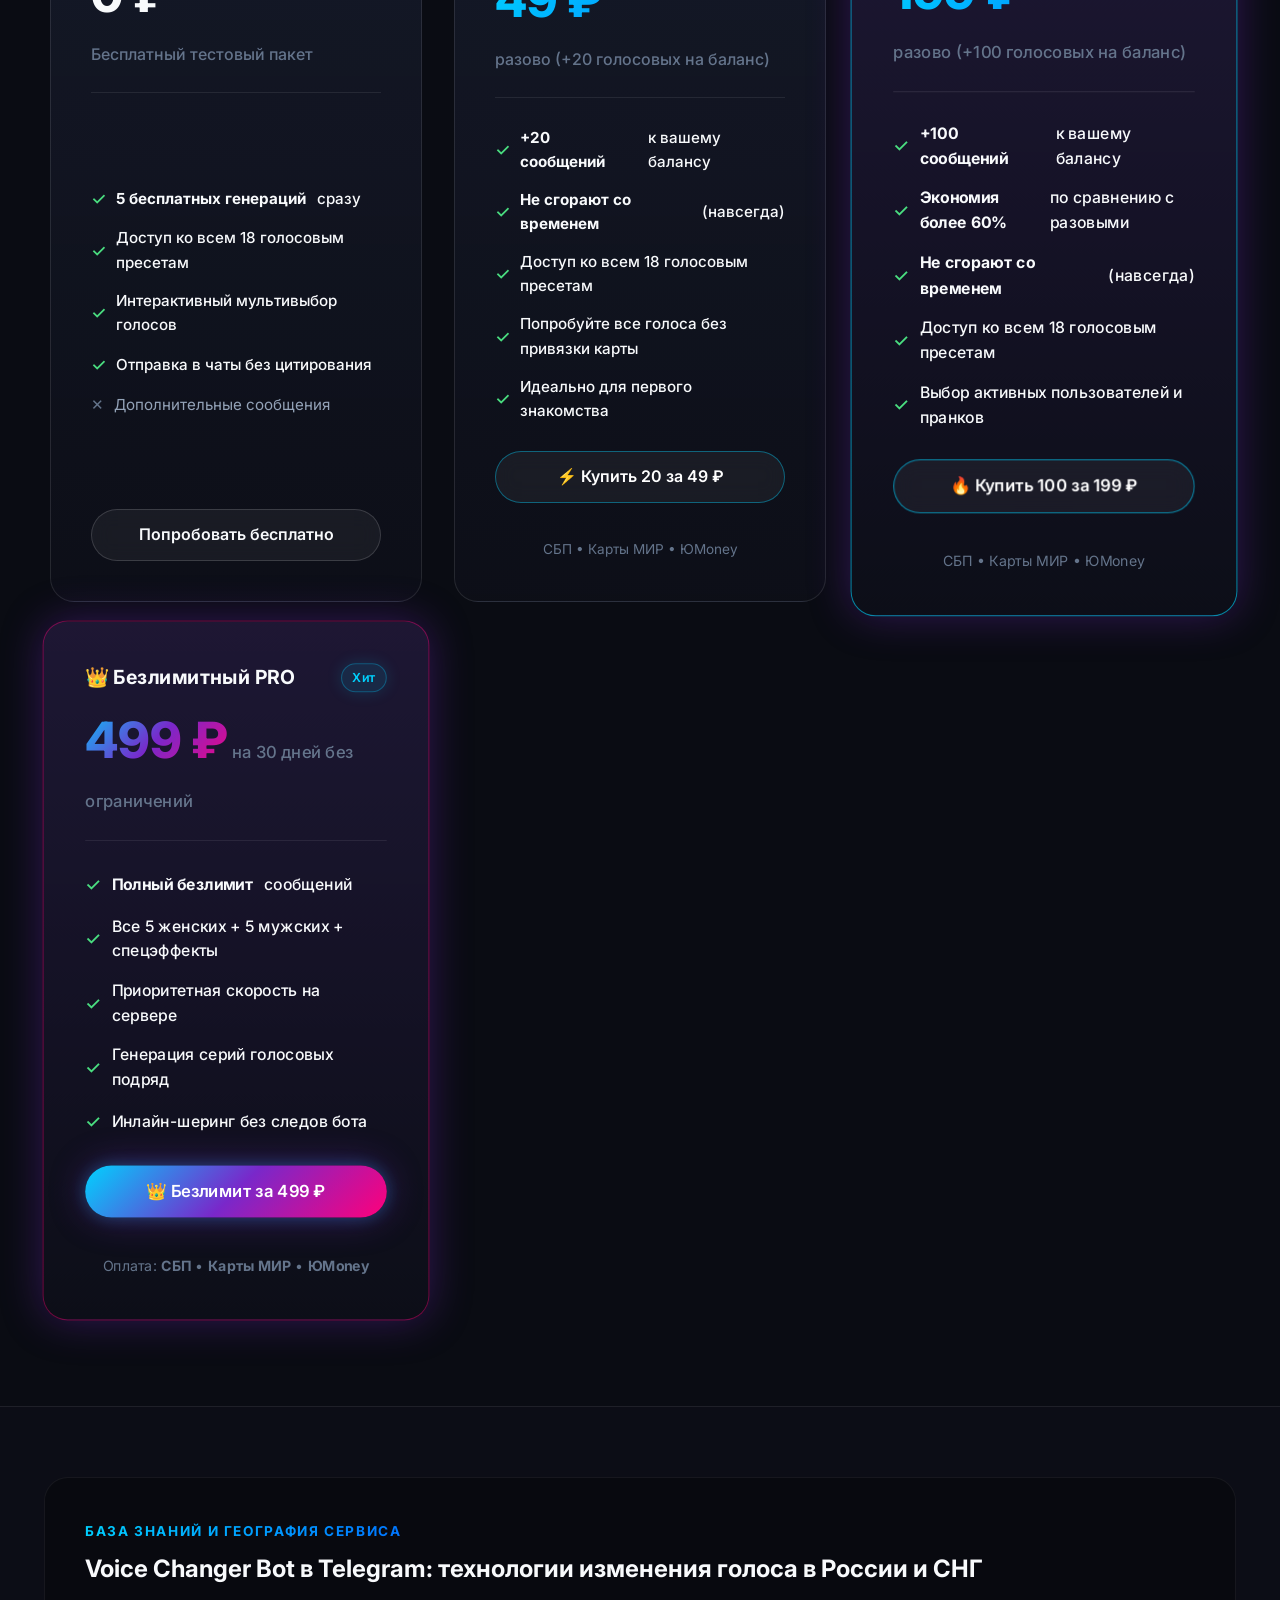
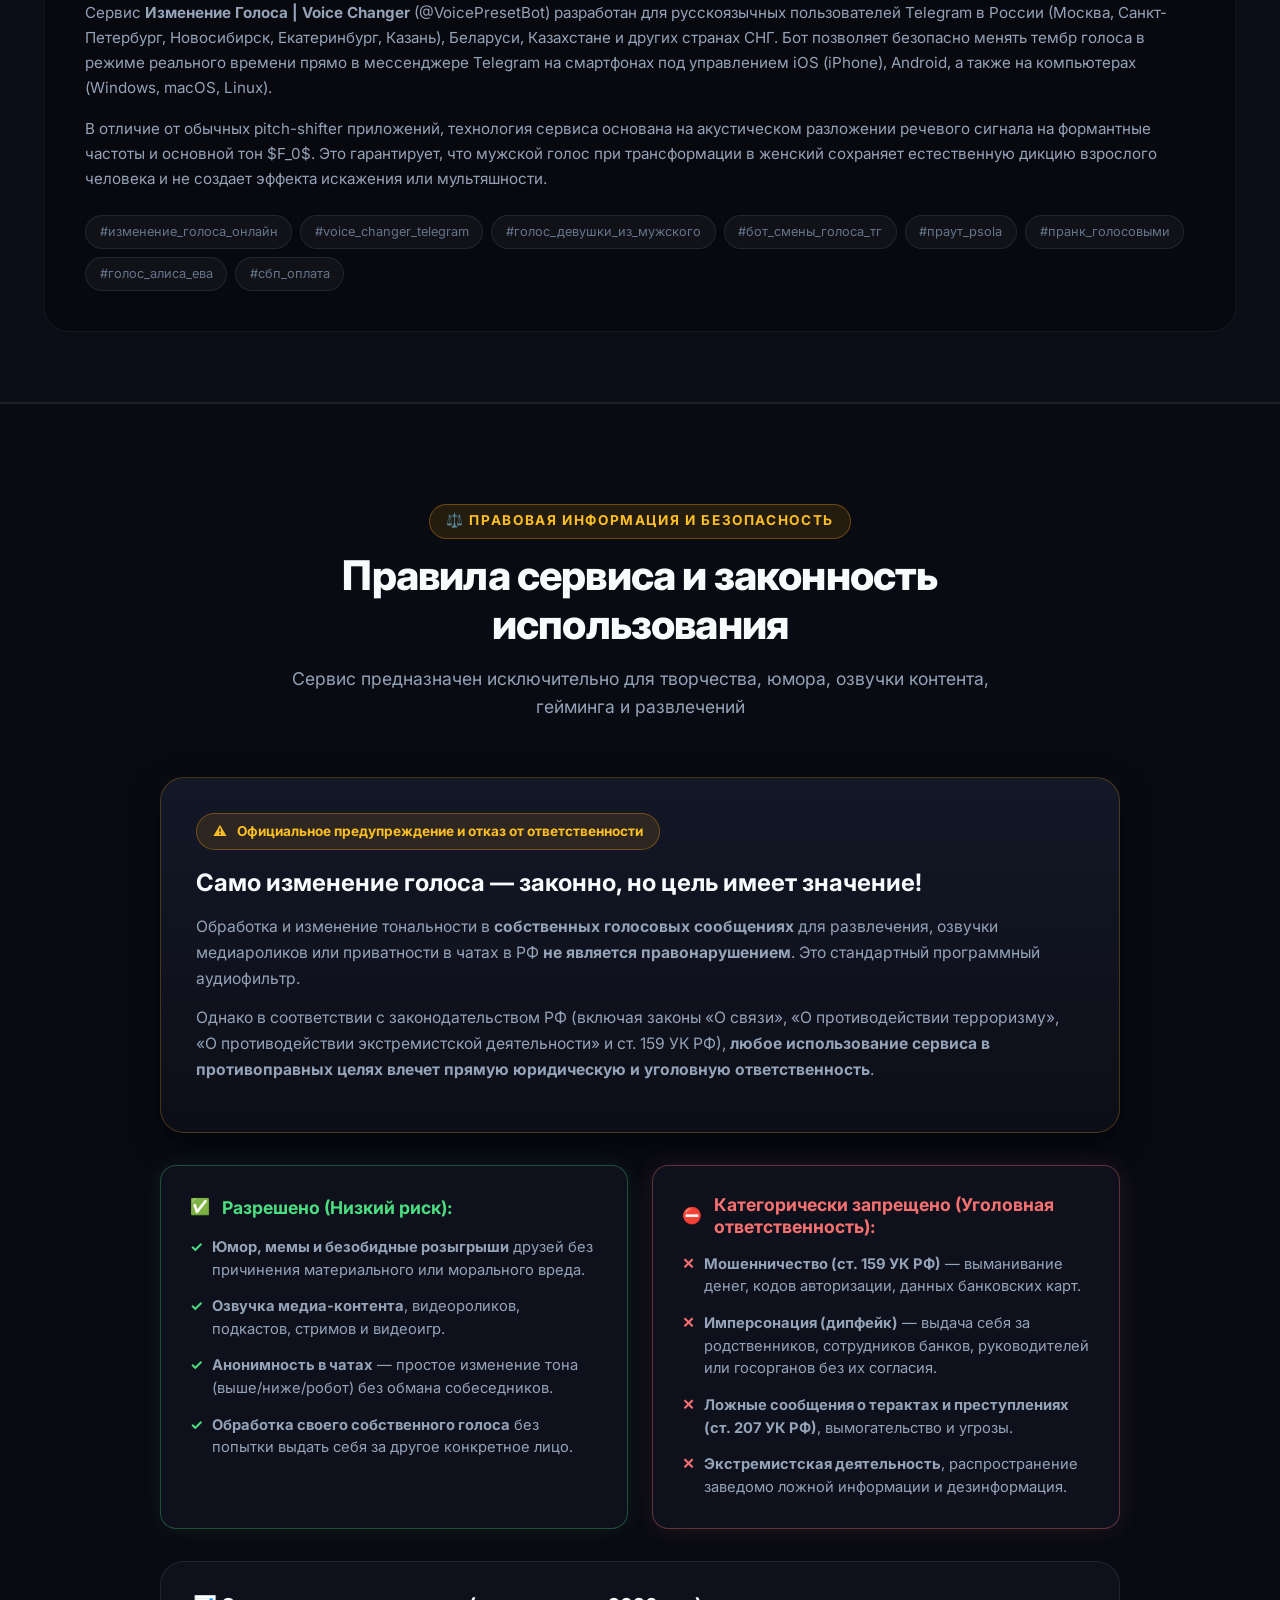
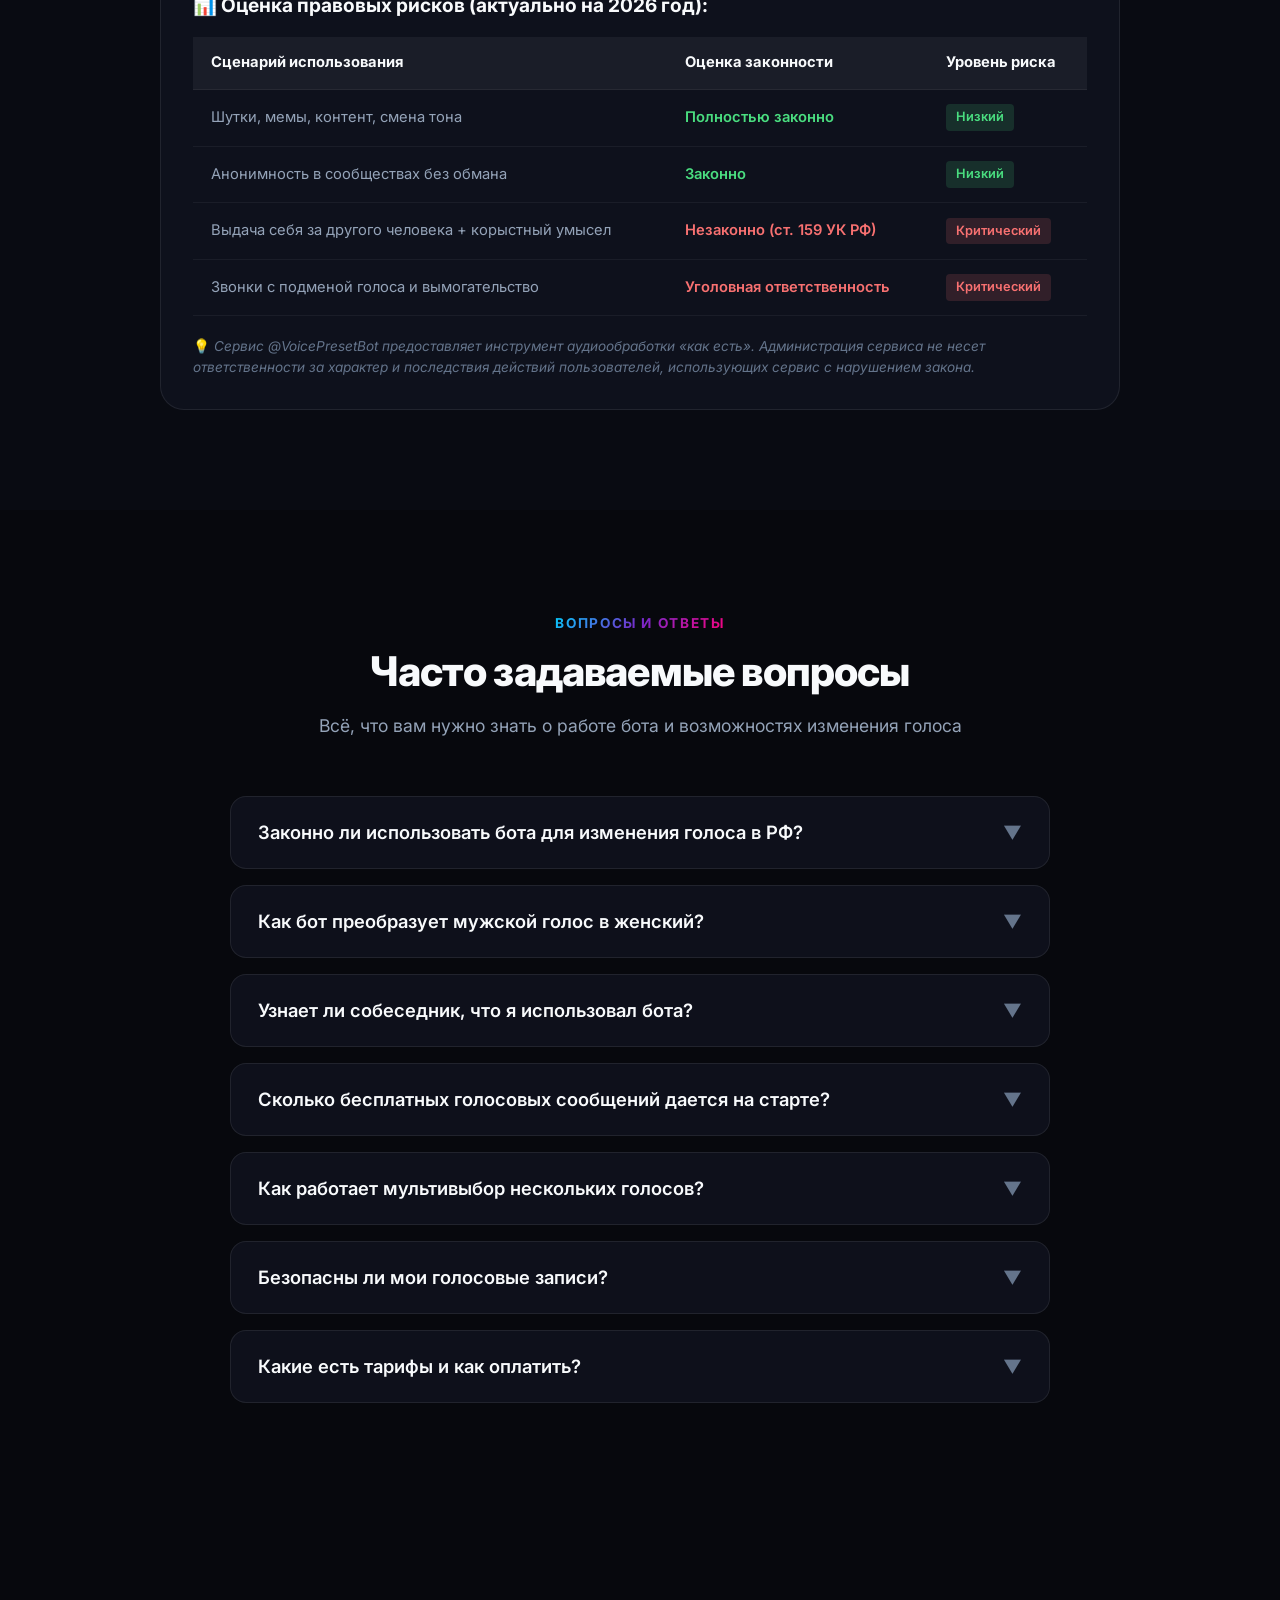
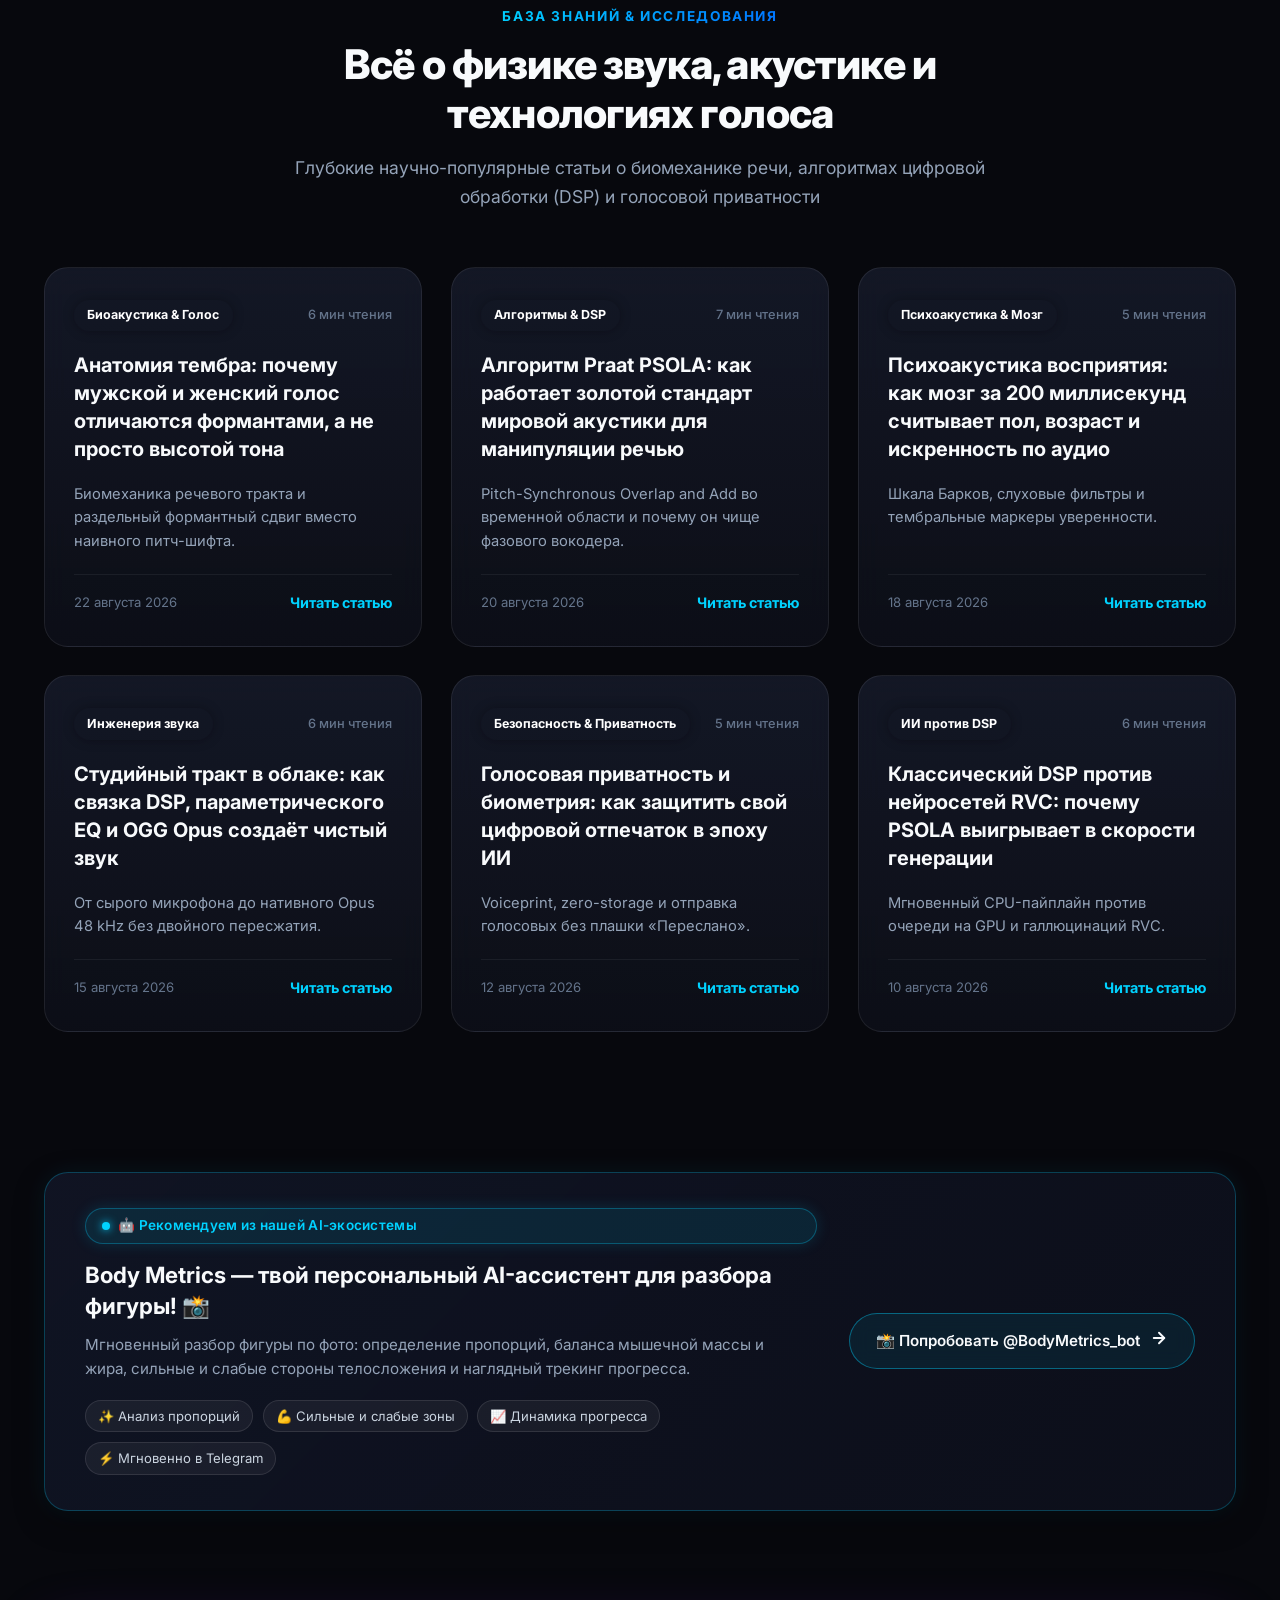
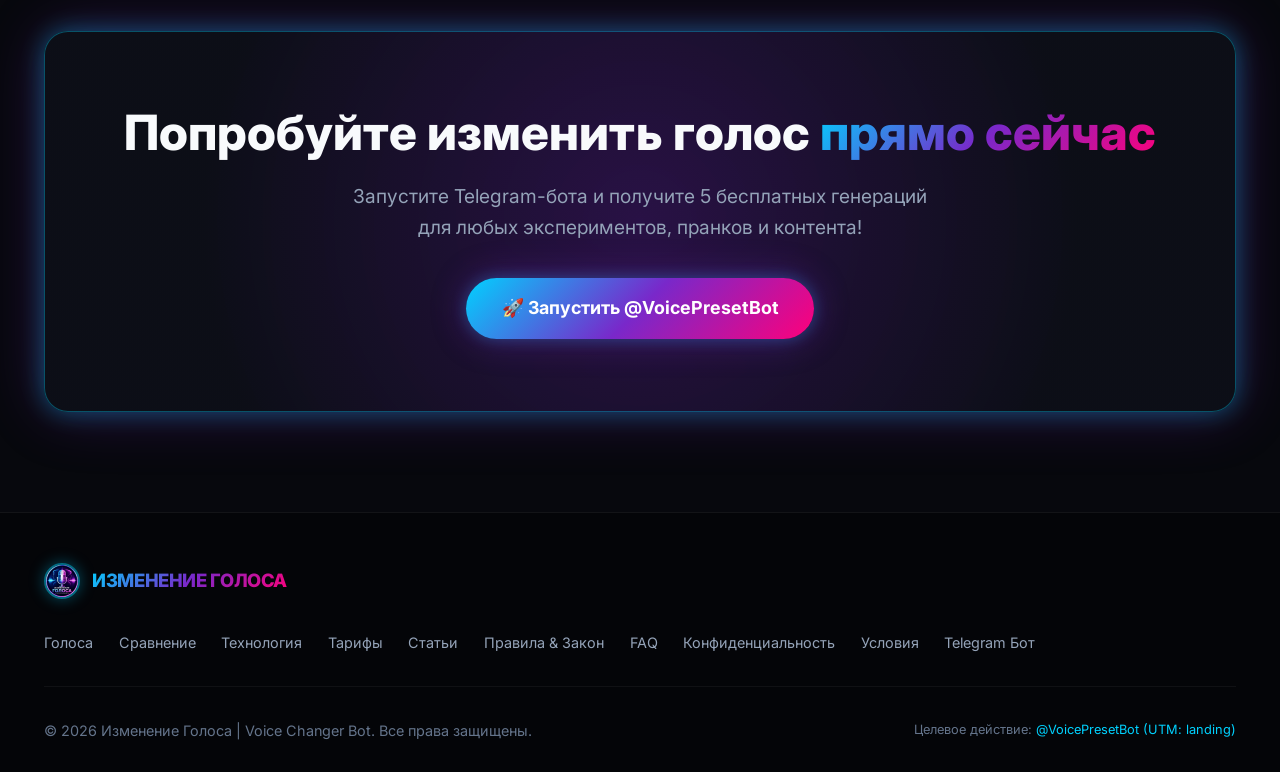
==== commit 0411772e: "fix(seo): static article URLs, robots/sitemap, drop fake rating Co-authored-by: Cursor <cursoragent@" ====
--- a/index.html
+++ b/index.html
@@ -4,41 +4,40 @@
   <meta charset="UTF-8">
   <meta name="viewport" content="width=device-width, initial-scale=1.0">
   
-  <!-- Primary Meta Tags & SEO Optimization -->
-  <title>🎙️ Изменение Голоса в Telegram Онлайн | Voice Changer Bot — Натуральные женские и мужские голоса</title>
-  <meta name="title" content="🎙️ Изменение Голоса в Telegram Онлайн | Voice Changer Bot — Натуральные женские и мужские голоса">
-  <meta name="description" content="⚡ Мгновенное изменение голоса в голосовых сообщениях Telegram онлайн. Натуральный женский голос (Алиса, Ева, Виктория), мужской баритон, бас и спецэффекты без мультяшности на базе AI и Praat PSOLA. 20 бесплатных генераций! Пересылка без цитирования.">
-  <meta name="keywords" content="изменение голоса онлайн, voice changer telegram, изменить голос на женский, голос девушки из мужского онлайн, преобразование голоса в телеграм, бот смены голоса тг, натуральный женский голос без мультяшности, пранк голосовыми сообщениями, голос робота бурундука монстра онлайн, как отправить измененное голосовое без пересылки">
-  <meta name="author" content="Voice Changer Studio">
-  <meta name="robots" content="index, follow, max-image-preview:large, max-snippet:-1, max-video-preview:-1">
+  <title>Изменение голоса в Telegram — Voice Changer</title>
+  <meta name="description" content="Бот меняет голос в Telegram: 18 пресетов, натуральный женский и мужской тембр без эффекта бурундука. 5 генераций бесплатно.">
+  <meta name="author" content="Voice Changer">
+  <meta name="robots" content="index, follow, max-image-preview:large">
+  <link rel="canonical" href="https://voice.dontseekme.ru/">
 
   <!-- Open Graph / Facebook / VK / Telegram -->
   <meta property="og:type" content="website">
-  <meta property="og:url" content="https://t.me/VoicePresetBot?start=landing">
-  <meta property="og:title" content="🎙️ Изменение Голоса в Telegram | Voice Changer Bot">
-  <meta property="og:description" content="Мгновенное изменение голоса в Telegram онлайн. Естественные женские тембры (Алиса, Ева, Виктория), мужской бас и спецэффекты без эффекта бурундука. 20 генераций бесплатно!">
-  <meta property="og:image" content="assets/logo.png">
+  <meta property="og:site_name" content="Voice Changer">
+  <meta property="og:url" content="https://voice.dontseekme.ru/">
+  <meta property="og:title" content="Изменение голоса в Telegram — Voice Changer">
+  <meta property="og:description" content="18 пресетов, натуральный женский и мужской тембр без эффекта бурундука. 5 генераций бесплатно.">
+  <meta property="og:image" content="https://voice.dontseekme.ru/assets/og-image.jpg">
+  <meta property="og:image:width" content="1200">
+  <meta property="og:image:height" content="630">
   <meta property="og:locale" content="ru_RU">
 
-  <!-- Twitter -->
   <meta name="twitter:card" content="summary_large_image">
-  <meta name="twitter:title" content="🎙️ Изменение Голоса в Telegram | Voice Changer Bot">
-  <meta name="twitter:description" content="Мгновенное преобразование мужского голоса в женский и обратно в Telegram. 18 пресетов, отправка без цитирования. Попробуй 20 генераций бесплатно!">
-  <meta name="twitter:image" content="assets/logo.png">
+  <meta name="twitter:title" content="Изменение голоса в Telegram — Voice Changer">
+  <meta name="twitter:description" content="18 пресетов, натуральный женский и мужской тембр. 5 генераций бесплатно.">
+  <meta name="twitter:image" content="https://voice.dontseekme.ru/assets/og-image.jpg">
 
   <!-- Favicon -->
   <link rel="icon" type="image/x-icon" href="assets/favicon/favicon.ico">
   <link rel="icon" type="image/png" sizes="32x32" href="assets/favicon/favicon-32x32.png">
   <link rel="icon" type="image/png" sizes="16x16" href="assets/favicon/favicon-16x16.png">
-  <link rel="icon" type="image/svg+xml" href="assets/favicon/favicon.svg">
   <link rel="apple-touch-icon" sizes="192x192" href="assets/favicon/android-chrome-192x192.png">
   <link rel="manifest" href="assets/favicon/site.webmanifest">
   <meta name="theme-color" content="#07080d">
 
-  <!-- Google Fonts: Outfit & Inter for high-end typography -->
   <link rel="preconnect" href="https://fonts.googleapis.com">
   <link rel="preconnect" href="https://fonts.gstatic.com" crossorigin>
-  <link href="https://fonts.googleapis.com/css2?family=Inter:wght@400;500;600;700&family=Outfit:wght@600;700;800;900&display=swap" rel="stylesheet">
+  <link href="https://fonts.googleapis.com/css2?family=Inter:wght@400;500;600;700;800&display=swap" rel="stylesheet">
+  <link rel="preload" as="image" href="assets/logo.webp">
 
   <!-- Stylesheet -->
   <link rel="stylesheet" href="style.css">
@@ -54,20 +53,28 @@
         "operatingSystem": "iOS, Android, Windows, macOS, Web, Linux",
         "applicationCategory": "MultimediaApplication",
         "offers": {
-          "@type": "Offer",
-          "price": "0.00",
+          "@type": "AggregateOffer",
+          "lowPrice": "0",
+          "highPrice": "499",
           "priceCurrency": "RUB",
-          "description": "5 бесплатных голосовых генераций на старте. Пакеты 49 ₽ (+20), 199 ₽ (+100) и Безлимитный PRO на 30 дней — 499 руб."
-        },
-        "aggregateRating": {
-          "@type": "AggregateRating",
-          "ratingValue": "4.9",
-          "ratingCount": "1480",
-          "bestRating": "5",
-          "worstRating": "1"
+          "offerCount": "4",
+          "description": "5 бесплатных генераций на старте. Пакеты 49 ₽ (+20), 199 ₽ (+100) и Безлимитный PRO на 30 дней — 499 ₽"
         },
         "url": "https://t.me/VoicePresetBot?start=landing",
-        "image": "assets/logo.png"
+        "image": "https://voice.dontseekme.ru/assets/logo.webp"
+      },
+      {
+        "@type": "Organization",
+        "name": "Voice Changer",
+        "url": "https://voice.dontseekme.ru/",
+        "logo": "https://voice.dontseekme.ru/assets/logo.webp",
+        "sameAs": ["https://t.me/VoicePresetBot"]
+      },
+      {
+        "@type": "WebSite",
+        "name": "Voice Changer",
+        "url": "https://voice.dontseekme.ru/",
+        "inLanguage": "ru"
       },
       {
         "@type": "FAQPage",
@@ -101,7 +108,7 @@
             "name": "Сколько бесплатных генераций доступно пользователю?",
             "acceptedAnswer": {
               "@type": "Answer",
-              "text": "Каждый пользователь бесплатно получает 20 генераций голосовых сообщений сразу после запуска бота без привязки банковской карты."
+              "text": "Каждый пользователь бесплатно получает 5 генераций голосовых сообщений сразу после запуска бота без привязки банковской карты."
             }
           },
           {
@@ -123,42 +130,42 @@
             "position": 1,
             "name": "Анатомия тембра: почему мужской и женский голос отличаются формантами, а не просто высотой тона",
             "headline": "Биомеханика речевого тракта, модель источник-фильтр и раздельный формантный сдвиг",
-            "url": "https://t.me/VoicePresetBot?start=article_anatomy-formants-voice-mechanics"
+            "url": "https://voice.dontseekme.ru/articles/anatomy-formants-voice-mechanics/"
           },
           {
             "@type": "Article",
             "position": 2,
             "name": "Алгоритм Praat PSOLA: как работает золотой стандарт мировой акустики для манипуляции речью",
             "headline": "Математика временной области и фазовая синхронизация Pitch-Synchronous Overlap and Add",
-            "url": "https://t.me/VoicePresetBot?start=article_praat-psola-algorithm-acoustics"
+            "url": "https://voice.dontseekme.ru/articles/praat-psola-algorithm-acoustics/"
           },
           {
             "@type": "Article",
             "position": 3,
             "name": "Психоакустика восприятия: как мозг за 200 миллисекунд считывает пол, возраст и искренность по аудио",
             "headline": "Шкала Барков, слуховые фильтры улитки уха и тембральные маркеры уверенности",
-            "url": "https://t.me/VoicePresetBot?start=article_psychoacoustics-voice-perception"
+            "url": "https://voice.dontseekme.ru/articles/psychoacoustics-voice-perception/"
           },
           {
             "@type": "Article",
             "position": 4,
             "name": "Студийный тракт в облаке: как связка DSP, параметрического EQ и OGG Opus создаёт чистый звук",
             "headline": "Многокаскадный процессинг аудиосообщений на сервере для идеального звучания в Telegram",
-            "url": "https://t.me/VoicePresetBot?start=article_cloud-audio-dsp-ffmpeg-opus"
+            "url": "https://voice.dontseekme.ru/articles/cloud-audio-dsp-ffmpeg-opus/"
           },
           {
             "@type": "Article",
             "position": 5,
             "name": "Голосовая приватность и биометрия: как защитить свой цифровой отпечаток в эпоху ИИ",
             "headline": "Voiceprint, защита личной информации и анонимное голосовое общение без пересылки",
-            "url": "https://t.me/VoicePresetBot?start=article_voice-privacy-biometrics-security"
+            "url": "https://voice.dontseekme.ru/articles/voice-privacy-biometrics-security/"
           },
           {
             "@type": "Article",
             "position": 6,
             "name": "Классический DSP против нейросетей RVC: почему PSOLA выигрывает в скорости генерации",
             "headline": "Инженерное сравнение: мгновенный отклик DSP против задержек тяжелых нейросетей на GPU",
-            "url": "https://t.me/VoicePresetBot?start=article_dsp-vs-rvc-speed-artifacts-comparison"
+            "url": "https://voice.dontseekme.ru/articles/dsp-vs-rvc-speed-artifacts-comparison/"
           }
         ]
       }
@@ -190,8 +197,8 @@
   <!-- Header -->
   <header class="site-header">
     <div class="container header-container">
-      <a href="https://t.me/VoicePresetBot?start=landing" class="logo-brand" title="Изменение Голоса Telegram Bot">
-        <img src="assets/logo.png" alt="Логотип Изменение Голоса Voice Changer" class="logo-img">
+      <a href="/" class="logo-brand" title="Изменение Голоса — на главную">
+        <img src="assets/logo.webp" alt="Логотип Изменение Голоса Voice Changer" class="logo-img" width="48" height="48">
         <div class="logo-text-group">
           <span class="brand-title gradient-text">ИЗМЕНЕНИЕ ГОЛОСА</span>
           <span class="brand-subtitle">VOICE CHANGER AI</span>
@@ -248,7 +255,7 @@
 
         <div class="hero-actions">
           <a href="https://t.me/VoicePresetBot?start=landing" class="btn btn-primary btn-large" target="_blank" rel="noopener noreferrer">
-            <span>🎤 Попробовать 20 голосовых бесплатно</span>
+            <span>🎤 Попробовать 5 голосовых бесплатно</span>
             <span class="btn-icon-right">
               <svg width="20" height="20" viewBox="0 0 24 24" fill="none" stroke="currentColor" stroke-width="2.5" stroke-linecap="round" stroke-linejoin="round"><line x1="5" y1="12" x2="19" y2="12"></line><polyline points="12 5 19 12 12 19"></polyline></svg>
             </span>
@@ -268,7 +275,7 @@
             <span class="stat-label">Скорость обработки</span>
           </div>
           <div class="stat-item">
-            <span class="stat-value">20 шт</span>
+            <span class="stat-value">5 шт</span>
             <span class="stat-label">Бесплатный лимит</span>
           </div>
         </div>
@@ -283,7 +290,7 @@
           </div>
           
           <div class="hero-logo-frame">
-            <img src="assets/logo.png" alt="Изменение Голоса в Телеграм — Voice Changer Bot" class="hero-logo-img">
+            <img src="assets/logo.webp" alt="Изменение Голоса в Телеграм — Voice Changer Bot" class="hero-logo-img" width="360" height="360">
           </div>
 
           <div class="hero-floating-badge badge-bottom-left">
@@ -831,7 +838,7 @@
           <div class="step-number">1</div>
           <div class="step-icon-wrap">🤖</div>
           <h3>Запустите бота</h3>
-          <p>Перейдите в бота <a href="https://t.me/VoicePresetBot?start=landing" style="color: var(--neon-cyan); text-decoration: none; font-weight: 600;">@VoicePresetBot</a> и нажмите кнопку «Старт». Вам сразу начислится 20 бесплатных генераций.</p>
+          <p>Перейдите в бота <a href="https://t.me/VoicePresetBot?start=landing" style="color: var(--neon-cyan); text-decoration: none; font-weight: 600;">@VoicePresetBot</a> и нажмите кнопку «Старт». Вам сразу начислится 5 бесплатных генераций.</p>
         </div>
 
         <div class="step-card">
@@ -1152,7 +1159,7 @@
           </div>
           <div class="faq-answer">
             <div class="faq-answer-inner">
-              Каждому новому пользователю бесплатно начисляется 20 генераций. Вы можете протестировать любые женские и мужские голоса, а также спецэффекты без оплаты и привязки карты.
+              Каждому новому пользователю бесплатно начисляется 5 генераций. Вы можете протестировать любые женские и мужские голоса, а также спецэффекты без оплаты и привязки карты.
             </div>
           </div>
         </div>
@@ -1207,7 +1214,60 @@
       </div>
 
       <div id="articlesGrid" class="articles-grid">
-        <!-- Rendered dynamically and crawlable by search engines -->
+        <a class="article-card" href="/articles/anatomy-formants-voice-mechanics/">
+          <div class="article-card-header">
+            <span class="article-badge">Биоакустика & Голос</span>
+            <span class="article-read-time">6 мин чтения</span>
+          </div>
+          <h3 class="article-card-title">Анатомия тембра: почему мужской и женский голос отличаются формантами, а не просто высотой тона</h3>
+          <p class="article-card-desc">Биомеханика речевого тракта и раздельный формантный сдвиг вместо наивного питч-шифта.</p>
+          <div class="article-card-footer"><span class="article-date">22 августа 2026</span><span class="btn-read-article">Читать статью</span></div>
+        </a>
+        <a class="article-card" href="/articles/praat-psola-algorithm-acoustics/">
+          <div class="article-card-header">
+            <span class="article-badge">Алгоритмы & DSP</span>
+            <span class="article-read-time">7 мин чтения</span>
+          </div>
+          <h3 class="article-card-title">Алгоритм Praat PSOLA: как работает золотой стандарт мировой акустики для манипуляции речью</h3>
+          <p class="article-card-desc">Pitch-Synchronous Overlap and Add во временной области и почему он чище фазового вокодера.</p>
+          <div class="article-card-footer"><span class="article-date">20 августа 2026</span><span class="btn-read-article">Читать статью</span></div>
+        </a>
+        <a class="article-card" href="/articles/psychoacoustics-voice-perception/">
+          <div class="article-card-header">
+            <span class="article-badge">Психоакустика & Мозг</span>
+            <span class="article-read-time">5 мин чтения</span>
+          </div>
+          <h3 class="article-card-title">Психоакустика восприятия: как мозг за 200 миллисекунд считывает пол, возраст и искренность по аудио</h3>
+          <p class="article-card-desc">Шкала Барков, слуховые фильтры и тембральные маркеры уверенности.</p>
+          <div class="article-card-footer"><span class="article-date">18 августа 2026</span><span class="btn-read-article">Читать статью</span></div>
+        </a>
+        <a class="article-card" href="/articles/cloud-audio-dsp-ffmpeg-opus/">
+          <div class="article-card-header">
+            <span class="article-badge">Инженерия звука</span>
+            <span class="article-read-time">6 мин чтения</span>
+          </div>
+          <h3 class="article-card-title">Студийный тракт в облаке: как связка DSP, параметрического EQ и OGG Opus создаёт чистый звук</h3>
+          <p class="article-card-desc">От сырого микрофона до нативного Opus 48 kHz без двойного пересжатия.</p>
+          <div class="article-card-footer"><span class="article-date">15 августа 2026</span><span class="btn-read-article">Читать статью</span></div>
+        </a>
+        <a class="article-card" href="/articles/voice-privacy-biometrics-security/">
+          <div class="article-card-header">
+            <span class="article-badge">Безопасность & Приватность</span>
+            <span class="article-read-time">5 мин чтения</span>
+          </div>
+          <h3 class="article-card-title">Голосовая приватность и биометрия: как защитить свой цифровой отпечаток в эпоху ИИ</h3>
+          <p class="article-card-desc">Voiceprint, zero-storage и отправка голосовых без плашки «Переслано».</p>
+          <div class="article-card-footer"><span class="article-date">12 августа 2026</span><span class="btn-read-article">Читать статью</span></div>
+        </a>
+        <a class="article-card" href="/articles/dsp-vs-rvc-speed-artifacts-comparison/">
+          <div class="article-card-header">
+            <span class="article-badge">ИИ против DSP</span>
+            <span class="article-read-time">6 мин чтения</span>
+          </div>
+          <h3 class="article-card-title">Классический DSP против нейросетей RVC: почему PSOLA выигрывает в скорости генерации</h3>
+          <p class="article-card-desc">Мгновенный CPU-пайплайн против очереди на GPU и галлюцинаций RVC.</p>
+          <div class="article-card-footer"><span class="article-date">10 августа 2026</span><span class="btn-read-article">Читать статью</span></div>
+        </a>
       </div>
     </div>
   </section>
@@ -1251,7 +1311,7 @@
     <div class="container">
       <div class="final-cta-card">
         <h2>Попробуйте изменить голос <span class="gradient-text">прямо сейчас</span></h2>
-        <p>Запустите Telegram-бота и получите 20 бесплатных генераций для любых экспериментов, пранков и контента!</p>
+        <p>Запустите Telegram-бота и получите 5 бесплатных генераций для любых экспериментов, пранков и контента!</p>
         <a href="https://t.me/VoicePresetBot?start=landing" class="btn btn-primary btn-large" target="_blank" rel="noopener noreferrer">
           <span>🚀 Запустить @VoicePresetBot</span>
         </a>
@@ -1263,8 +1323,8 @@
   <footer class="site-footer">
     <div class="container">
       <div class="footer-top">
-        <a href="https://t.me/VoicePresetBot?start=landing" class="logo-brand">
-          <img src="assets/logo.png" alt="Логотип" class="logo-img logo-img-sm">
+        <a href="/" class="logo-brand">
+          <img src="assets/logo.webp" alt="Логотип Изменение Голоса" class="logo-img logo-img-sm" width="40" height="40">
           <span class="brand-title gradient-text">ИЗМЕНЕНИЕ ГОЛОСА</span>
         </a>
 
@@ -1276,6 +1336,8 @@
           <li><a href="#articles">Статьи</a></li>
           <li><a href="#safety">Правила & Закон</a></li>
           <li><a href="#faq">FAQ</a></li>
+          <li><a href="/privacy.html">Конфиденциальность</a></li>
+          <li><a href="/terms.html">Условия</a></li>
           <li><a href="https://t.me/VoicePresetBot?start=landing" target="_blank" rel="noopener noreferrer">Telegram Бот</a></li>
         </ul>
       </div>
@@ -1290,10 +1352,10 @@
   <!-- Sticky Mobile CTA Bar -->
   <div class="sticky-mobile-cta" hidden>
     <div class="sticky-mobile-cta-info">
-      <img src="assets/logo.png" alt="Logo" class="sticky-mobile-cta-logo">
+      <img src="assets/logo.webp" alt="Логотип Voice Changer" class="sticky-mobile-cta-logo" width="40" height="40">
       <div>
         <div class="sticky-mobile-cta-title">Изменение Голоса</div>
-        <div class="sticky-mobile-cta-subtitle">🎁 20 генераций бесплатно</div>
+        <div class="sticky-mobile-cta-subtitle">🎁 5 генераций бесплатно</div>
       </div>
     </div>
     <a href="https://t.me/VoicePresetBot?start=landing" class="btn btn-primary sticky-mobile-cta-btn" target="_blank" rel="noopener noreferrer">
@@ -1301,18 +1363,7 @@
     </a>
   </div>
 
-  <!-- Article Reader Modal Dialog -->
-  <div id="articleModal" class="article-modal" aria-hidden="true" role="dialog">
-    <div class="article-modal-backdrop"></div>
-    <div class="article-modal-container">
-      <button id="closeArticleModalBtn" class="article-modal-close" aria-label="Закрыть статью">✕</button>
-      <div id="articleModalBody" class="article-modal-body">
-        <!-- Loaded dynamically -->
-      </div>
-    </div>
-  </div>
-
-  <!-- Scripts -->
+  <script src="articles-data.js"></script>
   <script src="app.js"></script>
 </body>
 </html>
--- a/style.css
+++ b/style.css
@@ -41,7 +41,7 @@
   --glow-card: 0 10px 30px -10px rgba(0, 0, 0, 0.5), 0 0 1px 1px rgba(255, 255, 255, 0.08);
 
   /* Typography */
-  --font-heading: 'Outfit', -apple-system, BlinkMacSystemFont, 'Segoe UI', Roboto, sans-serif;
+  --font-heading: 'Inter', -apple-system, BlinkMacSystemFont, 'Segoe UI', Roboto, sans-serif;
   --font-body: 'Inter', -apple-system, BlinkMacSystemFont, 'Segoe UI', Roboto, sans-serif;
 
   /* Layout */
@@ -1577,6 +1577,11 @@
   display: grid;
   grid-template-columns: repeat(auto-fill, minmax(340px, 1fr));
   gap: 1.8rem;
+}
+
+a.article-card {
+  text-decoration: none;
+  color: inherit;
 }
 
 .article-card {
@@ -2673,3 +2678,51 @@
     font-size: 0.82rem;
   }
 }
+
+.legal-page {
+  padding: 120px 0 80px;
+  color: var(--text-secondary);
+  line-height: 1.7;
+}
+
+.legal-page h1 {
+  color: var(--text-primary);
+  font-family: var(--font-heading);
+  font-size: clamp(1.8rem, 4vw, 2.4rem);
+  margin-bottom: 12px;
+}
+
+.legal-page h2 {
+  color: var(--text-primary);
+  font-family: var(--font-heading);
+  font-size: 1.25rem;
+  margin: 28px 0 10px;
+}
+
+.legal-page .legal-lead {
+  color: var(--text-muted);
+  margin-bottom: 24px;
+}
+
+.legal-page a {
+  color: var(--neon-cyan);
+}
+
+.article-page .related {
+  display: grid;
+  gap: 10px;
+  margin: 16px 0 28px;
+}
+
+.article-page .related a {
+  display: block;
+  padding: 12px 16px;
+  border: 1px solid rgba(255, 255, 255, 0.08);
+  border-radius: 14px;
+  color: var(--text-primary);
+  text-decoration: none;
+}
+
+.article-page .related a:hover {
+  border-color: rgba(0, 210, 255, 0.4);
+}
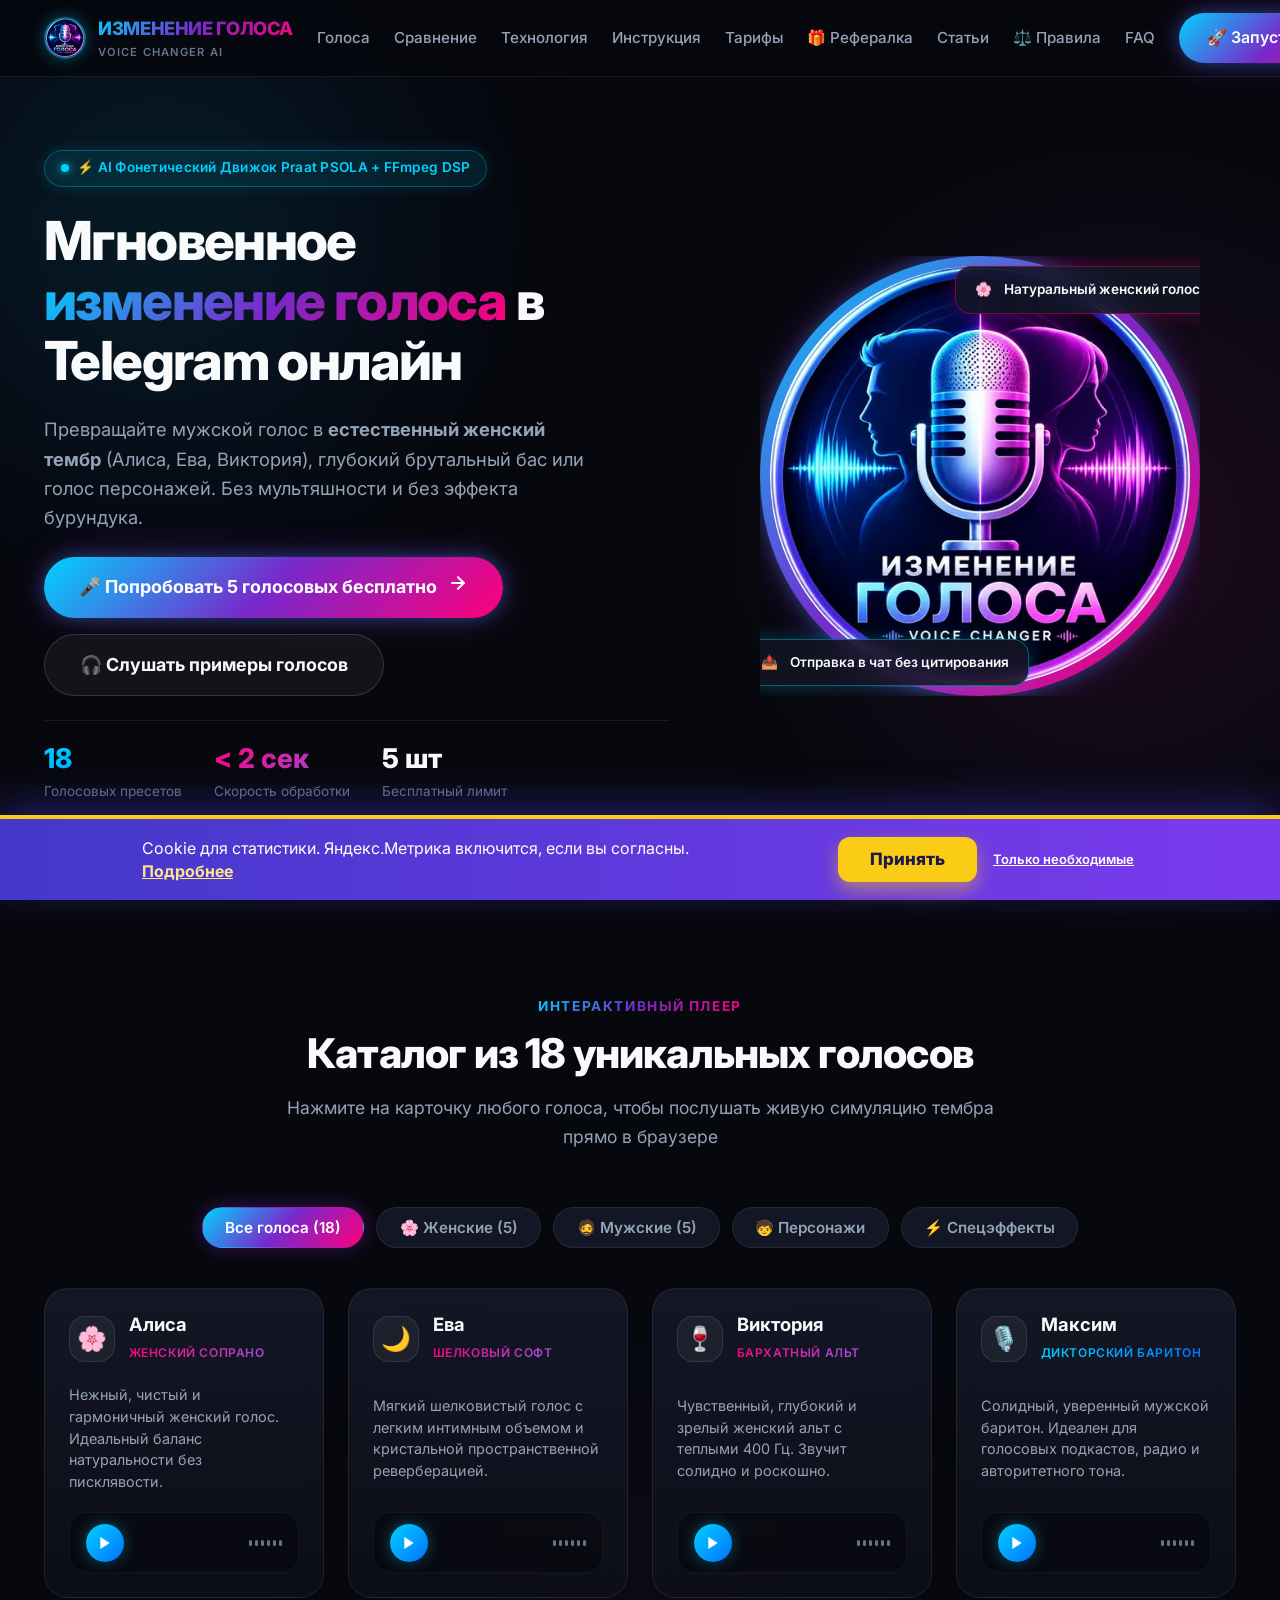
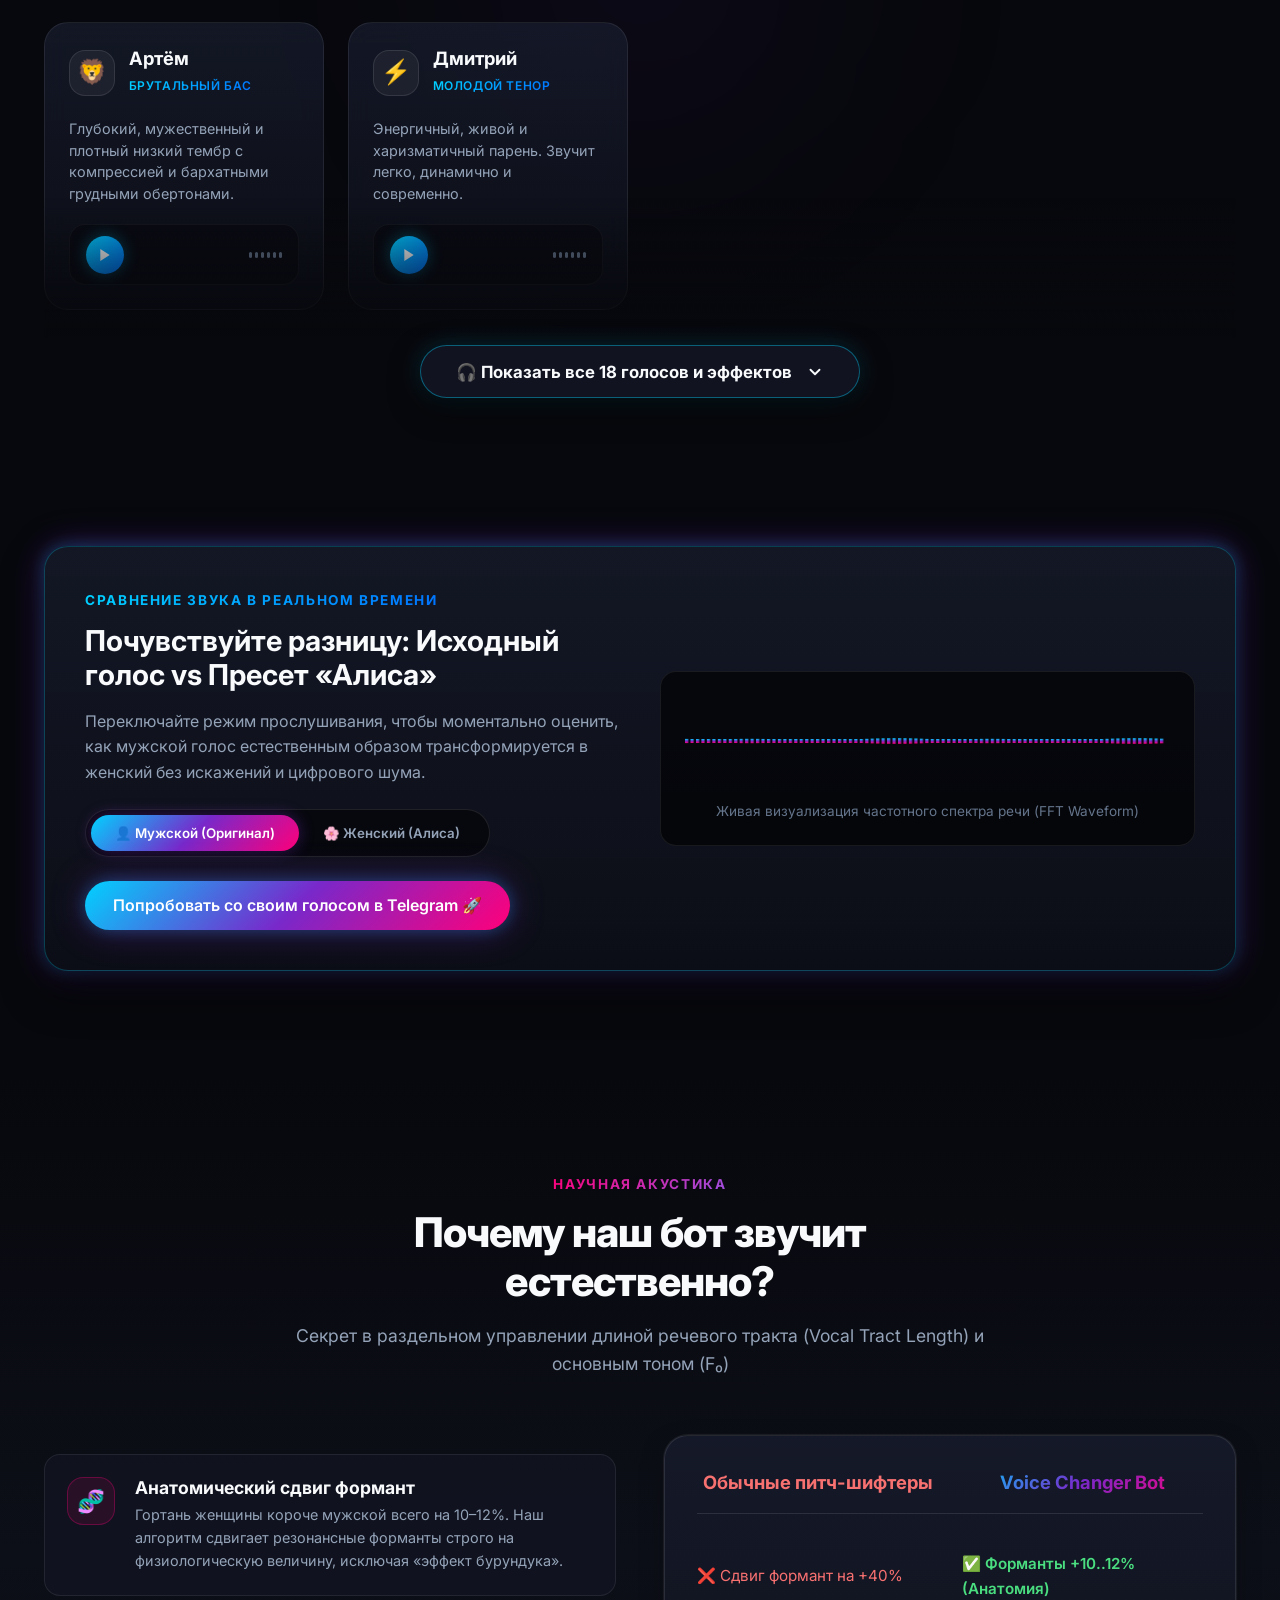
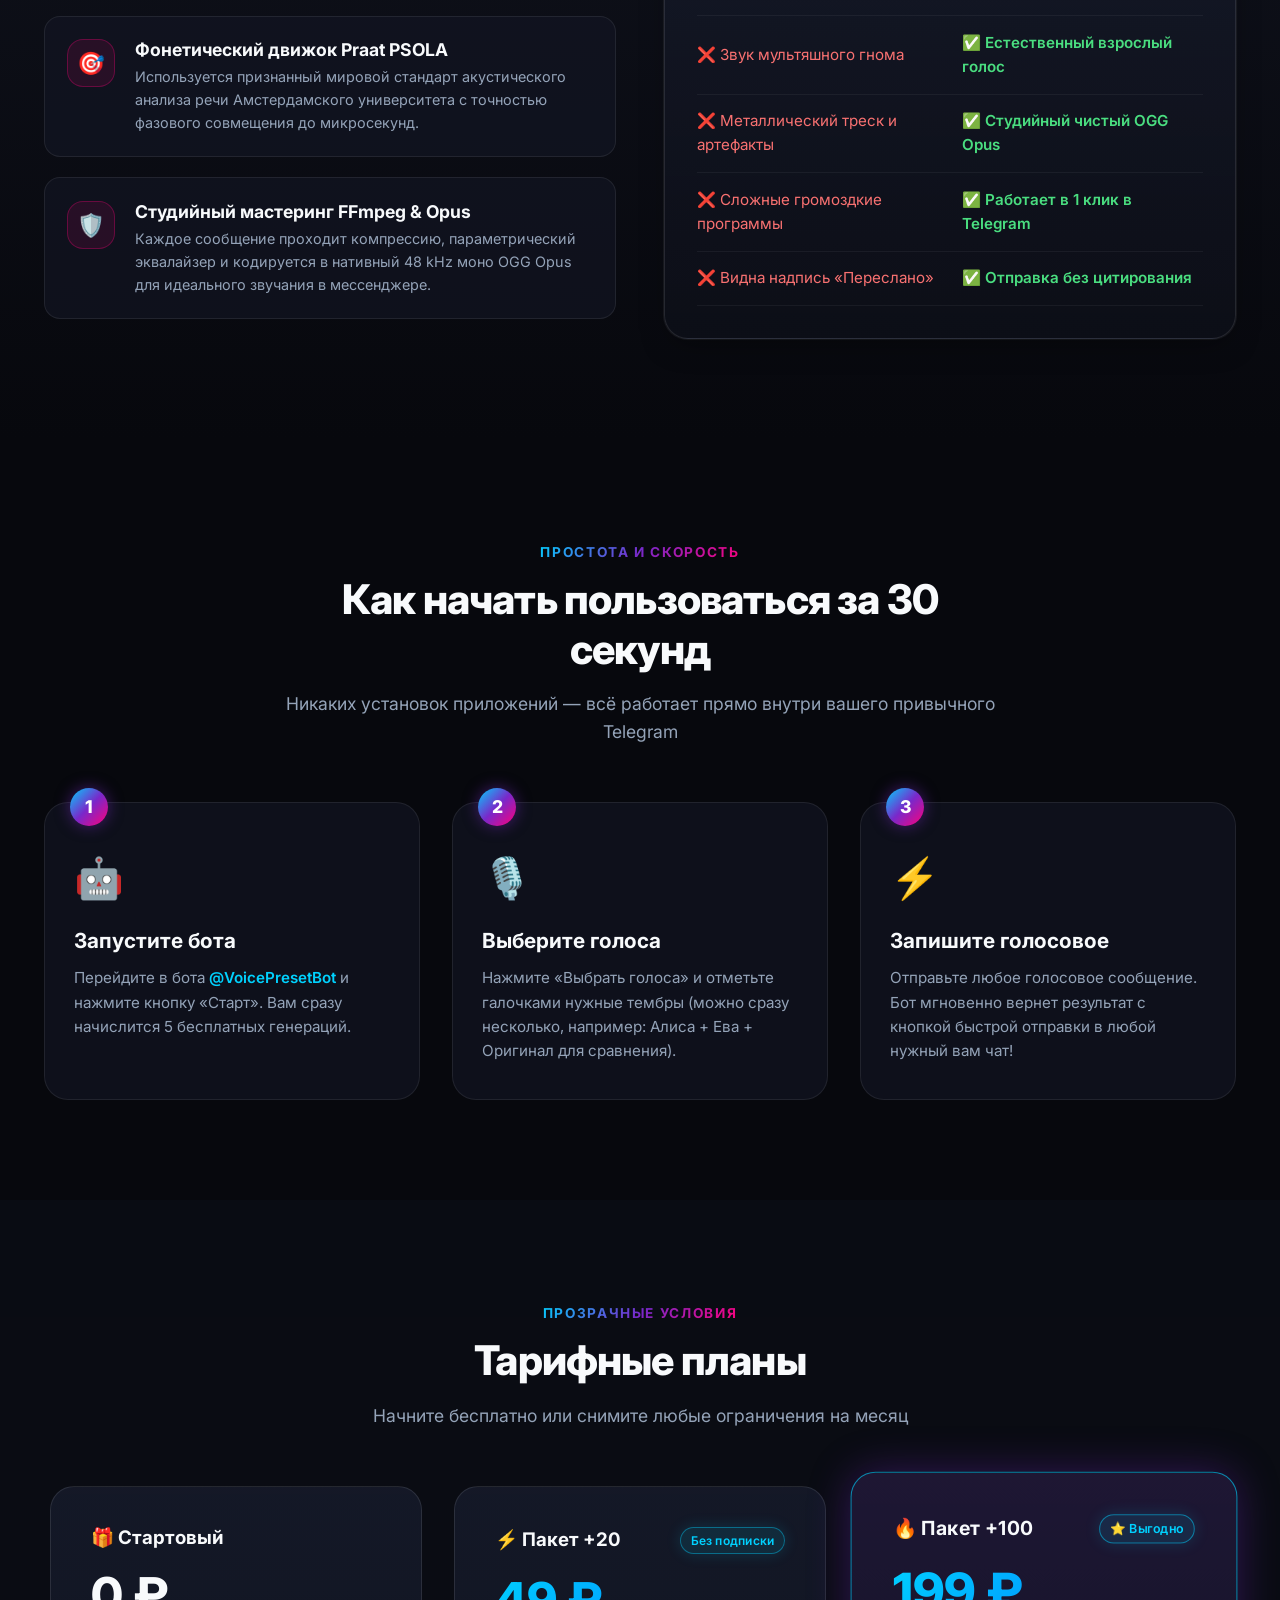
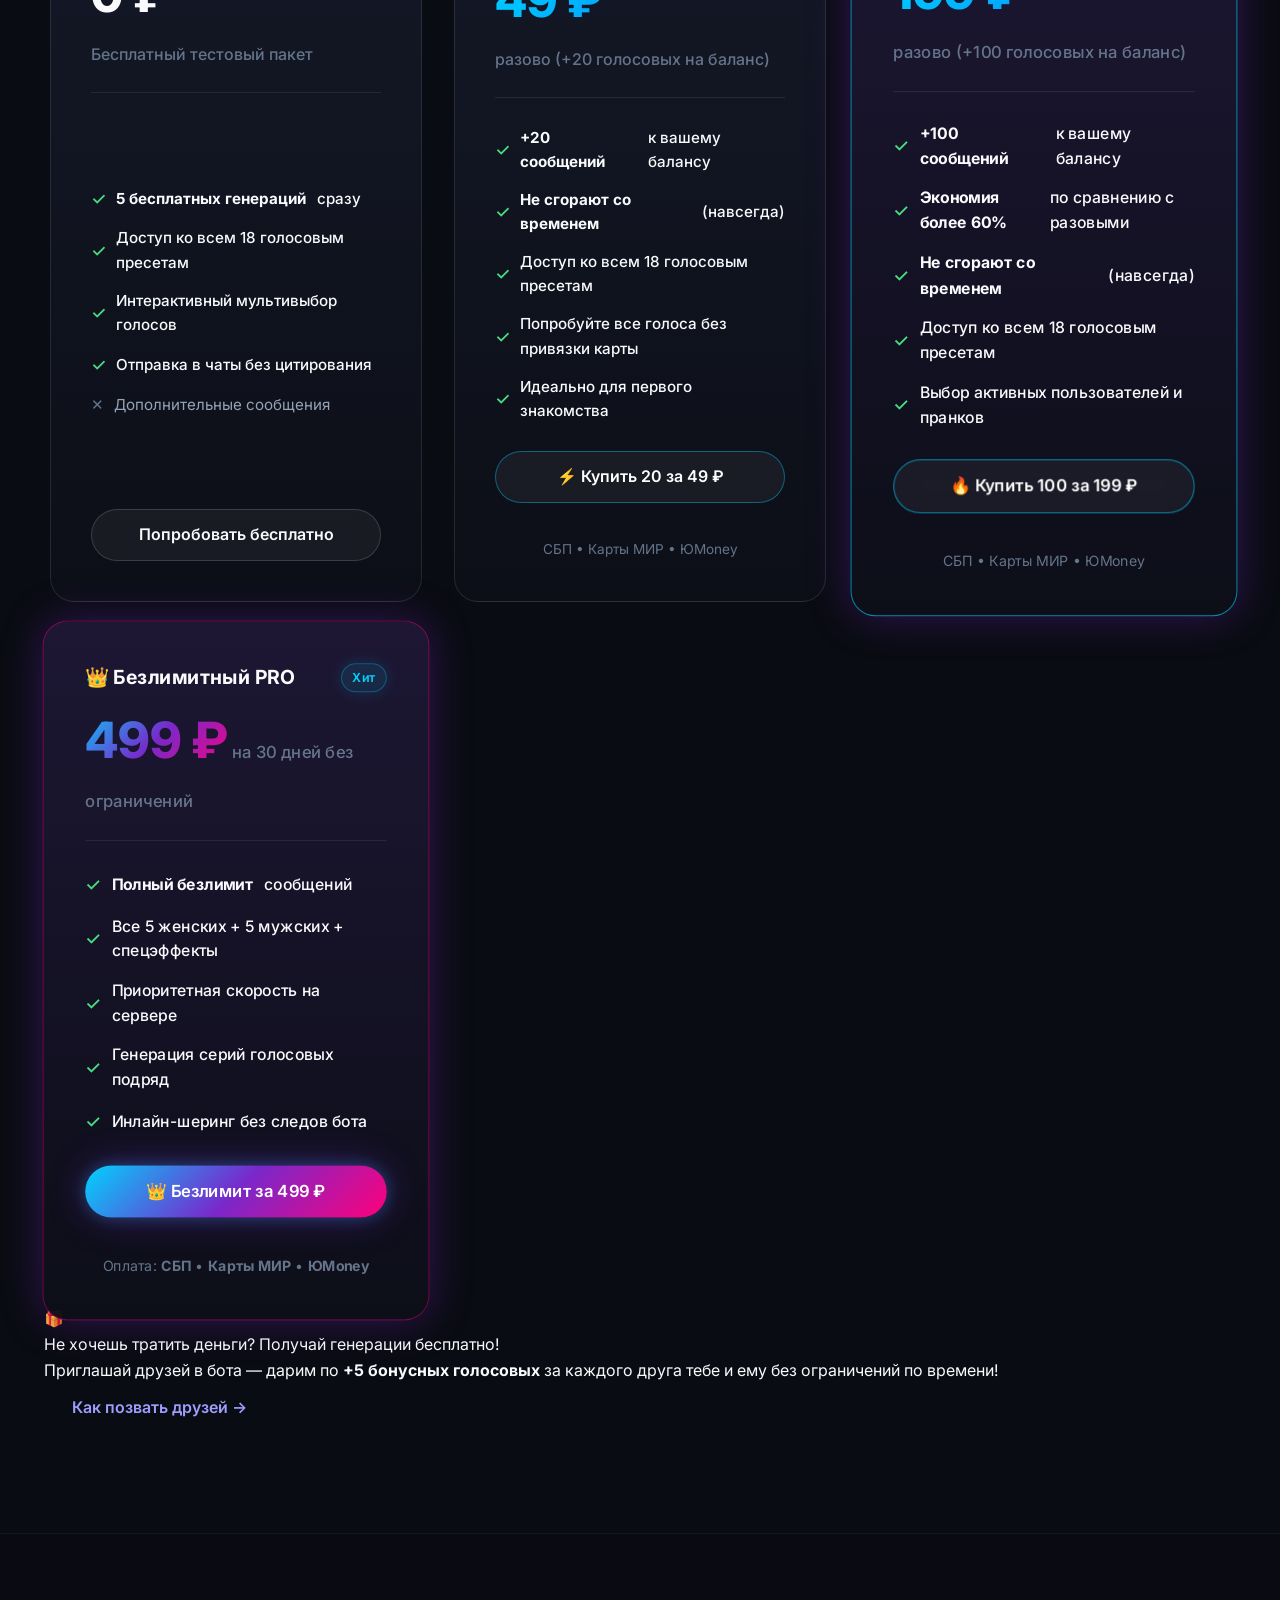
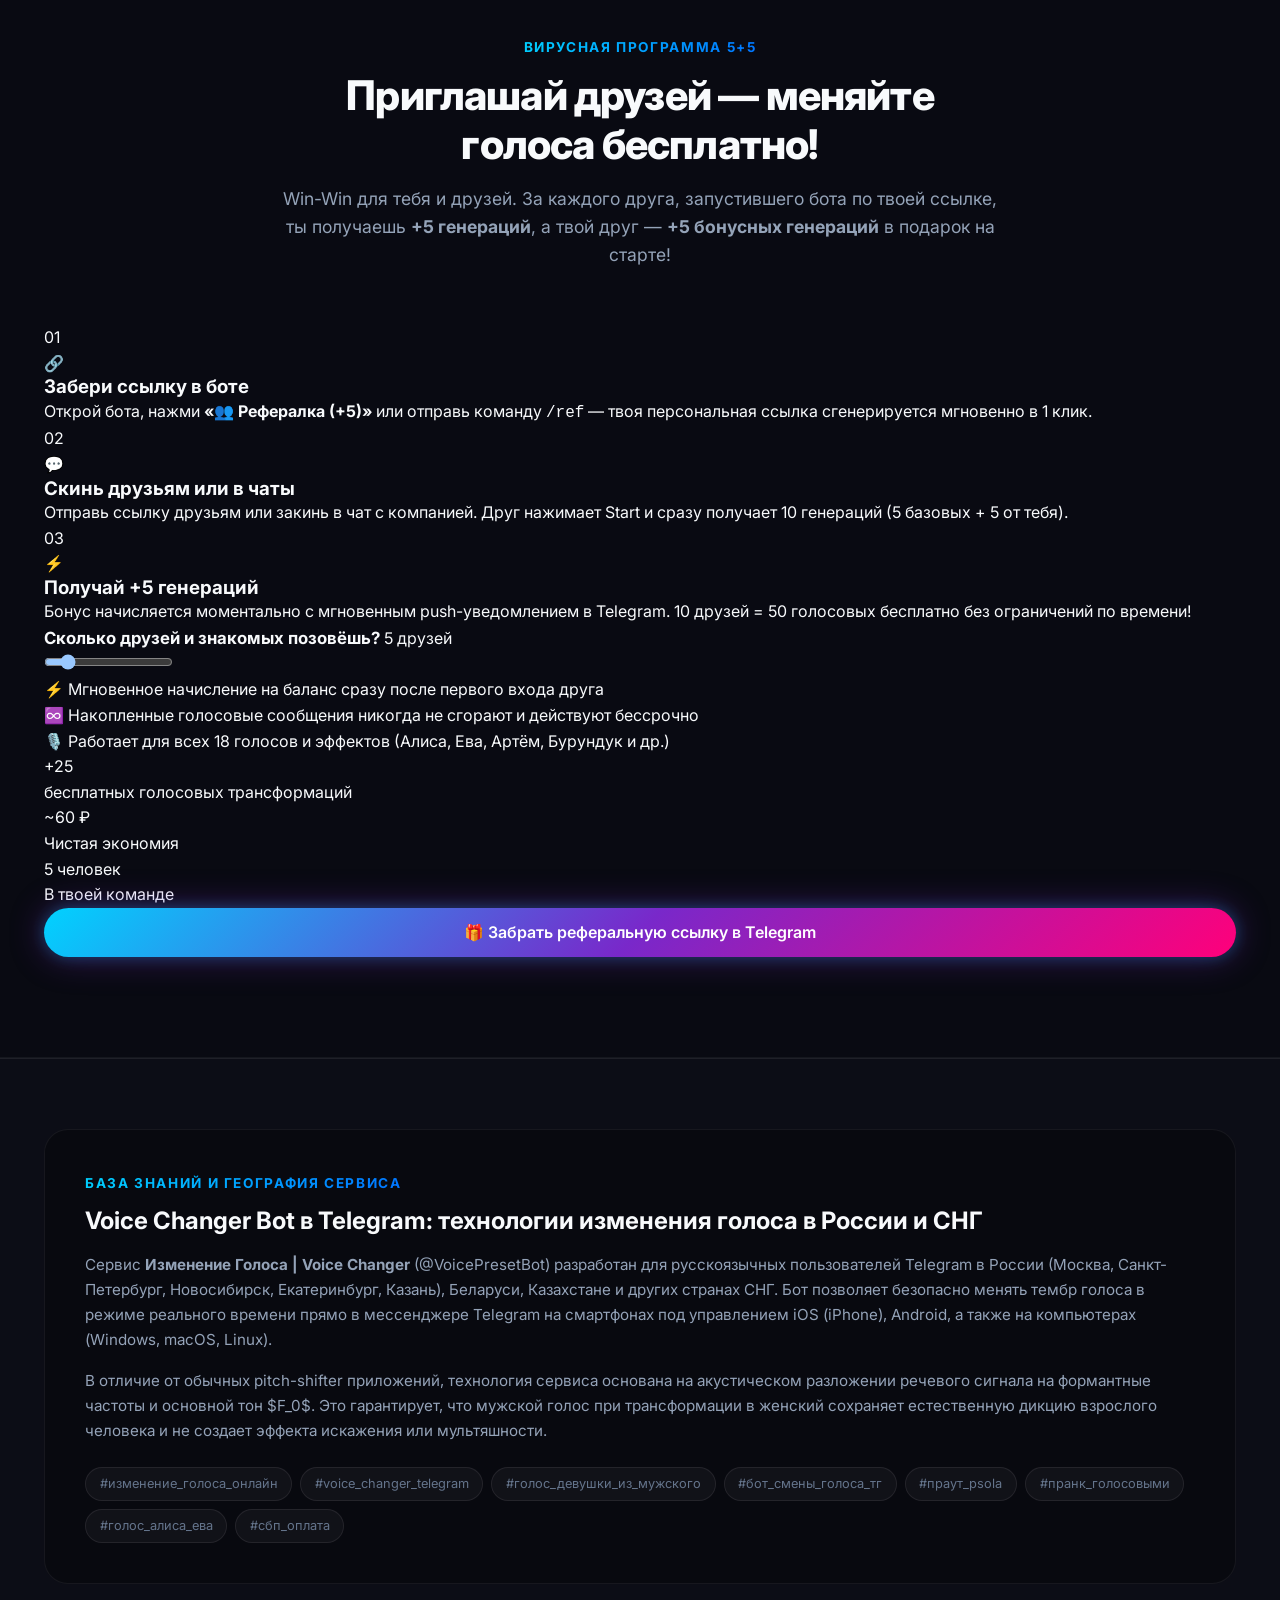
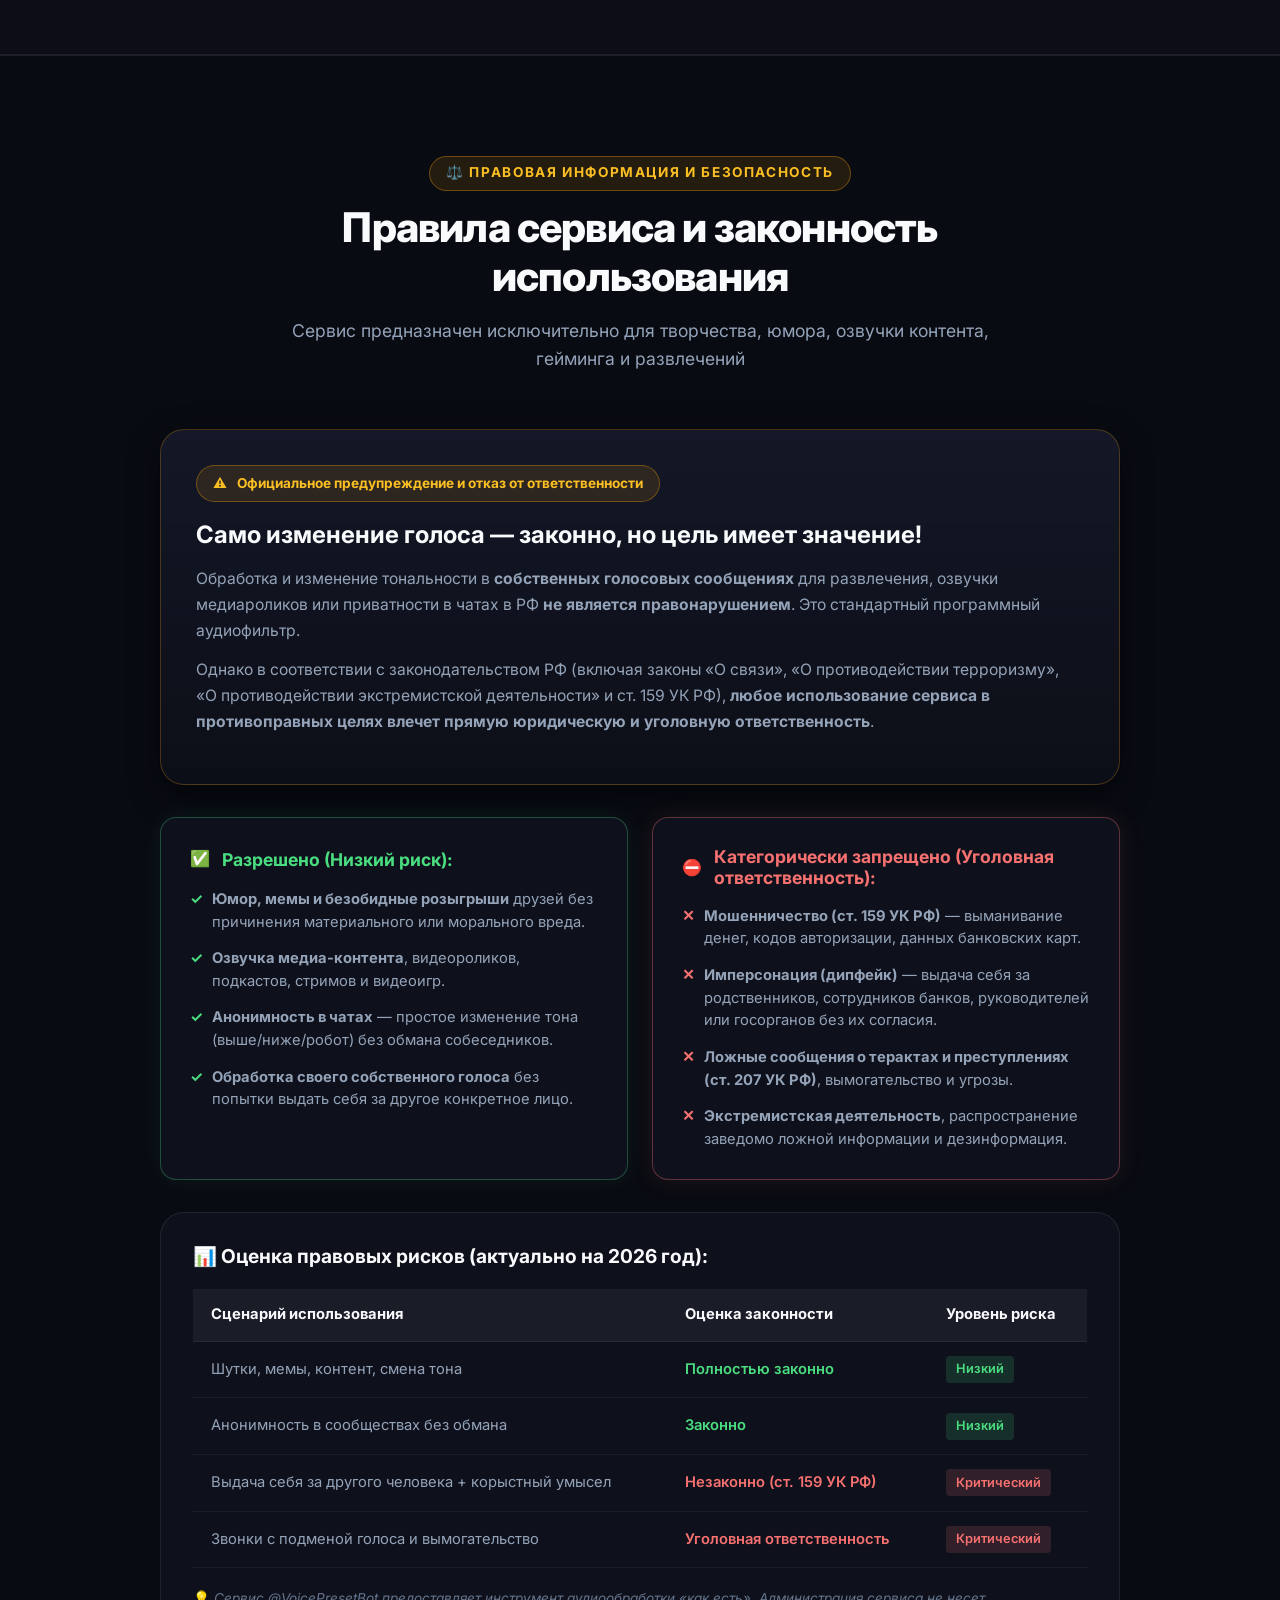
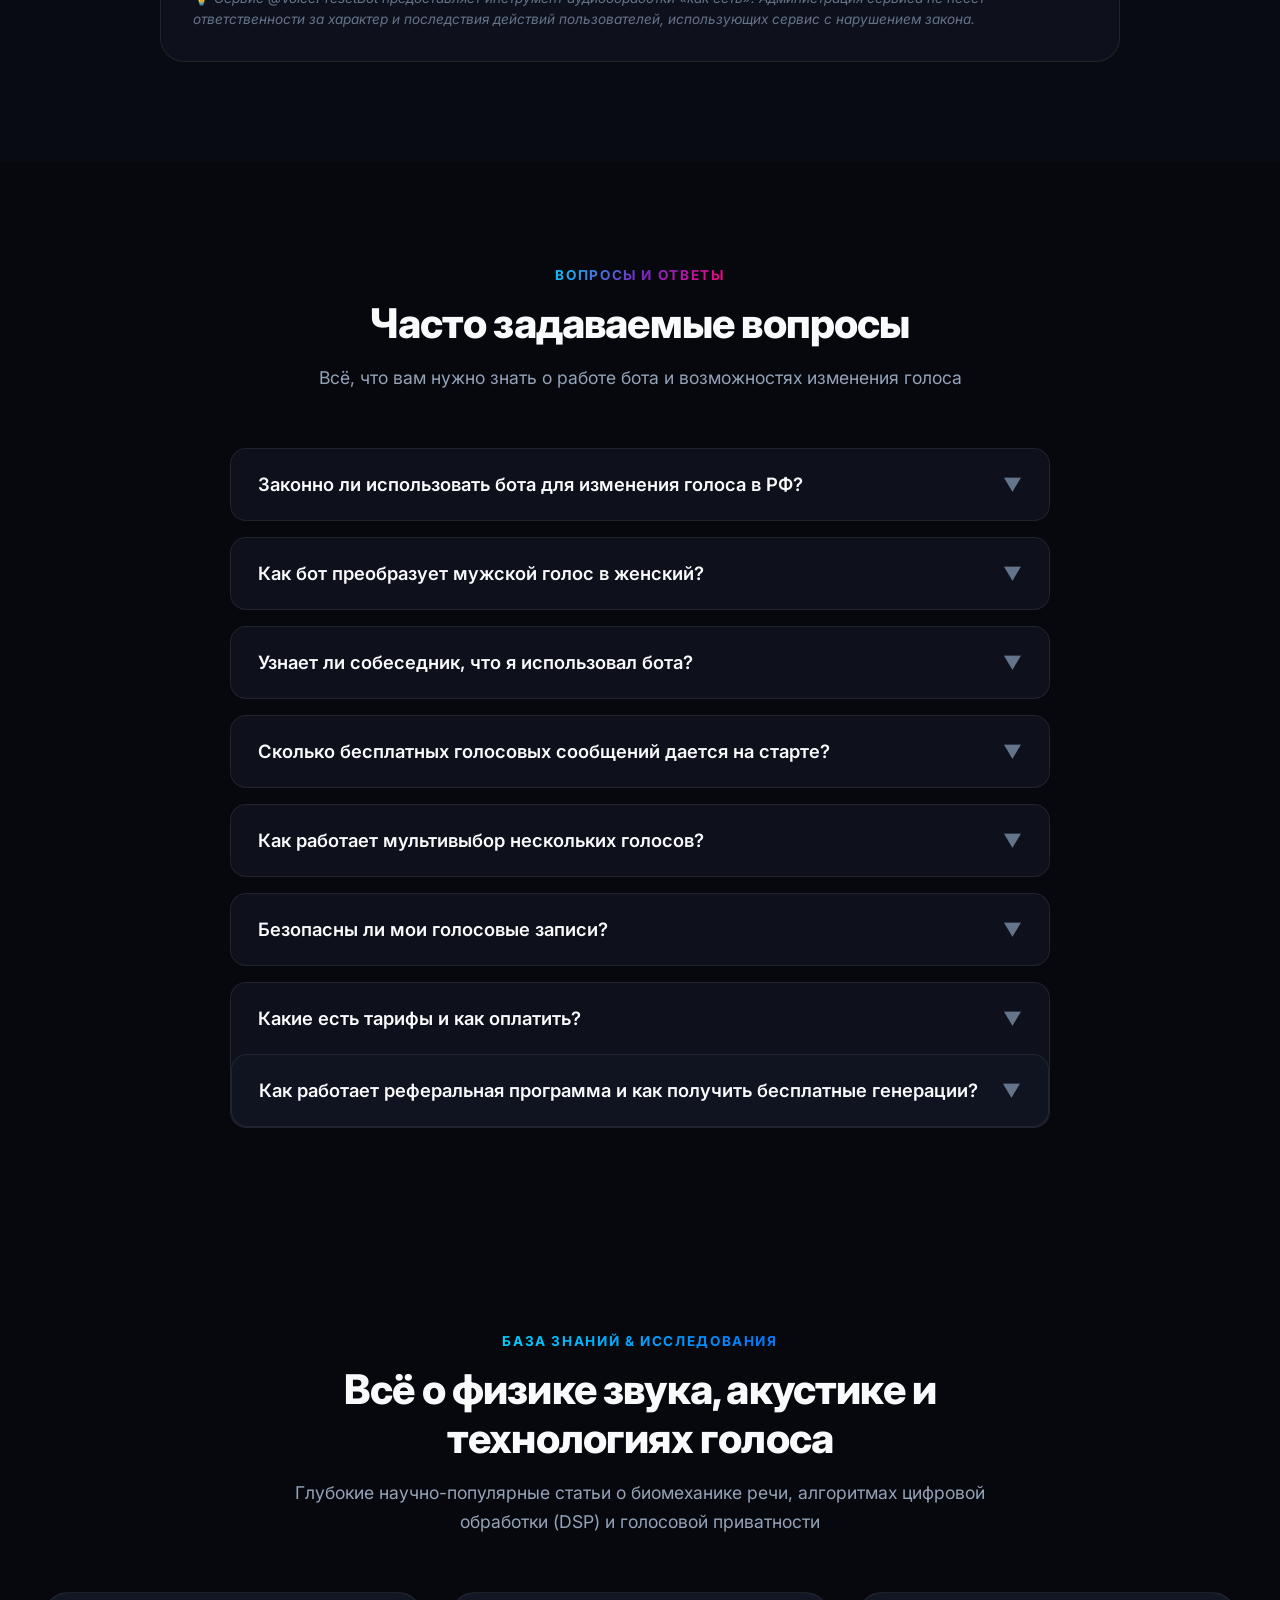
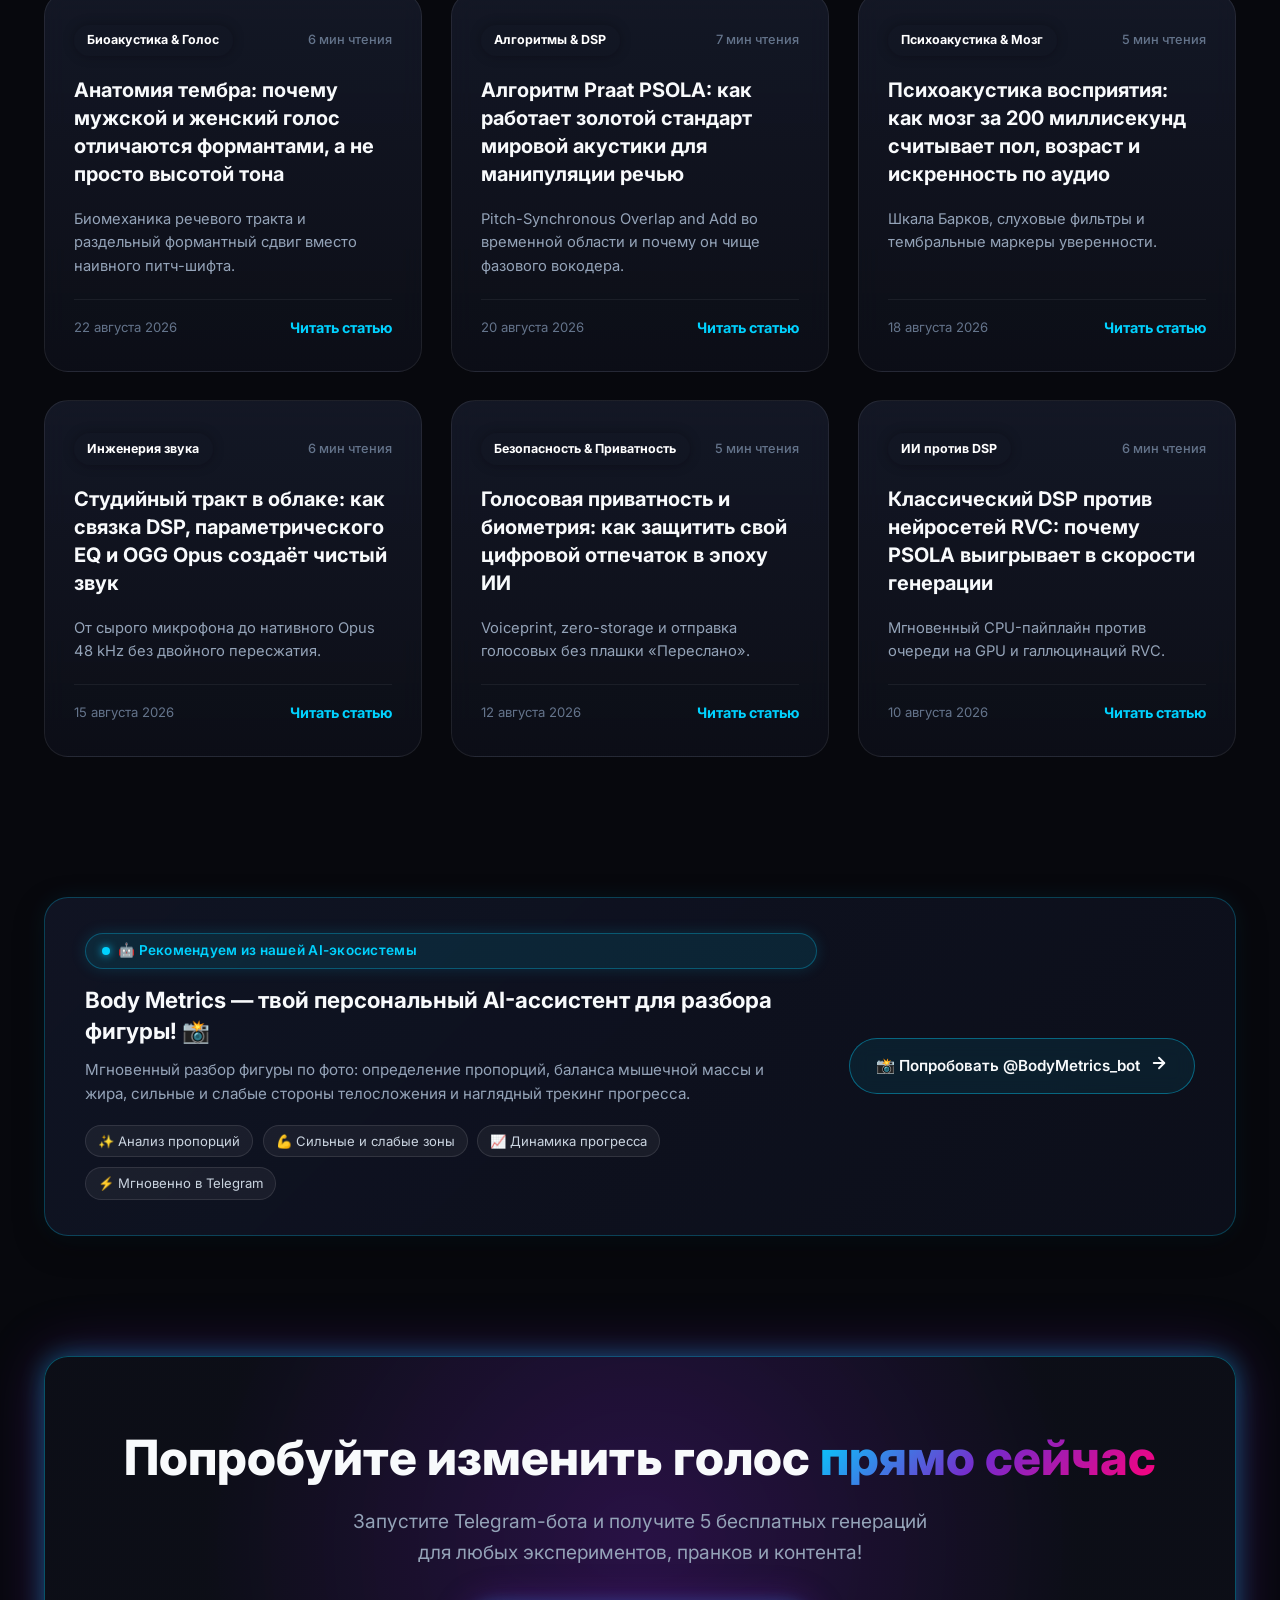
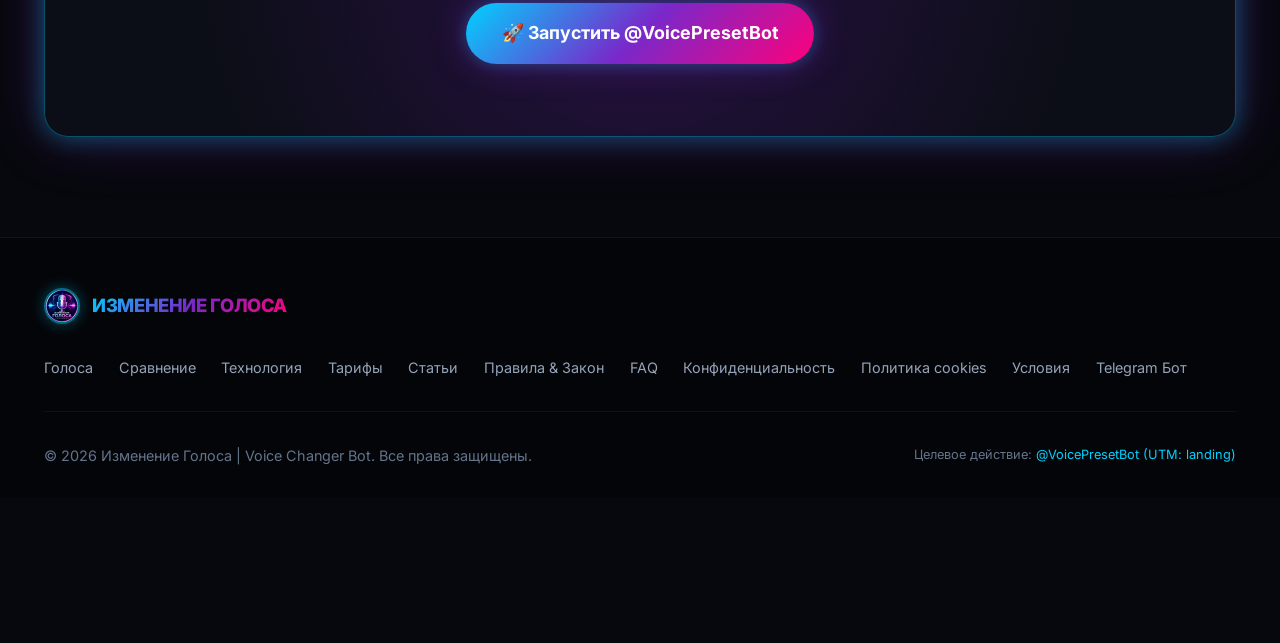
==== commit 731865ee: "Ask before Yandex Metrika and keep the cookie banner text readable. Co-authored-by: Cursor <cursorag" ====
--- a/index.html
+++ b/index.html
@@ -173,19 +173,7 @@
   }
   </script>
 
-  <!-- Yandex.Metrika counter -->
-  <script type="text/javascript">
-      (function(m,e,t,r,i,k,a){
-          m[i]=m[i]||function(){(m[i].a=m[i].a||[]).push(arguments)};
-          m[i].l=1*new Date();
-          for (var j = 0; j < document.scripts.length; j++) {if (document.scripts[j].src === r) { return; }}
-          k=e.createElement(t),a=e.getElementsByTagName(t)[0],k.async=1,k.src=r,a.parentNode.insertBefore(k,a)
-      })(window, document,'script','https://mc.yandex.ru/metrika/tag.js?id=111901738', 'ym');
-
-      ym(111901738, 'init', {ssr:true, webvisor:true, clickmap:true, ecommerce:"dataLayer", referrer: document.referrer, url: location.href, accurateTrackBounce:true, trackLinks:true});
-  </script>
-  <noscript><div><img src="https://mc.yandex.ru/watch/111901738" style="position:absolute; left:-9999px;" alt="" /></div></noscript>
-  <!-- /Yandex.Metrika counter -->
+  <script src="/consent.js" defer></script>
 </head>
 <body>
 
@@ -212,6 +200,7 @@
           <li><a href="#technology" class="nav-link">Технология</a></li>
           <li><a href="#how-it-works" class="nav-link">Инструкция</a></li>
           <li><a href="#pricing" class="nav-link">Тарифы</a></li>
+          <li><a href="#referral" class="nav-link">🎁 Рефералка</a></li>
           <li><a href="#articles" class="nav-link">Статьи</a></li>
           <li><a href="#safety" class="nav-link">⚖️ Правила</a></li>
           <li><a href="#faq" class="nav-link">FAQ</a></li>
@@ -974,6 +963,113 @@
           </div>
         </div>
 
+      </div>
+
+      <!-- Referral Promo Banner under Tariffs -->
+      <div class="referral-tariff-banner">
+        <div class="banner-icon-col">🎁</div>
+        <div class="banner-text-col">
+          <div class="banner-title">Не хочешь тратить деньги? Получай генерации бесплатно!</div>
+          <div class="banner-desc">
+            Приглашай друзей в бота — дарим по <strong>+5 бонусных голосовых</strong> за каждого друга тебе и ему без ограничений по времени!
+          </div>
+        </div>
+        <div class="banner-btn-col">
+          <a href="#referral" class="btn btn-outline btn-sm">
+            <span>Как позвать друзей →</span>
+          </a>
+        </div>
+      </div>
+    </div>
+  </section>
+
+  <!-- ==========================================================================
+       REFERRAL PROGRAM SECTION & INTERACTIVE CALCULATOR
+       ========================================================================== -->
+  <section id="referral" class="section" style="background: rgba(10, 12, 22, 0.7); border-top: 1px solid rgba(255, 255, 255, 0.05); border-bottom: 1px solid rgba(255, 255, 255, 0.05);">
+    <div class="container">
+      <div class="section-header">
+        <span class="section-tag gradient-text-cyan">Вирусная программа 5+5</span>
+        <h2 class="section-title">Приглашай друзей — меняйте голоса бесплатно!</h2>
+        <p class="section-desc">
+          Win-Win для тебя и друзей. За каждого друга, запустившего бота по твоей ссылке, ты получаешь <strong>+5 генераций</strong>, а твой друг — <strong>+5 бонусных генераций</strong> в подарок на старте!
+        </p>
+      </div>
+
+      <!-- 3 Viral Steps -->
+      <div class="referral-steps-grid">
+        <div class="referral-step-card">
+          <div class="step-num-badge">01</div>
+          <div class="step-icon">🔗</div>
+          <h3 class="step-title">Забери ссылку в боте</h3>
+          <p class="step-desc">
+            Открой бота, нажми <strong>«👥 Рефералка (+5)»</strong> или отправь команду <code>/ref</code> — твоя персональная ссылка сгенерируется мгновенно в 1 клик.
+          </p>
+        </div>
+
+        <div class="referral-step-card highlight">
+          <div class="step-num-badge">02</div>
+          <div class="step-icon">💬</div>
+          <h3 class="step-title">Скинь друзьям или в чаты</h3>
+          <p class="step-desc">
+            Отправь ссылку друзьям или закинь в чат с компанией. Друг нажимает Start и сразу получает 10 генераций (5 базовых + 5 от тебя).
+          </p>
+        </div>
+
+        <div class="referral-step-card">
+          <div class="step-num-badge">03</div>
+          <div class="step-icon">⚡</div>
+          <h3 class="step-title">Получай +5 генераций</h3>
+          <p class="step-desc">
+            Бонус начисляется моментально с мгновенным push-уведомлением в Telegram. 10 друзей = 50 голосовых бесплатно без ограничений по времени!
+          </p>
+        </div>
+      </div>
+
+      <!-- Gamified Referral Calculator -->
+      <div class="ref-calc-box">
+        <div class="ref-calc-controls">
+          <div class="calc-label-row">
+            <span style="font-weight: 700; font-size: 1.05rem;">Сколько друзей и знакомых позовёшь?</span>
+            <span class="calc-value-badge" id="refFriendsBadge">5 друзей</span>
+          </div>
+          <input type="range" min="1" max="30" value="5" class="calc-slider" id="refFriendsSlider" aria-label="Количество друзей">
+
+          <div class="ref-perks-list">
+            <div class="ref-perk-item">
+              <span class="icon">⚡</span>
+              <span>Мгновенное начисление на баланс сразу после первого входа друга</span>
+            </div>
+            <div class="ref-perk-item">
+              <span class="icon">♾️</span>
+              <span>Накопленные голосовые сообщения никогда не сгорают и действуют бессрочно</span>
+            </div>
+            <div class="ref-perk-item">
+              <span class="icon">🎙️</span>
+              <span>Работает для всех 18 голосов и эффектов (Алиса, Ева, Артём, Бурундук и др.)</span>
+            </div>
+          </div>
+        </div>
+
+        <div class="ref-calc-results">
+          <div class="ref-res-solutions" id="refResGenerations">+25</div>
+          <div class="ref-res-sub">бесплатных голосовых трансформаций</div>
+
+          <div class="ref-stats-mini">
+            <div class="ref-mini-box">
+              <div class="ref-mini-val" id="refResMoney">~60 ₽</div>
+              <div class="ref-mini-lbl">Чистая экономия</div>
+            </div>
+            <div class="ref-mini-box">
+              <div class="ref-mini-val" id="refResFriends">5 человек</div>
+              <div class="ref-mini-lbl">В твоей команде</div>
+            </div>
+          </div>
+
+          <a href="https://t.me/VoicePresetBot?start=landing" target="_blank" rel="noopener noreferrer" class="btn btn-primary" style="width: 100%;">
+            <span>🎁 Забрать реферальную ссылку в Telegram</span>
+          </a>
+        </div>
       </div>
     </div>
   </section>
@@ -1198,6 +1294,16 @@
               Вам доступны гибкие варианты: <strong>5 бесплатных генераций на старте</strong>, разовые пакеты <strong>«+20 генераций» за 49 ₽</strong> и <strong>«+100 генераций» за 199 ₽ (⭐ выгодно)</strong> без подписки (сообщения не сгорают со временем), а также <strong>«Безлимитный PRO» за 499 ₽ / месяц</strong> (полный безлимит на 30 дней). Оплата проходит официально через ЮKassa: СБП (в 1 клик через приложение любого банка), карты МИР, Visa, Mastercard и ЮMoney. Баланс или безлимит активируются мгновенно!
             </div>
           </div>
+        <div class="faq-item">
+          <div class="faq-question">
+            <span>Как работает реферальная программа и как получить бесплатные генерации?</span>
+            <span class="faq-chevron">▼</span>
+          </div>
+          <div class="faq-answer">
+            <div class="faq-answer-inner">
+              В боте действует вирусная программа <strong>«5+5»</strong>. Нажмите в меню бота кнопку <strong>«👥 Рефералка (+5)»</strong> или отправьте команду <code>/ref</code> — бот пришлет вашу персональную ссылку. Когда друг запустит бота по вашей ссылке, он получит <strong>+5 бонусных сообщений</strong> (итого 10 генераций на старте), а вам мгновенно начислится <strong>+5 бесплатных генераций</strong> с уведомлением в Telegram! Лимитов на количество приглашений нет, а полученные генерации никогда не сгорают.
+            </div>
+          </div>
         </div>
 
       </div>
@@ -1337,6 +1443,7 @@
           <li><a href="#safety">Правила & Закон</a></li>
           <li><a href="#faq">FAQ</a></li>
           <li><a href="/privacy.html">Конфиденциальность</a></li>
+          <li><a href="/cookies.html">Политика cookies</a></li>
           <li><a href="/terms.html">Условия</a></li>
           <li><a href="https://t.me/VoicePresetBot?start=landing" target="_blank" rel="noopener noreferrer">Telegram Бот</a></li>
         </ul>
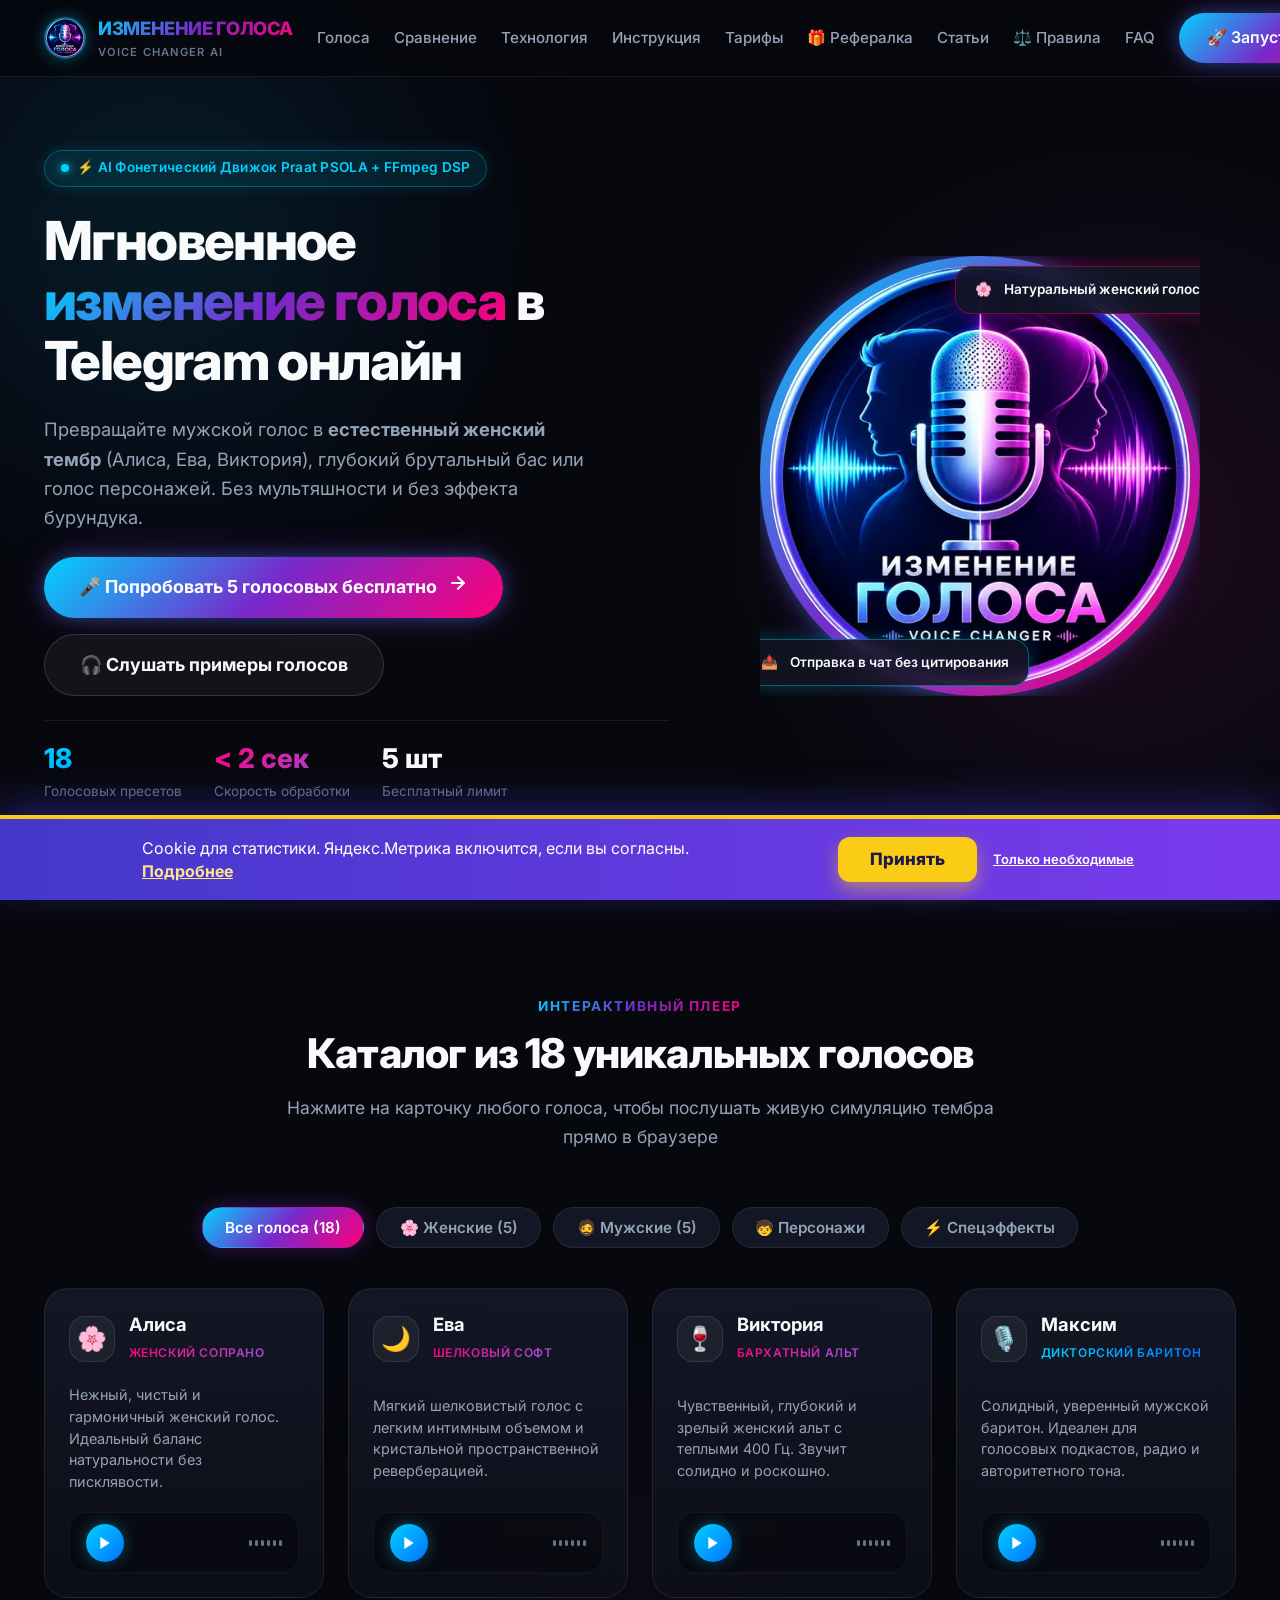
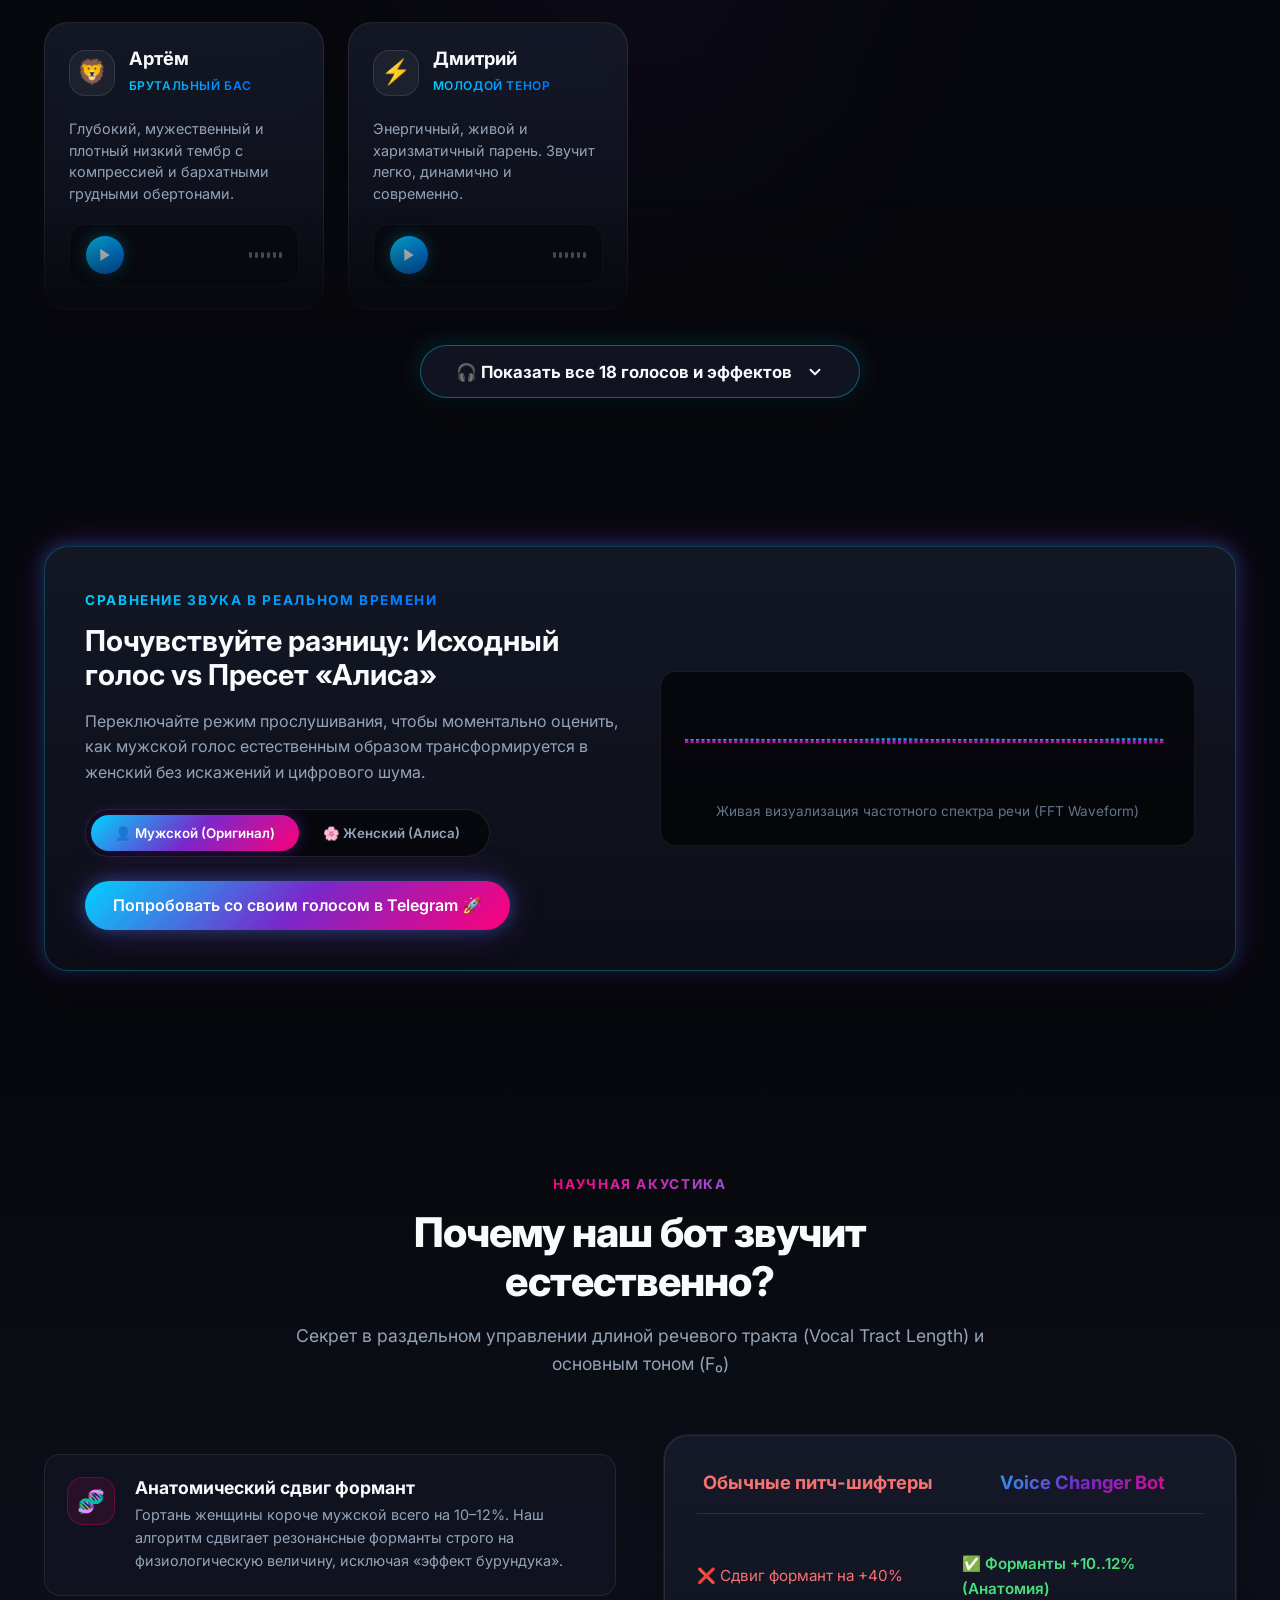
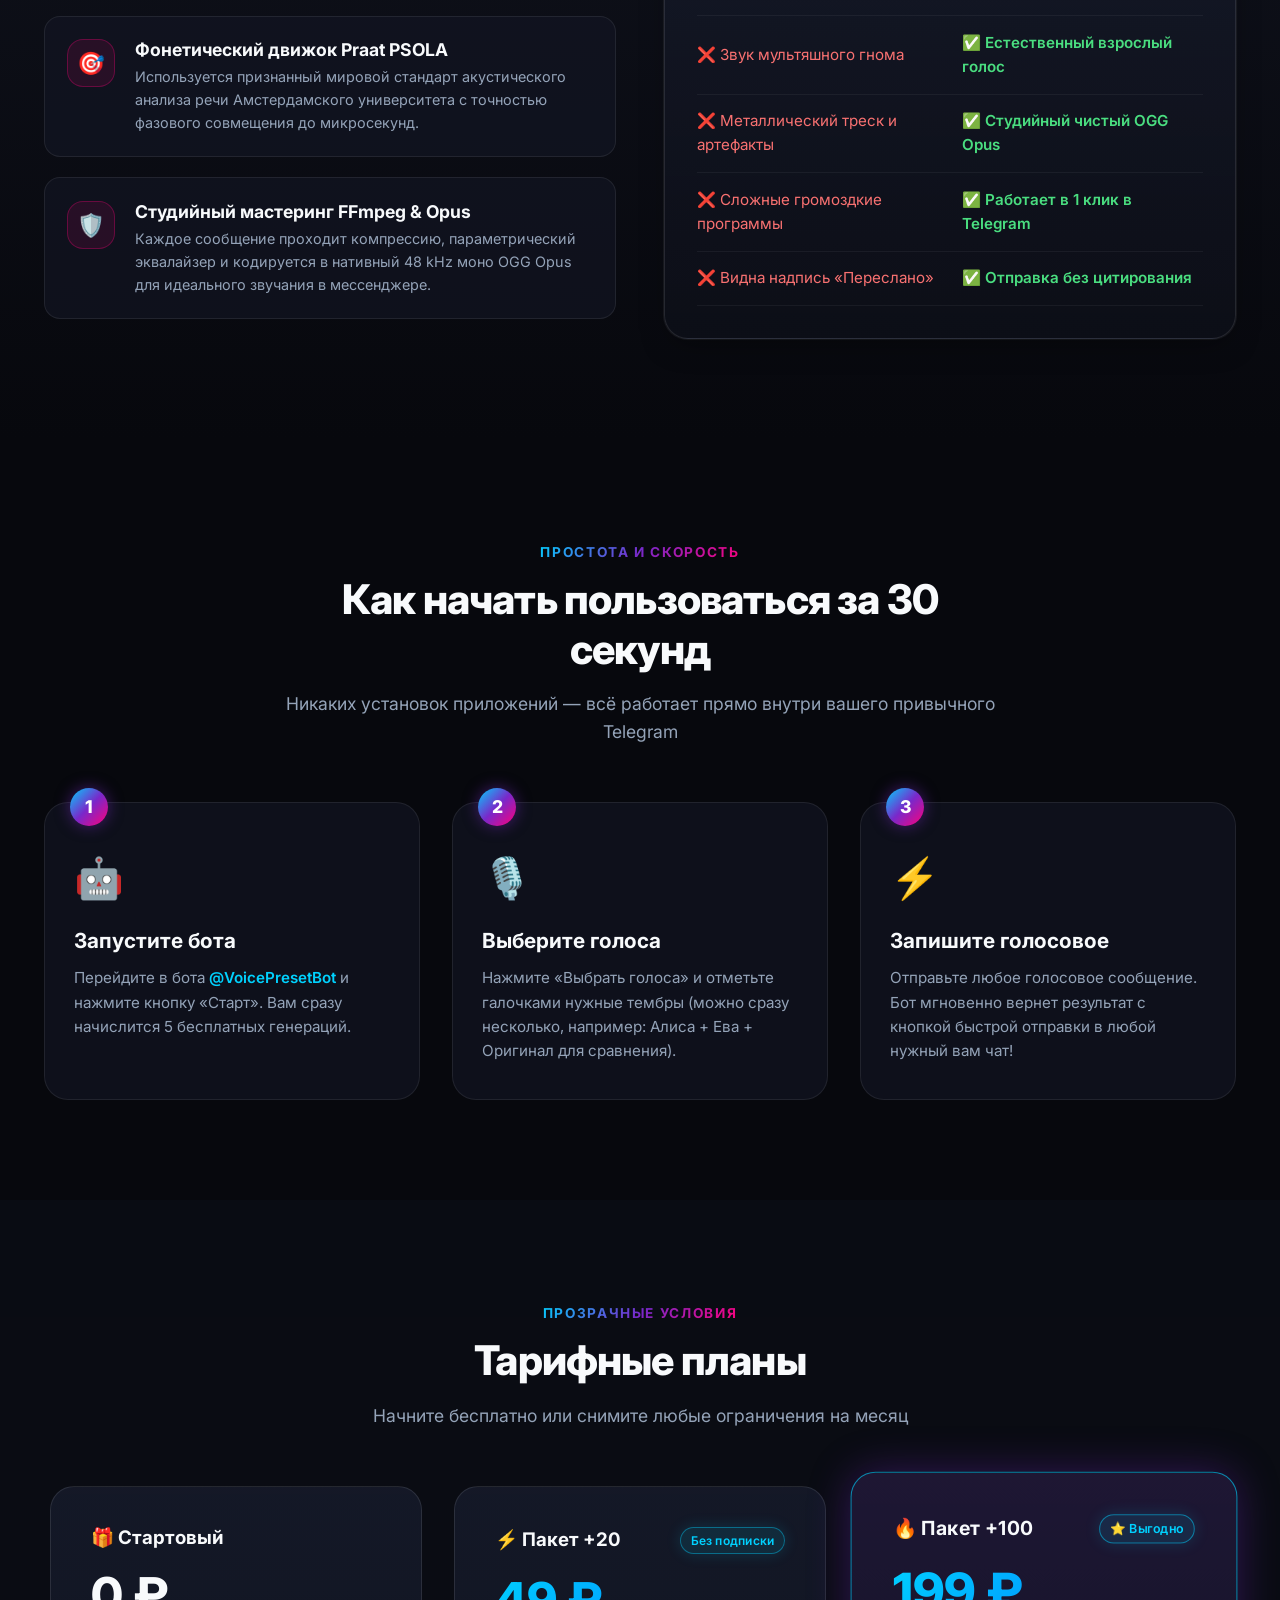
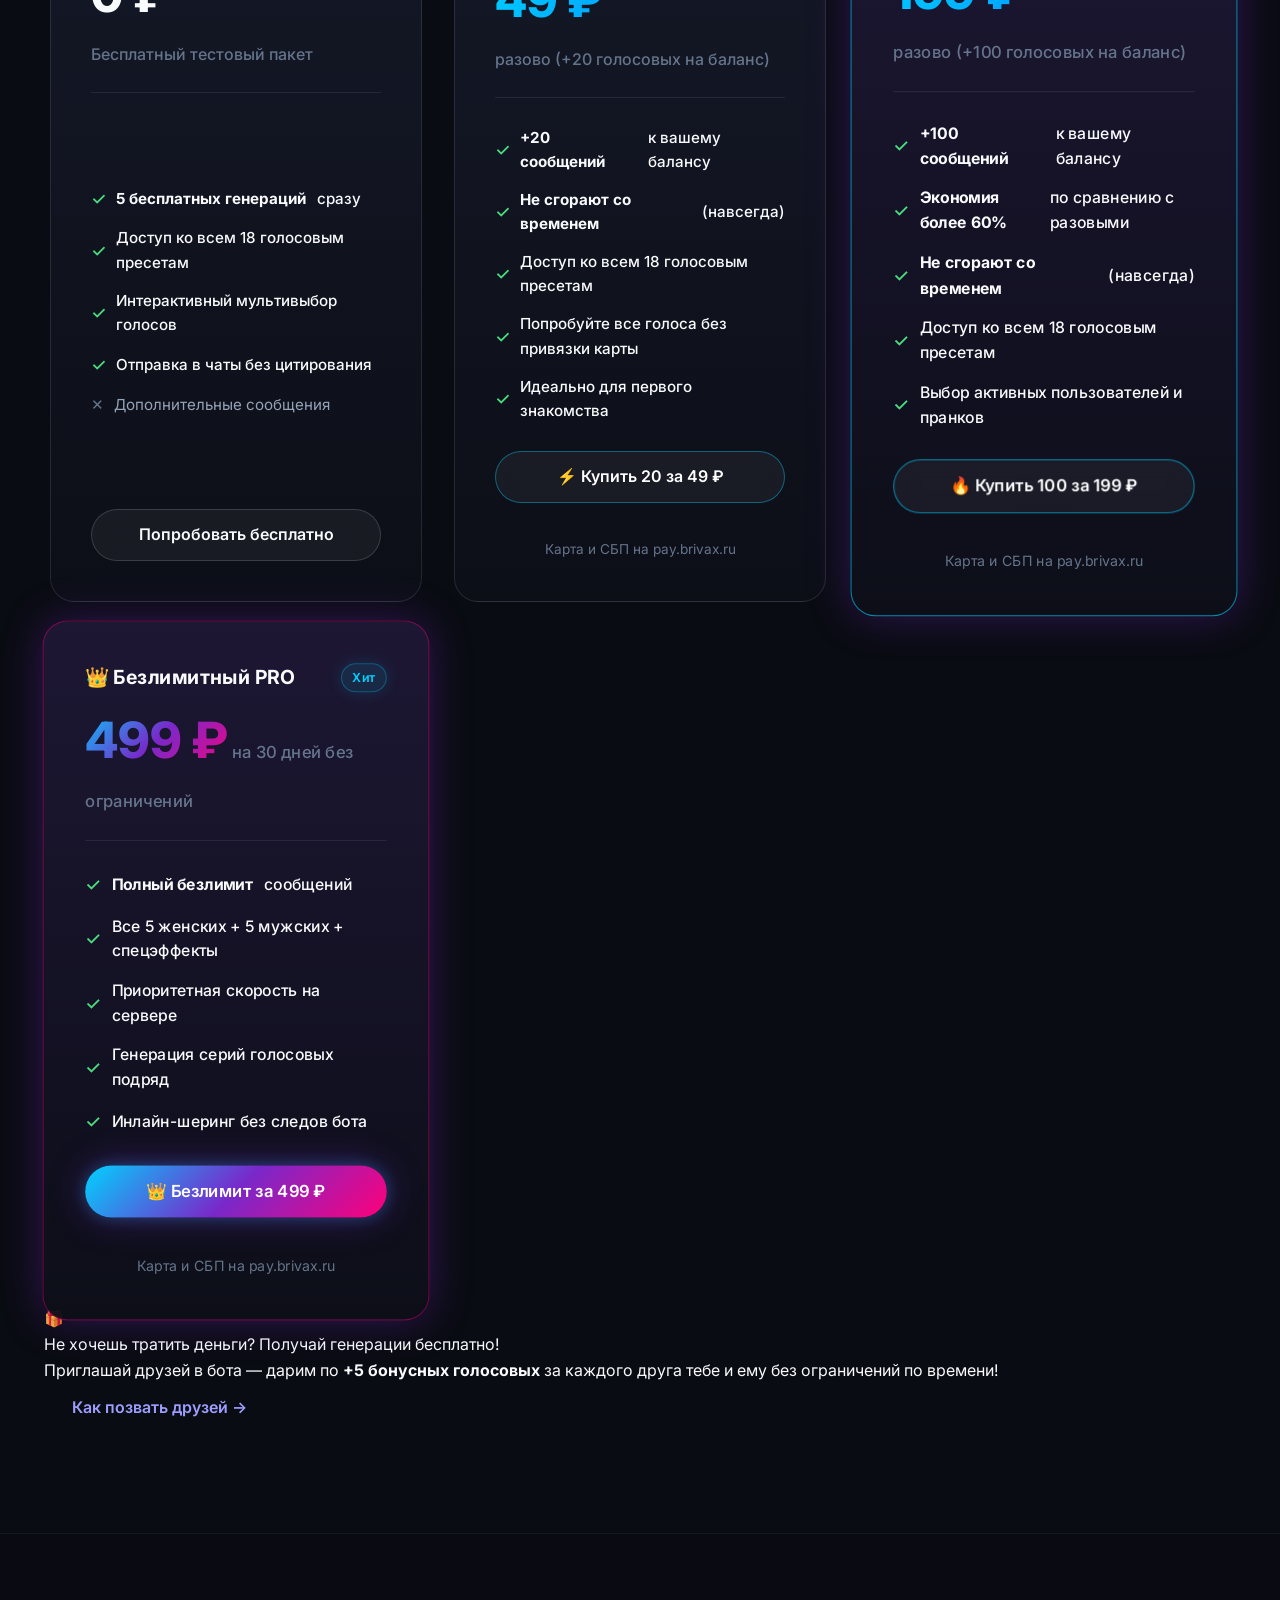
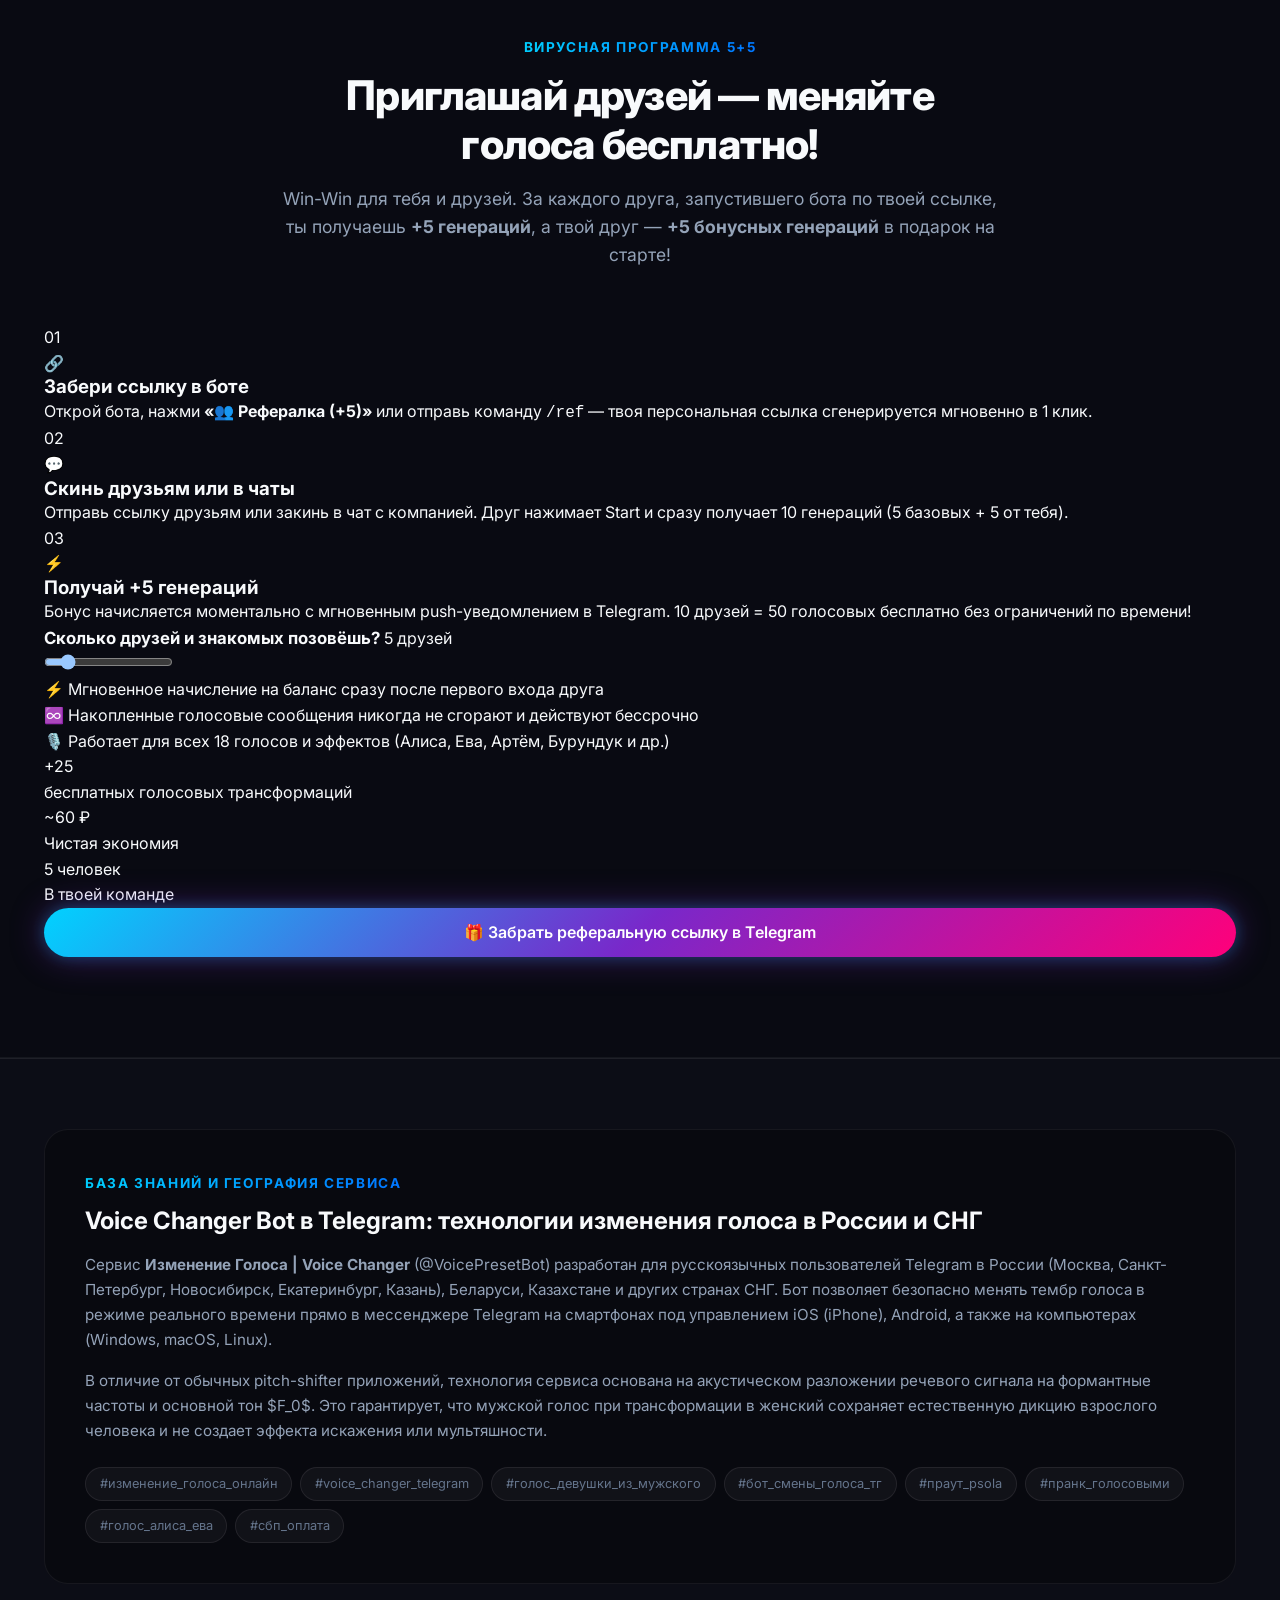
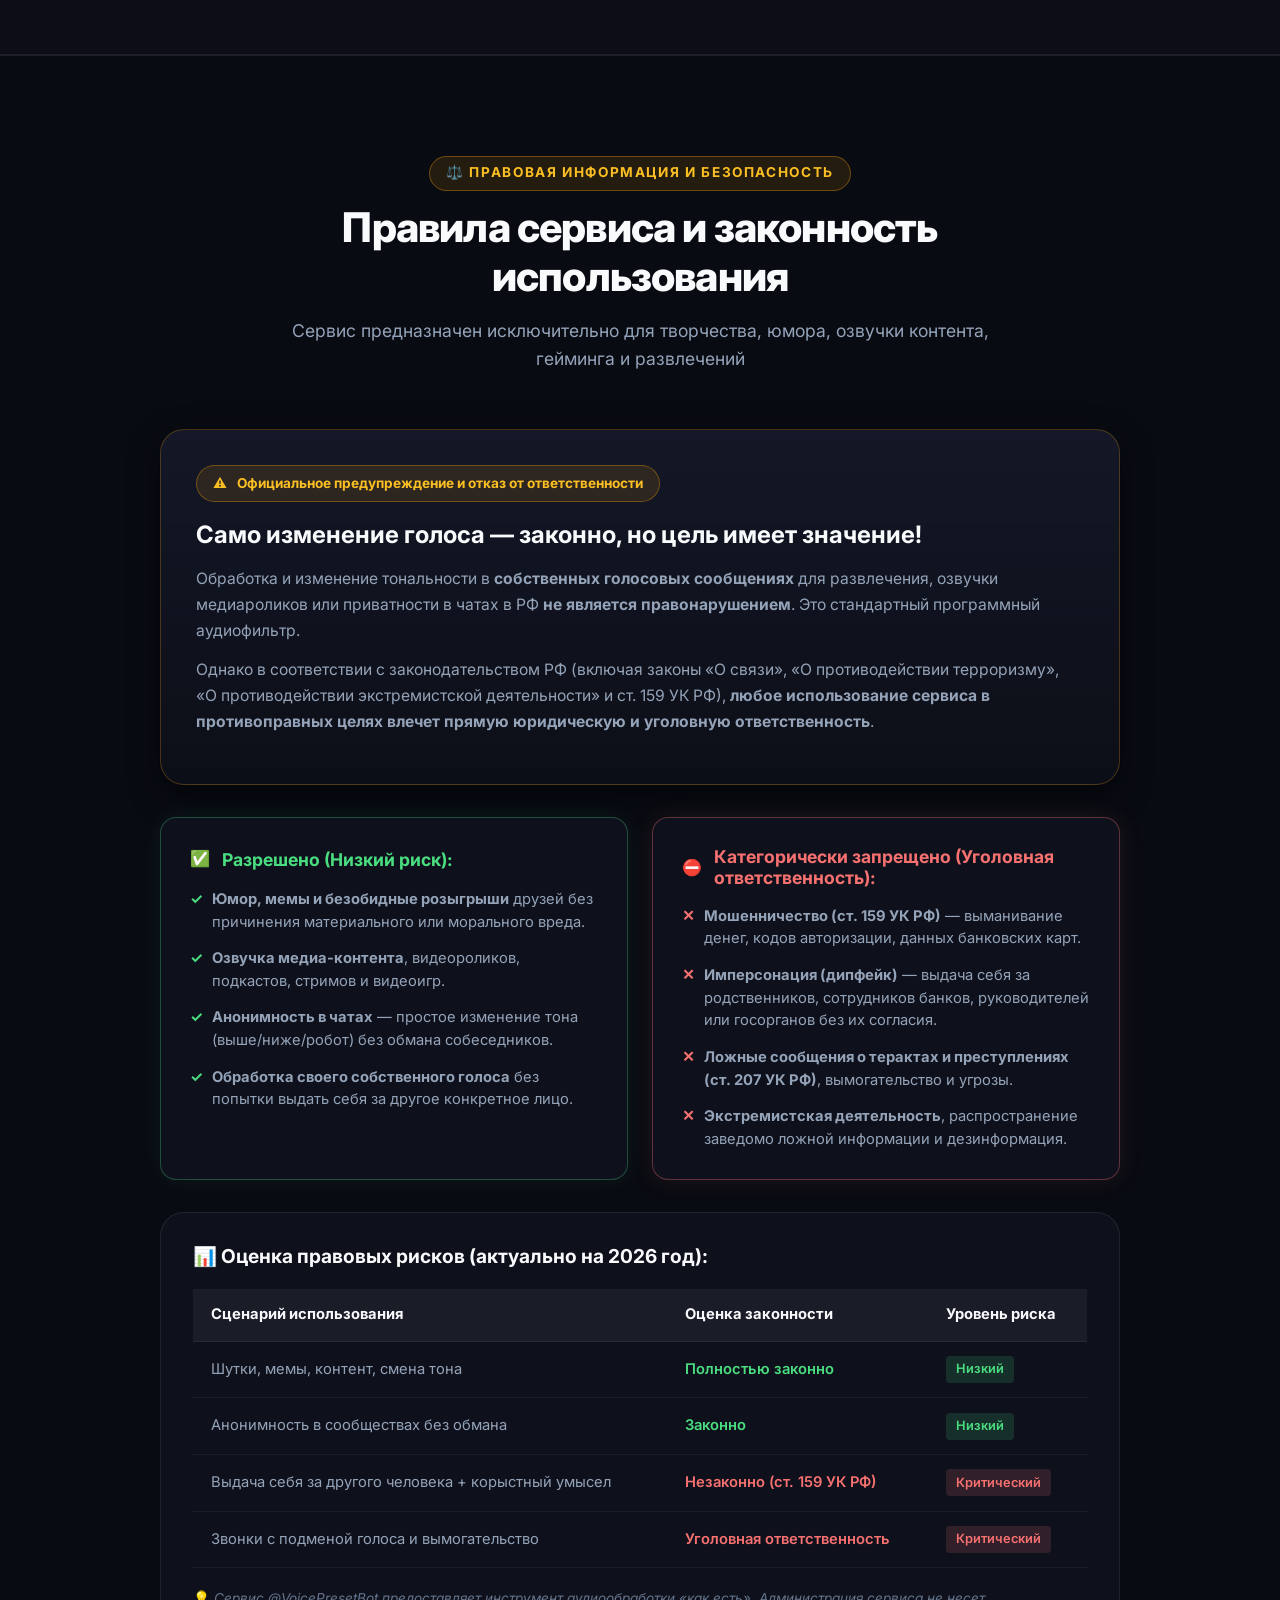
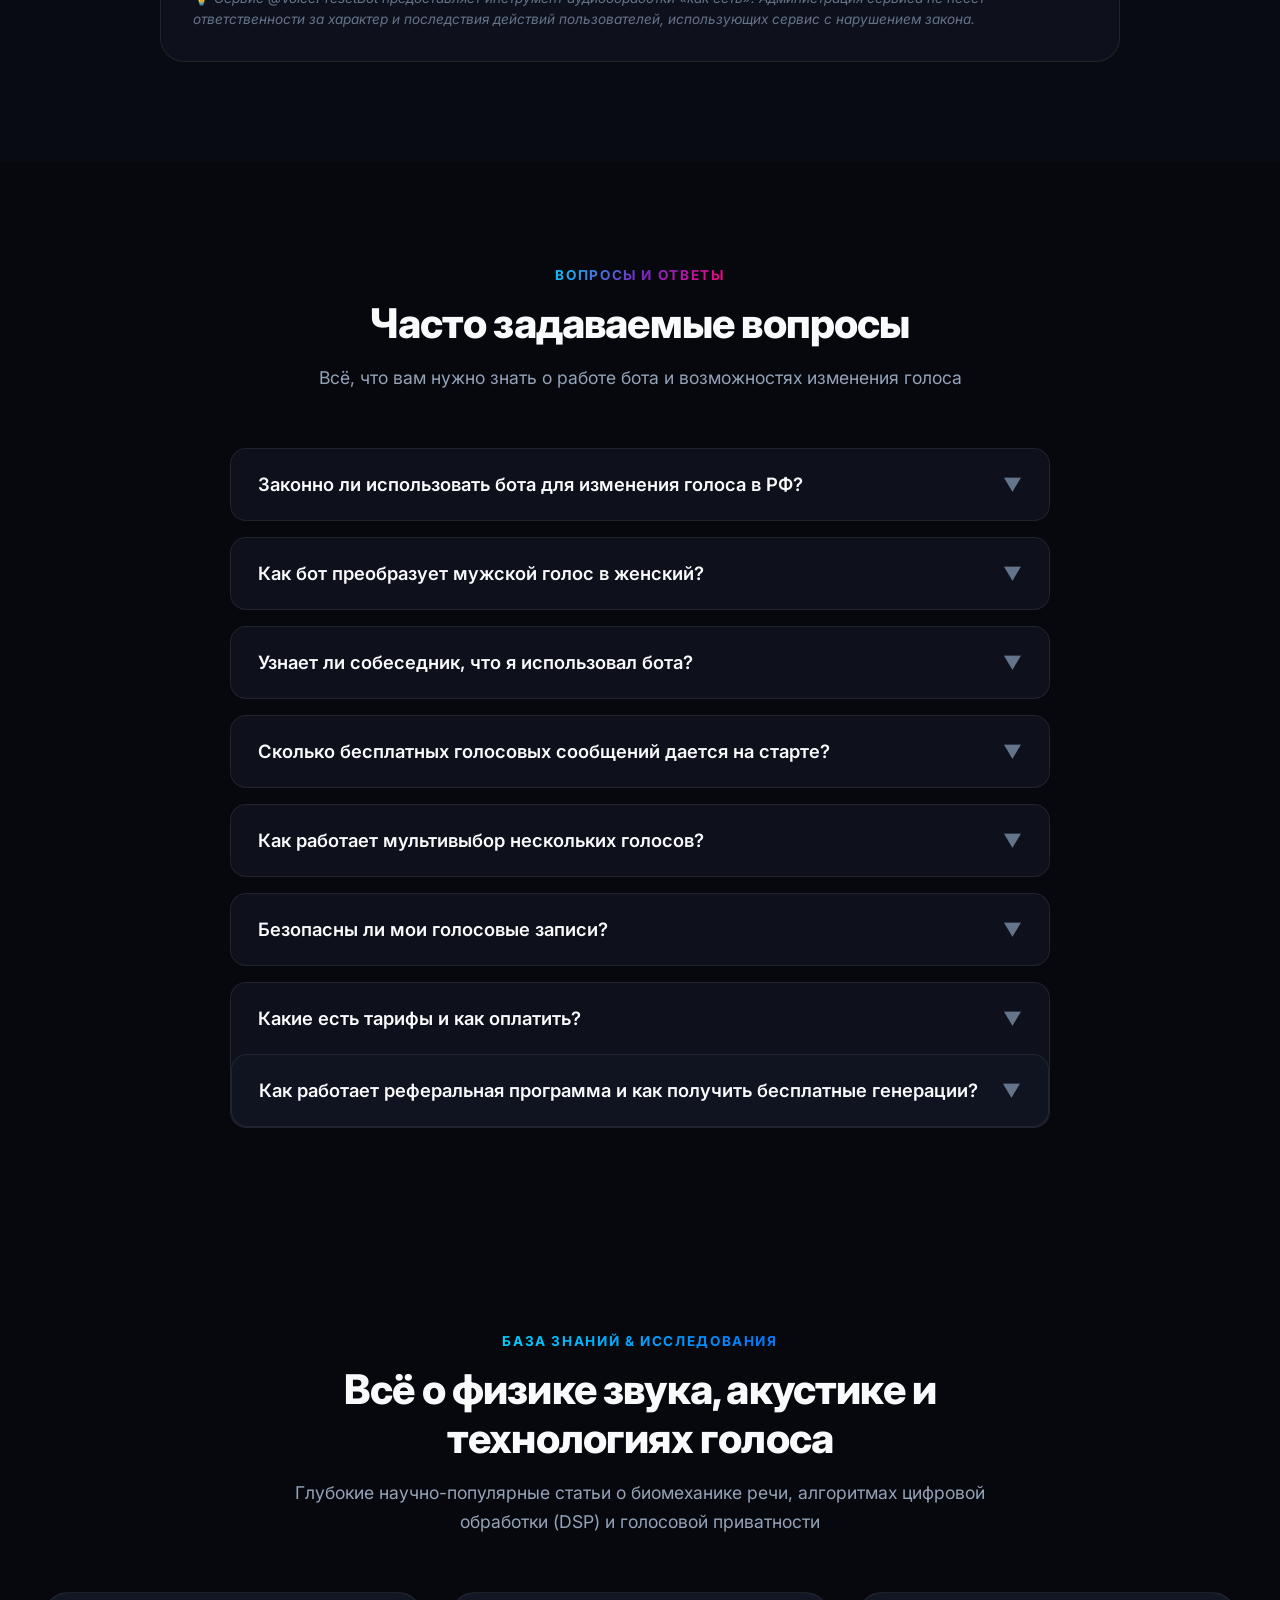
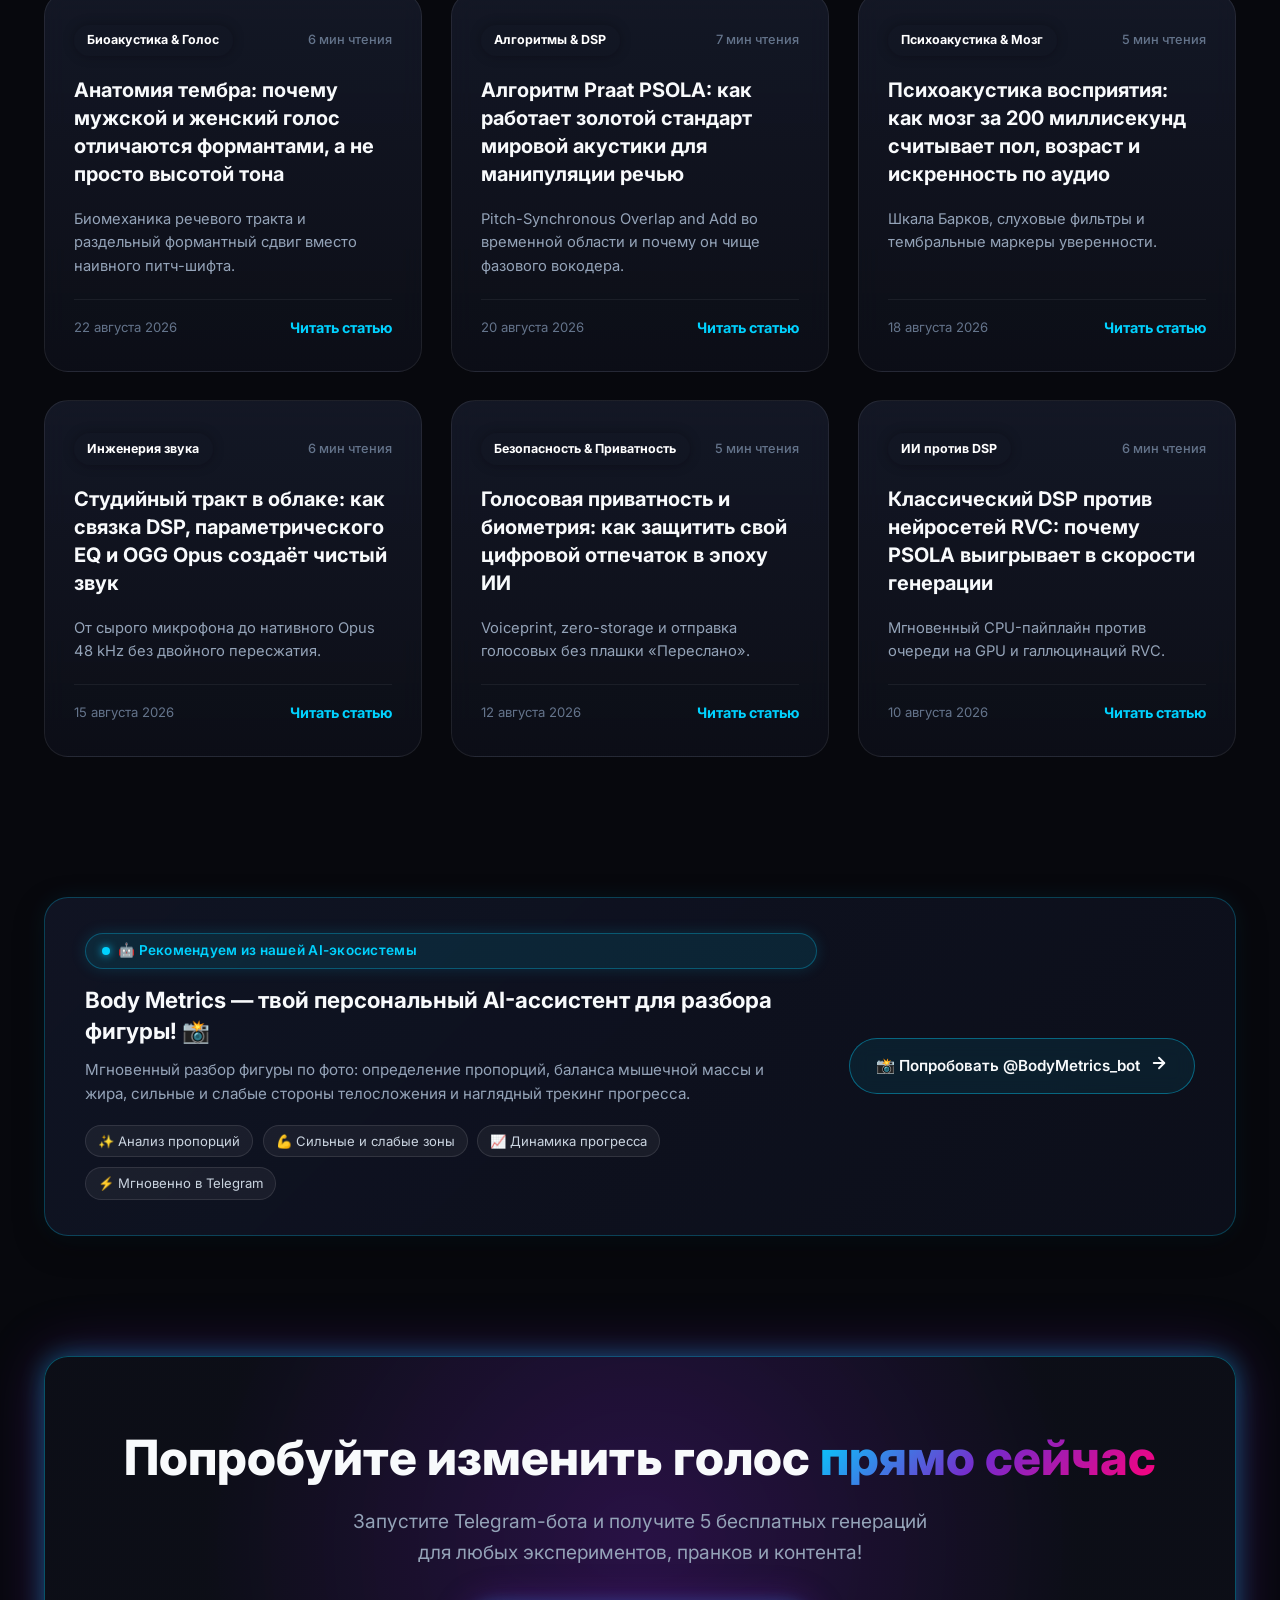
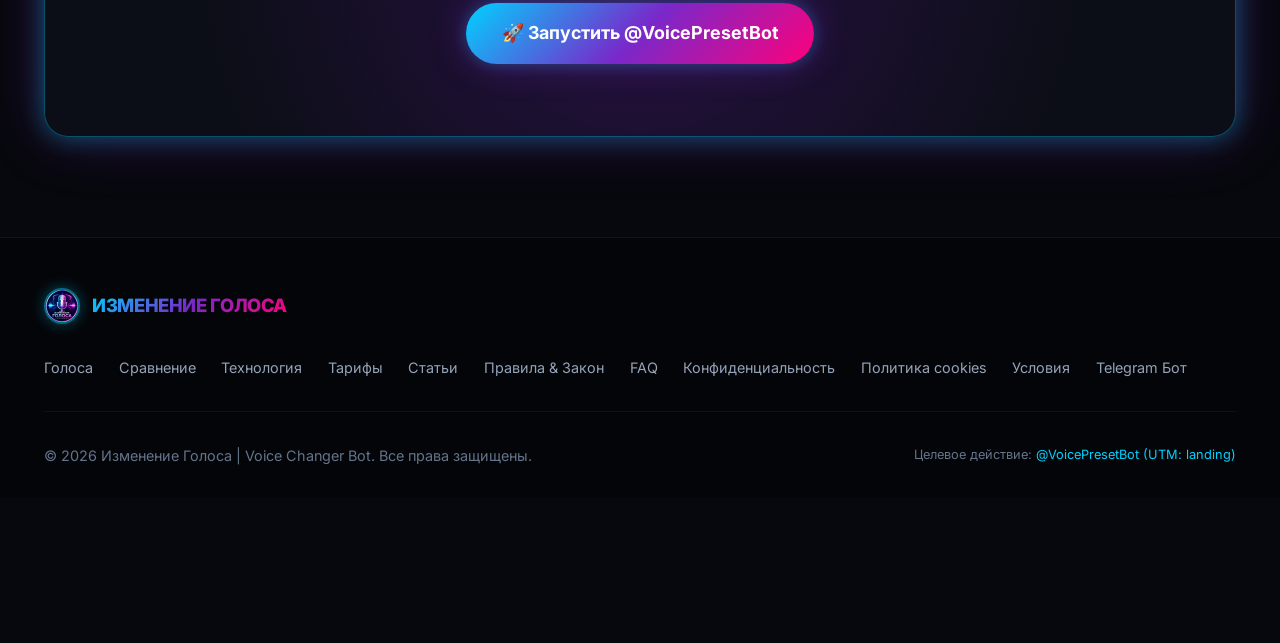
==== commit e77237ce: "fix(copy): карта и СБП на pay.brivax.ru, Stars в боте Co-authored-by: Cursor <cursoragent@cursor.com" ====
--- a/index.html
+++ b/index.html
@@ -116,7 +116,7 @@
             "name": "Какие способы оплаты доступны для безлимитной подписки?",
             "acceptedAnswer": {
               "@type": "Answer",
-              "text": "Оплата осуществляется через официальный платёжный шлюз ЮKassa. Доступны: СБП (Система быстрых платежей по QR-коду), банковские карты МИР, Visa, Mastercard, а также электронный кошелек ЮMoney."
+              "text": "Карта и СБП списываются на pay.brivax.ru через ЮKassa. В боте остаются Telegram Stars. Платёж разовый."
             }
           }
         ]
@@ -903,7 +903,7 @@
           </a>
 
           <div class="payment-methods-strip">
-            <span>СБП • Карты МИР • ЮMoney</span>
+            <span>Карта и СБП на pay.brivax.ru</span>
           </div>
         </div>
 
@@ -931,7 +931,7 @@
           </a>
 
           <div class="payment-methods-strip">
-            <span>СБП • Карты МИР • ЮMoney</span>
+            <span>Карта и СБП на pay.brivax.ru</span>
           </div>
         </div>
 
@@ -959,7 +959,7 @@
           </a>
 
           <div class="payment-methods-strip">
-            <span>Оплата: <strong>СБП</strong> • <strong>Карты МИР</strong> • <strong>ЮMoney</strong></span>
+            <span>Карта и СБП на pay.brivax.ru</span>
           </div>
         </div>
 
@@ -1291,7 +1291,7 @@
           </div>
           <div class="faq-answer">
             <div class="faq-answer-inner">
-              Вам доступны гибкие варианты: <strong>5 бесплатных генераций на старте</strong>, разовые пакеты <strong>«+20 генераций» за 49 ₽</strong> и <strong>«+100 генераций» за 199 ₽ (⭐ выгодно)</strong> без подписки (сообщения не сгорают со временем), а также <strong>«Безлимитный PRO» за 499 ₽ / месяц</strong> (полный безлимит на 30 дней). Оплата проходит официально через ЮKassa: СБП (в 1 клик через приложение любого банка), карты МИР, Visa, Mastercard и ЮMoney. Баланс или безлимит активируются мгновенно!
+              Вам доступны гибкие варианты: <strong>5 бесплатных генераций на старте</strong>, разовые пакеты <strong>«+20 генераций» за 49 ₽</strong> и <strong>«+100 генераций» за 199 ₽ (⭐ выгодно)</strong> без подписки (сообщения не сгорают со временем), а также <strong>«Безлимитный PRO» за 499 ₽ / месяц</strong> (полный безлимит на 30 дней). Карта и СБП — на pay.brivax.ru через ЮKassa. В боте остаются Telegram Stars. Баланс или безлимит активируются мгновенно!
             </div>
           </div>
         <div class="faq-item">
